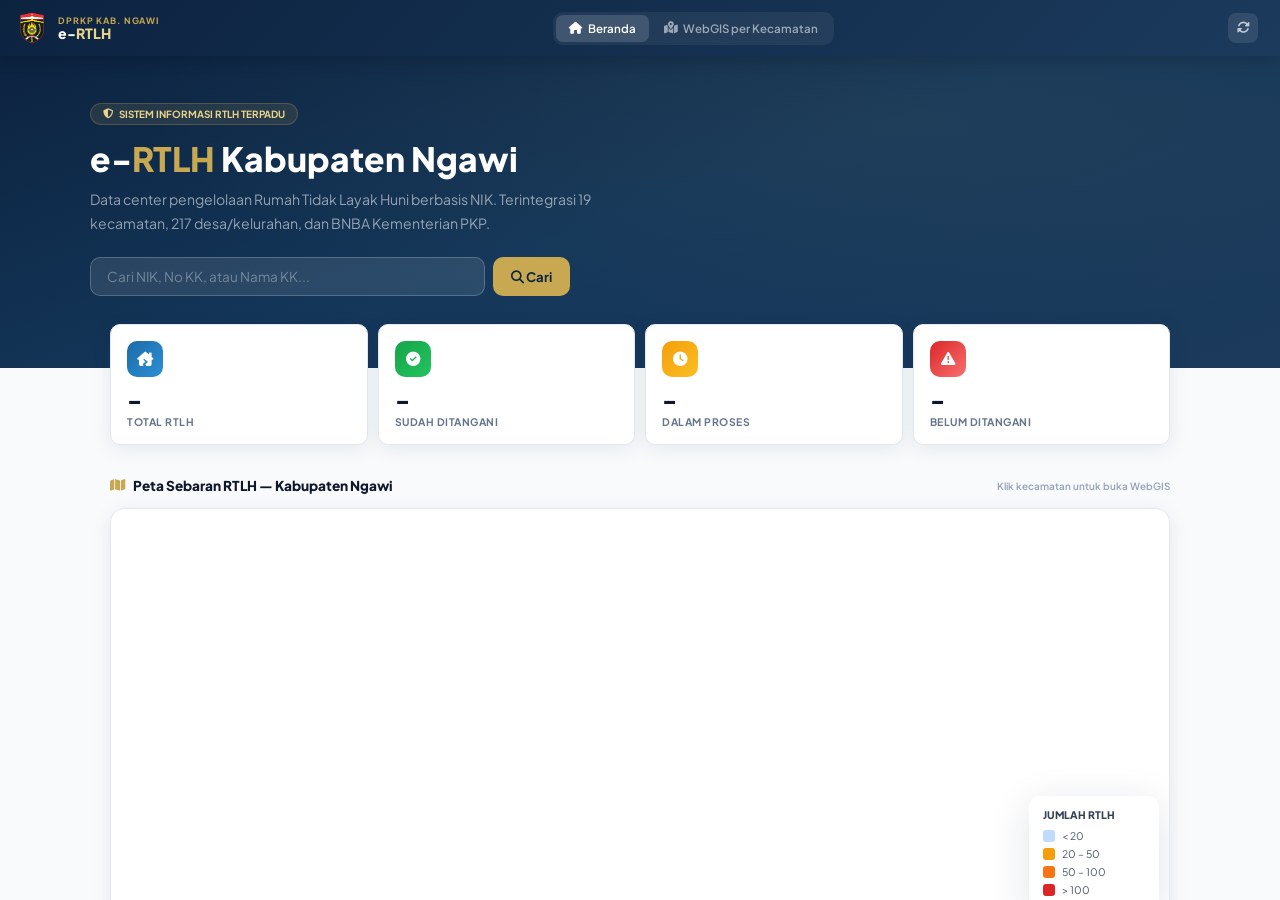
==== index.html.html @ 52b5f616 "Add files via upload" ====
<!DOCTYPE html>
<html lang="id">
<head>
<meta charset="UTF-8">
<meta name="viewport" content="width=device-width,initial-scale=1,user-scalable=no">
<title>e-RTLH - Kabupaten Ngawi</title>
<meta name="theme-color" content="#0C2340">
<link rel="stylesheet" href="https://unpkg.com/leaflet@1.9.4/dist/leaflet.css"/>
<link rel="stylesheet" href="https://unpkg.com/leaflet.markercluster@1.5.3/dist/MarkerCluster.css"/>
<link rel="stylesheet" href="https://unpkg.com/leaflet.markercluster@1.5.3/dist/MarkerCluster.Default.css"/>
<link rel="stylesheet" href="https://cdnjs.cloudflare.com/ajax/libs/font-awesome/6.5.1/css/all.min.css"/>
<link href="https://fonts.googleapis.com/css2?family=Plus+Jakarta+Sans:wght@400;500;600;700;800&display=swap" rel="stylesheet">
<script src="https://cdn.jsdelivr.net/npm/@supabase/supabase-js@2"></script>
<script src="https://cdn.jsdelivr.net/npm/chart.js@4.4.0/dist/chart.umd.min.js"></script>
<style>
:root{--navy:#0C2340;--navy-80:#1B3A5C;--gold:#C8A951;--gold-light:#E8D48B;
--blue:#1B6CA8;--blue-light:#2D8FD5;--blue-bg:#EBF5FF;
--danger:#DC2626;--danger-bg:#FEF2F2;--warning:#F59E0B;--warning-bg:#FFFBEB;
--success:#16A34A;--success-bg:#F0FDF4;
--gray-50:#F8FAFC;--gray-100:#F1F5F9;--gray-200:#E2E8F0;--gray-300:#CBD5E1;
--gray-400:#94A3B8;--gray-500:#64748B;--gray-600:#475569;--gray-700:#334155;
--gray-800:#1E293B;--gray-900:#0F172A;
--radius:14px;--radius-sm:10px;--radius-xs:7px;
--shadow:0 4px 20px rgba(12,35,64,.08);--shadow-lg:0 8px 40px rgba(12,35,64,.12);
--header-h:56px;--transition:all .25s cubic-bezier(.4,0,.2,1);
--font:'Plus Jakarta Sans',system-ui,sans-serif}
*,*::before,*::after{box-sizing:border-box;margin:0;padding:0}
html{scroll-behavior:smooth}
body{font-family:var(--font);background:var(--gray-50);color:var(--gray-800);min-height:100dvh;overflow-x:hidden;-webkit-font-smoothing:antialiased}
::-webkit-scrollbar{width:6px}::-webkit-scrollbar-thumb{background:var(--gray-300);border-radius:3px}

/* HEADER */
.app-header{position:fixed;top:0;left:0;right:0;z-index:9000;height:var(--header-h);background:linear-gradient(135deg,var(--navy),var(--navy-80));box-shadow:0 2px 16px rgba(0,0,0,.2);display:flex;align-items:center;justify-content:space-between;padding:0 16px}
.brand{display:flex;align-items:center;gap:10px;cursor:pointer;flex-shrink:0}
.brand img{width:32px;height:32px;object-fit:contain}
.brand-text{display:flex;flex-direction:column}
.brand-sub{font-size:.55rem;color:var(--gold);font-weight:700;letter-spacing:.1em;text-transform:uppercase}
.brand-title{font-size:.88rem;font-weight:800;color:#fff;line-height:1.1}
.brand-title em{font-style:normal;color:var(--gold-light)}
.nav-tabs{display:flex;gap:2px;background:rgba(255,255,255,.06);padding:3px;border-radius:10px}
.nav-tab{display:flex;align-items:center;gap:5px;padding:6px 13px;border-radius:7px;color:rgba(255,255,255,.55);font-size:.72rem;font-weight:600;cursor:pointer;border:none;background:none;font-family:inherit;transition:var(--transition);white-space:nowrap}
.nav-tab:hover{color:rgba(255,255,255,.85);background:rgba(255,255,255,.08)}
.nav-tab.active{color:#fff;background:rgba(255,255,255,.14)}
.nav-tab i{font-size:.75rem}
.header-right{display:flex;align-items:center;gap:6px;flex-shrink:0}
.user-chip{display:flex;align-items:center;gap:7px;padding:4px 10px 4px 4px;background:rgba(255,255,255,.1);border-radius:99px;cursor:pointer;border:none;font-family:inherit}
.user-chip img{width:26px;height:26px;border-radius:50%;border:2px solid var(--gold)}
.user-chip span{font-size:.68rem;font-weight:700;color:#fff;max-width:90px;overflow:hidden;text-overflow:ellipsis;white-space:nowrap}
.user-chip .uname{font-size:.58rem;color:var(--gold-light);font-weight:600}
.btn-login{padding:6px 14px;border-radius:8px;background:var(--gold);color:var(--navy);font-size:.72rem;font-weight:800;border:none;cursor:pointer;font-family:inherit;display:flex;align-items:center;gap:5px;transition:var(--transition)}
.btn-login:hover{background:var(--gold-light)}
.btn-logout{padding:4px 9px;border-radius:6px;background:rgba(255,255,255,.1);color:rgba(255,255,255,.7);font-size:.62rem;font-weight:600;border:none;cursor:pointer;font-family:inherit}
.btn-icon-sm{width:30px;height:30px;border-radius:8px;background:rgba(255,255,255,.1);color:rgba(255,255,255,.7);border:none;cursor:pointer;display:flex;align-items:center;justify-content:center;font-size:.8rem;transition:var(--transition)}
.btn-icon-sm:hover{background:rgba(255,255,255,.2);color:#fff}

/* PAGES */
.page{display:none;position:absolute;top:var(--header-h);left:0;right:0;bottom:0;overflow:hidden}
.page.active{display:flex}
.page-scroll{overflow-y:auto;flex:1}

/* HERO */
.hero{background:linear-gradient(160deg,var(--navy),#14375A,var(--navy-80));padding:44px 24px 72px;position:relative}
.hero::before{content:'';position:absolute;inset:0;background:radial-gradient(ellipse at 70% 20%,rgba(200,169,81,.06),transparent 60%)}
.hero-inner{max-width:1100px;margin:0 auto;position:relative;z-index:1}
.hero-chip{display:inline-flex;align-items:center;gap:6px;background:rgba(200,169,81,.12);border:1px solid rgba(200,169,81,.25);padding:4px 12px;border-radius:99px;font-size:.62rem;font-weight:700;color:var(--gold-light);text-transform:uppercase;margin-bottom:14px}
.hero h1{font-size:clamp(1.4rem,3.5vw,2.1rem);font-weight:800;color:#fff;line-height:1.15;margin-bottom:10px}
.hero h1 span{color:var(--gold)}
.hero p{font-size:.88rem;color:rgba(255,255,255,.55);max-width:520px;line-height:1.7}
.nik-search-wrap{margin-top:22px;display:flex;gap:8px;max-width:480px}
.nik-search-input{flex:1;padding:10px 16px;border-radius:10px;border:1.5px solid rgba(255,255,255,.2);background:rgba(255,255,255,.1);color:#fff;font-size:.85rem;font-family:inherit;outline:none;transition:var(--transition)}
.nik-search-input::placeholder{color:rgba(255,255,255,.35)}
.nik-search-input:focus{border-color:var(--gold);background:rgba(255,255,255,.15)}
.nik-search-btn{padding:10px 18px;border-radius:10px;background:var(--gold);color:var(--navy);border:none;font-weight:700;font-size:.82rem;cursor:pointer;font-family:inherit;transition:var(--transition);white-space:nowrap}
.nik-search-btn:hover{background:var(--gold-light)}

/* SECTIONS & CARDS */
.section{max-width:1100px;margin:0 auto;padding:0 20px 32px}
.section.pull-up{margin-top:-44px;position:relative;z-index:2}
.section-head{font-size:.85rem;font-weight:800;color:var(--gray-900);margin-bottom:14px;display:flex;align-items:center;gap:8px}
.section-head i{color:var(--gold)}
.grid-4{display:grid;grid-template-columns:repeat(auto-fit,minmax(140px,1fr));gap:10px}
.grid-2{display:grid;grid-template-columns:repeat(auto-fit,minmax(320px,1fr));gap:18px}
.grid-kec{display:grid;grid-template-columns:repeat(auto-fill,minmax(220px,1fr));gap:12px}
.card{background:#fff;border-radius:var(--radius);box-shadow:var(--shadow);border:1px solid var(--gray-200);overflow:hidden;transition:var(--transition)}
.mini-stat{background:#fff;border-radius:var(--radius-sm);box-shadow:var(--shadow);border:1px solid var(--gray-200);padding:16px;display:flex;flex-direction:column;gap:4px}
.mini-stat .ms-icon{width:36px;height:36px;border-radius:10px;display:flex;align-items:center;justify-content:center;font-size:.9rem;color:#fff;margin-bottom:6px}
.mini-stat .ms-val{font-size:1.5rem;font-weight:800;color:var(--gray-900);line-height:1}
.mini-stat .ms-label{font-size:.65rem;font-weight:700;color:var(--gray-500);text-transform:uppercase;letter-spacing:.05em}

/* PROGRESS BAR STATUS */
.status-bar-wrap{background:#fff;border-radius:var(--radius);box-shadow:var(--shadow);border:1px solid var(--gray-200);padding:20px}
.status-bar-title{font-size:.8rem;font-weight:800;color:var(--gray-700);margin-bottom:14px;display:flex;align-items:center;gap:7px}
.status-bar-title i{color:var(--gold)}
.prog-bar-track{height:14px;border-radius:99px;background:var(--gray-100);overflow:hidden;display:flex;margin-bottom:10px}
.prog-bar-seg{height:100%;transition:width .6s ease}
.status-legend{display:flex;gap:14px;flex-wrap:wrap}
.sl-item{display:flex;align-items:center;gap:6px;font-size:.7rem;font-weight:600;color:var(--gray-600)}
.sl-dot{width:8px;height:8px;border-radius:50%}

/* DESIL GRID */
.desil-grid{display:grid;grid-template-columns:repeat(auto-fill,minmax(80px,1fr));gap:8px}
.desil-chip{border-radius:var(--radius-xs);padding:10px 8px;text-align:center;cursor:pointer;transition:var(--transition);border:2px solid transparent}
.desil-chip:hover{transform:translateY(-2px)}
.desil-chip .dc-num{font-size:1.1rem;font-weight:800}
.desil-chip .dc-label{font-size:.58rem;font-weight:700;text-transform:uppercase;opacity:.7}
.desil-chip .dc-count{font-size:.72rem;font-weight:600;margin-top:3px}

/* KEC CARD */
.kec-card{background:#fff;border-radius:var(--radius-sm);border:1.5px solid var(--gray-200);padding:16px;cursor:pointer;transition:var(--transition);position:relative}
.kec-card:hover{border-color:var(--blue);box-shadow:0 4px 20px rgba(27,108,168,.15);transform:translateY(-2px)}
.kec-card .kc-name{font-size:.85rem;font-weight:800;color:var(--gray-900);margin-bottom:8px}
.kec-card .kc-total{font-size:1.3rem;font-weight:800;color:var(--blue);line-height:1}
.kec-card .kc-sub{font-size:.6rem;color:var(--gray-500);font-weight:600;text-transform:uppercase}
.kc-mini-bar{height:5px;border-radius:99px;background:var(--gray-100);overflow:hidden;display:flex;margin-top:8px}
.kc-mb-seg{height:100%}

/* WEBGIS PAGE */
#pgWebgis{flex-direction:column}
.webgis-toolbar{height:48px;background:#fff;border-bottom:1px solid var(--gray-200);display:flex;align-items:center;padding:0 12px;gap:6px;position:relative;z-index:8000;flex-shrink:0}
.tb-btn{display:flex;align-items:center;gap:5px;padding:6px 12px;border-radius:8px;background:var(--gray-50);border:1px solid var(--gray-200);color:var(--gray-700);font-size:.72rem;font-weight:600;cursor:pointer;font-family:inherit;transition:var(--transition);white-space:nowrap}
.tb-btn:hover{background:var(--blue-bg);border-color:var(--blue);color:var(--blue)}
.tb-btn.active{background:var(--blue-bg);border-color:var(--blue);color:var(--blue)}
.tb-btn.danger:hover{background:var(--danger-bg);border-color:var(--danger);color:var(--danger)}
.tb-btn.gold{background:var(--gold);border-color:var(--gold);color:var(--navy);font-weight:700}
.tb-btn.gold:hover{background:var(--gold-light)}
.tb-sep{width:1px;height:24px;background:var(--gray-200);margin:0 2px;flex-shrink:0}
.tb-title{font-size:.82rem;font-weight:800;color:var(--gray-900);flex:1;text-align:center;white-space:nowrap;overflow:hidden;text-overflow:ellipsis}
.map-wrap{display:flex;flex:1;overflow:hidden}
#map{flex:1}
.sidebar{width:320px;flex-shrink:0;background:#fff;border-left:1px solid var(--gray-200);overflow-y:auto;display:flex;flex-direction:column}
.sidebar-head{padding:14px 16px;border-bottom:1px solid var(--gray-200);background:var(--gray-50)}
.sidebar-head h3{font-size:.82rem;font-weight:800;color:var(--gray-900)}
.sidebar-head p{font-size:.68rem;color:var(--gray-500);margin-top:2px}
.filter-row{display:flex;gap:6px;margin:10px 12px;flex-wrap:wrap}
.filter-chip{padding:4px 10px;border-radius:99px;border:1.5px solid var(--gray-200);font-size:.65rem;font-weight:700;cursor:pointer;font-family:inherit;background:#fff;color:var(--gray-600);transition:var(--transition)}
.filter-chip.active{background:var(--navy);border-color:var(--navy);color:#fff}
.sidebar-list{padding:8px}
.rtlh-item{border-radius:var(--radius-xs);border:1.5px solid var(--gray-200);padding:10px 12px;margin-bottom:6px;cursor:pointer;transition:var(--transition);background:#fff}
.rtlh-item:hover{border-color:var(--blue);background:var(--blue-bg)}
.rtlh-item.selected{border-color:var(--blue);background:var(--blue-bg)}
.ri-name{font-size:.8rem;font-weight:700;color:var(--gray-900)}
.ri-sub{font-size:.65rem;color:var(--gray-500);margin-top:1px}
.ri-badges{display:flex;gap:4px;margin-top:6px;flex-wrap:wrap}
.badge{padding:1px 7px;border-radius:99px;font-size:.58rem;font-weight:700}
.badge.belum{background:#FEF2F2;color:var(--danger)}
.badge.proses{background:#FFFBEB;color:var(--warning)}
.badge.sudah{background:#F0FDF4;color:var(--success)}
.badge.desil{background:var(--blue-bg);color:var(--blue)}
.badge.skor{background:var(--gray-100);color:var(--gray-700)}
.kec-dashboard{padding:12px}
.kd-stat{display:flex;justify-content:space-between;gap:8px;margin-bottom:12px}
.kd-stat-item{flex:1;background:var(--gray-50);border-radius:var(--radius-xs);padding:10px;text-align:center;border:1px solid var(--gray-100)}
.kd-stat-item .kdsi-val{font-size:1.1rem;font-weight:800;color:var(--gray-900)}
.kd-stat-item .kdsi-lbl{font-size:.58rem;font-weight:700;color:var(--gray-400);text-transform:uppercase}
.canvas-wrap{position:relative;height:160px;margin-bottom:12px}

/* KECLIST PAGE */
#pgKecList{flex-direction:column}
.keclist-header{padding:24px 24px 0;background:linear-gradient(160deg,var(--navy),#14375A);flex-shrink:0}
.keclist-header h2{font-size:1.2rem;font-weight:800;color:#fff;margin-bottom:4px}
.keclist-header p{font-size:.78rem;color:rgba(255,255,255,.5);margin-bottom:16px}
.keclist-search{position:relative;margin-bottom:16px}
.keclist-search input{width:100%;padding:10px 16px 10px 38px;border-radius:10px;border:1.5px solid rgba(255,255,255,.2);background:rgba(255,255,255,.1);color:#fff;font-size:.82rem;font-family:inherit;outline:none}
.keclist-search input::placeholder{color:rgba(255,255,255,.35)}
.keclist-search i{position:absolute;left:12px;top:50%;transform:translateY(-50%);color:rgba(255,255,255,.4);font-size:.8rem}
.keclist-grid{padding:16px;display:grid;grid-template-columns:repeat(auto-fill,minmax(200px,1fr));gap:10px;overflow-y:auto;flex:1}

/* PETA PAGE */

/* mapBeranda handled inline */
.map-legend{position:absolute;bottom:24px;right:10px;z-index:8000;background:#fff;border-radius:var(--radius-sm);box-shadow:var(--shadow-lg);padding:12px 14px;min-width:130px}
.map-legend h4{font-size:.65rem;font-weight:800;text-transform:uppercase;color:var(--gray-700);margin-bottom:8px}
.leg-item{display:flex;align-items:center;gap:7px;font-size:.65rem;color:var(--gray-600);margin-bottom:5px}
.leg-dot{width:12px;height:12px;border-radius:3px;flex-shrink:0}

/* MODAL/PANEL */
.overlay{position:fixed;inset:0;background:rgba(0,0,0,.5);z-index:10000;display:none;align-items:center;justify-content:center;padding:16px}
.overlay.open{display:flex}
.modal{background:#fff;border-radius:var(--radius);box-shadow:var(--shadow-lg);width:100%;max-width:600px;max-height:90dvh;display:flex;flex-direction:column;overflow:hidden}
.modal-head{padding:18px 20px;border-bottom:1px solid var(--gray-200);display:flex;align-items:flex-start;justify-content:space-between;gap:12px;flex-shrink:0}
.modal-head h3{font-size:.95rem;font-weight:800;color:var(--gray-900);display:flex;align-items:center;gap:8px}
.modal-head .sub{font-size:.7rem;color:var(--gray-500);margin-top:3px}
.modal-x{width:32px;height:32px;border-radius:8px;background:var(--gray-100);border:none;cursor:pointer;font-size:.9rem;color:var(--gray-600);display:flex;align-items:center;justify-content:center;flex-shrink:0}
.modal-x:hover{background:var(--danger-bg);color:var(--danger)}
.modal-body{padding:20px;overflow-y:auto;flex:1}
.modal-footer{padding:14px 20px;border-top:1px solid var(--gray-200);display:flex;gap:8px;justify-content:flex-end;flex-shrink:0}

/* FORM */
.form-grid{display:grid;grid-template-columns:1fr 1fr;gap:10px}
.form-group{display:flex;flex-direction:column;gap:5px}
.form-group.full{grid-column:1/-1}
.form-group label{font-size:.68rem;font-weight:700;color:var(--gray-600);text-transform:uppercase;letter-spacing:.04em}
.form-group input,.form-group select,.form-group textarea{padding:8px 10px;border-radius:8px;border:1.5px solid var(--gray-200);font-family:inherit;font-size:.82rem;color:var(--gray-900);outline:none;transition:var(--transition);background:#fff;width:100%}
.form-group input:focus,.form-group select:focus{border-color:var(--blue)}
.form-group input.locked{background:var(--gray-50);color:var(--gray-400);cursor:not-allowed}

/* DETAIL PANEL */
.detail-panel{background:#fff;border-radius:var(--radius);box-shadow:var(--shadow-lg);position:absolute;bottom:20px;left:50%;transform:translateX(-50%);width:calc(100% - 40px);max-width:420px;z-index:8500;max-height:60dvh;overflow-y:auto;display:none}
.detail-panel.open{display:block}
.dp-head{padding:14px 16px;background:linear-gradient(135deg,var(--navy),var(--navy-80));border-radius:var(--radius) var(--radius) 0 0;display:flex;align-items:center;justify-content:space-between}
.dp-head h4{font-size:.88rem;font-weight:800;color:#fff}
.dp-head .dp-close{background:rgba(255,255,255,.15);border:none;color:#fff;width:26px;height:26px;border-radius:6px;cursor:pointer;font-size:.75rem;display:flex;align-items:center;justify-content:center}
.dp-body{padding:14px 16px}
.detail-grid{display:grid;grid-template-columns:1fr 1fr;gap:0}
.detail-item{padding:8px 0;border-bottom:1px solid var(--gray-100)}
.detail-item.full{grid-column:1/-1}
.dl{font-size:.6rem;font-weight:700;color:var(--gray-400);text-transform:uppercase}
.dv{font-size:.78rem;font-weight:600;color:var(--gray-800);margin-top:2px}
.dp-actions{display:flex;gap:6px;padding:0 16px 14px}

/* BTN */
.btn{padding:8px 16px;border-radius:8px;font-size:.78rem;font-weight:700;border:none;cursor:pointer;font-family:inherit;display:flex;align-items:center;gap:6px;transition:var(--transition);white-space:nowrap}
.btn-primary{background:var(--blue);color:#fff}
.btn-primary:hover{background:var(--blue-light)}
.btn-danger{background:var(--danger-bg);color:var(--danger);border:1px solid var(--danger)}
.btn-danger:hover{background:var(--danger);color:#fff}
.btn-success{background:var(--success-bg);color:var(--success);border:1px solid var(--success)}
.btn-success:hover{background:var(--success);color:#fff}
.btn-ghost{background:var(--gray-100);color:var(--gray-700)}
.btn-ghost:hover{background:var(--gray-200)}

/* LOGIN MODAL */
.login-tabs{display:flex;gap:6px;margin-bottom:16px}
.login-tab{flex:1;padding:8px;border-radius:8px;border:1.5px solid var(--gray-200);font-size:.75rem;font-weight:700;cursor:pointer;font-family:inherit;text-align:center;transition:var(--transition);background:#fff;color:var(--gray-500)}
.login-tab.active{background:var(--blue-bg);border-color:var(--blue);color:var(--blue)}
.auth-divider{text-align:center;color:var(--gray-400);font-size:.7rem;margin:10px 0;position:relative}
.auth-divider::before{content:'';position:absolute;left:0;right:0;top:50%;height:1px;background:var(--gray-200)}
.auth-divider span{position:relative;background:#fff;padding:0 8px}

/* ADMIN PANEL */
.admin-user-row{display:flex;align-items:flex-start;gap:12px;padding:12px 0;border-bottom:1px solid var(--gray-100)}
.au-avatar{width:38px;height:38px;border-radius:10px;background:var(--blue-bg);display:flex;align-items:center;justify-content:center;font-size:1rem;color:var(--blue);flex-shrink:0}
.au-info{flex:1;min-width:0}
.au-name{font-size:.82rem;font-weight:700;color:var(--gray-900)}
.au-sub{font-size:.65rem;color:var(--gray-500);margin-top:1px}
.au-badge{display:inline-block;padding:1px 8px;border-radius:99px;font-size:.58rem;font-weight:700}

/* TOAST */
#toastWrap{position:fixed;top:calc(var(--header-h) + 10px);right:16px;z-index:99999;display:flex;flex-direction:column;gap:8px;pointer-events:none}
.toast{padding:10px 16px;border-radius:10px;font-size:.78rem;font-weight:600;box-shadow:var(--shadow-lg);animation:fadeIn .25s ease;pointer-events:auto;display:flex;align-items:center;gap:8px;max-width:340px}
.toast.success{background:#F0FDF4;color:var(--success);border:1px solid #BBF7D0}
.toast.error{background:var(--danger-bg);color:var(--danger);border:1px solid #FCA5A5}
.toast.info{background:var(--blue-bg);color:var(--blue);border:1px solid #BFDBFE}
@keyframes fadeIn{from{opacity:0;transform:translateX(20px)}to{opacity:1;transform:translateX(0)}}

/* NIK RESULT */
.nik-result{background:#fff;border-radius:var(--radius-sm);border:1.5px solid var(--gold);padding:14px 16px;margin-top:12px;max-width:480px;animation:fadeIn .3s ease}
.nik-result h4{font-size:.85rem;font-weight:800;color:var(--gray-900);margin-bottom:8px}
.nik-result .nr-item{display:flex;gap:8px;font-size:.75rem;padding:4px 0;border-bottom:1px solid var(--gray-100)}
.nik-result .nr-label{color:var(--gray-500);flex-shrink:0;width:110px}
.nik-result .nr-val{font-weight:600;color:var(--gray-800)}

/* EXCEL UPLOAD */
.upload-zone{border:2px dashed var(--gray-300);border-radius:var(--radius-sm);padding:24px;text-align:center;cursor:pointer;transition:var(--transition)}
.upload-zone:hover{border-color:var(--blue);background:var(--blue-bg)}
.upload-zone i{font-size:1.5rem;color:var(--gray-400);margin-bottom:8px}
.upload-zone p{font-size:.78rem;color:var(--gray-500)}

/* MOBILE */
@media(max-width:768px){
  .nav-tabs{display:none}
  .brand-text{display:none}
  .brand img{width:28px;height:28px}
  .sidebar{display:none}
  .sidebar.mob-open{display:flex;position:fixed;top:var(--header-h);right:0;bottom:0;left:0;width:100%;z-index:8500;border-left:none}
  .map-wrap{flex-direction:column}
  #map{min-height:55dvh}
  .user-chip span{display:none}
  .user-chip .uname{display:none}
  .keclist-grid{grid-template-columns:repeat(auto-fill,minmax(160px,1fr))}
  .grid-4{grid-template-columns:repeat(2,1fr)}
  .form-grid{grid-template-columns:1fr}
  .detail-panel{max-width:calc(100% - 20px)}
  .modal{max-width:100%;margin:0;border-radius:var(--radius) var(--radius) 0 0;align-self:flex-end;max-height:95dvh}
  .overlay{align-items:flex-end;padding:0}
  .mob-sidebar-toggle{display:flex!important}
  .modal-head h3{font-size:.85rem}
}
@media(min-width:769px){
  .mob-sidebar-toggle{display:none!important}
  .mob-bottom-nav{display:none!important}
}
.mob-bottom-nav{position:fixed;bottom:0;left:0;right:0;background:#fff;border-top:1px solid var(--gray-200);display:flex;z-index:8000;height:54px}
.mob-nav-btn{flex:1;display:flex;flex-direction:column;align-items:center;justify-content:center;gap:3px;font-size:.58rem;font-weight:700;color:var(--gray-400);border:none;background:none;cursor:pointer;font-family:inherit;transition:var(--transition)}
.mob-nav-btn i{font-size:1rem}
.mob-nav-btn.active{color:var(--blue)}
@media(max-width:768px){
  .page-scroll{padding-bottom:60px!important}
  #pgWebgis .map-wrap{padding-bottom:54px}
}

/* SPINNING REFRESH ICON */
@keyframes spin{to{transform:rotate(360deg)}}
.spinning{animation:spin .7s linear infinite}

/* SCORE SLIDERS removed - scoring now desil-only */

/* EMPTY STATE */
.empty-state{text-align:center;padding:36px 20px;color:var(--gray-400)}
.empty-state i{font-size:2rem;margin-bottom:12px;display:block;opacity:.4}
.empty-state p{font-size:.82rem}
</style>
</head>
<body>

<!-- HEADER -->
<header class="app-header">
  <div class="brand" onclick="nav('beranda')">
    <img src="data/logo-dprkp.png" alt="Logo" onerror="this.style.display='none'">
    <div class="brand-text">
      <span class="brand-sub">DPRKP Kab. Ngawi</span>
      <span class="brand-title">e-<em>RTLH</em></span>
    </div>
  </div>
  <nav class="nav-tabs" id="navTabs">
    <button class="nav-tab active" id="ntBeranda" onclick="nav('beranda')"><i class="fas fa-home"></i> Beranda</button>
    <button class="nav-tab" id="ntWebgis" onclick="nav('keclist')"><i class="fas fa-map-marked-alt"></i> WebGIS per Kecamatan</button>
  </nav>
  <div class="header-right">
    <button class="btn-icon-sm" onclick="hardRefresh()" title="Refresh Data (tanpa reload halaman)"><i class="fas fa-sync-alt" id="icoRefresh"></i></button>
    <div id="authArea"></div>
  </div>
</header>

<!-- MOBILE BOTTOM NAV -->
<nav class="mob-bottom-nav">
  <button class="mob-nav-btn active" id="mnBeranda" onclick="nav('beranda')"><i class="fas fa-home"></i>Beranda</button>
  <button class="mob-nav-btn" id="mnWebgis" onclick="nav('keclist')"><i class="fas fa-map-marked-alt"></i>WebGIS</button>
</nav>

<!-- TOAST -->
<div id="toastWrap"></div>

<!-- ═══════════════════════════════ PAGE: BERANDA ═══════════════════════════════ -->
<div class="page active" id="pgBeranda">
  <div class="page-scroll">

    <!-- HERO -->
    <div class="hero">
      <div class="hero-inner">
        <div class="hero-chip"><i class="fas fa-shield-alt"></i> Sistem Informasi RTLH Terpadu</div>
        <h1>e-<span>RTLH</span> Kabupaten Ngawi</h1>
        <p>Data center pengelolaan Rumah Tidak Layak Huni berbasis NIK. Terintegrasi 19 kecamatan, 217 desa/kelurahan, dan BNBA Kementerian PKP.</p>
        <div class="nik-search-wrap">
          <input class="nik-search-input" id="nikSearchInput" type="text" placeholder="Cari NIK, No KK, atau Nama KK..." maxlength="80" onkeydown="if(event.key==='Enter')searchNIK()">
          <button class="nik-search-btn" onclick="searchNIK()"><i class="fas fa-search"></i> Cari</button>
        </div>
        <div id="nikResult"></div>
      </div>
    </div>

    <!-- STAT CARDS (pull up over hero) -->
    <div class="section pull-up">
      <div class="grid-4">
        <div class="mini-stat"><div class="ms-icon" style="background:linear-gradient(135deg,var(--blue),var(--blue-light))"><i class="fas fa-house-damage"></i></div><div class="ms-val" id="gs-total">-</div><div class="ms-label">Total RTLH</div></div>
        <div class="mini-stat"><div class="ms-icon" style="background:linear-gradient(135deg,#16A34A,#22C55E)"><i class="fas fa-check-circle"></i></div><div class="ms-val" id="gs-sudah">-</div><div class="ms-label">Sudah Ditangani</div></div>
        <div class="mini-stat"><div class="ms-icon" style="background:linear-gradient(135deg,#F59E0B,#FBBF24)"><i class="fas fa-clock"></i></div><div class="ms-val" id="gs-proses">-</div><div class="ms-label">Dalam Proses</div></div>
        <div class="mini-stat"><div class="ms-icon" style="background:linear-gradient(135deg,var(--danger),#F87171)"><i class="fas fa-exclamation-triangle"></i></div><div class="ms-val" id="gs-belum">-</div><div class="ms-label">Belum Ditangani</div></div>
      </div>
    </div>

    <!-- PETA KABUPATEN NGAWI -->
    <div class="section">
      <div class="section-head"><i class="fas fa-map"></i> Peta Sebaran RTLH — Kabupaten Ngawi
        <span style="margin-left:auto;font-size:.62rem;font-weight:600;color:var(--gray-400)">Klik kecamatan untuk buka WebGIS</span>
      </div>
      <div class="card" style="overflow:hidden">
        <div style="position:relative">
          <div id="mapBeranda" style="height:420px;width:100%"></div>
          <div class="map-legend" style="position:absolute;bottom:16px;right:10px">
            <h4>Jumlah RTLH</h4>
            <div class="leg-item"><div class="leg-dot" style="background:#BFDBFE"></div>&lt; 20</div>
            <div class="leg-item"><div class="leg-dot" style="background:#F59E0B"></div>20 – 50</div>
            <div class="leg-item"><div class="leg-dot" style="background:#F97316"></div>50 – 100</div>
            <div class="leg-item"><div class="leg-dot" style="background:#DC2626"></div>&gt; 100</div>
          </div>
        </div>
      </div>
    </div>

    <!-- PROGRESS + DESIL -->
    <div class="section">
      <div class="grid-2">

        <!-- Progress Penanganan -->
        <div class="status-bar-wrap">
          <div class="status-bar-title"><i class="fas fa-chart-bar"></i> Progress Penanganan RTLH Kabupaten</div>
          <div class="prog-bar-track" id="statusBar">
            <div class="prog-bar-seg" id="pbSudah" style="background:var(--success)"></div>
            <div class="prog-bar-seg" id="pbProses" style="background:var(--warning)"></div>
            <div class="prog-bar-seg" id="pbBelum" style="background:var(--danger)"></div>
          </div>
          <div class="status-legend" style="margin-bottom:14px">
            <div class="sl-item"><div class="sl-dot" style="background:var(--success)"></div><span id="lgSudah">Sudah: 0%</span></div>
            <div class="sl-item"><div class="sl-dot" style="background:var(--warning)"></div><span id="lgProses">Proses: 0%</span></div>
            <div class="sl-item"><div class="sl-dot" style="background:var(--danger)"></div><span id="lgBelum">Belum: 0%</span></div>
          </div>
          <div style="font-size:.72rem;font-weight:700;color:var(--gray-600);margin-bottom:8px">Stacked per Kecamatan</div>
          <div style="position:relative;height:180px"><canvas id="chartStatus"></canvas></div>
        </div>

        <!-- Distribusi Desil -->
        <div class="status-bar-wrap">
          <div class="status-bar-title"><i class="fas fa-layer-group"></i> Distribusi Desil DTSEN</div>
          <div style="background:linear-gradient(135deg,#FFF1F2,#FEF2F2);border:1px solid #FECACA;border-radius:8px;padding:10px 12px;margin-bottom:12px;font-size:.72rem;color:#BE123C;font-weight:600">
            <i class="fas fa-exclamation-circle"></i> <strong>Desil 1–4</strong> adalah kelompok prioritas utama penerima bantuan RTLH
          </div>
          <div class="desil-grid" id="desilGrid">
            <div class="empty-state" style="grid-column:1/-1"><i class="fas fa-circle-notch fa-spin"></i><p>Memuat...</p></div>
          </div>
          <div style="margin-top:14px;font-size:.72rem;font-weight:700;color:var(--gray-600);margin-bottom:8px">Grafik Distribusi Desil</div>
          <div style="position:relative;height:130px"><canvas id="chartDesil"></canvas></div>
        </div>

      </div>
    </div>

    <!-- TABEL RANGKUMAN PER KECAMATAN -->
    <div class="section">
      <div class="section-head"><i class="fas fa-table"></i> Rekap RTLH per Kecamatan</div>
      <div class="card" style="overflow:auto">
        <table id="kecTable" style="width:100%;border-collapse:collapse;font-size:.75rem">
          <thead>
            <tr style="background:var(--navy);color:#fff">
              <th style="padding:10px 14px;text-align:left;font-size:.65rem;text-transform:uppercase;letter-spacing:.04em;white-space:nowrap">Kecamatan</th>
              <th style="padding:10px 14px;text-align:center;font-size:.65rem;text-transform:uppercase;letter-spacing:.04em">Total</th>
              <th style="padding:10px 14px;text-align:center;font-size:.65rem;text-transform:uppercase;letter-spacing:.04em">Sudah</th>
              <th style="padding:10px 14px;text-align:center;font-size:.65rem;text-transform:uppercase;letter-spacing:.04em">Proses</th>
              <th style="padding:10px 14px;text-align:center;font-size:.65rem;text-transform:uppercase;letter-spacing:.04em">Belum</th>
              <th style="padding:10px 14px;text-align:left;font-size:.65rem;text-transform:uppercase;letter-spacing:.04em;min-width:120px">Progress</th>
              <th style="padding:10px 14px;text-align:center;font-size:.65rem;text-transform:uppercase;letter-spacing:.04em">Aksi</th>
            </tr>
          </thead>
          <tbody id="kecTableBody">
            <tr><td colspan="7" style="text-align:center;padding:24px;color:var(--gray-400)"><i class="fas fa-circle-notch fa-spin"></i> Memuat...</td></tr>
          </tbody>
        </table>
      </div>
    </div>

    <!-- GRID KARTU KECAMATAN -->
    <div class="section">
      <div class="section-head"><i class="fas fa-map-marker-alt"></i> Sebaran per Kecamatan
        <span style="margin-left:auto"><input type="text" id="kecSearch" placeholder="🔍 Cari kecamatan..." oninput="renderKecGrid()" style="padding:5px 10px;border-radius:8px;border:1.5px solid var(--gray-200);font-size:.72rem;font-family:inherit;outline:none;width:160px"></span>
      </div>
      <div class="grid-kec" id="kecGrid">
        <div class="empty-state" style="grid-column:1/-1"><i class="fas fa-circle-notch fa-spin"></i><p>Memuat data...</p></div>
      </div>
    </div>

    <div style="height:20px"></div>
  </div>
</div>

<!-- ═══════════════════════════════ PAGE: KECLIST ═══════════════════════════════ -->
<div class="page" id="pgKecList">
  <div class="keclist-header">
    <h2><i class="fas fa-map-marked-alt" style="color:var(--gold)"></i> Pilih Kecamatan</h2>
    <p>WebGIS RTLH — Data BNBA per kecamatan</p>
    <div class="keclist-search">
      <i class="fas fa-search"></i>
      <input type="text" id="kecSearchList" placeholder="Cari kecamatan..." oninput="renderKecList()">
    </div>
  </div>
  <div class="keclist-grid" id="kecListGrid"></div>
</div>

<!-- ═══════════════════════════════ PAGE: WEBGIS ═══════════════════════════════ -->
<div class="page" id="pgWebgis">
  <div class="webgis-toolbar">
    <button class="tb-btn" onclick="nav('beranda')" title="Kembali ke Beranda"><i class="fas fa-home"></i></button>
    <button class="tb-btn" onclick="nav('keclist')" title="Kembali ke daftar kecamatan"><i class="fas fa-arrow-left"></i></button>
    <div class="tb-sep"></div>
    <span class="tb-title" id="tbTitle">WebGIS RTLH</span>
    <div class="tb-sep"></div>
    <button class="tb-btn mob-sidebar-toggle" id="btnMobSidebar" onclick="toggleMobSidebar()"><i class="fas fa-list"></i></button>
    <button class="tb-btn" id="btnAddRtlh" onclick="openForm(null)" style="display:none"><i class="fas fa-plus"></i> <span class="tb-label">Tambah</span></button>
    <button class="tb-btn" id="btnDownload" onclick="openDownloadModal()"><i class="fas fa-download"></i></button>
    <button class="tb-btn danger" id="btnDelAll" onclick="deleteAllKec()" style="display:none"><i class="fas fa-trash-alt"></i></button>
  </div>
  <div class="map-wrap">
    <div id="map"></div>
    <div class="sidebar" id="sidebar">
      <div id="sidebarContent"></div>
    </div>
  </div>
  <!-- Detail panel float -->
  <div class="detail-panel" id="detailPanel">
    <div class="dp-head">
      <h4 id="dpTitle">Detail RTLH</h4>
      <button class="dp-close" onclick="closeDetail()"><i class="fas fa-times"></i></button>
    </div>
    <div class="dp-body" id="dpBody"></div>
    <div class="dp-actions" id="dpActions"></div>
  </div>
</div>

<!-- ═══════════════════════════════ MODALS ═══════════════════════════════ -->

<!-- LOGIN MODAL -->
<div class="overlay" id="ovLogin">
  <div class="modal" style="max-width:400px">
    <div class="modal-head">
      <div><h3><i class="fas fa-lock"></i> Login Admin</h3><div class="sub">Masuk untuk mengelola data RTLH</div></div>
      <button class="modal-x" onclick="closeLogin()"><i class="fas fa-times"></i></button>
    </div>
    <div class="modal-body">
      <div class="login-tabs">
        <button class="login-tab active" id="ltEmail" onclick="switchLoginTab('email')"><i class="fas fa-envelope"></i> Email</button>
        <button class="login-tab" id="ltUsername" onclick="switchLoginTab('username')"><i class="fas fa-user"></i> Username</button>
      </div>
      <div id="loginFormEmail">
        <div class="form-group" style="margin-bottom:10px">
          <label>Email</label>
          <input type="email" id="liEmail" placeholder="admin@ngawi.go.id">
        </div>
        <div class="form-group" style="margin-bottom:14px">
          <label>Password</label>
          <input type="password" id="liPass" placeholder="••••••••" onkeydown="if(event.key==='Enter')doLogin()">
        </div>
        <button class="btn btn-primary" style="width:100%;justify-content:center" onclick="doLogin()"><i class="fas fa-sign-in-alt"></i> Masuk</button>
        <div class="auth-divider"><span>atau daftar via</span></div>
        <button class="btn" style="width:100%;justify-content:center;background:#fff;border:1.5px solid var(--gray-200);color:var(--gray-700)" onclick="doGoogleLogin()"><img src="https://developers.google.com/identity/images/g-logo.png" style="width:16px"> Google</button>
      </div>
      <div id="loginFormUsername" style="display:none">
        <div class="form-group" style="margin-bottom:10px">
          <label>Username</label>
          <input type="text" id="liUsername" placeholder="contoh: admin_bringin">
        </div>
        <div class="form-group" style="margin-bottom:14px">
          <label>Password</label>
          <input type="password" id="liPassU" placeholder="••••••••" onkeydown="if(event.key==='Enter')doLoginUsername()">
        </div>
        <button class="btn btn-primary" style="width:100%;justify-content:center" onclick="doLoginUsername()"><i class="fas fa-sign-in-alt"></i> Masuk</button>
      </div>
    </div>
  </div>
</div>

<!-- FORM MODAL (CRUD) -->
<div class="overlay" id="ovForm">
  <div class="modal" style="max-width:640px">
    <div class="modal-head">
      <div><h3 id="fmTitle"><i class="fas fa-edit"></i> Data RTLH</h3></div>
      <button class="modal-x" onclick="closeForm()"><i class="fas fa-times"></i></button>
    </div>
    <div class="modal-body">
      <div class="form-grid" id="formGrid"></div>
      <div id="photoUploadSection" style="margin-top:12px;display:none">
        <label style="font-size:.68rem;font-weight:700;color:var(--gray-600);text-transform:uppercase;display:block;margin-bottom:6px">Foto Rumah</label>
        <input type="file" id="photoFile" accept="image/*" style="font-size:.8rem">
        <div id="photoPreview" style="margin-top:8px"></div>
      </div>
    </div>
    <div class="modal-footer">
      <button class="btn btn-ghost" onclick="closeForm()">Batal</button>
      <button class="btn btn-primary" onclick="saveForm()"><i class="fas fa-save"></i> Simpan</button>
    </div>
  </div>
</div>

<!-- ADMIN PANEL MODAL -->
<div class="overlay" id="ovAdmin">
  <div class="modal">
    <div class="modal-head">
      <div><h3><i class="fas fa-users-cog"></i> Kelola Admin</h3><div class="sub">Konfirmasi, atur akses, dan hapus admin</div></div>
      <button class="modal-x" onclick="closeModal('ovAdmin')"><i class="fas fa-times"></i></button>
    </div>
    <div class="modal-body" id="adminPanelBody">
      <div class="empty-state"><i class="fas fa-circle-notch fa-spin"></i><p>Memuat...</p></div>
    </div>
  </div>
</div>

<!-- DOWNLOAD MODAL -->
<div class="overlay" id="ovDownload">
  <div class="modal" style="max-width:420px">
    <div class="modal-head">
      <div><h3><i class="fas fa-file-excel"></i> Unduh / Unggah Data</h3></div>
      <button class="modal-x" onclick="closeModal('ovDownload')"><i class="fas fa-times"></i></button>
    </div>
    <div class="modal-body">
      <div style="display:flex;flex-direction:column;gap:10px">
        <button class="btn btn-success" style="justify-content:center" onclick="downloadExcel(false)"><i class="fas fa-download"></i> Unduh Excel (data disensor)</button>
        <button class="btn btn-success" id="btnDlFull" style="justify-content:center;display:none" onclick="downloadExcel(true)"><i class="fas fa-download"></i> Unduh Excel + NIK/KK (Admin Inti)</button>
        <div class="tb-sep" style="width:100%;height:1px;margin:4px 0"></div>
        <div class="upload-zone" onclick="document.getElementById('xlsxFile').click()">
          <i class="fas fa-file-upload"></i>
          <p>Klik atau seret file Excel (.xlsx) untuk diimport</p>
          <input type="file" id="xlsxFile" accept=".xlsx" style="display:none" onchange="importExcel(this)">
        </div>
      </div>
    </div>
  </div>
</div>



<script src="https://unpkg.com/leaflet@1.9.4/dist/leaflet.js"></script>
<script src="https://unpkg.com/leaflet.markercluster@1.5.3/dist/leaflet.markercluster.js"></script>
<script src="https://cdnjs.cloudflare.com/ajax/libs/xlsx/0.18.5/xlsx.full.min.js"></script>

<script>
// ══════════════════════════════════════════════════
// INIT
// ══════════════════════════════════════════════════
const SUPA_URL='https://oiygddbzugipepatswxi.supabase.co';
const SUPA_KEY='eyJhbGciOiJIUzI1NiIsInR5cCI6IkpXVCJ9.eyJpc3MiOiJzdXBhYmFzZSIsInJlZiI6Im9peWdkZGJ6dWdpcGVwYXRzd3hpIiwicm9sZSI6ImFub24iLCJpYXQiOjE3NzU4MTk3NTEsImV4cCI6MjA5MTM5NTc1MX0.MiGiTCuawuT0SCD7OzvEgBH4PqqdqCtl_njMqmX4Jzs';
const sb=supabase.createClient(SUPA_URL,SUPA_KEY);

const KEC_CONFIG={
  "Bringin":{lat:-7.4028,lng:111.5873},"Geneng":{lat:-7.4936,lng:111.4404},
  "Gerih":{lat:-7.5398,lng:111.3837},"Jogorogo":{lat:-7.5319,lng:111.2579},
  "Karanganyar":{lat:-7.3179,lng:111.2218},"Karangjati":{lat:-7.4551,lng:111.6075},
  "Kasreman":{lat:-7.3905,lng:111.5175},"Kedunggalar":{lat:-7.4288,lng:111.3073},
  "Kendal":{lat:-7.5828,lng:111.2816},"Kwadungan":{lat:-7.5170,lng:111.5139},
  "Mantingan":{lat:-7.3849,lng:111.1635},"Ngawi":{lat:-7.4019,lng:111.4576},
  "Ngrambe":{lat:-7.5018,lng:111.2123},"Padas":{lat:-7.4466,lng:111.5308},
  "Pangkur":{lat:-7.4972,lng:111.5426},"Paron":{lat:-7.4627,lng:111.3661},
  "Pitu":{lat:-7.3659,lng:111.3680},"Sine":{lat:-7.5159,lng:111.1713},
  "Widodaren":{lat:-7.4065,lng:111.2304}
};

const DESIL_COLORS=['','#BE123C','#DC2626','#EA580C','#D97706','#65A30D','#16A34A','#0891B2','#7C3AED'];

// State
let user=null,isAdmin=false,userKec=null,userDesa=null;
let currentKec=null; // uppercase e.g. 'BRINGIN'
let brAll=[],brFeatures=[];
let brCache={};
let map=null,mcg=null;
let editId=null;
let scoringOpen=false;
let filterStatus='all',filterDesil='all';
let chartStatus=null,chartDesil=null;
let kecCounts={};
let mobSidebarOpen=false;
let loginTab='email';

// ══════════════════════════════════════════════════
// HELPERS
// ══════════════════════════════════════════════════
const dn=v=>v||'-';
const isSuperAdmin=()=>isAdmin&&!userKec;
const canEdit=()=>{
  if(!isAdmin)return false;
  if(isSuperAdmin())return true;
  if(!currentKec)return false;
  const kecs=(userKec||'').split(',').filter(Boolean).map(k=>k.toUpperCase());
  return kecs.includes(currentKec);
};

function maskNIK(v){
  if(!v)return'-';
  const s=String(v);
  if(s.length<=4)return'****';
  return s.slice(0,2)+'*'.repeat(Math.max(0,s.length-4))+s.slice(-2);
}
function maskNoKK(v){
  if(!v)return'-';
  const s=String(v);
  if(s.length<=4)return'****';
  return s.slice(0,3)+'****'+s.slice(-3);
}
function showNIK(v){return isAdmin?String(v||'-'):maskNIK(v)}
function showKK(v){return isAdmin?String(v||'-'):maskNoKK(v)}

function pct(a,b){return b?Math.round(a/b*100):0}
function dn2(v){return v!=null&&v!==''?v:'-'}

// ══════════════════════════════════════════════════
// SESSION PERSISTENCE
// ══════════════════════════════════════════════════
function saveSession(){
  sessionStorage.setItem('ertlh_page',document.querySelector('.page.active')?.id||'pgBeranda');
  sessionStorage.setItem('ertlh_kec',currentKec||'');
}
function restoreSession(){
  const pg=sessionStorage.getItem('ertlh_page');
  const kec=sessionStorage.getItem('ertlh_kec');
  if(kec)currentKec=kec;
  if(pg==='pgWebgis'&&kec){nav('webgis');}
  else if(pg==='pgKecList'){nav('keclist');}
  else nav('beranda');
}

// ══════════════════════════════════════════════════
// NAVIGATION
// ══════════════════════════════════════════════════
function nav(pg){
  document.querySelectorAll('.page').forEach(p=>p.classList.remove('active'));
  document.querySelectorAll('.nav-tab').forEach(t=>t.classList.remove('active'));
  document.querySelectorAll('.mob-nav-btn').forEach(t=>t.classList.remove('active'));

  if(pg==='beranda'){
    document.getElementById('pgBeranda').classList.add('active');
    document.getElementById('ntBeranda')?.classList.add('active');
    document.getElementById('mnBeranda')?.classList.add('active');
    loadGlobalStats();
  } else if(pg==='keclist'){
    document.getElementById('pgKecList').classList.add('active');
    document.getElementById('ntWebgis')?.classList.add('active');
    document.getElementById('mnWebgis')?.classList.add('active');
    ensureKecCounts().then(()=>renderKecList());
  } else if(pg==='webgis'){
    document.getElementById('pgWebgis').classList.add('active');
    document.getElementById('ntWebgis')?.classList.add('active');
    document.getElementById('mnWebgis')?.classList.add('active');
    initMap();
    loadKec();
  }
  saveSession();
}

// ══════════════════════════════════════════════════
// TOAST
// ══════════════════════════════════════════════════
function toast(msg,type='info'){
  const w=document.getElementById('toastWrap');
  const t=document.createElement('div');
  t.className=`toast ${type}`;
  const icons={success:'fa-check-circle',error:'fa-exclamation-circle',info:'fa-info-circle'};
  t.innerHTML=`<i class="fas ${icons[type]||icons.info}"></i> ${msg}`;
  w.appendChild(t);
  setTimeout(()=>t.remove(),3500);
}

// ══════════════════════════════════════════════════
// HARD REFRESH
// ══════════════════════════════════════════════════
async function hardRefresh(){
  const ico=document.getElementById('icoRefresh');
  ico.classList.add('spinning');
  brCache={};
  try{
    const activePage=document.querySelector('.page.active')?.id;
    if(activePage==='pgBeranda')await loadGlobalStats();
    else if(activePage==='pgWebgis'&&currentKec){brAll=[];await loadKec();}
    else if(activePage==='pgKecList'){await ensureKecCounts(true);renderKecList();}
    toast('Data diperbarui','success');
  }catch(e){toast('Gagal refresh: '+e.message,'error');}
  setTimeout(()=>ico.classList.remove('spinning'),600);
}

// ══════════════════════════════════════════════════
// AUTH
// ══════════════════════════════════════════════════
async function initAuth(){
  const{data:{session}}=await sb.auth.getSession();
  if(session)await setUser(session.user);
  sb.auth.onAuthStateChange(async(ev,sess)=>{
    if(sess)await setUser(sess.user);
    else{user=null;isAdmin=false;userKec=null;userDesa=null;updAuth();}
  });
  if(window.location.hash.includes('access_token')){
    const{data:{session}}=await sb.auth.getSession();
    if(session)await setUser(session.user);
    history.replaceState(null,'',window.location.pathname);
  }
}
async function setUser(u){
  user=u;
  const{data}=await sb.from('admin_users').select('*').eq('email',u.email).single();
  if(data&&data.status==='approved'){
    isAdmin=true;
    userKec=data.kecamatan||null;
    userDesa=data.desa||null;
  }else{isAdmin=false;userKec=null;userDesa=null;}
  updAuth();
}
function updAuth(){
  const a=document.getElementById('authArea');
  if(user){
    const superBadge=isSuperAdmin()?'<span style="font-size:.5rem;background:rgba(200,169,81,.25);color:var(--gold);padding:1px 6px;border-radius:99px;font-weight:700">SUPER ADMIN</span>':'';
    a.innerHTML=`<div style="display:flex;align-items:center;gap:6px">
      ${isSuperAdmin()?`<button class="btn-icon-sm" onclick="openAdminPanel()" title="Kelola Admin"><i class="fas fa-users-cog"></i></button>`:''} 
      <div class="user-chip">
        ${user.user_metadata?.avatar_url?`<img src="${user.user_metadata.avatar_url}" alt="">`:
          `<div style="width:26px;height:26px;border-radius:50%;background:var(--gold);display:flex;align-items:center;justify-content:center;font-size:.7rem;font-weight:800;color:var(--navy)">${(user.email||'?')[0].toUpperCase()}</div>`}
        <div><div class="user-chip span">${user.user_metadata?.full_name||user.email?.split('@')[0]}</div>${superBadge}</div>
      </div>
      <button class="btn-logout" onclick="doLogout()"><i class="fas fa-sign-out-alt"></i></button>
    </div>`;
  }else{
    a.innerHTML=`<button class="btn-login" onclick="openLogin()"><i class="fas fa-lock"></i> Login</button>`;
  }
  // Update toolbar buttons
  document.getElementById('btnAddRtlh').style.display=canEdit()?'flex':'none';
  document.getElementById('btnDelAll').style.display=(isSuperAdmin()&&currentKec)?'flex':'none';
  document.getElementById('btnDlFull') && (document.getElementById('btnDlFull').style.display=isSuperAdmin()?'flex':'none');
  // Update sidebar NIK visibility
  if(brAll.length)renderSidebar();
}

function openLogin(){document.getElementById('ovLogin').classList.add('open')}
function closeLogin(){document.getElementById('ovLogin').classList.remove('open')}
function switchLoginTab(t){
  loginTab=t;
  document.getElementById('ltEmail').classList.toggle('active',t==='email');
  document.getElementById('ltUsername').classList.toggle('active',t==='username');
  document.getElementById('loginFormEmail').style.display=t==='email'?'block':'none';
  document.getElementById('loginFormUsername').style.display=t==='username'?'block':'none';
}

async function doLogin(){
  const email=document.getElementById('liEmail').value.trim();
  const pass=document.getElementById('liPass').value;
  if(!email||!pass)return toast('Isi email dan password','error');
  const{error}=await sb.auth.signInWithPassword({email,password:pass});
  if(error)return toast('Login gagal: '+error.message,'error');
  closeLogin();toast('Login berhasil','success');
}
async function doLoginUsername(){
  const uname=document.getElementById('liUsername').value.trim().toLowerCase();
  const pass=document.getElementById('liPassU').value;
  if(!uname||!pass)return toast('Isi username dan password','error');
  // Lookup email from username
  const{data,error}=await sb.from('admin_users').select('email').eq('username',uname).single();
  if(error||!data)return toast('Username tidak ditemukan','error');
  const{error:e2}=await sb.auth.signInWithPassword({email:data.email,password:pass});
  if(e2)return toast('Password salah','error');
  closeLogin();toast('Login berhasil','success');
}
async function doGoogleLogin(){
  const{error}=await sb.auth.signInWithOAuth({provider:'google',options:{redirectTo:window.location.origin+window.location.pathname}});
  if(error)toast('Error: '+error.message,'error');
}
async function doLogout(){
  await sb.auth.signOut();
  toast('Logout berhasil','info');
}

function closeModal(id){document.getElementById(id).classList.remove('open')}

// ══════════════════════════════════════════════════
// GLOBAL STATS (BERANDA)
// ══════════════════════════════════════════════════
async function loadGlobalStats(){
  try{
    const{data,error}=await sb.from('rtlh').select('kec,status_rtlh,desil');
    if(error)throw error;
    const total=data.length;
    const sudah=data.filter(r=>r.status_rtlh==='Sudah Ditangani').length;
    const proses=data.filter(r=>r.status_rtlh==='Dalam Proses').length;
    const belum=data.filter(r=>r.status_rtlh==='Belum Ditangani'||!r.status_rtlh).length;

    document.getElementById('gs-total').textContent=total.toLocaleString('id');
    document.getElementById('gs-sudah').textContent=sudah.toLocaleString('id');
    document.getElementById('gs-proses').textContent=proses.toLocaleString('id');
    document.getElementById('gs-belum').textContent=belum.toLocaleString('id');

    const ps=pct(sudah,total),pp=pct(proses,total),pb=pct(belum,total);
    document.getElementById('pbSudah').style.width=ps+'%';
    document.getElementById('pbProses').style.width=pp+'%';
    document.getElementById('pbBelum').style.width=pb+'%';
    document.getElementById('lgSudah').textContent=`Sudah: ${ps}% (${sudah})`;
    document.getElementById('lgProses').textContent=`Proses: ${pp}% (${proses})`;
    document.getElementById('lgBelum').textContent=`Belum: ${pb}% (${belum})`;

    // Per kec counts
    kecCounts={};
    data.forEach(r=>{
      const k=(r.kec||'').toUpperCase();
      if(!kecCounts[k])kecCounts[k]={total:0,sudah:0,proses:0,belum:0};
      kecCounts[k].total++;
      if(r.status_rtlh==='Sudah Ditangani')kecCounts[k].sudah++;
      else if(r.status_rtlh==='Dalam Proses')kecCounts[k].proses++;
      else kecCounts[k].belum++;
    });

    // Desil counts
    const desilCounts={};
    for(let i=1;i<=8;i++)desilCounts[i]=0;
    data.forEach(r=>{
      const m=r.desil?.match(/\d+/);
      if(m){const d=parseInt(m[0]);if(d>=1&&d<=8)desilCounts[d]++;}
    });

    renderDesilGrid(desilCounts);
    renderKecGrid();
    renderKecTable();
    renderChartStatus(data);
    renderChartDesil(desilCounts);
    initMapBeranda();
  }catch(e){console.error(e)}
}

function renderDesilGrid(counts){
  const labels=['Desil 1','Desil 2','Desil 3','Desil 4','Desil 5','Desil 6','Desil 7','Desil 8'];
  const colors=['#BE123C','#DC2626','#EA580C','#D97706','#84CC16','#16A34A','#0891B2','#7C3AED'];
  const bgs=['#FFF1F2','#FEF2F2','#FFF7ED','#FFFBEB','#F7FEE7','#F0FDF4','#ECFEFF','#F5F3FF'];
  const g=document.getElementById('desilGrid');
  g.innerHTML=labels.map((l,i)=>{
    const priority=i<4?'<span style="font-size:.48rem;background:rgba(190,18,60,.15);color:#BE123C;padding:1px 4px;border-radius:4px;font-weight:700">PRIORITAS</span>':'';
    return`<div class="desil-chip" style="background:${bgs[i]};border-color:${colors[i]}30" onclick="nav('keclist')">
      <div class="dc-num" style="color:${colors[i]}">${i+1}</div>
      <div class="dc-label" style="color:${colors[i]}">${l}</div>
      <div class="dc-count" style="color:${colors[i]}">${counts[i+1]||0} jiwa</div>
      ${priority}
    </div>`;
  }).join('');
}

function renderKecGrid(){
  const q=(document.getElementById('kecSearch')?.value||'').toLowerCase();
  const g=document.getElementById('kecGrid');
  const names=Object.keys(KEC_CONFIG).sort().filter(k=>!q||k.toLowerCase().includes(q));
  g.innerHTML=names.map(k=>{
    const c=kecCounts[k.toUpperCase()]||{total:0,sudah:0,proses:0,belum:0};
    const ps=pct(c.sudah,c.total),pp=pct(c.proses,c.total);
    return`<div class="kec-card" onclick="selectKec('${k}')">
      <div class="kc-name">${k}</div>
      <div class="kc-total">${c.total}</div>
      <div class="kc-sub">total RTLH</div>
      <div class="kc-mini-bar">
        <div class="kc-mb-seg" style="width:${ps}%;background:var(--success)"></div>
        <div class="kc-mb-seg" style="width:${pp}%;background:var(--warning)"></div>
        <div class="kc-mb-seg" style="width:${100-ps-pp}%;background:var(--danger)"></div>
      </div>
      <div style="display:flex;gap:8px;margin-top:6px">
        <span style="font-size:.6rem;color:var(--success);font-weight:600">✓${c.sudah}</span>
        <span style="font-size:.6rem;color:var(--warning);font-weight:600">⏳${c.proses}</span>
        <span style="font-size:.6rem;color:var(--danger);font-weight:600">✗${c.belum}</span>
      </div>
    </div>`;
  }).join('');
}

function renderKecTable(){
  const tb=document.getElementById('kecTableBody');
  if(!tb)return;
  const names=Object.keys(KEC_CONFIG).sort();
  let grandTotal=0,grandSudah=0,grandProses=0,grandBelum=0;
  const rows=names.map((k,i)=>{
    const c=kecCounts[k.toUpperCase()]||{total:0,sudah:0,proses:0,belum:0};
    const ps=pct(c.sudah,c.total),pp=pct(c.proses,c.total),pb=pct(c.belum,c.total);
    grandTotal+=c.total;grandSudah+=c.sudah;grandProses+=c.proses;grandBelum+=c.belum;
    const rowBg=i%2===0?'#fff':'var(--gray-50)';
    return`<tr style="background:${rowBg};cursor:pointer" onclick="selectKec('${k}')" onmouseover="this.style.background='var(--blue-bg)'" onmouseout="this.style.background='${rowBg}'">
      <td style="padding:9px 14px;font-weight:600;color:var(--gray-900)">${k}</td>
      <td style="padding:9px 14px;text-align:center;font-weight:800;color:var(--blue)">${c.total}</td>
      <td style="padding:9px 14px;text-align:center;color:var(--success);font-weight:600">${c.sudah}</td>
      <td style="padding:9px 14px;text-align:center;color:var(--warning);font-weight:600">${c.proses}</td>
      <td style="padding:9px 14px;text-align:center;color:var(--danger);font-weight:600">${c.belum}</td>
      <td style="padding:9px 14px">
        <div style="display:flex;align-items:center;gap:6px">
          <div style="flex:1;height:6px;border-radius:99px;background:var(--gray-100);overflow:hidden;display:flex">
            <div style="width:${ps}%;background:var(--success)"></div>
            <div style="width:${pp}%;background:var(--warning)"></div>
            <div style="width:${pb}%;background:var(--danger)"></div>
          </div>
          <span style="font-size:.65rem;font-weight:700;color:var(--success);white-space:nowrap">${ps}%</span>
        </div>
      </td>
      <td style="padding:9px 14px;text-align:center">
        <button class="btn btn-primary" style="padding:4px 10px;font-size:.65rem" onclick="event.stopPropagation();selectKec('${k}')"><i class="fas fa-map-marker-alt"></i> Buka</button>
      </td>
    </tr>`;
  }).join('');
  // Grand total footer
  const gps=pct(grandSudah,grandTotal),gpp=pct(grandProses,grandTotal),gpb=pct(grandBelum,grandTotal);
  tb.innerHTML=rows+`<tr style="background:var(--navy);color:#fff;font-weight:800">
    <td style="padding:10px 14px">TOTAL KABUPATEN</td>
    <td style="padding:10px 14px;text-align:center;color:var(--gold-light)">${grandTotal}</td>
    <td style="padding:10px 14px;text-align:center;color:#86EFAC">${grandSudah}</td>
    <td style="padding:10px 14px;text-align:center;color:#FCD34D">${grandProses}</td>
    <td style="padding:10px 14px;text-align:center;color:#FCA5A5">${grandBelum}</td>
    <td style="padding:10px 14px">
      <div style="display:flex;align-items:center;gap:6px">
        <div style="flex:1;height:6px;border-radius:99px;background:rgba(255,255,255,.2);overflow:hidden;display:flex">
          <div style="width:${gps}%;background:#86EFAC"></div>
          <div style="width:${gpp}%;background:#FCD34D"></div>
          <div style="width:${gpb}%;background:#FCA5A5"></div>
        </div>
        <span style="font-size:.65rem;color:#86EFAC;white-space:nowrap">${gps}%</span>
      </div>
    </td>
    <td style="padding:10px 14px"></td>
  </tr>`;
}

let mapBeranda=null;
function initMapBeranda(){
  if(!mapBeranda){
    mapBeranda=L.map('mapBeranda',{zoomControl:true,scrollWheelZoom:false}).setView([-7.42,111.42],10);
    L.tileLayer('https://{s}.tile.openstreetmap.org/{z}/{x}/{y}.png',{attribution:'© OpenStreetMap',maxZoom:19}).addTo(mapBeranda);
  }
  // Clear existing markers
  mapBeranda.eachLayer(l=>{if(l instanceof L.CircleMarker)mapBeranda.removeLayer(l);});
  Object.keys(KEC_CONFIG).forEach(k=>{
    const cfg=KEC_CONFIG[k];
    const c=kecCounts[k.toUpperCase()]||{total:0,sudah:0,proses:0,belum:0};
    const cnt=c.total;
    const color=cnt>100?'#DC2626':cnt>50?'#F97316':cnt>20?'#F59E0B':'#3B82F6';
    const radius=Math.max(8,Math.min(24,6+cnt/4));
    const m=L.circleMarker([cfg.lat,cfg.lng],{
      radius,fillColor:color,color:'#fff',weight:2,fillOpacity:.85
    }).addTo(mapBeranda);
    m.bindTooltip(`<b>${k}</b><br>Total: ${cnt} | Sudah: ${c.sudah} | Proses: ${c.proses} | Belum: ${c.belum}`,{direction:'top',offset:[0,-8]});
    m.on('click',()=>selectKec(k));
  });
  setTimeout(()=>mapBeranda.invalidateSize(),100);
}

function renderChartStatus(data){
  const ctx=document.getElementById('chartStatus');
  if(!ctx)return;
  if(chartStatus){chartStatus.destroy();chartStatus=null;}
  const existing=Chart.getChart(ctx);if(existing)existing.destroy();
  const names=Object.keys(KEC_CONFIG).sort();
  const sudahData=names.map(k=>(kecCounts[k.toUpperCase()]||{}).sudah||0);
  const prosesData=names.map(k=>(kecCounts[k.toUpperCase()]||{}).proses||0);
  const belumData=names.map(k=>(kecCounts[k.toUpperCase()]||{}).belum||0);
  chartStatus=new Chart(ctx,{
    type:'bar',
    data:{labels:names.map(n=>n.slice(0,6)),datasets:[
      {label:'Sudah',data:sudahData,backgroundColor:'#16A34A88',borderColor:'#16A34A',borderWidth:1},
      {label:'Proses',data:prosesData,backgroundColor:'#F59E0B88',borderColor:'#F59E0B',borderWidth:1},
      {label:'Belum',data:belumData,backgroundColor:'#DC262688',borderColor:'#DC2626',borderWidth:1},
    ]},
    options:{responsive:true,maintainAspectRatio:false,plugins:{legend:{labels:{font:{size:9},boxWidth:10}}},
      scales:{x:{stacked:true,ticks:{font:{size:7}}},y:{stacked:true,ticks:{font:{size:8}}}}}
  });
}

function renderChartDesil(counts){
  const ctx=document.getElementById('chartDesil');
  if(!ctx)return;
  if(chartDesil){chartDesil.destroy();chartDesil=null;}
  const existing=Chart.getChart(ctx);if(existing)existing.destroy();
  const labels=['D1','D2','D3','D4','D5','D6','D7','D8'];
  const vals=[1,2,3,4,5,6,7,8].map(i=>counts[i]||0);
  const colors=['#BE123C','#DC2626','#EA580C','#D97706','#84CC16','#16A34A','#0891B2','#7C3AED'];
  chartDesil=new Chart(ctx,{
    type:'bar',
    data:{labels,datasets:[{data:vals,backgroundColor:colors.map(c=>c+'99'),borderColor:colors,borderWidth:1}]},
    options:{responsive:true,maintainAspectRatio:false,plugins:{legend:{display:false}},
      scales:{x:{ticks:{font:{size:8}}},y:{ticks:{font:{size:8}}}}}
  });
}

// ══════════════════════════════════════════════════
// NIK SEARCH
// ══════════════════════════════════════════════════
async function searchNIK(){
  const q=(document.getElementById('nikSearchInput').value||'').trim();
  if(!q)return;
  const res=document.getElementById('nikResult');
  res.innerHTML='<div style="color:rgba(255,255,255,.5);font-size:.78rem;margin-top:12px"><i class="fas fa-circle-notch fa-spin"></i> Mencari...</div>';
  // Search by NIK, no_kk, or name
  const{data,error}=await sb.from('rtlh').select('id,kec,desa,kep_kk,alamat,nik,no_kk,status_rtlh,desil').or(
    `nik.eq.${q},no_kk.eq.${q},kep_kk.ilike.%${q}%`
  ).limit(5);
  if(error||!data||!data.length){
    res.innerHTML='<div style="color:rgba(255,255,255,.5);font-size:.78rem;margin-top:12px"><i class="fas fa-times-circle"></i> Data tidak ditemukan.</div>';
    return;
  }
  res.innerHTML=data.map(r=>`<div class="nik-result">
    <h4><i class="fas fa-id-card" style="color:var(--gold)"></i> ${dn(r.kep_kk)}</h4>
    <div class="nr-item"><span class="nr-label">NIK</span><span class="nr-val">${showNIK(r.nik)}</span></div>
    <div class="nr-item"><span class="nr-label">No. KK</span><span class="nr-val">${showKK(r.no_kk)}</span></div>
    <div class="nr-item"><span class="nr-label">Kecamatan</span><span class="nr-val">${dn(r.kec)}</span></div>
    <div class="nr-item"><span class="nr-label">Desa</span><span class="nr-val">${dn(r.desa)}</span></div>
    <div class="nr-item"><span class="nr-label">Alamat</span><span class="nr-val">${dn(r.alamat)}</span></div>
    <div class="nr-item"><span class="nr-label">Status RTLH</span><span class="nr-val">${dn(r.status_rtlh)}</span></div>
    <div class="nr-item"><span class="nr-label">Desil</span><span class="nr-val">${dn(r.desil)}</span></div>
    <button class="btn btn-primary" style="margin-top:8px;font-size:.72rem" onclick="selectKec('${Object.keys(KEC_CONFIG).find(k=>k.toUpperCase()===(r.kec||'').toUpperCase())||''}')"><i class="fas fa-map-marker-alt"></i> Buka di Peta</button>
  </div>`).join('');
}

// ══════════════════════════════════════════════════
// KECLIST
// ══════════════════════════════════════════════════
function selectKec(k){
  const kKey=Object.keys(KEC_CONFIG).find(x=>x.toLowerCase()===k.toLowerCase());
  if(!kKey)return;
  currentKec=kKey.toUpperCase();
  nav('webgis');
}

// Load kecCounts from DB if not yet populated (e.g. direct refresh to keclist page)
async function ensureKecCounts(force=false){
  if(!force && Object.keys(kecCounts).length>0)return; // already loaded
  try{
    const{data}=await sb.from('rtlh').select('kec,status_rtlh');
    if(!data)return;
    kecCounts={};
    data.forEach(r=>{
      const k=(r.kec||'').toUpperCase();
      if(!kecCounts[k])kecCounts[k]={total:0,sudah:0,proses:0,belum:0};
      kecCounts[k].total++;
      if(r.status_rtlh==='Sudah Ditangani')kecCounts[k].sudah++;
      else if(r.status_rtlh==='Dalam Proses')kecCounts[k].proses++;
      else kecCounts[k].belum++;
    });
  }catch(e){console.error(e);}
}

function renderKecList(){
  const q=(document.getElementById('kecSearchList')?.value||'').toLowerCase();
  const g=document.getElementById('kecListGrid');
  const names=Object.keys(KEC_CONFIG).sort().filter(k=>k.toLowerCase().includes(q));
  g.innerHTML=names.map(k=>{
    const c=kecCounts[k.toUpperCase()]||{total:0,sudah:0,proses:0,belum:0};
    const ps=pct(c.sudah,c.total),pp=pct(c.proses,c.total);
    return`<div class="kec-card" onclick="selectKec('${k}')">
      <div style="display:flex;justify-content:space-between;align-items:center;margin-bottom:6px">
        <div class="kc-name" style="margin:0">${k}</div>
        <i class="fas fa-chevron-right" style="color:var(--gray-400);font-size:.75rem"></i>
      </div>
      <div style="display:flex;gap:6px;align-items:baseline">
        <div class="kc-total">${c.total}</div>
        <div class="kc-sub">RTLH</div>
      </div>
      <div class="kc-mini-bar" style="margin-top:8px">
        <div class="kc-mb-seg" style="width:${ps}%;background:var(--success)"></div>
        <div class="kc-mb-seg" style="width:${pp}%;background:var(--warning)"></div>
        <div class="kc-mb-seg" style="flex:1;background:var(--danger)"></div>
      </div>
      <div style="display:flex;gap:8px;margin-top:5px">
        <span style="font-size:.6rem;color:var(--success);font-weight:600">✓${c.sudah}</span>
        <span style="font-size:.6rem;color:var(--warning);font-weight:600">⏳${c.proses}</span>
        <span style="font-size:.6rem;color:var(--danger);font-weight:600">✗${c.belum}</span>
      </div>
    </div>`;
  }).join('');
}

// ══════════════════════════════════════════════════
// MAP: WebGIS
// ══════════════════════════════════════════════════
function initMap(){
  if(map)return;
  map=L.map('map',{zoomControl:true}).setView([-7.4,111.4],11);
  L.tileLayer('https://{s}.tile.openstreetmap.org/{z}/{x}/{y}.png',{attribution:'© OSM',maxZoom:19}).addTo(map);
  mcg=L.markerClusterGroup({showCoverageOnHover:false,maxClusterRadius:40}).addTo(map);
}

async function loadKec(){
  if(!currentKec)return;
  const kecName=Object.keys(KEC_CONFIG).find(k=>k.toUpperCase()===currentKec);
  document.getElementById('tbTitle').textContent=`RTLH — Kec. ${kecName}`;
  document.getElementById('btnAddRtlh').style.display=canEdit()?'flex':'none';
  document.getElementById('btnDelAll').style.display=isSuperAdmin()?'flex':'none';

  if(brCache[currentKec]){brAll=brCache[currentKec];brFeatures=[...brAll];renderSidebar();renderKecDashboard();updateMap();return;}

  const cols='id,kec,desa,kep_kk,alamat,latitude,longitude,luas_rum,jml_peng,pekerjaan,jen_kel,umur,pend_ter,pengh,luas_tan,material_d,kondisi_di,material_a,kondisi_at,material_l,kondisi_la,status_kep,nama_foto,status_rtlh,tahun_bantuan,sumber_dana,dtsen,backlog,desil,nik,no_kk';
  let query=sb.from('rtlh').select(cols).order('id');
  if(currentKec)query=query.eq('kec',currentKec);
  const{data,error}=await query;
  if(error){toast('Gagal memuat data','error');return;}
  brAll=data.map(r=>{r._score=calcScore(r);r._cat=getCat(r._score);return r;});
  brCache[currentKec]=brAll;
  brFeatures=[...brAll];
  renderSidebar();
  renderKecDashboard();
  updateMap();
  // Load boundary
  loadBoundary(kecName);
}

function loadBoundary(kecName){
  if(window._batasNgawi){applyBoundary(kecName);return;}
  fetch('data/batas-desa-ngawi.json').then(r=>r.json()).then(gj=>{window._batasNgawi=gj;applyBoundary(kecName);}).catch(()=>{});
}
function applyBoundary(kecName){
  if(!window._batasNgawi||!map)return;
  const feats=window._batasNgawi.features.filter(f=>f.properties.WADMKC===kecName);
  if(!feats.length)return;
  const layer=L.geoJSON({type:'FeatureCollection',features:feats},{style:{color:'#1B6CA8',weight:1.5,fillOpacity:.04}}).addTo(map);
  map.fitBounds(layer.getBounds(),{padding:[30,30]});
}

// ══════════════════════════════════════════════════
// ══════════════════════════════════════════════════
// SCORING (berbasis Desil murni)
// ══════════════════════════════════════════════════
// ══════════════════════════════════════════════════

function calcScore(r){
  // Skor murni dari Desil: Desil 1 = prioritas tertinggi
  const m=String(r.desil||'').match(/\d+/);
  if(!m)return 0;
  const d=parseInt(m[0]);
  if(d===1)return 100;if(d===2)return 85;if(d===3)return 70;if(d===4)return 55;
  if(d===5)return 40;if(d===6)return 30;if(d===7)return 20;if(d===8)return 10;
  return 0;
}
function getCat(s){return s>=85?'Desil 1–2':s>=55?'Desil 3–4':s>=20?'Desil 5–7':'Desil 8 / Tanpa Desil';}
function getCatColor(s){return s>=85?'#BE123C':s>=55?'#EA580C':s>=20?'#1B6CA8':'#94A3B8';}

function toggleScoring(){scoringOpen=!scoringOpen;renderSidebar();}

// ══════════════════════════════════════════════════
// SIDEBAR
// ══════════════════════════════════════════════════
function renderSidebar(){
  const sc=document.getElementById('sidebarContent');
  if(!sc)return;
  const kecName=Object.keys(KEC_CONFIG).find(k=>k.toUpperCase()===currentKec)||currentKec;

  // Dashboard tab
  sc.innerHTML=`
    <div class="sidebar-head">
      <h3>${kecName} — BNBA RTLH</h3>
      <p>${brAll.length} jiwa terdaftar</p>
    </div>
    <div class="filter-row">
      <button class="filter-chip ${filterStatus==='all'?'active':''}" onclick="setFilterStatus('all')">Semua</button>
      <button class="filter-chip ${filterStatus==='Belum Ditangani'?'active':''}" onclick="setFilterStatus('Belum Ditangani')">Belum</button>
      <button class="filter-chip ${filterStatus==='Dalam Proses'?'active':''}" onclick="setFilterStatus('Dalam Proses')">Proses</button>
      <button class="filter-chip ${filterStatus==='Sudah Ditangani'?'active':''}" onclick="setFilterStatus('Sudah Ditangani')">Sudah</button>
    </div>
    <div class="filter-row" style="margin-top:0">
      <button class="filter-chip ${filterDesil==='all'?'active':''}" onclick="setFilterDesil('all')">All Desil</button>
      <button class="filter-chip ${filterDesil==='1'?'active':''}" onclick="setFilterDesil('1')" style="color:#BE123C">D1</button>
      <button class="filter-chip ${filterDesil==='2'?'active':''}" onclick="setFilterDesil('2')" style="color:#DC2626">D2</button>
      <button class="filter-chip ${filterDesil==='3'?'active':''}" onclick="setFilterDesil('3')" style="color:#EA580C">D3</button>
      <button class="filter-chip ${filterDesil==='4'?'active':''}" onclick="setFilterDesil('4')" style="color:#D97706">D4</button>
      <button class="filter-chip" onclick="setFilterDesil('5+')" style="${filterDesil==='5+'?'background:var(--navy);border-color:var(--navy);color:#fff':''}">D5+</button>
    </div>
    <div class="kec-dashboard" id="kecDashboard"></div>
    <div class="sidebar-list" id="sidebarList"></div>`;
  renderKecDashboard();
  renderSidebarList();
}

function renderKecDashboard(){
  const d=document.getElementById('kecDashboard');
  if(!d)return;
  const total=brAll.length;
  const sudah=brAll.filter(r=>r.status_rtlh==='Sudah Ditangani').length;
  const proses=brAll.filter(r=>r.status_rtlh==='Dalam Proses').length;
  const belum=total-sudah-proses;
  const desil14=brAll.filter(r=>{const m=String(r.desil||'').match(/\d+/);return m&&parseInt(m[0])<=4;}).length;
  d.innerHTML=`
    <div class="kd-stat">
      <div class="kd-stat-item"><div class="kdsi-val" style="color:var(--success)">${sudah}</div><div class="kdsi-lbl">Sudah</div></div>
      <div class="kd-stat-item"><div class="kdsi-val" style="color:var(--warning)">${proses}</div><div class="kdsi-lbl">Proses</div></div>
      <div class="kd-stat-item"><div class="kdsi-val" style="color:var(--danger)">${belum}</div><div class="kdsi-lbl">Belum</div></div>
    </div>
    <div style="background:var(--danger-bg);border-radius:8px;padding:8px 10px;margin-bottom:10px;font-size:.68rem;color:var(--danger);font-weight:600"><i class="fas fa-exclamation-circle"></i> Desil 1–4 (Prioritas): <strong>${desil14}</strong> jiwa</div>
    <div class="canvas-wrap"><canvas id="chartKecStatus"></canvas></div>`;
  setTimeout(()=>{
    const ctx=document.getElementById('chartKecStatus');
    if(!ctx)return;
    // Destroy existing chart on this canvas if any
    const existing=Chart.getChart(ctx);
    if(existing)existing.destroy();
    new Chart(ctx,{type:'doughnut',
      data:{labels:['Sudah','Proses','Belum'],datasets:[{data:[sudah,proses,belum],backgroundColor:['#16A34A','#F59E0B','#DC2626'],borderWidth:2}]},
      options:{responsive:true,maintainAspectRatio:false,plugins:{legend:{labels:{font:{size:9},boxWidth:10}}}}
    });
  },50);
}

function setFilterStatus(s){filterStatus=s;applyFilters();}
function setFilterDesil(d){filterDesil=d;applyFilters();}
function applyFilters(){
  brFeatures=brAll.filter(r=>{
    if(filterStatus!=='all'&&r.status_rtlh!==filterStatus)return false;
    if(filterDesil!=='all'){
      const m=String(r.desil||'').match(/\d+/);
      if(filterDesil==='5+'){if(!m||parseInt(m[0])<5)return false;}
      else{if(!m||String(parseInt(m[0]))!==filterDesil)return false;}
    }
    return true;
  });
  renderSidebarList();
  updateMap();
}

function renderSidebarList(){
  const l=document.getElementById('sidebarList');
  if(!l)return;
  if(!brFeatures.length){l.innerHTML='<div class="empty-state"><i class="fas fa-search"></i><p>Tidak ada data sesuai filter</p></div>';return;}
  const sorted=[...brFeatures].sort((a,b)=>b._score-a._score);
  l.innerHTML=sorted.map((r,i)=>{
    const color=getCatColor(r._score);
    const statusCls=r.status_rtlh==='Sudah Ditangani'?'sudah':r.status_rtlh==='Dalam Proses'?'proses':'belum';
    const desilNum=String(r.desil||'').match(/\d+/)?.[0];
    return`<div class="rtlh-item" id="ri_${r.id}" onclick="selectItem(${r.id})">
      <div style="display:flex;align-items:center;gap:8px">
        <div style="width:24px;height:24px;border-radius:6px;background:${color}18;color:${color};font-size:.62rem;font-weight:800;display:flex;align-items:center;justify-content:center">${i+1}</div>
        <div style="flex:1;min-width:0">
          <div class="ri-name">${dn(r.kep_kk)}</div>
          <div class="ri-sub">${dn(r.desa)} · NIK: ${showNIK(r.nik)}</div>
        </div>
        <div style="text-align:right;flex-shrink:0">
          <div style="font-size:.7rem;font-weight:800;color:${color}">${Math.round(r._score)}</div>
          <div style="font-size:.55rem;color:var(--gray-400)">skor</div>
        </div>
      </div>
      <div class="ri-badges">
        <span class="badge ${statusCls}">${r.status_rtlh||'Belum'}</span>
        ${desilNum?`<span class="badge desil" style="background:${DESIL_COLORS[parseInt(desilNum)]}22;color:${DESIL_COLORS[parseInt(desilNum)]}">Desil ${desilNum}</span>`:''}
        <span class="badge skor">${getCat(r._score)}</span>
        ${r.dtsen?`<span class="badge" style="background:#EFF6FF;color:#1D4ED8">DTSEN:${r.dtsen}</span>`:''}
      </div>
    </div>`;
  }).join('');
}



// ══════════════════════════════════════════════════
// MAP MARKERS
// ══════════════════════════════════════════════════
function updateMap(){
  if(!map||!mcg)return;
  mcg.clearLayers();
  brFeatures.forEach(r=>{
    if(!r.latitude||!r.longitude)return;
    const color=getCatColor(r._score);
    const desilNum=String(r.desil||'').match(/\d+/)?.[0];
    const desilColor=desilNum&&parseInt(desilNum)<=4?DESIL_COLORS[parseInt(desilNum)]:'#888';
    const mk=L.circleMarker([r.latitude,r.longitude],{radius:7,fillColor:color,color:'#fff',weight:1.5,fillOpacity:.85});
    mk.on('click',()=>selectItem(r.id));
    mk.bindTooltip(`<b>${dn(r.kep_kk)}</b><br>${dn(r.desa)} | Skor: ${Math.round(r._score)}${desilNum?` | Desil ${desilNum}`:''}`,{direction:'top',offset:[0,-8]});
    mcg.addLayer(mk);
  });
}

function selectItem(id){
  document.querySelectorAll('.rtlh-item').forEach(el=>el.classList.remove('selected'));
  const el=document.getElementById('ri_'+id);
  if(el){el.classList.add('selected');el.scrollIntoView({block:'nearest',behavior:'smooth'});}
  const r=brAll.find(x=>x.id===id);
  if(!r)return;
  showDetail(r);
  if(r.latitude&&r.longitude)map.setView([r.latitude,r.longitude],15);
}

function showDetail(r){
  const p=document.getElementById('detailPanel');
  document.getElementById('dpTitle').textContent=dn(r.kep_kk);
  const color=getCatColor(r._score);
  const desilNum=String(r.desil||'').match(/\d+/)?.[0];
  document.getElementById('dpBody').innerHTML=`
    <div class="detail-grid">
      <div class="detail-item full"><div class="dl">NIK</div><div class="dv">${showNIK(r.nik)}</div></div>
      <div class="detail-item full"><div class="dl">No. KK</div><div class="dv">${showKK(r.no_kk)}</div></div>
      <div class="detail-item"><div class="dl">Desa</div><div class="dv">${dn(r.desa)}</div></div>
      <div class="detail-item"><div class="dl">Alamat</div><div class="dv">${dn(r.alamat)}</div></div>
      <div class="detail-item"><div class="dl">Jenis Kelamin</div><div class="dv">${dn(r.jen_kel)}</div></div>
      <div class="detail-item"><div class="dl">Umur</div><div class="dv">${dn(r.umur)} thn</div></div>
      <div class="detail-item"><div class="dl">Pekerjaan</div><div class="dv">${dn(r.pekerjaan)}</div></div>
      <div class="detail-item"><div class="dl">Penghasilan</div><div class="dv">${dn(r.pengh)}</div></div>
      <div class="detail-item"><div class="dl">Jml Penghuni</div><div class="dv">${dn(r.jml_peng)}</div></div>
      <div class="detail-item"><div class="dl">Luas Rumah</div><div class="dv">${dn(r.luas_rum)} m²</div></div>
      <div class="detail-item"><div class="dl">Desil</div><div class="dv" style="color:${desilNum?DESIL_COLORS[parseInt(desilNum)]:'inherit'};font-weight:700">${dn(r.desil)} ${desilNum&&parseInt(desilNum)<=4?'★ Prioritas':''}</div></div>
      <div class="detail-item"><div class="dl">Status RTLH</div><div class="dv">${r.status_rtlh?`<span class="badge ${r.status_rtlh==='Sudah Ditangani'?'sudah':r.status_rtlh==='Dalam Proses'?'proses':'belum'}">${r.status_rtlh}</span>`:'-'}</div></div>
      <div class="detail-item"><div class="dl">DTSEN</div><div class="dv">${dn(r.dtsen)}</div></div>
      <div class="detail-item"><div class="dl">Skor Prioritas</div><div class="dv" style="color:${color};font-weight:800">${Math.round(r._score)} — ${getCat(r._score)}</div></div>
      <div class="detail-item"><div class="dl">Tahun Bantuan</div><div class="dv">${dn(r.tahun_bantuan)}</div></div>
      <div class="detail-item"><div class="dl">Sumber Dana</div><div class="dv">${dn(r.sumber_dana)}</div></div>
    </div>`;
  const acts=document.getElementById('dpActions');
  acts.innerHTML='';
  if(canEdit()){
    const eb=document.createElement('button');
    eb.className='btn btn-primary';eb.innerHTML='<i class="fas fa-edit"></i> Edit';
    eb.onclick=()=>openForm(r.id);
    acts.appendChild(eb);
    const db=document.createElement('button');
    db.className='btn btn-danger';db.innerHTML='<i class="fas fa-trash"></i> Hapus';
    db.onclick=()=>deleteItem(r.id);
    acts.appendChild(db);
  }
  if(isSuperAdmin()&&r.nik){
    const nb=document.createElement('button');
    nb.className='btn';nb.style.background='var(--warning-bg)';nb.style.color='#B45309';
    nb.innerHTML='<i class="fas fa-id-card"></i> NIK Lengkap';
    nb.onclick=()=>toast('NIK: '+r.nik+' | KK: '+r.no_kk,'info');
    acts.appendChild(nb);
  }
  p.classList.add('open');
}

function closeDetail(){document.getElementById('detailPanel').classList.remove('open');}

// ══════════════════════════════════════════════════
// CRUD
// ══════════════════════════════════════════════════
const FIELDS=[
  {key:'kep_kk',label:'Nama KK',type:'text',full:true},
  {key:'nik',label:'NIK (16 digit)',type:'text',sensitive:true},
  {key:'no_kk',label:'No. KK',type:'text',sensitive:true},
  {key:'desa',label:'Desa',type:'desa_select'},
  {key:'alamat',label:'Alamat',type:'text'},
  {key:'jen_kel',label:'Jenis Kelamin',type:'select',opts:['LAKI-LAKI','PEREMPUAN']},
  {key:'umur',label:'Umur',type:'number'},
  {key:'pend_ter',label:'Pendidikan',type:'text'},
  {key:'pekerjaan',label:'Pekerjaan',type:'text'},
  {key:'pengh',label:'Penghasilan',type:'text'},
  {key:'luas_rum',label:'Luas Rumah (m²)',type:'number'},
  {key:'luas_tan',label:'Luas Tanah (m²)',type:'number'},
  {key:'jml_peng',label:'Jml Penghuni',type:'number'},
  {key:'status_kep',label:'Status Kepemilikan',type:'text'},
  {key:'material_d',label:'Material Dinding',type:'text'},
  {key:'kondisi_di',label:'Kondisi Dinding',type:'text'},
  {key:'material_a',label:'Material Atap',type:'text'},
  {key:'kondisi_at',label:'Kondisi Atap',type:'text'},
  {key:'material_l',label:'Material Lantai',type:'text'},
  {key:'kondisi_la',label:'Kondisi Lantai',type:'text'},
  {key:'status_rtlh',label:'Status RTLH',type:'select',opts:['Belum Ditangani','Dalam Proses','Sudah Ditangani']},
  {key:'tahun_bantuan',label:'Tahun Bantuan',type:'select',opts:['','2021','2022','2023','2024','2025','2026']},
  {key:'sumber_dana',label:'Sumber Dana',type:'select',opts:['','APBD','APBN','DAK','CSR','Lainnya']},
  {key:'dtsen',label:'DTSEN',type:'select',opts:['','Eligible','Non Eligible']},
  {key:'backlog',label:'Backlog',type:'select',opts:['','Backlog 1','Backlog 2']},
  {key:'desil',label:'Desil',type:'select',opts:['','Desil 1','Desil 2','Desil 3','Desil 4','Desil 5','Desil 6','Desil 7','Desil 8']},
  {key:'latitude',label:'Latitude',type:'number'},
  {key:'longitude',label:'Longitude',type:'number'},
];

function getDesaList(){
  if(!window._batasNgawi||!currentKec)return[];
  const kecName=Object.keys(KEC_CONFIG).find(k=>k.toUpperCase()===currentKec)||'';
  return[...new Set(window._batasNgawi.features.filter(f=>f.properties.WADMKC===kecName).map(f=>f.properties.NAMOBJ))].sort();
}

function openForm(id){
  if(!canEdit())return toast('Tidak ada akses edit','error');
  editId=id||null;
  document.getElementById('fmTitle').innerHTML=`<i class="fas fa-edit"></i> ${editId?'Edit':'Tambah'} Data RTLH`;
  const r=editId?brAll.find(x=>x.id===editId):{};
  const g=document.getElementById('formGrid');
  g.innerHTML=FIELDS.map(f=>{
    const val=r?.[f.key]||'';
    const cls=f.full?'form-group full':'form-group';
    // NIK/KK only editable by super admin
    const locked=f.sensitive&&!isSuperAdmin();
    if(f.type==='desa_select'){
      const dl=getDesaList();
      if(dl.length)return`<div class="${cls}"><label>${f.label}</label><select id="ff_${f.key}"><option value="">-- Pilih Desa --</option>${dl.map(d=>`<option ${val.toUpperCase()===d.toUpperCase()?'selected':''}>${d.toUpperCase()}</option>`).join('')}</select></div>`;
      return`<div class="${cls}"><label>${f.label}</label><input type="text" id="ff_${f.key}" value="${val}" placeholder="Nama desa"></div>`;
    }
    if(f.type==='select'){
      return`<div class="${cls}"><label>${f.label}</label><select id="ff_${f.key}" ${locked?'disabled':''}>${f.opts.map(o=>`<option ${val===o?'selected':''}>${o}</option>`).join('')}</select></div>`;
    }
    return`<div class="${cls}"><label>${f.label}${locked?' <span style="color:var(--gold);font-size:.6rem">(Admin Inti)</span>':''}</label><input type="${f.type}" id="ff_${f.key}" value="${val}" ${locked?'class="locked" readonly':''}></div>`;
  }).join('');
  document.getElementById('photoUploadSection').style.display=isAdmin?'block':'none';
  document.getElementById('ovForm').classList.add('open');
}

function closeForm(){document.getElementById('ovForm').classList.remove('open');editId=null;}

async function saveForm(){
  const obj={kec:currentKec};
  for(const f of FIELDS){
    const el=document.getElementById('ff_'+f.key);
    if(!el)continue;
    // Skip NIK/KK for non-super-admin — don't even include in obj
    if(f.sensitive&&!isSuperAdmin())continue;
    const v=el.value.trim();
    if(f.key==='nik'){
      if(v&&v.length!==16)return toast('NIK harus 16 digit','error');
      if(v){
        const chk=await sb.from('rtlh').select('id').eq('nik',v).neq('id',editId||0).maybeSingle();
        if(chk.data)return toast('NIK sudah terdaftar oleh orang lain','error');
      }
      obj[f.key]=v||null;
      continue;
    }
    obj[f.key]=f.type==='number'&&v?parseFloat(v):(v||null);
  }
  let saved;
  if(editId){
    const{data,error}=await sb.from('rtlh').update(obj).eq('id',editId).select('*').single();
    if(error){console.error('Update error:',error);return toast('Gagal update: '+error.message,'error');}
    saved=data;
    const i=brAll.findIndex(x=>x.id===editId);
    if(i>=0){saved._score=calcScore(saved);saved._cat=getCat(saved._score);brAll[i]=saved;}
  }else{
    const{data,error}=await sb.from('rtlh').insert(obj).select('*').single();
    if(error){console.error('Insert error:',error);return toast('Gagal simpan: '+error.message,'error');}
    saved=data;saved._score=calcScore(saved);saved._cat=getCat(saved._score);
    brAll.push(saved);
  }
  // Handle photo upload
  const pf=document.getElementById('photoFile');
  if(pf?.files[0]&&saved.id){
    const f2=pf.files[0];
    const fp=`${saved.id}.jpg`;
    await sb.storage.from('rtlh-photos').upload(fp,f2,{upsert:true});
    await sb.from('rtlh').update({nama_foto:fp}).eq('id',saved.id);
  }
  brCache[currentKec]=brAll;
  brFeatures=[...brAll];
  closeForm();
  toast(editId?'Data diperbarui':'Data ditambahkan','success');
  renderSidebar();updateMap();
}

async function deleteItem(id){
  if(!confirm('Hapus data ini?'))return;
  const{error}=await sb.from('rtlh').delete().eq('id',id);
  if(error)return toast('Gagal hapus: '+error.message,'error');
  brAll=brAll.filter(x=>x.id!==id);brFeatures=brFeatures.filter(x=>x.id!==id);
  brCache[currentKec]=brAll;
  closeDetail();renderSidebar();updateMap();toast('Data dihapus','success');
}

async function deleteAllKec(){
  if(!isSuperAdmin())return toast('Hanya admin inti','error');
  if(!confirm(`Hapus SEMUA data kecamatan ${currentKec}? Tindakan ini tidak dapat dibatalkan!`))return;
  const{error}=await sb.from('rtlh').delete().eq('kec',currentKec);
  if(error)return toast('Gagal: '+error.message,'error');
  brAll=[];brFeatures=[];brCache[currentKec]=[];
  renderSidebar();updateMap();toast('Semua data dihapus','success');
}

// ══════════════════════════════════════════════════
// DOWNLOAD / UPLOAD EXCEL
// ══════════════════════════════════════════════════
function openDownloadModal(){
  document.getElementById('btnDlFull').style.display=isSuperAdmin()?'flex':'none';
  document.getElementById('ovDownload').classList.add('open');
}

function downloadExcel(withNIK){
  const rows=brAll.map(r=>{
    const obj={
      ID:r.id,Kecamatan:r.kec,Desa:r.desa,'Nama KK':r.kep_kk,
      NIK:withNIK?(r.nik||''):'***DISENSOR***',
      'No. KK':withNIK?(r.no_kk||''):'***DISENSOR***',
      Alamat:r.alamat,JK:r.jen_kel,Umur:r.umur,Pendidikan:r.pend_ter,
      Pekerjaan:r.pekerjaan,Penghasilan:r.pengh,'Luas Rumah':r.luas_rum,
      'Jml Penghuni':r.jml_peng,Desil:r.desil,'Status RTLH':r.status_rtlh,
      DTSEN:r.dtsen,Backlog:r.backlog,'Skor Prioritas':Math.round(r._score),
      'Kategori':getCat(r._score)
    };
    return obj;
  });
  const ws=XLSX.utils.json_to_sheet(rows);
  const wb=XLSX.utils.book_new();
  XLSX.utils.book_append_sheet(wb,ws,'RTLH');
  XLSX.writeFile(wb,`RTLH_${currentKec}_${new Date().toISOString().slice(0,10)}.xlsx`);
  closeModal('ovDownload');
}

async function importExcel(input){
  const file=input.files[0];
  if(!file)return;
  if(!canEdit())return toast('Tidak ada akses','error');
  const reader=new FileReader();
  reader.onload=async(e)=>{
    const wb=XLSX.read(e.target.result,{type:'binary'});
    const ws=wb.Sheets[wb.SheetNames[0]];
    const rows=XLSX.utils.sheet_to_json(ws);
    if(!rows.length)return toast('File kosong','error');
    let ok=0,fail=0;
    for(const row of rows){
      // Map columns
      const obj={
        kec:currentKec,
        kep_kk:row['Nama KK']||row['kep_kk']||null,
        desa:row['Desa']||row['desa']||null,
        alamat:row['Alamat']||row['alamat']||null,
        nik:isSuperAdmin()?String(row['NIK']||row['nik']||'').replace(/[^0-9]/g,'')||null:undefined,
        no_kk:isSuperAdmin()?String(row['No. KK']||row['no_kk']||'').replace(/[^0-9]/g,'')||null:undefined,
        desil:row['Desil']||row['desil']||null,
        status_rtlh:row['Status RTLH']||row['status_rtlh']||null,
        dtsen:row['DTSEN']||row['dtsen']||null,
        luas_rum:parseFloat(row['Luas Rumah']||row['luas_rum'])||null,
        jml_peng:parseInt(row['Jml Penghuni']||row['jml_peng'])||null,
        pekerjaan:row['Pekerjaan']||row['pekerjaan']||null,
        latitude:parseFloat(row['Latitude']||row['latitude'])||null,
        longitude:parseFloat(row['Longitude']||row['longitude'])||null,
      };
      if(!isSuperAdmin()){delete obj.nik;delete obj.no_kk;}
      const id=row['ID']||row['id'];
      if(id){
        const{data}=await sb.from('rtlh').select('id').eq('id',id).single();
        if(data){
          const{error}=await sb.from('rtlh').update(obj).eq('id',id);
          error?fail++:ok++;continue;
        }
      }
      const{error}=await sb.from('rtlh').insert(obj);
      error?fail++:ok++;
    }
    brCache[currentKec]=null;
    await loadKec();
    closeModal('ovDownload');
    toast(`Import: ${ok} berhasil, ${fail} gagal`,'success');
  };
  reader.readAsBinaryString(file);
}

// ══════════════════════════════════════════════════
// ══════════════════════════════════════════════════
// ADMIN PANEL
// ══════════════════════════════════════════════════
async function openAdminPanel(){
  if(!isSuperAdmin())return toast('Hanya admin inti','error');
  document.getElementById('ovAdmin').classList.add('open');
  const body=document.getElementById('adminPanelBody');
  body.innerHTML='<div class="empty-state"><i class="fas fa-circle-notch fa-spin"></i><p>Memuat...</p></div>';
  const{data:users}=await sb.from('admin_users').select('*').order('created_at',{ascending:false});
  if(!users||!users.length){body.innerHTML='<div class="empty-state"><i class="fas fa-users-slash"></i><p>Belum ada admin</p></div>';return;}
  const me=user?.email;
  body.innerHTML=users.map(u=>{
    const uid=u.id;
    const isSelf=u.email===me;
    const statusColor=u.status==='approved'?'var(--success)':'var(--warning)';
    const kecs=(u.kecamatan||'').split(',').filter(Boolean);
    const akses=!u.kecamatan?'Super Admin':kecs.join(', ')||'Semua Kec';
    return`<div class="admin-user-row">
      <div class="au-avatar"><i class="fas fa-user"></i></div>
      <div class="au-info">
        <div class="au-name">${u.nama||u.email}</div>
        <div class="au-sub">${u.email}${u.username?` · @${u.username}`:''}</div>
        <div style="margin-top:4px;display:flex;gap:5px;flex-wrap:wrap">
          <span class="au-badge" style="background:${statusColor}22;color:${statusColor}">${u.status||'pending'}</span>
          <span class="au-badge" style="background:var(--blue-bg);color:var(--blue)">${akses}</span>
        </div>
        ${isSelf?'<div style="font-size:.65rem;color:var(--gray);font-style:italic;margin-top:4px">Admin inti (akun ini)</div>':`
        <div style="display:flex;gap:5px;margin-top:8px;flex-wrap:wrap">
          <button class="btn btn-ghost" style="font-size:.65rem;padding:4px 8px" onclick="setAdminUsername('${uid}','${u.email}')"><i class="fas fa-at"></i> Set Username</button>
          <button class="btn" style="font-size:.65rem;padding:4px 8px;background:var(--success-bg);color:var(--success)" onclick="approveAdmin('${uid}')"><i class="fas fa-check"></i> Approve</button>
          <button class="btn btn-danger" style="font-size:.65rem;padding:4px 8px" onclick="deleteAdmin('${uid}','${u.nama||u.email}')"><i class="fas fa-trash"></i> Hapus</button>
        </div>`}
      </div>
    </div>`;
  }).join('');
}

async function approveAdmin(uid){
  const kec=prompt('Akses kecamatan (pisah koma, kosong = Super Admin):','');
  const desa=prompt('Akses desa (pisah koma, kosong = semua):','');
  const{error}=await sb.from('admin_users').update({status:'approved',kecamatan:kec||null,desa:desa||null}).eq('id',uid);
  if(error)return toast('Gagal: '+error.message,'error');
  toast('Admin diapprove','success');openAdminPanel();
}

async function deleteAdmin(uid,nama){
  if(!confirm(`Hapus admin "${nama}"? Mereka tidak bisa login lagi.`))return;
  const{error}=await sb.from('admin_users').delete().eq('id',uid);
  if(error)return toast('Gagal hapus: '+error.message,'error');
  toast('Admin dihapus','success');openAdminPanel();
}

async function setAdminUsername(uid,email){
  const uname=prompt('Set username untuk '+email+'\n(hanya huruf kecil, angka, underscore)','');
  if(!uname)return;
  if(!/^[a-z0-9_]+$/.test(uname))return toast('Username hanya boleh huruf kecil, angka, underscore','error');
  // Check unique
  const{data}=await sb.from('admin_users').select('id').eq('username',uname).single();
  if(data)return toast('Username sudah dipakai','error');
  const{error}=await sb.from('admin_users').update({username:uname}).eq('id',uid);
  if(error)return toast('Gagal: '+error.message,'error');
  toast('Username berhasil diset','success');openAdminPanel();
}

// ══════════════════════════════════════════════════
// MOB SIDEBAR
// ══════════════════════════════════════════════════
function toggleMobSidebar(){
  mobSidebarOpen=!mobSidebarOpen;
  const sb2=document.getElementById('sidebar');
  sb2.classList.toggle('mob-open',mobSidebarOpen);
  document.getElementById('btnMobSidebar').classList.toggle('active',mobSidebarOpen);
}

// ══════════════════════════════════════════════════
// BOOT
// ══════════════════════════════════════════════════
window.addEventListener('DOMContentLoaded',async()=>{
  await initAuth();
  restoreSession();
  // Load GeoJSON boundary lazily
  fetch('data/batas-desa-ngawi.json').then(r=>r.json()).then(gj=>{window._batasNgawi=gj;}).catch(()=>{});
});
</script>
</body>
</html>
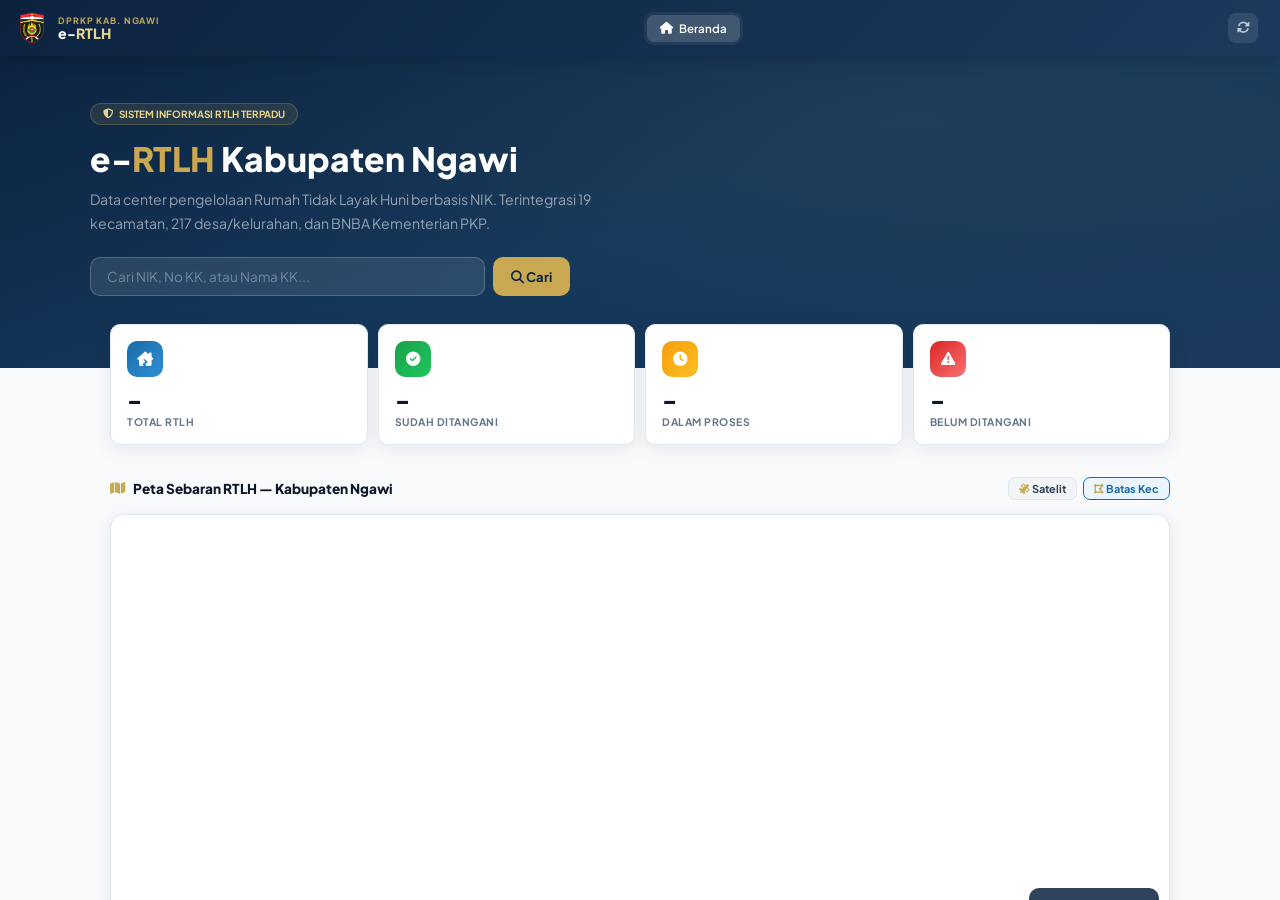
==== commit 73b254c7: "Add files via upload" ====
--- a/index.html.html
+++ b/index.html.html
@@ -289,6 +289,35 @@
   #pgWebgis .map-wrap{padding-bottom:54px}
 }
 
+/* TABLE EDITOR */
+.te-th{background:var(--navy);color:#fff;padding:8px 10px;font-size:.62rem;font-weight:700;text-transform:uppercase;letter-spacing:.04em;white-space:nowrap;position:sticky;top:0;border-right:1px solid rgba(255,255,255,.1);user-select:none;cursor:pointer}
+.te-th:hover{background:var(--navy-80)}
+.te-th.sorted-asc::after{content:' ▲';font-size:.55rem}
+.te-th.sorted-desc::after{content:' ▼';font-size:.55rem}
+.te-row{border-bottom:1px solid var(--gray-100)}
+.te-row:hover{background:#F0F7FF}
+.te-row.dirty{background:#FFFBEB}
+.te-row.saving{background:#F0FDF4;opacity:.7}
+.te-row.error-row{background:#FEF2F2}
+.te-cell{padding:0;border-right:1px solid var(--gray-100);min-width:100px;max-width:220px;position:relative}
+.te-cell.cell-id{min-width:50px;max-width:60px;text-align:center;color:var(--gray-400);font-size:.65rem;font-weight:600;padding:6px 4px;background:var(--gray-50)}
+.te-cell.cell-nik{min-width:160px;font-family:monospace}
+.te-cell-inner{padding:6px 8px;font-size:.75rem;color:var(--gray-800);white-space:nowrap;overflow:hidden;text-overflow:ellipsis;cursor:cell;min-height:32px;display:flex;align-items:center}
+.te-cell-inner:focus{outline:2px solid var(--blue);outline-offset:-2px;background:#fff;white-space:normal;overflow:visible;z-index:10;position:relative}
+.te-cell-inner[contenteditable=true]{cursor:text}
+.te-select{width:100%;border:none;background:transparent;font-family:inherit;font-size:.75rem;color:var(--gray-800);padding:6px 8px;cursor:pointer;outline:none}
+.te-select:focus{outline:2px solid var(--blue);background:#fff}
+.te-save-btn{position:absolute;right:2px;top:50%;transform:translateY(-50%);background:var(--blue);color:#fff;border:none;border-radius:4px;padding:2px 6px;font-size:.58rem;cursor:pointer;display:none;font-family:inherit;font-weight:700;z-index:20}
+.te-row.dirty .te-save-indicator{display:flex!important}
+.te-save-indicator{display:none;position:sticky;right:0;background:var(--warning-bg);border-left:2px solid var(--warning);padding:4px 8px;font-size:.62rem;color:#92400E;font-weight:700;white-space:nowrap;align-items:center;gap:4px;cursor:pointer}
+.te-save-indicator:hover{background:var(--warning);color:#fff}
+
+/* MAP TOOLTIP & POPUP */
+.leaflet-tooltip-clean{background:#fff;border:1px solid var(--gray-200);border-radius:8px;box-shadow:var(--shadow);padding:8px 10px;font-family:var(--font)}
+.popup-kec-stat .leaflet-popup-content-wrapper{border-radius:12px;box-shadow:var(--shadow-lg);border:1px solid var(--gray-200);padding:0}
+.popup-kec-stat .leaflet-popup-content{margin:12px 14px;min-width:220px}
+.popup-kec-stat .leaflet-popup-tip-container{display:none}
+
 /* SPINNING REFRESH ICON */
 @keyframes spin{to{transform:rotate(360deg)}}
 .spinning{animation:spin .7s linear infinite}
@@ -314,10 +343,10 @@
   </div>
   <nav class="nav-tabs" id="navTabs">
     <button class="nav-tab active" id="ntBeranda" onclick="nav('beranda')"><i class="fas fa-home"></i> Beranda</button>
-    <button class="nav-tab" id="ntWebgis" onclick="nav('keclist')"><i class="fas fa-map-marked-alt"></i> WebGIS per Kecamatan</button>
   </nav>
   <div class="header-right">
     <button class="btn-icon-sm" onclick="hardRefresh()" title="Refresh Data (tanpa reload halaman)"><i class="fas fa-sync-alt" id="icoRefresh"></i></button>
+    <button class="btn-icon-sm" id="btnExcelKab" onclick="openExcelKab()" title="Unduh / Unggah Excel Kabupaten" style="display:none"><i class="fas fa-file-excel"></i></button>
     <div id="authArea"></div>
   </div>
 </header>
@@ -325,7 +354,6 @@
 <!-- MOBILE BOTTOM NAV -->
 <nav class="mob-bottom-nav">
   <button class="mob-nav-btn active" id="mnBeranda" onclick="nav('beranda')"><i class="fas fa-home"></i>Beranda</button>
-  <button class="mob-nav-btn" id="mnWebgis" onclick="nav('keclist')"><i class="fas fa-map-marked-alt"></i>WebGIS</button>
 </nav>
 
 <!-- TOAST -->
@@ -359,20 +387,23 @@
       </div>
     </div>
 
-    <!-- PETA KABUPATEN NGAWI -->
+    <!-- PETA SEBARAN RTLH -->
     <div class="section">
       <div class="section-head"><i class="fas fa-map"></i> Peta Sebaran RTLH — Kabupaten Ngawi
-        <span style="margin-left:auto;font-size:.62rem;font-weight:600;color:var(--gray-400)">Klik kecamatan untuk buka WebGIS</span>
+        <span style="margin-left:auto;display:flex;gap:6px;align-items:center">
+          <button onclick="toggleSatellite()" id="btnToggleTile" style="padding:4px 10px;border-radius:7px;background:var(--gray-100);border:1px solid var(--gray-200);font-size:.68rem;font-weight:700;cursor:pointer;font-family:inherit;color:var(--gray-700)"><i class="fas fa-satellite"></i> Satelit</button>
+          <button onclick="toggleKecLayer()" id="btnToggleKec" style="padding:4px 10px;border-radius:7px;background:var(--blue-bg);border:1px solid var(--blue);font-size:.68rem;font-weight:700;cursor:pointer;font-family:inherit;color:var(--blue)"><i class="fas fa-draw-polygon"></i> Batas Kec</button>
+        </span>
       </div>
       <div class="card" style="overflow:hidden">
         <div style="position:relative">
-          <div id="mapBeranda" style="height:420px;width:100%"></div>
-          <div class="map-legend" style="position:absolute;bottom:16px;right:10px">
-            <h4>Jumlah RTLH</h4>
-            <div class="leg-item"><div class="leg-dot" style="background:#BFDBFE"></div>&lt; 20</div>
-            <div class="leg-item"><div class="leg-dot" style="background:#F59E0B"></div>20 – 50</div>
-            <div class="leg-item"><div class="leg-dot" style="background:#F97316"></div>50 – 100</div>
-            <div class="leg-item"><div class="leg-dot" style="background:#DC2626"></div>&gt; 100</div>
+          <div id="mapBeranda" style="height:500px;width:100%"></div>
+          <div style="position:absolute;bottom:16px;right:10px;z-index:1000;background:rgba(12,35,64,.85);border-radius:10px;padding:10px 12px;min-width:130px;backdrop-filter:blur(4px)">
+            <div style="font-size:.62rem;font-weight:800;text-transform:uppercase;color:rgba(255,255,255,.6);margin-bottom:7px;letter-spacing:.05em">Jumlah RTLH</div>
+            <div class="leg-item"><div class="leg-dot" style="background:#3B82F6"></div><span style="color:#fff">&lt; 20</span></div>
+            <div class="leg-item"><div class="leg-dot" style="background:#F59E0B"></div><span style="color:#fff">20 – 50</span></div>
+            <div class="leg-item"><div class="leg-dot" style="background:#F97316"></div><span style="color:#fff">50 – 100</span></div>
+            <div class="leg-item"><div class="leg-dot" style="background:#DC2626"></div><span style="color:#fff">&gt; 100</span></div>
           </div>
         </div>
       </div>
@@ -415,7 +446,7 @@
       </div>
     </div>
 
-    <!-- TABEL RANGKUMAN PER KECAMATAN -->
+    <!-- TABEL REKAP -->
     <div class="section">
       <div class="section-head"><i class="fas fa-table"></i> Rekap RTLH per Kecamatan</div>
       <div class="card" style="overflow:auto">
@@ -441,7 +472,10 @@
     <!-- GRID KARTU KECAMATAN -->
     <div class="section">
       <div class="section-head"><i class="fas fa-map-marker-alt"></i> Sebaran per Kecamatan
-        <span style="margin-left:auto"><input type="text" id="kecSearch" placeholder="🔍 Cari kecamatan..." oninput="renderKecGrid()" style="padding:5px 10px;border-radius:8px;border:1.5px solid var(--gray-200);font-size:.72rem;font-family:inherit;outline:none;width:160px"></span>
+        <span style="margin-left:auto;display:flex;align-items:center;gap:8px">
+          <button id="btnExcelKabSection" onclick="openExcelKab()" style="display:none;padding:5px 12px;border-radius:8px;background:var(--success);color:#fff;border:none;font-size:.72rem;font-weight:700;cursor:pointer;font-family:inherit;align-items:center;gap:5px"><i class="fas fa-file-excel"></i> Excel Kabupaten</button>
+          <input type="text" id="kecSearch" placeholder="🔍 Cari kecamatan..." oninput="renderKecGrid()" style="padding:5px 10px;border-radius:8px;border:1.5px solid var(--gray-200);font-size:.72rem;font-family:inherit;outline:none;width:160px">
+        </span>
       </div>
       <div class="grid-kec" id="kecGrid">
         <div class="empty-state" style="grid-column:1/-1"><i class="fas fa-circle-notch fa-spin"></i><p>Memuat data...</p></div>
@@ -468,13 +502,13 @@
 <!-- ═══════════════════════════════ PAGE: WEBGIS ═══════════════════════════════ -->
 <div class="page" id="pgWebgis">
   <div class="webgis-toolbar">
-    <button class="tb-btn" onclick="nav('beranda')" title="Kembali ke Beranda"><i class="fas fa-home"></i></button>
-    <button class="tb-btn" onclick="nav('keclist')" title="Kembali ke daftar kecamatan"><i class="fas fa-arrow-left"></i></button>
+    <button class="tb-btn" onclick="nav('beranda')" title="Kembali ke Beranda"><i class="fas fa-home"></i> Beranda</button>
     <div class="tb-sep"></div>
     <span class="tb-title" id="tbTitle">WebGIS RTLH</span>
     <div class="tb-sep"></div>
     <button class="tb-btn mob-sidebar-toggle" id="btnMobSidebar" onclick="toggleMobSidebar()"><i class="fas fa-list"></i></button>
     <button class="tb-btn" id="btnAddRtlh" onclick="openForm(null)" style="display:none"><i class="fas fa-plus"></i> <span class="tb-label">Tambah</span></button>
+    <button class="tb-btn" id="btnTableEditor" onclick="openTableEditor()" style="display:none" title="Table Editor — Edit seperti spreadsheet"><i class="fas fa-table"></i> <span class="tb-label">Tabel</span></button>
     <button class="tb-btn" id="btnDownload" onclick="openDownloadModal()"><i class="fas fa-download"></i></button>
     <button class="tb-btn danger" id="btnDelAll" onclick="deleteAllKec()" style="display:none"><i class="fas fa-trash-alt"></i></button>
   </div>
@@ -559,15 +593,97 @@
   </div>
 </div>
 
+<!-- NIK/KK MODAL (Super Admin only - dedicated, never re-renders) -->
+<div class="overlay" id="ovNIK">
+  <div class="modal" style="max-width:400px">
+    <div class="modal-head">
+      <div><h3><i class="fas fa-id-card" style="color:var(--gold)"></i> Input NIK & No. KK</h3>
+        <div class="sub" id="nikModalSub">Super Admin — data sensitif</div>
+      </div>
+      <button class="modal-x" onclick="closeModal('ovNIK')"><i class="fas fa-times"></i></button>
+    </div>
+    <div class="modal-body">
+      <div style="background:var(--warning-bg);border:1px solid var(--warning);border-radius:8px;padding:10px 12px;margin-bottom:16px;font-size:.72rem;color:#92400E">
+        <i class="fas fa-shield-alt"></i> Data ini hanya bisa dilihat dan diedit oleh Super Admin.
+      </div>
+      <div class="form-group" style="margin-bottom:12px">
+        <label>NIK (16 digit)</label>
+        <input type="text" id="nikInput" inputmode="numeric" maxlength="16" placeholder="Masukkan 16 digit NIK"
+          style="font-size:1rem;letter-spacing:2px;font-weight:700;border-color:var(--blue)"
+          oninput="this.value=this.value.replace(/\D/g,'');document.getElementById('nikCount').textContent=this.value.length+'/16'">
+        <span id="nikCount" style="font-size:.65rem;color:var(--gray-400);margin-top:3px">0/16</span>
+      </div>
+      <div class="form-group" style="margin-bottom:16px">
+        <label>No. Kartu Keluarga (KK)</label>
+        <input type="text" id="noKkInput" inputmode="numeric" maxlength="16" placeholder="Masukkan No. KK"
+          style="font-size:1rem;letter-spacing:2px;font-weight:700;border-color:var(--blue)"
+          oninput="this.value=this.value.replace(/\D/g,'');document.getElementById('kkCount').textContent=this.value.length+'/16'">
+        <span id="kkCount" style="font-size:.65rem;color:var(--gray-400);margin-top:3px">0/16</span>
+      </div>
+    </div>
+    <div class="modal-footer">
+      <button class="btn btn-ghost" onclick="closeModal('ovNIK')">Batal</button>
+      <button class="btn btn-primary" onclick="saveNIK()"><i class="fas fa-save"></i> Simpan NIK & KK</button>
+    </div>
+  </div>
+</div>
+
 <!-- ADMIN PANEL MODAL -->
 <div class="overlay" id="ovAdmin">
-  <div class="modal">
+  <div class="modal" style="max-width:680px">
     <div class="modal-head">
-      <div><h3><i class="fas fa-users-cog"></i> Kelola Admin</h3><div class="sub">Konfirmasi, atur akses, dan hapus admin</div></div>
+      <div>
+        <h3><i class="fas fa-users-cog"></i> Kelola Admin</h3>
+        <div class="sub">Atur hak akses dan kelola akun admin</div>
+      </div>
       <button class="modal-x" onclick="closeModal('ovAdmin')"><i class="fas fa-times"></i></button>
     </div>
-    <div class="modal-body" id="adminPanelBody">
-      <div class="empty-state"><i class="fas fa-circle-notch fa-spin"></i><p>Memuat...</p></div>
+    <div class="modal-body" id="adminPanelBody" style="padding:0">
+      <div class="empty-state" style="padding:40px"><i class="fas fa-circle-notch fa-spin"></i><p>Memuat...</p></div>
+    </div>
+  </div>
+</div>
+
+<!-- FORM APPROVE ADMIN (inline modal) -->
+<div class="overlay" id="ovApproveAdmin">
+  <div class="modal" style="max-width:480px">
+    <div class="modal-head">
+      <div><h3 id="approveTitle"><i class="fas fa-user-check"></i> Atur Akses Admin</h3><div class="sub" id="approveSub"></div></div>
+      <button class="modal-x" onclick="closeModal('ovApproveAdmin')"><i class="fas fa-times"></i></button>
+    </div>
+    <div class="modal-body">
+      <div style="margin-bottom:14px">
+        <label style="font-size:.72rem;font-weight:700;color:var(--gray-600);display:block;margin-bottom:8px">USERNAME (opsional)</label>
+        <input type="text" id="approveUsername" placeholder="contoh: admin_bringin" style="width:100%;padding:8px 10px;border-radius:8px;border:1.5px solid var(--gray-200);font-family:inherit;font-size:.82rem">
+        <div style="font-size:.65rem;color:var(--gray-400);margin-top:4px">Hanya huruf kecil, angka, underscore. Biarkan kosong jika tidak ingin set username.</div>
+      </div>
+      <div style="margin-bottom:14px">
+        <label style="font-size:.72rem;font-weight:700;color:var(--gray-600);display:block;margin-bottom:8px">LEVEL AKSES</label>
+        <div style="display:flex;flex-direction:column;gap:8px">
+          <label style="display:flex;align-items:center;gap:10px;padding:10px 12px;border-radius:8px;border:2px solid var(--gray-200);cursor:pointer;transition:.2s" id="lblSuperAdmin">
+            <input type="radio" name="aksesLevel" value="super" onchange="toggleAksesLevel()" style="accent-color:var(--gold)">
+            <div>
+              <div style="font-size:.8rem;font-weight:700;color:var(--gray-900)">🌟 Super Admin</div>
+              <div style="font-size:.68rem;color:var(--gray-500)">Akses penuh semua kecamatan, data NIK/KK, dan kelola admin</div>
+            </div>
+          </label>
+          <label style="display:flex;align-items:center;gap:10px;padding:10px 12px;border-radius:8px;border:2px solid var(--blue);cursor:pointer;background:var(--blue-bg)" id="lblKecAdmin">
+            <input type="radio" name="aksesLevel" value="kec" checked onchange="toggleAksesLevel()" style="accent-color:var(--blue)">
+            <div>
+              <div style="font-size:.8rem;font-weight:700;color:var(--gray-900)">🗺️ Admin Kecamatan</div>
+              <div style="font-size:.68rem;color:var(--gray-500)">Akses terbatas sesuai kecamatan yang dipilih di bawah</div>
+            </div>
+          </label>
+        </div>
+      </div>
+      <div id="kecamatanPicker" style="margin-bottom:14px">
+        <label style="font-size:.72rem;font-weight:700;color:var(--gray-600);display:block;margin-bottom:8px">PILIH KECAMATAN</label>
+        <div style="display:grid;grid-template-columns:repeat(auto-fill,minmax(130px,1fr));gap:6px;max-height:180px;overflow-y:auto;padding:2px" id="kecCheckboxes"></div>
+      </div>
+    </div>
+    <div class="modal-footer">
+      <button class="btn btn-ghost" onclick="closeModal('ovApproveAdmin')">Batal</button>
+      <button class="btn btn-primary" onclick="submitApproveAdmin()"><i class="fas fa-check"></i> Simpan & Approve</button>
     </div>
   </div>
 </div>
@@ -595,6 +711,119 @@
 </div>
 
 
+
+<!-- TABLE EDITOR MODAL (fullscreen spreadsheet) -->
+<div id="ovTableEditor" style="display:none;position:fixed;inset:0;z-index:20000;background:#fff;flex-direction:column;font-family:var(--font)">
+  <!-- Toolbar -->
+  <div style="height:50px;background:var(--navy);display:flex;align-items:center;padding:0 14px;gap:8px;flex-shrink:0;box-shadow:0 2px 8px rgba(0,0,0,.3)">
+    <button onclick="closeTableEditor()" style="background:rgba(255,255,255,.12);border:none;color:#fff;width:32px;height:32px;border-radius:8px;cursor:pointer;font-size:.9rem;display:flex;align-items:center;justify-content:center"><i class="fas fa-times"></i></button>
+    <div style="font-size:.88rem;font-weight:800;color:#fff;flex:1"><i class="fas fa-table" style="color:var(--gold);margin-right:7px"></i>Table Editor — <span id="teTitle" style="color:var(--gold-light)"></span></div>
+    <div id="teSaveStatus" style="font-size:.7rem;color:rgba(255,255,255,.5);display:flex;align-items:center;gap:5px"></div>
+    <button onclick="teAddRow()" id="btnTeAdd" style="display:none;background:var(--success);border:none;color:#fff;padding:6px 12px;border-radius:7px;cursor:pointer;font-size:.72rem;font-weight:700;font-family:inherit;gap:5px;align-items:center"><i class="fas fa-plus"></i> Tambah Baris</button>
+    <button onclick="teExport()" style="background:rgba(255,255,255,.1);border:none;color:#fff;padding:6px 12px;border-radius:7px;cursor:pointer;font-size:.72rem;font-weight:700;font-family:inherit;display:flex;align-items:center;gap:5px"><i class="fas fa-file-excel"></i> Export</button>
+  </div>
+  <!-- Filter bar -->
+  <div style="height:40px;background:var(--gray-50);border-bottom:1px solid var(--gray-200);display:flex;align-items:center;padding:0 12px;gap:8px;flex-shrink:0">
+    <i class="fas fa-search" style="color:var(--gray-400);font-size:.75rem"></i>
+    <input id="teSearch" type="text" placeholder="Cari nama, desa, NIK..." oninput="teFilter()" style="border:none;background:transparent;font-family:inherit;font-size:.78rem;outline:none;flex:1;color:var(--gray-800)">
+    <span id="teCount" style="font-size:.68rem;color:var(--gray-400);white-space:nowrap"></span>
+    <select id="teFilterStatus" onchange="teFilter()" style="border:1px solid var(--gray-200);border-radius:6px;padding:3px 8px;font-size:.7rem;font-family:inherit;background:#fff">
+      <option value="">Semua Status</option>
+      <option>Belum Ditangani</option>
+      <option>Dalam Proses</option>
+      <option>Sudah Ditangani</option>
+    </select>
+    <select id="teFilterDesil" onchange="teFilter()" style="border:1px solid var(--gray-200);border-radius:6px;padding:3px 8px;font-size:.7rem;font-family:inherit;background:#fff">
+      <option value="">Semua Desil</option>
+      <option>Desil 1</option><option>Desil 2</option><option>Desil 3</option><option>Desil 4</option>
+      <option>Desil 5</option><option>Desil 6</option><option>Desil 7</option><option>Desil 8</option>
+    </select>
+  </div>
+  <!-- Table container -->
+  <div style="flex:1;overflow:auto;position:relative" id="teTableWrap">
+    <div style="text-align:center;padding:40px;color:var(--gray-400)" id="teLoading"><i class="fas fa-circle-notch fa-spin" style="font-size:1.5rem"></i><div style="margin-top:10px;font-size:.85rem">Memuat data...</div></div>
+    <table id="teTable" style="display:none;border-collapse:collapse;width:max-content;min-width:100%">
+      <thead id="teThead" style="position:sticky;top:0;z-index:100"></thead>
+      <tbody id="teTbody"></tbody>
+    </table>
+  </div>
+</div>
+
+<!-- EXCEL KABUPATEN MODAL -->
+<div class="overlay" id="ovExcelKab">
+  <div class="modal" style="max-width:560px">
+    <div class="modal-head">
+      <div>
+        <h3><i class="fas fa-file-excel" style="color:#16A34A"></i> Excel Kabupaten Ngawi</h3>
+        <div class="sub">Unduh atau unggah data RTLH seluruh kabupaten</div>
+      </div>
+      <button class="modal-x" onclick="closeModal('ovExcelKab')"><i class="fas fa-times"></i></button>
+    </div>
+    <div class="modal-body">
+
+      <!-- FILTER DOWNLOAD -->
+      <div style="background:var(--gray-50);border-radius:var(--radius-sm);padding:14px;margin-bottom:16px">
+        <div style="font-size:.75rem;font-weight:700;color:var(--gray-700);margin-bottom:10px"><i class="fas fa-filter" style="color:var(--gold)"></i> Filter Unduhan</div>
+        <div style="display:grid;grid-template-columns:1fr 1fr;gap:8px">
+          <div class="form-group">
+            <label>Kecamatan</label>
+            <select id="exKec" style="padding:7px 10px;border-radius:7px;border:1.5px solid var(--gray-200);font-family:inherit;font-size:.78rem">
+              <option value="">Semua Kecamatan</option>
+            </select>
+          </div>
+          <div class="form-group">
+            <label>Status RTLH</label>
+            <select id="exStatus" style="padding:7px 10px;border-radius:7px;border:1.5px solid var(--gray-200);font-family:inherit;font-size:.78rem">
+              <option value="">Semua Status</option>
+              <option>Belum Ditangani</option>
+              <option>Dalam Proses</option>
+              <option>Sudah Ditangani</option>
+            </select>
+          </div>
+          <div class="form-group">
+            <label>Desil</label>
+            <select id="exDesil" style="padding:7px 10px;border-radius:7px;border:1.5px solid var(--gray-200);font-family:inherit;font-size:.78rem">
+              <option value="">Semua Desil</option>
+              <option>Desil 1</option><option>Desil 2</option><option>Desil 3</option><option>Desil 4</option>
+              <option>Desil 5</option><option>Desil 6</option><option>Desil 7</option><option>Desil 8</option>
+            </select>
+          </div>
+          <div class="form-group">
+            <label>Tahun Bantuan</label>
+            <select id="exTahun" style="padding:7px 10px;border-radius:7px;border:1.5px solid var(--gray-200);font-family:inherit;font-size:.78rem">
+              <option value="">Semua Tahun</option>
+              <option>2021</option><option>2022</option><option>2023</option><option>2024</option><option>2025</option><option>2026</option>
+            </select>
+          </div>
+        </div>
+      </div>
+
+      <!-- DOWNLOAD BUTTONS -->
+      <div style="display:flex;flex-direction:column;gap:8px;margin-bottom:16px">
+        <button class="btn btn-success" style="justify-content:center" onclick="downloadExcelKab(false)">
+          <i class="fas fa-download"></i> Unduh Excel (NIK/KK disensor)
+        </button>
+        <button class="btn" id="btnDlKabFull" style="justify-content:center;background:#059669;color:#fff;display:none" onclick="downloadExcelKab(true)">
+          <i class="fas fa-download"></i> Unduh Excel Lengkap + NIK/KK (Super Admin)
+        </button>
+      </div>
+
+      <div style="border-top:1px solid var(--gray-200);padding-top:14px">
+        <div style="font-size:.75rem;font-weight:700;color:var(--gray-700);margin-bottom:8px"><i class="fas fa-upload" style="color:var(--blue)"></i> Unggah / Import Excel</div>
+        <div style="background:var(--blue-bg);border-radius:8px;padding:10px 12px;margin-bottom:10px;font-size:.7rem;color:var(--blue)">
+          <i class="fas fa-info-circle"></i> Format: kolom harus sesuai template. Gunakan tombol Unduh dulu sebagai template.
+          Kolom <b>ID</b> wajib ada untuk update data yang sudah ada. Tanpa ID = tambah data baru.
+        </div>
+        <div class="upload-zone" onclick="document.getElementById('xlsxKabFile').click()" id="exUploadZone">
+          <i class="fas fa-file-upload" style="display:block;font-size:1.5rem;color:var(--gray-400);margin-bottom:8px"></i>
+          <p style="font-size:.78rem;color:var(--gray-500)">Klik atau seret file Excel (.xlsx) di sini</p>
+          <input type="file" id="xlsxKabFile" accept=".xlsx" style="display:none" onchange="importExcelKab(this)">
+        </div>
+        <div id="exImportLog" style="margin-top:10px;font-size:.72rem;display:none"></div>
+      </div>
+    </div>
+  </div>
+</div>
 
 <script src="https://unpkg.com/leaflet@1.9.4/dist/leaflet.js"></script>
 <script src="https://unpkg.com/leaflet.markercluster@1.5.3/dist/leaflet.markercluster.js"></script>
@@ -786,7 +1015,11 @@
   }
   // Update toolbar buttons
   document.getElementById('btnAddRtlh').style.display=canEdit()?'flex':'none';
+  document.getElementById('btnTableEditor').style.display=isAdmin?'flex':'none';
   document.getElementById('btnDelAll').style.display=(isSuperAdmin()&&currentKec)?'flex':'none';
+  document.getElementById('btnExcelKab').style.display=isAdmin?'flex':'none';
+  const exSec=document.getElementById('btnExcelKabSection');
+  if(exSec)exSec.style.display=isAdmin?'flex':'none';
   document.getElementById('btnDlFull') && (document.getElementById('btnDlFull').style.display=isSuperAdmin()?'flex':'none');
   // Update sidebar NIK visibility
   if(brAll.length)renderSidebar();
@@ -882,6 +1115,7 @@
     renderChartStatus(data);
     renderChartDesil(desilCounts);
     initMapBeranda();
+    updateMapMarkers();
   }catch(e){console.error(e)}
 }
 
@@ -892,7 +1126,7 @@
   const g=document.getElementById('desilGrid');
   g.innerHTML=labels.map((l,i)=>{
     const priority=i<4?'<span style="font-size:.48rem;background:rgba(190,18,60,.15);color:#BE123C;padding:1px 4px;border-radius:4px;font-weight:700">PRIORITAS</span>':'';
-    return`<div class="desil-chip" style="background:${bgs[i]};border-color:${colors[i]}30" onclick="nav('keclist')">
+    return`<div class="desil-chip" style="background:${bgs[i]};border-color:${colors[i]}30" onclick="document.getElementById('kecGrid').scrollIntoView({behavior:'smooth'})">
       <div class="dc-num" style="color:${colors[i]}">${i+1}</div>
       <div class="dc-label" style="color:${colors[i]}">${l}</div>
       <div class="dc-count" style="color:${colors[i]}">${counts[i+1]||0} jiwa</div>
@@ -979,28 +1213,169 @@
   </tr>`;
 }
 
-let mapBeranda=null;
+let mapBeranda=null,tileLayerBeranda=null,kecBoundaryLayer=null,isSatellite=false,showKecBoundary=true;
+
 function initMapBeranda(){
   if(!mapBeranda){
-    mapBeranda=L.map('mapBeranda',{zoomControl:true,scrollWheelZoom:false}).setView([-7.42,111.42],10);
-    L.tileLayer('https://{s}.tile.openstreetmap.org/{z}/{x}/{y}.png',{attribution:'© OpenStreetMap',maxZoom:19}).addTo(mapBeranda);
+    mapBeranda=L.map('mapBeranda',{zoomControl:true,scrollWheelZoom:true}).setView([-7.42,111.42],10);
+    tileLayerBeranda=L.tileLayer('https://{s}.tile.openstreetmap.org/{z}/{x}/{y}.png',{
+      attribution:'© OpenStreetMap',maxZoom:19
+    }).addTo(mapBeranda);
   }
-  // Clear existing markers
+  // Load batas kecamatan dari GeoJSON kalau belum ada
+  if(!kecBoundaryLayer&&window._batasNgawi){
+    addKecBoundary();
+  } else if(!window._batasNgawi){
+    fetch('data/batas-desa-ngawi.json').then(r=>r.json()).then(gj=>{
+      window._batasNgawi=gj;
+      addKecBoundary();
+    }).catch(()=>{});
+  }
+  updateMapMarkers();
+  setTimeout(()=>mapBeranda.invalidateSize(),100);
+}
+
+function addKecBoundary(){
+  if(!mapBeranda||!window._batasNgawi)return;
+  if(kecBoundaryLayer)kecBoundaryLayer.remove();
+
+  // Aggregate desa ke level kecamatan untuk styling
+  const kecFeatures={};
+  window._batasNgawi.features.forEach(f=>{
+    const kecName=f.properties.WADMKC||'';
+    if(!kecFeatures[kecName])kecFeatures[kecName]=[];
+    kecFeatures[kecName].push(f);
+  });
+
+  kecBoundaryLayer=L.geoJSON(window._batasNgawi,{
+    style:f=>{
+      const kecName=f.properties.WADMKC||'';
+      const c=kecCounts[kecName.toUpperCase()]||{total:0};
+      const cnt=c.total;
+      const fillColor=cnt>100?'#DC2626':cnt>50?'#F97316':cnt>20?'#F59E0B':'#3B82F6';
+      return{color:'#1B3A5C',weight:1.5,fillColor,fillOpacity:.15,dashArray:'3 2'};
+    },
+    onEachFeature:(f,layer)=>{
+      const kecName=f.properties.WADMKC||'';
+      const kecKey=Object.keys(KEC_CONFIG).find(k=>k.toUpperCase()===kecName.toUpperCase())||kecName;
+      const c=kecCounts[kecName.toUpperCase()]||{total:0,sudah:0,proses:0,belum:0};
+      const ps=c.total?Math.round(c.sudah/c.total*100):0;
+      const pp=c.total?Math.round(c.proses/c.total*100):0;
+      const pb=c.total?Math.round(c.belum/c.total*100):0;
+      const desilKec=Object.values(kecCounts).length; // placeholder
+
+      layer.on('mouseover',function(){this.setStyle({fillOpacity:.3,weight:2.5});});
+      layer.on('mouseout',function(){this.setStyle({fillOpacity:.15,weight:1.5});});
+      layer.on('click',function(e){
+        L.popup({maxWidth:260,className:'popup-kec-stat'})
+          .setLatLng(e.latlng)
+          .setContent(`
+            <div style="font-family:'Plus Jakarta Sans',sans-serif;padding:4px 0">
+              <div style="font-size:.95rem;font-weight:800;color:#0C2340;margin-bottom:8px;display:flex;align-items:center;gap:6px">
+                <span style="width:10px;height:10px;border-radius:50%;background:${c.total>100?'#DC2626':c.total>50?'#F97316':c.total>20?'#F59E0B':'#3B82F6'};display:inline-block"></span>
+                Kec. ${kecName}
+              </div>
+              <div style="display:grid;grid-template-columns:1fr 1fr 1fr;gap:6px;margin-bottom:10px">
+                <div style="text-align:center;background:#F0FDF4;border-radius:6px;padding:6px 4px">
+                  <div style="font-size:1rem;font-weight:800;color:#16A34A">${c.sudah}</div>
+                  <div style="font-size:.58rem;color:#16A34A;font-weight:700">Sudah</div>
+                </div>
+                <div style="text-align:center;background:#FFFBEB;border-radius:6px;padding:6px 4px">
+                  <div style="font-size:1rem;font-weight:800;color:#F59E0B">${c.proses}</div>
+                  <div style="font-size:.58rem;color:#F59E0B;font-weight:700">Proses</div>
+                </div>
+                <div style="text-align:center;background:#FEF2F2;border-radius:6px;padding:6px 4px">
+                  <div style="font-size:1rem;font-weight:800;color:#DC2626">${c.belum}</div>
+                  <div style="font-size:.58rem;color:#DC2626;font-weight:700">Belum</div>
+                </div>
+              </div>
+              <div style="margin-bottom:8px">
+                <div style="height:6px;border-radius:99px;background:#F1F5F9;overflow:hidden;display:flex">
+                  <div style="width:${ps}%;background:#16A34A"></div>
+                  <div style="width:${pp}%;background:#F59E0B"></div>
+                  <div style="width:${pb}%;background:#DC2626"></div>
+                </div>
+                <div style="font-size:.62rem;color:#64748B;margin-top:3px">Total: <b>${c.total}</b> RTLH · Tertangani <b>${ps}%</b></div>
+              </div>
+              <button onclick="selectKec('${kecKey}')"
+                style="width:100%;padding:7px;border-radius:7px;background:#1B6CA8;color:#fff;border:none;font-size:.75rem;font-weight:700;cursor:pointer;font-family:inherit">
+                <i class="fas fa-map-marked-alt"></i> Buka WebGIS ${kecName}
+              </button>
+            </div>
+          `).openOn(mapBeranda);
+      });
+    }
+  });
+  if(showKecBoundary)kecBoundaryLayer.addTo(mapBeranda);
+}
+
+function updateMapMarkers(){
+  if(!mapBeranda)return;
   mapBeranda.eachLayer(l=>{if(l instanceof L.CircleMarker)mapBeranda.removeLayer(l);});
   Object.keys(KEC_CONFIG).forEach(k=>{
     const cfg=KEC_CONFIG[k];
     const c=kecCounts[k.toUpperCase()]||{total:0,sudah:0,proses:0,belum:0};
     const cnt=c.total;
     const color=cnt>100?'#DC2626':cnt>50?'#F97316':cnt>20?'#F59E0B':'#3B82F6';
-    const radius=Math.max(8,Math.min(24,6+cnt/4));
+    const radius=Math.max(10,Math.min(28,8+cnt/3));
     const m=L.circleMarker([cfg.lat,cfg.lng],{
-      radius,fillColor:color,color:'#fff',weight:2,fillOpacity:.85
+      radius,fillColor:color,color:'#fff',weight:2,fillOpacity:.9
     }).addTo(mapBeranda);
-    m.bindTooltip(`<b>${k}</b><br>Total: ${cnt} | Sudah: ${c.sudah} | Proses: ${c.proses} | Belum: ${c.belum}`,{direction:'top',offset:[0,-8]});
+    // Label jumlah di dalam marker
+    m.bindTooltip(
+      `<div style="font-family:inherit;min-width:160px">
+        <div style="font-weight:800;font-size:.85rem;margin-bottom:4px">${k}</div>
+        <div style="display:flex;gap:8px;font-size:.75rem">
+          <span style="color:#16A34A">✓${c.sudah}</span>
+          <span style="color:#F59E0B">⏳${c.proses}</span>
+          <span style="color:#DC2626">✗${c.belum}</span>
+        </div>
+        <div style="font-size:.7rem;margin-top:4px;color:#666">Total: <b>${cnt}</b> RTLH</div>
+      </div>`,
+      {direction:'top',offset:[0,-radius],className:'leaflet-tooltip-clean'}
+    );
     m.on('click',()=>selectKec(k));
   });
-  setTimeout(()=>mapBeranda.invalidateSize(),100);
-}
+}
+
+function toggleSatellite(){
+  isSatellite=!isSatellite;
+  if(tileLayerBeranda)tileLayerBeranda.remove();
+  if(isSatellite){
+    tileLayerBeranda=L.tileLayer('https://server.arcgisonline.com/ArcGIS/rest/services/World_Imagery/MapServer/tile/{z}/{y}/{x}',{
+      attribution:'© Esri',maxZoom:19
+    });
+  }else{
+    tileLayerBeranda=L.tileLayer('https://{s}.tile.openstreetmap.org/{z}/{x}/{y}.png',{
+      attribution:'© OpenStreetMap',maxZoom:19
+    });
+  }
+  tileLayerBeranda.addTo(mapBeranda);
+  if(kecBoundaryLayer&&showKecBoundary)kecBoundaryLayer.addTo(mapBeranda);
+  updateMapMarkers();
+  const btn=document.getElementById('btnToggleTile');
+  if(btn){
+    btn.style.background=isSatellite?'var(--navy)':'var(--gray-100)';
+    btn.style.color=isSatellite?'#fff':'var(--gray-700)';
+    btn.style.borderColor=isSatellite?'var(--navy)':'var(--gray-200)';
+    btn.innerHTML=`<i class="fas fa-${isSatellite?'map':'satellite'}"></i> ${isSatellite?'Peta':'Satelit'}`;
+  }
+}
+
+function toggleKecLayer(){
+  showKecBoundary=!showKecBoundary;
+  if(kecBoundaryLayer){
+    if(showKecBoundary)kecBoundaryLayer.addTo(mapBeranda);
+    else kecBoundaryLayer.remove();
+  }
+  const btn=document.getElementById('btnToggleKec');
+  if(btn){
+    btn.style.background=showKecBoundary?'var(--blue-bg)':'var(--gray-100)';
+    btn.style.color=showKecBoundary?'var(--blue)':'var(--gray-500)';
+    btn.style.borderColor=showKecBoundary?'var(--blue)':'var(--gray-200)';
+  }
+}
+
 
 function renderChartStatus(data){
   const ctx=document.getElementById('chartStatus');
@@ -1368,11 +1743,11 @@
     db.onclick=()=>deleteItem(r.id);
     acts.appendChild(db);
   }
-  if(isSuperAdmin()&&r.nik){
+  if(isSuperAdmin()){
     const nb=document.createElement('button');
-    nb.className='btn';nb.style.background='var(--warning-bg)';nb.style.color='#B45309';
-    nb.innerHTML='<i class="fas fa-id-card"></i> NIK Lengkap';
-    nb.onclick=()=>toast('NIK: '+r.nik+' | KK: '+r.no_kk,'info');
+    nb.className='btn';nb.style.background='var(--warning-bg)';nb.style.color='#B45309';nb.style.border='1px solid var(--warning)';
+    nb.innerHTML='<i class="fas fa-id-card"></i> Edit NIK & KK';
+    nb.onclick=()=>openNIKModal(r.id);
     acts.appendChild(nb);
   }
   p.classList.add('open');
@@ -1380,13 +1755,53 @@
 
 function closeDetail(){document.getElementById('detailPanel').classList.remove('open');}
 
+// ── NIK / KK MODAL (Super Admin only) ──
+let nikEditId=null;
+function openNIKModal(id){
+  if(!isSuperAdmin())return toast('Hanya Super Admin','error');
+  nikEditId=id;
+  const r=brAll.find(x=>x.id===id);
+  if(!r)return;
+  document.getElementById('nikModalSub').textContent=r.kep_kk||'Super Admin — data sensitif';
+  const nikEl=document.getElementById('nikInput');
+  const kkEl=document.getElementById('noKkInput');
+  nikEl.value=r.nik||'';
+  kkEl.value=r.no_kk||'';
+  document.getElementById('nikCount').textContent=(r.nik||'').length+'/16';
+  document.getElementById('kkCount').textContent=(r.no_kk||'').length+'/16';
+  document.getElementById('ovNIK').classList.add('open');
+  setTimeout(()=>nikEl.focus(),100);
+}
+
+async function saveNIK(){
+  if(!nikEditId)return;
+  const nik=document.getElementById('nikInput').value.trim();
+  const noKk=document.getElementById('noKkInput').value.trim();
+  if(nik&&nik.length!==16)return toast('NIK harus 16 digit','error');
+  if(noKk&&noKk.length!==16)return toast('No. KK harus 16 digit','error');
+  // Cek duplikasi NIK
+  if(nik){
+    const{data:chk}=await sb.from('rtlh').select('id').eq('nik',nik).neq('id',nikEditId).maybeSingle();
+    if(chk)return toast('NIK sudah terdaftar untuk data lain','error');
+  }
+  const{data,error}=await sb.from('rtlh').update({nik:nik||null,no_kk:noKk||null}).eq('id',nikEditId).select('*').single();
+  if(error){console.error(error);return toast('Gagal simpan NIK: '+error.message,'error');}
+  // Update local cache
+  const i=brAll.findIndex(x=>x.id===nikEditId);
+  if(i>=0){brAll[i].nik=data.nik;brAll[i].no_kk=data.no_kk;}
+  brCache[currentKec]=brAll;
+  closeModal('ovNIK');
+  toast('NIK & No. KK berhasil disimpan','success');
+  // Refresh detail panel
+  const r=brAll.find(x=>x.id===nikEditId);
+  if(r)showDetail(r);
+}
+
 // ══════════════════════════════════════════════════
 // CRUD
 // ══════════════════════════════════════════════════
 const FIELDS=[
   {key:'kep_kk',label:'Nama KK',type:'text',full:true},
-  {key:'nik',label:'NIK (16 digit)',type:'text',sensitive:true},
-  {key:'no_kk',label:'No. KK',type:'text',sensitive:true},
   {key:'desa',label:'Desa',type:'desa_select'},
   {key:'alamat',label:'Alamat',type:'text'},
   {key:'jen_kel',label:'Jenis Kelamin',type:'select',opts:['LAKI-LAKI','PEREMPUAN']},
@@ -1425,12 +1840,13 @@
   editId=id||null;
   document.getElementById('fmTitle').innerHTML=`<i class="fas fa-edit"></i> ${editId?'Edit':'Tambah'} Data RTLH`;
   const r=editId?brAll.find(x=>x.id===editId):{};
+  // Super admin = isAdmin AND userKec is null/empty (no kecamatan restriction)
+  const superAdmin=isAdmin&&(!userKec||userKec==='');
   const g=document.getElementById('formGrid');
   g.innerHTML=FIELDS.map(f=>{
     const val=r?.[f.key]||'';
     const cls=f.full?'form-group full':'form-group';
-    // NIK/KK only editable by super admin
-    const locked=f.sensitive&&!isSuperAdmin();
+    const locked=f.sensitive&&!superAdmin;
     if(f.type==='desa_select'){
       const dl=getDesaList();
       if(dl.length)return`<div class="${cls}"><label>${f.label}</label><select id="ff_${f.key}"><option value="">-- Pilih Desa --</option>${dl.map(d=>`<option ${val.toUpperCase()===d.toUpperCase()?'selected':''}>${d.toUpperCase()}</option>`).join('')}</select></div>`;
@@ -1439,7 +1855,17 @@
     if(f.type==='select'){
       return`<div class="${cls}"><label>${f.label}</label><select id="ff_${f.key}" ${locked?'disabled':''}>${f.opts.map(o=>`<option ${val===o?'selected':''}>${o}</option>`).join('')}</select></div>`;
     }
-    return`<div class="${cls}"><label>${f.label}${locked?' <span style="color:var(--gold);font-size:.6rem">(Admin Inti)</span>':''}</label><input type="${f.type}" id="ff_${f.key}" value="${val}" ${locked?'class="locked" readonly':''}></div>`;
+    if(f.sensitive){
+      // Always render NIK/KK — locked or editable depending on role
+      if(locked){
+        return`<div class="${cls}"><label>${f.label} <span style="color:var(--gold);font-size:.6rem">(Admin Inti)</span></label>
+          <input type="text" id="ff_${f.key}" value="${val}" class="locked" readonly style="background:var(--gray-50);color:var(--gray-400);cursor:not-allowed" maxlength="20"></div>`;
+      }else{
+        return`<div class="${cls}"><label>${f.label} <span style="color:var(--success);font-size:.6rem">✓ Dapat diedit</span></label>
+          <input type="text" id="ff_${f.key}" value="${val}" placeholder="${f.key==='nik'?'16 digit NIK':'16 digit No. KK'}" maxlength="20" inputmode="numeric" style="border-color:var(--success)"></div>`;
+      }
+    }
+    return`<div class="${cls}"><label>${f.label}</label><input type="${f.type}" id="ff_${f.key}" value="${val}"></div>`;
   }).join('');
   document.getElementById('photoUploadSection').style.display=isAdmin?'block':'none';
   document.getElementById('ovForm').classList.add('open');
@@ -1452,30 +1878,29 @@
   for(const f of FIELDS){
     const el=document.getElementById('ff_'+f.key);
     if(!el)continue;
-    // Skip NIK/KK for non-super-admin — don't even include in obj
-    if(f.sensitive&&!isSuperAdmin())continue;
+    if(el.readOnly)continue;
     const v=el.value.trim();
-    if(f.key==='nik'){
-      if(v&&v.length!==16)return toast('NIK harus 16 digit','error');
-      if(v){
-        const chk=await sb.from('rtlh').select('id').eq('nik',v).neq('id',editId||0).maybeSingle();
-        if(chk.data)return toast('NIK sudah terdaftar oleh orang lain','error');
-      }
-      obj[f.key]=v||null;
-      continue;
-    }
     obj[f.key]=f.type==='number'&&v?parseFloat(v):(v||null);
   }
+
   let saved;
   if(editId){
     const{data,error}=await sb.from('rtlh').update(obj).eq('id',editId).select('*').single();
-    if(error){console.error('Update error:',error);return toast('Gagal update: '+error.message,'error');}
+    if(error){
+      console.error('[saveForm] UPDATE error:', error);
+      return toast('Gagal update: '+error.message,'error');
+    }
+    console.log('[saveForm] UPDATE success:', data);
     saved=data;
     const i=brAll.findIndex(x=>x.id===editId);
     if(i>=0){saved._score=calcScore(saved);saved._cat=getCat(saved._score);brAll[i]=saved;}
   }else{
     const{data,error}=await sb.from('rtlh').insert(obj).select('*').single();
-    if(error){console.error('Insert error:',error);return toast('Gagal simpan: '+error.message,'error');}
+    if(error){
+      console.error('[saveForm] INSERT error:', error);
+      return toast('Gagal simpan: '+error.message,'error');
+    }
+    console.log('[saveForm] INSERT success:', data);
     saved=data;saved._score=calcScore(saved);saved._cat=getCat(saved._score);
     brAll.push(saved);
   }
@@ -1597,62 +2022,139 @@
 async function openAdminPanel(){
   if(!isSuperAdmin())return toast('Hanya admin inti','error');
   document.getElementById('ovAdmin').classList.add('open');
+  renderAdminPanel();
+}
+
+async function renderAdminPanel(){
   const body=document.getElementById('adminPanelBody');
-  body.innerHTML='<div class="empty-state"><i class="fas fa-circle-notch fa-spin"></i><p>Memuat...</p></div>';
+  body.innerHTML='<div class="empty-state" style="padding:40px"><i class="fas fa-circle-notch fa-spin"></i><p>Memuat...</p></div>';
   const{data:users}=await sb.from('admin_users').select('*').order('created_at',{ascending:false});
-  if(!users||!users.length){body.innerHTML='<div class="empty-state"><i class="fas fa-users-slash"></i><p>Belum ada admin</p></div>';return;}
+  if(!users||!users.length){
+    body.innerHTML='<div class="empty-state" style="padding:40px"><i class="fas fa-users-slash"></i><p>Belum ada admin terdaftar</p></div>';
+    return;
+  }
   const me=user?.email;
-  body.innerHTML=users.map(u=>{
+  // Group: self, approved, pending
+  const sorted=[...users].sort((a,b)=>{
+    if(a.email===me)return-1;if(b.email===me)return 1;
+    if(a.status==='approved'&&b.status!=='approved')return-1;
+    if(b.status==='approved'&&a.status!=='approved')return 1;
+    return 0;
+  });
+  body.innerHTML=sorted.map(u=>{
     const uid=u.id;
     const isSelf=u.email===me;
-    const statusColor=u.status==='approved'?'var(--success)':'var(--warning)';
+    const approved=u.status==='approved';
+    const superA=!u.kecamatan;
     const kecs=(u.kecamatan||'').split(',').filter(Boolean);
-    const akses=!u.kecamatan?'Super Admin':kecs.join(', ')||'Semua Kec';
-    return`<div class="admin-user-row">
-      <div class="au-avatar"><i class="fas fa-user"></i></div>
-      <div class="au-info">
-        <div class="au-name">${u.nama||u.email}</div>
-        <div class="au-sub">${u.email}${u.username?` · @${u.username}`:''}</div>
-        <div style="margin-top:4px;display:flex;gap:5px;flex-wrap:wrap">
-          <span class="au-badge" style="background:${statusColor}22;color:${statusColor}">${u.status||'pending'}</span>
-          <span class="au-badge" style="background:var(--blue-bg);color:var(--blue)">${akses}</span>
+    const aksesLabel=superA?'Super Admin':kecs.length?kecs.join(', '):'—';
+    const initials=(u.nama||u.email||'?')[0].toUpperCase();
+    const avatarColor=isSelf?'var(--gold)':approved?'var(--blue)':'var(--gray-400)';
+    return`<div style="display:flex;align-items:flex-start;gap:14px;padding:16px 20px;border-bottom:1px solid var(--gray-100);${isSelf?'background:#FFFBEB':''}">
+      <!-- Avatar -->
+      <div style="width:44px;height:44px;border-radius:12px;background:${avatarColor}22;color:${avatarColor};display:flex;align-items:center;justify-content:center;font-size:1.1rem;font-weight:800;flex-shrink:0">${initials}</div>
+      <!-- Info -->
+      <div style="flex:1;min-width:0">
+        <div style="display:flex;align-items:center;gap:8px;flex-wrap:wrap">
+          <span style="font-size:.88rem;font-weight:700;color:var(--gray-900)">${u.nama||u.email.split('@')[0]}</span>
+          ${isSelf?'<span style="font-size:.6rem;background:var(--gold)22;color:var(--gold);padding:2px 8px;border-radius:99px;font-weight:700">AKUN ANDA</span>':''}
+          ${approved&&superA?'<span style="font-size:.6rem;background:#FEF9C322;color:#CA8A04;padding:2px 8px;border-radius:99px;font-weight:700;border:1px solid #FDE04788">🌟 SUPER ADMIN</span>':''}
+          <span style="font-size:.62rem;padding:2px 8px;border-radius:99px;font-weight:700;background:${approved?'var(--success-bg)':'var(--warning-bg)'};color:${approved?'var(--success)':'var(--warning)'}">${approved?'✓ Aktif':'⏳ Pending'}</span>
         </div>
-        ${isSelf?'<div style="font-size:.65rem;color:var(--gray);font-style:italic;margin-top:4px">Admin inti (akun ini)</div>':`
-        <div style="display:flex;gap:5px;margin-top:8px;flex-wrap:wrap">
-          <button class="btn btn-ghost" style="font-size:.65rem;padding:4px 8px" onclick="setAdminUsername('${uid}','${u.email}')"><i class="fas fa-at"></i> Set Username</button>
-          <button class="btn" style="font-size:.65rem;padding:4px 8px;background:var(--success-bg);color:var(--success)" onclick="approveAdmin('${uid}')"><i class="fas fa-check"></i> Approve</button>
-          <button class="btn btn-danger" style="font-size:.65rem;padding:4px 8px" onclick="deleteAdmin('${uid}','${u.nama||u.email}')"><i class="fas fa-trash"></i> Hapus</button>
-        </div>`}
-      </div>
+        <div style="font-size:.72rem;color:var(--gray-500);margin-top:3px">${u.email}${u.username?` · <b>@${u.username}</b>`:' · <span style="color:var(--gray-300)">belum ada username</span>'}</div>
+        <div style="font-size:.7rem;color:var(--blue);margin-top:4px;font-weight:600"><i class="fas fa-map-marker-alt" style="font-size:.6rem"></i> ${aksesLabel}</div>
+      </div>
+      <!-- Actions -->
+      ${isSelf?'':`<div style="display:flex;flex-direction:column;gap:6px;flex-shrink:0">
+        <button onclick="openApproveAdmin('${uid}','${u.nama||u.email}','${u.email}','${u.username||''}','${u.kecamatan||''}')"
+          style="padding:6px 12px;border-radius:7px;background:var(--blue);color:#fff;border:none;font-size:.7rem;font-weight:700;cursor:pointer;font-family:inherit;white-space:nowrap">
+          <i class="fas fa-${approved?'edit':'user-check'}"></i> ${approved?'Edit Akses':'Approve'}
+        </button>
+        <button onclick="deleteAdmin('${uid}','${u.nama||u.email}')"
+          style="padding:6px 12px;border-radius:7px;background:var(--danger-bg);color:var(--danger);border:1px solid var(--danger);font-size:.7rem;font-weight:700;cursor:pointer;font-family:inherit;white-space:nowrap">
+          <i class="fas fa-trash"></i> Hapus
+        </button>
+      </div>`}
     </div>`;
   }).join('');
 }
 
-async function approveAdmin(uid){
-  const kec=prompt('Akses kecamatan (pisah koma, kosong = Super Admin):','');
-  const desa=prompt('Akses desa (pisah koma, kosong = semua):','');
-  const{error}=await sb.from('admin_users').update({status:'approved',kecamatan:kec||null,desa:desa||null}).eq('id',uid);
+let _approveUid=null;
+function openApproveAdmin(uid,nama,email,username,kecamatan){
+  _approveUid=uid;
+  document.getElementById('approveTitle').innerHTML=`<i class="fas fa-user-check"></i> Atur Akses Admin`;
+  document.getElementById('approveSub').textContent=nama+' · '+email;
+  document.getElementById('approveUsername').value=username||'';
+  // Build kec checkboxes
+  const wrap=document.getElementById('kecCheckboxes');
+  const kecs=(kecamatan||'').split(',').filter(Boolean).map(k=>k.trim().toUpperCase());
+  wrap.innerHTML=Object.keys(KEC_CONFIG).sort().map(k=>`
+    <label style="display:flex;align-items:center;gap:6px;padding:6px 10px;border-radius:7px;border:1.5px solid var(--gray-200);cursor:pointer;font-size:.75rem;font-weight:600;transition:.15s;background:${kecs.includes(k.toUpperCase())?'var(--blue-bg)':'#fff'};border-color:${kecs.includes(k.toUpperCase())?'var(--blue)':'var(--gray-200)'}">
+      <input type="checkbox" value="${k.toUpperCase()}" ${kecs.includes(k.toUpperCase())?'checked':''} onchange="this.closest('label').style.background=this.checked?'var(--blue-bg)':'#fff';this.closest('label').style.borderColor=this.checked?'var(--blue)':'var(--gray-200)'" style="accent-color:var(--blue);margin:0">
+      ${k}
+    </label>`).join('');
+  // Set radio
+  const isSuperA=!kecamatan;
+  document.querySelector('input[name=aksesLevel][value='+(isSuperA?'super':'kec')+']').checked=true;
+  toggleAksesLevel();
+  document.getElementById('ovApproveAdmin').classList.add('open');
+}
+
+function toggleAksesLevel(){
+  const val=document.querySelector('input[name=aksesLevel]:checked')?.value;
+  document.getElementById('kecamatanPicker').style.display=val==='kec'?'block':'none';
+  document.getElementById('lblSuperAdmin').style.borderColor=val==='super'?'var(--gold)':'var(--gray-200)';
+  document.getElementById('lblSuperAdmin').style.background=val==='super'?'#FFFBEB':'#fff';
+  document.getElementById('lblKecAdmin').style.borderColor=val==='kec'?'var(--blue)':'var(--gray-200)';
+  document.getElementById('lblKecAdmin').style.background=val==='kec'?'var(--blue-bg)':'#fff';
+}
+
+async function submitApproveAdmin(){
+  if(!_approveUid)return;
+  const level=document.querySelector('input[name=aksesLevel]:checked')?.value;
+  const username=document.getElementById('approveUsername').value.trim().toLowerCase();
+  const kecChecked=[...document.querySelectorAll('#kecCheckboxes input:checked')].map(el=>el.value);
+
+  if(username&&!/^[a-z0-9_]+$/.test(username))return toast('Username hanya huruf kecil, angka, underscore','error');
+  if(level==='kec'&&!kecChecked.length)return toast('Pilih minimal 1 kecamatan','error');
+
+  // Check username unique
+  if(username){
+    const{data:ex}=await sb.from('admin_users').select('id').eq('username',username).neq('id',_approveUid).maybeSingle();
+    if(ex)return toast('Username sudah dipakai admin lain','error');
+  }
+
+  const obj={status:'approved',kecamatan:level==='super'?null:kecChecked.join(',')};
+  if(username)obj.username=username;
+
+  const{error}=await sb.from('admin_users').update(obj).eq('id',_approveUid);
   if(error)return toast('Gagal: '+error.message,'error');
-  toast('Admin diapprove','success');openAdminPanel();
+  closeModal('ovApproveAdmin');
+  toast('Akses admin berhasil disimpan','success');
+  renderAdminPanel();
 }
 
 async function deleteAdmin(uid,nama){
-  if(!confirm(`Hapus admin "${nama}"? Mereka tidak bisa login lagi.`))return;
+  if(!confirm(`Hapus admin "${nama}"?\n\nMereka tidak bisa login lagi ke sistem.`))return;
   const{error}=await sb.from('admin_users').delete().eq('id',uid);
   if(error)return toast('Gagal hapus: '+error.message,'error');
-  toast('Admin dihapus','success');openAdminPanel();
+  toast('Admin dihapus','success');
+  renderAdminPanel();
 }
 
 async function setAdminUsername(uid,email){
   const uname=prompt('Set username untuk '+email+'\n(hanya huruf kecil, angka, underscore)','');
   if(!uname)return;
-  if(!/^[a-z0-9_]+$/.test(uname))return toast('Username hanya boleh huruf kecil, angka, underscore','error');
-  // Check unique
-  const{data}=await sb.from('admin_users').select('id').eq('username',uname).single();
+  if(!/^[a-z0-9_]+$/.test(uname))return toast('Username tidak valid','error');
+  const{data}=await sb.from('admin_users').select('id').eq('username',uname).maybeSingle();
   if(data)return toast('Username sudah dipakai','error');
   const{error}=await sb.from('admin_users').update({username:uname}).eq('id',uid);
   if(error)return toast('Gagal: '+error.message,'error');
-  toast('Username berhasil diset','success');openAdminPanel();
+  toast('Username diset','success');renderAdminPanel();
+}
+
+async function approveAdmin(uid){
+  openApproveAdmin(uid,'','','','');
 }
 
 // ══════════════════════════════════════════════════
@@ -1666,8 +2168,521 @@
 }
 
 // ══════════════════════════════════════════════════
-// BOOT
-// ══════════════════════════════════════════════════
+// TABLE EDITOR
+// ══════════════════════════════════════════════════
+const TE_COLS=[
+  {key:'id',label:'ID',type:'id',width:55,readonly:true},
+  {key:'kep_kk',label:'Nama KK',type:'text',width:180},
+  {key:'nik',label:'NIK',type:'nik',width:165,sensitive:true},
+  {key:'no_kk',label:'No. KK',type:'nik',width:165,sensitive:true},
+  {key:'desa',label:'Desa',type:'text',width:140},
+  {key:'alamat',label:'Alamat',type:'text',width:200},
+  {key:'jen_kel',label:'JK',type:'select',opts:['LAKI-LAKI','PEREMPUAN'],width:100},
+  {key:'umur',label:'Umur',type:'number',width:65},
+  {key:'pekerjaan',label:'Pekerjaan',type:'text',width:120},
+  {key:'pengh',label:'Penghasilan',type:'text',width:130},
+  {key:'luas_rum',label:'L.Rumah',type:'number',width:75},
+  {key:'jml_peng',label:'Penghuni',type:'number',width:75},
+  {key:'desil',label:'Desil',type:'select',opts:['','Desil 1','Desil 2','Desil 3','Desil 4','Desil 5','Desil 6','Desil 7','Desil 8'],width:90},
+  {key:'status_rtlh',label:'Status RTLH',type:'select',opts:['Belum Ditangani','Dalam Proses','Sudah Ditangani'],width:140},
+  {key:'tahun_bantuan',label:'Tahun',type:'select',opts:['','2021','2022','2023','2024','2025','2026'],width:75},
+  {key:'sumber_dana',label:'Sumber Dana',type:'select',opts:['','APBD','APBN','DAK','CSR','Lainnya'],width:110},
+  {key:'dtsen',label:'DTSEN',type:'select',opts:['','Eligible','Non Eligible'],width:110},
+  {key:'material_d',label:'Mat.Dinding',type:'text',width:110},
+  {key:'kondisi_di',label:'Kond.Dinding',type:'text',width:110},
+  {key:'material_a',label:'Mat.Atap',type:'text',width:100},
+  {key:'kondisi_at',label:'Kond.Atap',type:'text',width:100},
+  {key:'material_l',label:'Mat.Lantai',type:'text',width:100},
+  {key:'kondisi_la',label:'Kond.Lantai',type:'text',width:100},
+  {key:'latitude',label:'Lat',type:'number',width:100},
+  {key:'longitude',label:'Lng',type:'number',width:100},
+];
+
+let teData=[],teFiltered=[],teDirty={},teSortCol=null,teSortDir=1;
+
+function openTableEditor(){
+  if(!isAdmin)return toast('Login dulu','error');
+  document.getElementById('ovTableEditor').style.display='flex';
+  document.getElementById('teTitle').textContent='Kec. '+(Object.keys(KEC_CONFIG).find(k=>k.toUpperCase()===currentKec)||currentKec||'Semua');
+  document.getElementById('btnTeAdd').style.display=canEdit()?'flex':'none';
+  teLoadData();
+}
+
+function closeTableEditor(){
+  // Warn if there are unsaved changes
+  if(Object.keys(teDirty).length>0){
+    if(!confirm('Ada '+Object.keys(teDirty).length+' baris belum disimpan. Tutup tetap?'))return;
+  }
+  document.getElementById('ovTableEditor').style.display='none';
+  teDirty={};
+  // Force reload from Supabase to ensure fresh data
+  if(currentKec){
+    delete brCache[currentKec];
+    loadKec();
+  }
+}
+
+async function teLoadData(){
+  document.getElementById('teLoading').style.display='block';
+  document.getElementById('teTable').style.display='none';
+  teDirty={};
+  const cols=TE_COLS.map(c=>c.key).join(',');
+  let q=sb.from('rtlh').select(cols).order('id');
+  if(currentKec)q=q.eq('kec',currentKec);
+  const{data,error}=await q;
+  if(error){toast('Gagal load: '+error.message,'error');return;}
+  teData=data||[];
+  teFiltered=[...teData];
+  teRender();
+  document.getElementById('teLoading').style.display='none';
+  document.getElementById('teTable').style.display='table';
+  document.getElementById('teCount').textContent=teFiltered.length+' baris';
+}
+
+function teFilter(){
+  const q=(document.getElementById('teSearch').value||'').toLowerCase();
+  const st=document.getElementById('teFilterStatus').value;
+  const ds=document.getElementById('teFilterDesil').value;
+  teFiltered=teData.filter(r=>{
+    if(st&&r.status_rtlh!==st)return false;
+    if(ds&&r.desil!==ds)return false;
+    if(q){
+      const hay=(r.kep_kk||'')+(r.desa||'')+(r.nik||'')+(r.alamat||'');
+      if(!hay.toLowerCase().includes(q))return false;
+    }
+    return true;
+  });
+  if(teSortCol)teSort(teSortCol,true);
+  else teRender();
+  document.getElementById('teCount').textContent=teFiltered.length+' baris';
+}
+
+function teSort(key,noToggle=false){
+  if(!noToggle){teSortDir=teSortCol===key?-teSortDir:1;}
+  teSortCol=key;
+  teFiltered.sort((a,b)=>{
+    const av=a[key]||'',bv=b[key]||'';
+    return typeof av==='number'?(av-bv)*teSortDir:String(av).localeCompare(String(bv))*teSortDir;
+  });
+  teRender();
+  // Update header sort indicator
+  document.querySelectorAll('.te-th').forEach(th=>{
+    th.classList.remove('sorted-asc','sorted-desc');
+    if(th.dataset.key===key)th.classList.add(teSortDir===1?'sorted-asc':'sorted-desc');
+  });
+}
+
+function teRender(){
+  const superAdmin=isAdmin&&(!userKec||userKec==='');
+  const thead=document.getElementById('teThead');
+  const tbody=document.getElementById('teTbody');
+
+  // Header
+  thead.innerHTML=`<tr>${TE_COLS.map(c=>`
+    <th class="te-th" data-key="${c.key}" style="min-width:${c.width}px" onclick="teSort('${c.key}')">
+      ${c.label}${c.sensitive?'<i class="fas fa-lock" style="font-size:.5rem;opacity:.5;margin-left:3px"></i>':''}
+    </th>`).join('')}
+    <th class="te-th" style="min-width:80px;position:sticky;right:0">Aksi</th>
+  </tr>`;
+
+  // Rows
+  tbody.innerHTML=teFiltered.map(r=>{
+    const dirty=teDirty[r.id];
+    return`<tr class="te-row${dirty?' dirty':''}" id="ter_${r.id}" data-id="${r.id}">
+      ${TE_COLS.map(c=>{
+        const val=r[c.key]!=null?r[c.key]:'';
+        // ID column
+        if(c.type==='id')return`<td class="te-cell cell-id">${val}</td>`;
+        // Sensitive — only super admin can edit
+        const canEditCell=canEdit()&&(!c.sensitive||superAdmin)&&!c.readonly;
+        // NIK column — monospace display
+        if(c.type==='nik'){
+          const display=c.sensitive&&!superAdmin?maskNIK(val):val;
+          return`<td class="te-cell cell-nik">
+            <div class="te-cell-inner" contenteditable="${canEditCell}" data-id="${r.id}" data-key="${c.key}" data-orig="${val}"
+              onblur="teCellChange(this)" onkeydown="teCellKey(event,this)" style="font-family:monospace;letter-spacing:1px">${display}</div>
+          </td>`;
+        }
+        // Select column
+        if(c.type==='select'){
+          if(!canEditCell)return`<td class="te-cell"><div class="te-cell-inner">${val}</div></td>`;
+          return`<td class="te-cell" style="min-width:${c.width}px">
+            <select class="te-select" data-id="${r.id}" data-key="${c.key}" onchange="teSelectChange(this)">
+              ${c.opts.map(o=>`<option ${val===o?'selected':''}>${o}</option>`).join('')}
+            </select>
+          </td>`;
+        }
+        // Text/number column
+        return`<td class="te-cell" style="min-width:${c.width}px">
+          <div class="te-cell-inner" contenteditable="${canEditCell}" data-id="${r.id}" data-key="${c.key}" data-orig="${val}"
+            onblur="teCellChange(this)" onkeydown="teCellKey(event,this)">${val}</div>
+        </td>`;
+      }).join('')}
+      <td class="te-save-indicator" onclick="teSaveRow(${r.id})" title="Klik untuk simpan baris ini">
+        <i class="fas fa-save"></i> Simpan
+      </td>
+    </tr>`;
+  }).join('');
+}
+
+function teCellKey(e,el){
+  if(e.key==='Enter'){e.preventDefault();el.blur();}
+  if(e.key==='Escape'){el.textContent=el.dataset.orig;el.blur();}
+  if(e.key==='Tab'){e.preventDefault();
+    const cells=document.querySelectorAll('.te-cell-inner[contenteditable=true]');
+    const idx=[...cells].indexOf(el);
+    if(cells[idx+1])cells[idx+1].focus();
+  }
+}
+
+function teCellChange(el){
+  const id=parseInt(el.dataset.id);
+  const key=el.dataset.key;
+  const orig=el.dataset.orig;
+  let val=el.textContent.trim();
+  if(key==='nik'||key==='no_kk'){
+    val=val.replace(/\D/g,'');
+    el.textContent=val;
+    if(val&&val.length!==16){el.style.color='var(--danger)';toast('NIK/KK harus 16 digit','error');return;}
+    else el.style.color='';
+  }
+  if(val===orig)return;
+  // Update local
+  if(!teDirty[id])teDirty[id]={};
+  teDirty[id][key]=val||null;
+  const r=teData.find(x=>x.id===id);
+  if(r)r[key]=val||null;
+  const row=document.getElementById('ter_'+id);
+  if(row)row.classList.add('dirty');
+  teShowStatus('Menyimpan...','info');
+  // Simpan langsung ke Supabase — 1 kolom, pakai .then() bukan async/await
+  const obj={};obj[key]=val||null;
+  sb.from('rtlh').update(obj).eq('id',id).then(({error})=>{
+    if(error){
+      toast('Gagal simpan '+key+': '+error.message,'error');
+      teShowStatus('Gagal!','error');
+      return;
+    }
+    delete teDirty[id];
+    if(row)row.classList.remove('dirty','error-row');
+    const ri=brAll.findIndex(x=>x.id===id);
+    if(ri>=0)brAll[ri][key]=val||null;
+    if(currentKec)brCache[currentKec]=brAll;
+    teShowStatus('Tersimpan ✓','success');
+    setTimeout(()=>teShowStatus('',''),1500);
+  });
+}
+
+function teSelectChange(el){
+  const id=parseInt(el.dataset.id);
+  const key=el.dataset.key;
+  const val=el.value;
+  if(!teDirty[id])teDirty[id]={};
+  teDirty[id][key]=val||null;
+  const r=teData.find(x=>x.id===id);
+  if(r)r[key]=val||null;
+  const row=document.getElementById('ter_'+id);
+  if(row)row.classList.add('dirty');
+  teShowStatus('Menyimpan...','info');
+  const obj={};obj[key]=val||null;
+  sb.from('rtlh').update(obj).eq('id',id).then(({error})=>{
+    if(error){toast('Gagal: '+error.message,'error');return;}
+    delete teDirty[id];
+    if(row)row.classList.remove('dirty','error-row');
+    const ri=brAll.findIndex(x=>x.id===id);
+    if(ri>=0)brAll[ri][key]=val||null;
+    if(currentKec)brCache[currentKec]=brAll;
+    teShowStatus('Tersimpan ✓','success');
+    setTimeout(()=>teShowStatus('',''),1500);
+  });
+}
+
+let teSaveTimer={};
+async function teSaveRow(id){
+  id=parseInt(id);
+  // Debounce 500ms — tunggu user selesai ketik semua field di baris ini
+  if(teSaveTimer[id])clearTimeout(teSaveTimer[id]);
+  teSaveTimer[id]=setTimeout(async()=>{
+    const changes=teDirty[id]||teDirty[String(id)];
+    if(!changes||!Object.keys(changes).length)return;
+    const row=document.getElementById('ter_'+id);
+    if(row)row.classList.add('saving');
+    teShowStatus('Menyimpan...','info');
+    const{error}=await sb.from('rtlh').update(changes).eq('id',id);
+    if(error){
+      if(row){row.classList.remove('saving');row.classList.add('error-row');}
+      toast('Gagal simpan: '+error.message,'error');
+      return;
+    }
+    delete teDirty[id];
+    delete teDirty[String(id)];
+    delete teSaveTimer[id];
+    const ri=brAll.findIndex(x=>x.id===id);
+    if(ri>=0){
+      Object.assign(brAll[ri],changes);
+      brAll[ri]._score=calcScore(brAll[ri]);
+      brAll[ri]._cat=getCat(brAll[ri]._score);
+    }
+    if(currentKec)brCache[currentKec]=brAll;
+    brFeatures=[...brAll];
+    if(row){row.classList.remove('saving','dirty','error-row');}
+    const remaining=Object.keys(teDirty).length;
+    teShowStatus(remaining?`${remaining} baris belum disimpan`:'Semua tersimpan ✓',remaining?'warning':'success');
+    if(!remaining)setTimeout(()=>teShowStatus('',''),2000);
+  },500);
+}
+async function teSaveAll(){
+  const ids=Object.keys(teDirty);
+  if(!ids.length)return;
+  teShowStatus(`Menyimpan ${ids.length} baris...`,'info');
+  let ok=0,fail=0;
+  for(const id of ids){
+    const changes=teDirty[id];
+    const{error}=await sb.from('rtlh').update(changes).eq('id',parseInt(id));
+    if(error)fail++;
+    else{
+      ok++;delete teDirty[id];
+      const row=document.getElementById('ter_'+id);
+      if(row)row.classList.remove('dirty','saving');
+      const ri=brAll.findIndex(x=>x.id===parseInt(id));
+      if(ri>=0){
+        Object.assign(brAll[ri],changes);
+        brAll[ri]._score=calcScore(brAll[ri]);
+        brAll[ri]._cat=getCat(brAll[ri]._score);
+      }
+    }
+  }
+  teShowStatus(fail?`${ok} tersimpan, ${fail} gagal`:'Semua tersimpan ✓',fail?'error':'success');
+  if(!fail)setTimeout(()=>teShowStatus('',''),2000);
+}
+
+function teShowStatus(msg,type){
+  const el=document.getElementById('teSaveStatus');
+  if(!msg){el.innerHTML='';return;}
+  const colors={warning:'#FCD34D',success:'#86EFAC',error:'#FCA5A5',info:'rgba(255,255,255,.5)'};
+  el.innerHTML=`<span style="color:${colors[type]||colors.info}">${msg}</span>
+    ${type==='warning'?`<button onclick="teSaveAll()" style="background:var(--gold);border:none;color:var(--navy);padding:3px 10px;border-radius:5px;font-size:.65rem;font-weight:700;cursor:pointer;font-family:inherit;margin-left:4px">Simpan Semua</button>`:''}`;
+}
+
+function teAddRow(){
+  if(!canEdit())return;
+  const kecName=Object.keys(KEC_CONFIG).find(k=>k.toUpperCase()===currentKec)||currentKec;
+  openForm(null);
+  closeTableEditor();
+}
+
+function teExport(){
+  const rows=teFiltered.map(r=>{
+    const obj={};
+    TE_COLS.forEach(c=>{
+      if(c.type==='id')return;
+      const superAdmin=isAdmin&&(!userKec||userKec==='');
+      if(c.sensitive&&!superAdmin)obj[c.label]='***';
+      else obj[c.label]=r[c.key]||'';
+    });
+    return obj;
+  });
+  const ws=XLSX.utils.json_to_sheet(rows);
+  const wb=XLSX.utils.book_new();
+  XLSX.utils.book_append_sheet(wb,ws,'RTLH');
+  XLSX.writeFile(wb,`TableEditor_${currentKec||'Semua'}_${new Date().toISOString().slice(0,10)}.xlsx`);
+}
+
+// Keyboard shortcut: Ctrl+S to save all
+document.addEventListener('keydown',e=>{
+  if((e.ctrlKey||e.metaKey)&&e.key==='s'&&document.getElementById('ovTableEditor').style.display!=='none'){
+    e.preventDefault();teSaveAll();
+  }
+});
+
+// ══════════════════════════════════════════════════
+// EXCEL KABUPATEN
+// ══════════════════════════════════════════════════
+function openExcelKab(){
+  if(!isAdmin)return toast('Login dulu','error');
+  const sel=document.getElementById('exKec');
+  if(sel.options.length===1){
+    Object.keys(KEC_CONFIG).sort().forEach(k=>{
+      const o=document.createElement('option');o.value=k.toUpperCase();o.textContent=k;sel.appendChild(o);
+    });
+  }
+  document.getElementById('btnDlKabFull').style.display=isSuperAdmin()?'flex':'none';
+  document.getElementById('exImportLog').style.display='none';
+  document.getElementById('xlsxKabFile').value='';
+  document.getElementById('ovExcelKab').classList.add('open');
+}
+
+async function downloadExcelKab(withNIK){
+  const kec=document.getElementById('exKec').value;
+  const status=document.getElementById('exStatus').value;
+  const desil=document.getElementById('exDesil').value;
+  const tahun=document.getElementById('exTahun').value;
+  toast('Mengambil data...','info');
+  let q=sb.from('rtlh').select('*').order('kec').order('id');
+  if(kec)q=q.eq('kec',kec);
+  if(status)q=q.eq('status_rtlh',status);
+  if(desil)q=q.eq('desil',desil);
+  if(tahun)q=q.eq('tahun_bantuan',tahun);
+  const{data,error}=await q;
+  if(error)return toast('Gagal: '+error.message,'error');
+  if(!data||!data.length)return toast('Tidak ada data sesuai filter','error');
+  const superAdmin=isSuperAdmin();
+  const rows=data.map(r=>({
+    ID:r.id,Kecamatan:r.kec,Desa:r.desa,'Nama KK':r.kep_kk,
+    NIK:withNIK&&superAdmin?(r.nik||''):'***',
+    'No. KK':withNIK&&superAdmin?(r.no_kk||''):'***',
+    Alamat:r.alamat,'Jenis Kelamin':r.jen_kel,Umur:r.umur,
+    Pendidikan:r.pend_ter,Pekerjaan:r.pekerjaan,Penghasilan:r.pengh,
+    'Luas Rumah':r.luas_rum,'Luas Tanah':r.luas_tan,'Jml Penghuni':r.jml_peng,
+    'Status Kepemilikan':r.status_kep,
+    'Material Dinding':r.material_d,'Kondisi Dinding':r.kondisi_di,
+    'Material Atap':r.material_a,'Kondisi Atap':r.kondisi_at,
+    'Material Lantai':r.material_l,'Kondisi Lantai':r.kondisi_la,
+    'Status RTLH':r.status_rtlh,'Tahun Bantuan':r.tahun_bantuan,
+    'Sumber Dana':r.sumber_dana,DTSEN:r.dtsen,Backlog:r.backlog,
+    Desil:r.desil,Latitude:r.latitude,Longitude:r.longitude,
+  }));
+  const ws=XLSX.utils.json_to_sheet(rows);
+  ws['!cols']=Object.keys(rows[0]).map(k=>({wch:Math.max(k.length+2,14)}));
+  const wb=XLSX.utils.book_new();
+  XLSX.utils.book_append_sheet(wb,ws,'RTLH');
+  const fn=`RTLH_${kec||'Kab-Ngawi'}${status?'_'+status:''}${desil?'_'+desil:''}${tahun?'_'+tahun:''}_${new Date().toISOString().slice(0,10)}.xlsx`;
+  XLSX.writeFile(wb,fn);
+  toast(`${data.length} data diunduh`,'success');
+}
+
+async function importExcelKab(input){
+  const file=input.files[0];if(!file)return;
+  if(!isAdmin)return toast('Tidak ada akses','error');
+  const log=document.getElementById('exImportLog');
+  log.style.display='block';
+  log.innerHTML='<i class="fas fa-circle-notch fa-spin"></i> Membaca file...';
+  const reader=new FileReader();
+  reader.onload=async(e)=>{
+    const wb=XLSX.read(e.target.result,{type:'binary',cellText:false,cellDates:true});
+    const ws=wb.Sheets[wb.SheetNames[0]];
+    const rows=XLSX.utils.sheet_to_json(ws,{defval:'',raw:false});
+    if(!rows.length){log.innerHTML='<span style="color:var(--danger)">File kosong</span>';return;}
+    log.innerHTML=`<i class="fas fa-circle-notch fa-spin"></i> Memproses ${rows.length} baris...`;
+    const superAdmin=isSuperAdmin();
+    let ins=0,upd=0,fail=0,skip=0;
+    const errors=[]; // kumpulkan detail error
+
+    for(let i=0;i<rows.length;i++){
+      const row=rows[i];
+      const id=row['ID']||row['id']||null;
+      const nama=row['Nama KK']||row['kep_kk']||'(tanpa nama)';
+
+      // Build object — strip nilai kosong setelah build
+      const obj={};
+      const kec=(row['Kecamatan']||row['kec']||'').toString().toUpperCase().trim();
+      if(kec)obj.kec=kec;
+      const fields={
+        desa:row['Desa']||row['desa'],
+        kep_kk:row['Nama KK']||row['kep_kk'],
+        alamat:row['Alamat']||row['alamat'],
+        jen_kel:row['Jenis Kelamin']||row['jen_kel'],
+        pend_ter:row['Pendidikan']||row['pend_ter'],
+        pekerjaan:row['Pekerjaan']||row['pekerjaan'],
+        pengh:row['Penghasilan']||row['pengh'],
+        status_kep:row['Status Kepemilikan']||row['status_kep'],
+        material_d:row['Material Dinding']||row['material_d'],
+        kondisi_di:row['Kondisi Dinding']||row['kondisi_di'],
+        material_a:row['Material Atap']||row['material_a'],
+        kondisi_at:row['Kondisi Atap']||row['kondisi_at'],
+        material_l:row['Material Lantai']||row['material_l'],
+        kondisi_la:row['Kondisi Lantai']||row['kondisi_la'],
+        status_rtlh:row['Status RTLH']||row['status_rtlh'],
+        sumber_dana:row['Sumber Dana']||row['sumber_dana'],
+        dtsen:row['DTSEN']||row['dtsen'],
+        backlog:row['Backlog']||row['backlog'],
+        desil:row['Desil']||row['desil'],
+      };
+      Object.entries(fields).forEach(([k,v])=>{const s=String(v||'').trim();if(s&&s!=='undefined')obj[k]=s;});
+
+      // Numerik
+      const umur=parseInt(row['Umur']||row['umur']);if(!isNaN(umur)&&umur>0)obj.umur=umur;
+      const luasRum=parseFloat(row['Luas Rumah']||row['luas_rum']);if(!isNaN(luasRum)&&luasRum>0)obj.luas_rum=luasRum;
+      const luasTan=parseFloat(row['Luas Tanah']||row['luas_tan']);if(!isNaN(luasTan)&&luasTan>0)obj.luas_tan=luasTan;
+      const jmlPeng=parseInt(row['Jml Penghuni']||row['jml_peng']);if(!isNaN(jmlPeng)&&jmlPeng>0)obj.jml_peng=jmlPeng;
+      const lat=parseFloat(row['Latitude']||row['latitude']);if(!isNaN(lat)&&lat!==0)obj.latitude=lat;
+      const lng=parseFloat(row['Longitude']||row['longitude']);if(!isNaN(lng)&&lng!==0)obj.longitude=lng;
+
+      // Tahun bantuan — hindari format angka desimal dari Excel
+      const thn=String(row['Tahun Bantuan']||row['tahun_bantuan']||'').replace(/\.0+$/,'').trim();
+      if(thn&&thn!=='0')obj.tahun_bantuan=thn;
+
+      // NIK / No KK — super admin only, hanya kalau bukan *** dan 16 digit
+      if(superAdmin){
+        const nik=String(row['NIK']||row['nik']||'').replace(/\D/g,'');
+        const nokk=String(row['No. KK']||row['no_kk']||'').replace(/\D/g,'');
+        if(nik&&nik.length===16)obj.nik=nik;
+        if(nokk&&nokk.length===16)obj.no_kk=nokk;
+      }
+
+      // Jalankan update atau insert
+      if(id&&String(id).match(/^\d+$/)){
+        const{error}=await sb.from('rtlh').update(obj).eq('id',parseInt(id));
+        if(error){
+          fail++;
+          errors.push({baris:i+2,id,nama,pesan:error.message,kode:error.code});
+        }else upd++;
+      }else if(obj.kec&&obj.kep_kk){
+        const{error}=await sb.from('rtlh').insert(obj);
+        if(error){
+          fail++;
+          errors.push({baris:i+2,id:'(baru)',nama,pesan:error.message,kode:error.code});
+        }else ins++;
+      }else{
+        skip++;
+        if(!obj.kep_kk||!obj.kec)errors.push({baris:i+2,id,nama,pesan:'Skip — Kecamatan atau Nama KK kosong',kode:'SKIP'});
+      }
+
+      if(i%20===0)log.innerHTML=`<i class="fas fa-circle-notch fa-spin"></i> Memproses... ${i+1}/${rows.length}`;
+    }
+
+    brCache={};
+
+    // Tampilkan hasil
+    const statusColor=fail>0?'var(--warning-bg)':'var(--success-bg)';
+    const statusTextColor=fail>0?'#92400E':'var(--success)';
+    let html=`<div style="background:${statusColor};border-radius:8px;padding:10px 12px;color:${statusTextColor};font-size:.75rem;margin-bottom:${errors.length?'10px':'0'}">
+      <i class="fas fa-${fail>0?'exclamation-triangle':'check-circle'}"></i> <b>Selesai!</b><br>
+      ✓ Update: <b>${upd}</b> &nbsp;|&nbsp; + Tambah: <b>${ins}</b> &nbsp;|&nbsp; ✗ Gagal: <b>${fail}</b> &nbsp;|&nbsp; ⊘ Skip: <b>${skip}</b>
+    </div>`;
+
+    // Detail error
+    if(errors.length){
+      html+=`<div style="margin-top:8px">
+        <div style="font-size:.72rem;font-weight:700;color:var(--danger);margin-bottom:6px"><i class="fas fa-exclamation-circle"></i> Detail Gagal/Skip (${errors.length} baris):</div>
+        <div style="max-height:200px;overflow-y:auto;border:1px solid var(--danger);border-radius:8px;background:#fff">
+          <table style="width:100%;border-collapse:collapse;font-size:.68rem">
+            <thead><tr style="background:var(--danger-bg)">
+              <th style="padding:6px 8px;text-align:left;font-weight:700;color:var(--danger)">Baris</th>
+              <th style="padding:6px 8px;text-align:left;font-weight:700;color:var(--danger)">ID</th>
+              <th style="padding:6px 8px;text-align:left;font-weight:700;color:var(--danger)">Nama KK</th>
+              <th style="padding:6px 8px;text-align:left;font-weight:700;color:var(--danger)">Keterangan</th>
+            </tr></thead>
+            <tbody>
+              ${errors.map((e,i)=>`<tr style="border-top:1px solid var(--gray-100);background:${i%2?'#fff':'var(--gray-50)'}">
+                <td style="padding:5px 8px;color:var(--gray-600)">${e.baris}</td>
+                <td style="padding:5px 8px;color:var(--gray-600)">${e.id||'—'}</td>
+                <td style="padding:5px 8px;font-weight:600;color:var(--gray-900)">${e.nama}</td>
+                <td style="padding:5px 8px;color:var(--danger)">${e.pesan}${e.kode&&e.kode!=='SKIP'?` <span style="opacity:.6">[${e.kode}]</span>`:''}</td>
+              </tr>`).join('')}
+            </tbody>
+          </table>
+        </div>
+      </div>`;
+    }
+
+    log.innerHTML=html;
+    toast(`Import selesai: ${upd} update, ${ins} tambah, ${fail} gagal`,'success');
+    loadGlobalStats();
+  };
+  reader.readAsBinaryString(file);
+}
+
 window.addEventListener('DOMContentLoaded',async()=>{
   await initAuth();
   restoreSession();
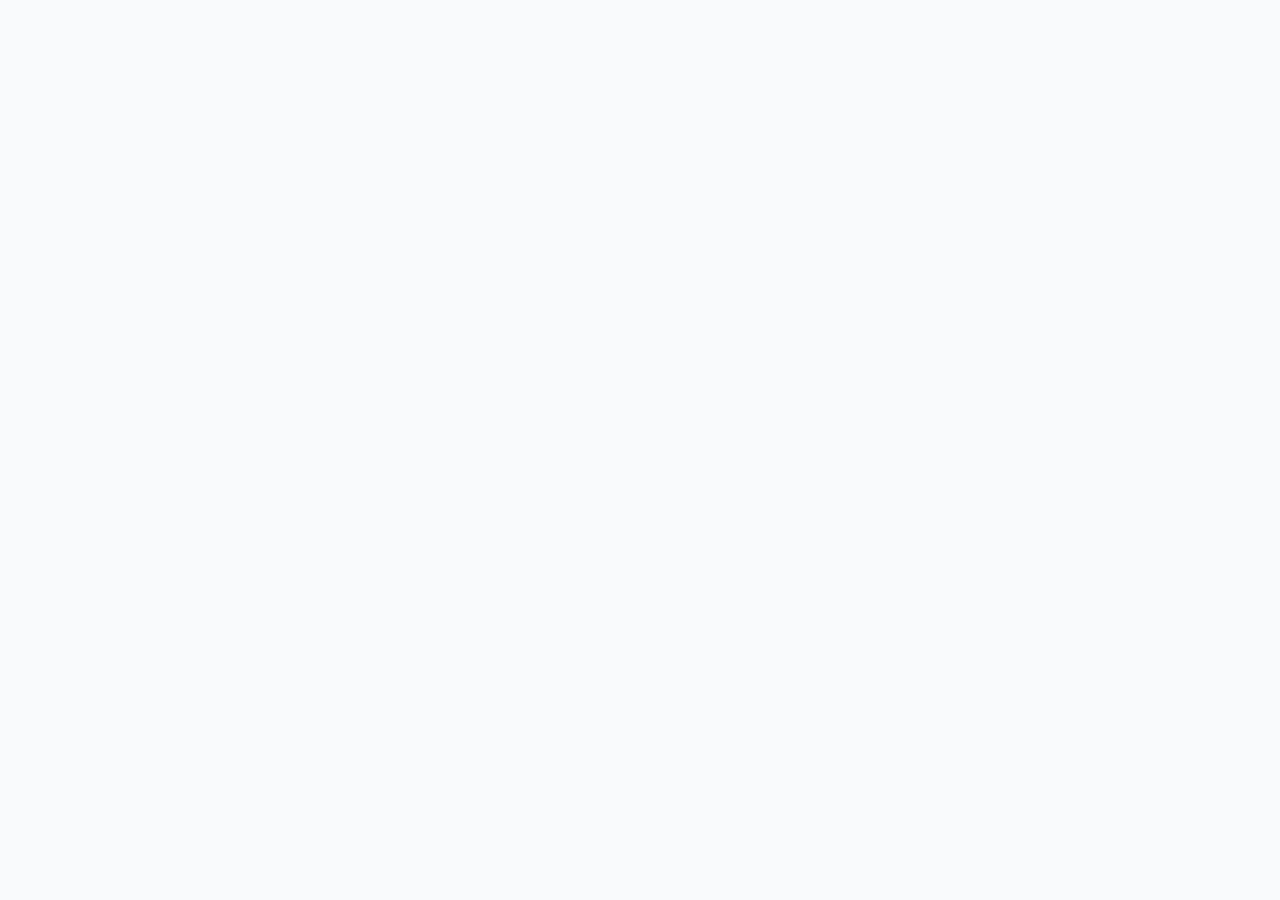
==== commit 46e2584f: "Add files via upload" ====
--- a/index.html.html
+++ b/index.html.html
@@ -3,14 +3,34 @@
 <head>
 <meta charset="UTF-8">
 <meta name="viewport" content="width=device-width,initial-scale=1,user-scalable=no">
-<title>e-RTLH - Kabupaten Ngawi</title>
+<title>e-RTLH Kabupaten Ngawi | DPRKP Ngawi</title>
 <meta name="theme-color" content="#0C2340">
+<meta name="description" content="Sistem Informasi Rumah Tidak Layak Huni (RTLH) Kabupaten Ngawi — DPRKP Kab. Ngawi. Data 19 Kecamatan dan 217 Desa/Kelurahan.">
+<meta name="robots" content="noindex,nofollow">
+<!-- Favicon -->
+<link rel="icon" type="image/x-icon" href="data/favicon.ico">
+<link rel="icon" type="image/png" sizes="32x32" href="data/favicon-32.png">
+<link rel="apple-touch-icon" href="data/favicon-192.png">
+<link rel="icon" type="image/png" sizes="192x192" href="data/favicon-192.png">
+<!-- Open Graph -->
+<meta property="og:title" content="e-RTLH Kabupaten Ngawi">
+<meta property="og:description" content="Sistem Informasi RTLH Kabupaten Ngawi — DPRKP">
+<meta property="og:image" content="https://e-rtlhngawi.id/data/logo-ngawi.png">
+<meta property="og:url" content="https://e-rtlhngawi.id">
+<meta property="og:type" content="website">
+<meta property="og:locale" content="id_ID">
+<link rel="preconnect" href="https://cdn.jsdelivr.net">
+<link rel="preconnect" href="https://unpkg.com">
+<link rel="preconnect" href="https://cdnjs.cloudflare.com">
+<link rel="preconnect" href="https://oiygddbzugipepatswxi.supabase.co">
+<link rel="dns-prefetch" href="https://cdn.jsdelivr.net">
+<link rel="dns-prefetch" href="https://unpkg.com">
 <link rel="stylesheet" href="https://unpkg.com/leaflet@1.9.4/dist/leaflet.css"/>
 <link rel="stylesheet" href="https://unpkg.com/leaflet.markercluster@1.5.3/dist/MarkerCluster.css"/>
 <link rel="stylesheet" href="https://unpkg.com/leaflet.markercluster@1.5.3/dist/MarkerCluster.Default.css"/>
 <link rel="stylesheet" href="https://cdnjs.cloudflare.com/ajax/libs/font-awesome/6.5.1/css/all.min.css"/>
 <link href="https://fonts.googleapis.com/css2?family=Plus+Jakarta+Sans:wght@400;500;600;700;800&display=swap" rel="stylesheet">
-<script src="https://cdn.jsdelivr.net/npm/@supabase/supabase-js@2"></script>
+<script src="https://cdn.jsdelivr.net/npm/@supabase/supabase-js@2/dist/umd/supabase.js"></script>
 <script src="https://cdn.jsdelivr.net/npm/chart.js@4.4.0/dist/chart.umd.min.js"></script>
 <style>
 :root{--navy:#0C2340;--navy-80:#1B3A5C;--gold:#C8A951;--gold-light:#E8D48B;
@@ -27,6 +47,7 @@
 *,*::before,*::after{box-sizing:border-box;margin:0;padding:0}
 html{scroll-behavior:smooth}
 body{font-family:var(--font);background:var(--gray-50);color:var(--gray-800);min-height:100dvh;overflow-x:hidden;-webkit-font-smoothing:antialiased}
+#appShell{display:none}
 ::-webkit-scrollbar{width:6px}::-webkit-scrollbar-thumb{background:var(--gray-300);border-radius:3px}
 
 /* HEADER */
@@ -82,10 +103,12 @@
 .grid-2{display:grid;grid-template-columns:repeat(auto-fit,minmax(320px,1fr));gap:18px}
 .grid-kec{display:grid;grid-template-columns:repeat(auto-fill,minmax(220px,1fr));gap:12px}
 .card{background:#fff;border-radius:var(--radius);box-shadow:var(--shadow);border:1px solid var(--gray-200);overflow:hidden;transition:var(--transition)}
-.mini-stat{background:#fff;border-radius:var(--radius-sm);box-shadow:var(--shadow);border:1px solid var(--gray-200);padding:16px;display:flex;flex-direction:column;gap:4px}
-.mini-stat .ms-icon{width:36px;height:36px;border-radius:10px;display:flex;align-items:center;justify-content:center;font-size:.9rem;color:#fff;margin-bottom:6px}
-.mini-stat .ms-val{font-size:1.5rem;font-weight:800;color:var(--gray-900);line-height:1}
-.mini-stat .ms-label{font-size:.65rem;font-weight:700;color:var(--gray-500);text-transform:uppercase;letter-spacing:.05em}
+.mini-stat{background:#fff;border-radius:var(--radius-sm);box-shadow:var(--shadow);border:1px solid var(--gray-200);padding:10px 12px;display:flex;flex-direction:row;align-items:center;gap:10px;cursor:pointer;transition:var(--transition)}
+.mini-stat:hover{border-color:var(--blue);box-shadow:0 4px 16px rgba(27,108,168,.13);transform:translateY(-1px)}
+.mini-stat .ms-icon{width:30px;height:30px;border-radius:8px;display:flex;align-items:center;justify-content:center;font-size:.78rem;color:#fff;flex-shrink:0}
+.mini-stat .ms-texts{display:flex;flex-direction:column;gap:1px}
+.mini-stat .ms-val{font-size:1.15rem;font-weight:800;color:var(--gray-900);line-height:1}
+.mini-stat .ms-label{font-size:.6rem;font-weight:700;color:var(--gray-500);text-transform:uppercase;letter-spacing:.04em}
 
 /* PROGRESS BAR STATUS */
 .status-bar-wrap{background:#fff;border-radius:var(--radius);box-shadow:var(--shadow);border:1px solid var(--gray-200);padding:20px}
@@ -101,7 +124,7 @@
 .desil-grid{display:grid;grid-template-columns:repeat(auto-fill,minmax(80px,1fr));gap:8px}
 .desil-chip{border-radius:var(--radius-xs);padding:10px 8px;text-align:center;cursor:pointer;transition:var(--transition);border:2px solid transparent}
 .desil-chip:hover{transform:translateY(-2px)}
-.desil-chip .dc-num{font-size:1.1rem;font-weight:800}
+.desil-chip .dc-label{font-size:.65rem;font-weight:700;text-transform:uppercase}
 .desil-chip .dc-label{font-size:.58rem;font-weight:700;text-transform:uppercase;opacity:.7}
 .desil-chip .dc-count{font-size:.72rem;font-weight:600;margin-top:3px}
 
@@ -115,8 +138,8 @@
 .kc-mb-seg{height:100%}
 
 /* WEBGIS PAGE */
-#pgWebgis{flex-direction:column}
-.webgis-toolbar{height:48px;background:#fff;border-bottom:1px solid var(--gray-200);display:flex;align-items:center;padding:0 12px;gap:6px;position:relative;z-index:8000;flex-shrink:0}
+#pgWebgis{flex-direction:column;overflow-y:auto}
+.webgis-toolbar{height:48px;background:#fff;border-bottom:1px solid var(--gray-200);display:flex;align-items:center;padding:0 12px;gap:6px;position:sticky;top:0;z-index:8000;flex-shrink:0}
 .tb-btn{display:flex;align-items:center;gap:5px;padding:6px 12px;border-radius:8px;background:var(--gray-50);border:1px solid var(--gray-200);color:var(--gray-700);font-size:.72rem;font-weight:600;cursor:pointer;font-family:inherit;transition:var(--transition);white-space:nowrap}
 .tb-btn:hover{background:var(--blue-bg);border-color:var(--blue);color:var(--blue)}
 .tb-btn.active{background:var(--blue-bg);border-color:var(--blue);color:var(--blue)}
@@ -124,20 +147,20 @@
 .tb-btn.gold{background:var(--gold);border-color:var(--gold);color:var(--navy);font-weight:700}
 .tb-btn.gold:hover{background:var(--gold-light)}
 .tb-sep{width:1px;height:24px;background:var(--gray-200);margin:0 2px;flex-shrink:0}
-.tb-title{font-size:.82rem;font-weight:800;color:var(--gray-900);flex:1;text-align:center;white-space:nowrap;overflow:hidden;text-overflow:ellipsis}
-.map-wrap{display:flex;flex:1;overflow:hidden}
-#map{flex:1}
-.sidebar{width:320px;flex-shrink:0;background:#fff;border-left:1px solid var(--gray-200);overflow-y:auto;display:flex;flex-direction:column}
-.sidebar-head{padding:14px 16px;border-bottom:1px solid var(--gray-200);background:var(--gray-50)}
-.sidebar-head h3{font-size:.82rem;font-weight:800;color:var(--gray-900)}
-.sidebar-head p{font-size:.68rem;color:var(--gray-500);margin-top:2px}
-.filter-row{display:flex;gap:6px;margin:10px 12px;flex-wrap:wrap}
+.tb-title{font-size:.9rem;font-weight:800;color:var(--gray-900);flex:1;text-align:center;line-height:1.2;overflow:hidden}
+.map-wrap{display:block;height:340px;flex-shrink:0}
+#map{width:100%;height:100%;min-height:60dvh}
+.sidebar{display:none}
+.wg-body{padding:14px 16px;max-width:1100px;margin:0 auto;width:100%}
+.filter-row{display:flex;gap:6px;flex-wrap:wrap;margin-bottom:8px;overflow-x:auto;-webkit-overflow-scrolling:touch;scrollbar-width:none}.filter-row::-webkit-scrollbar{display:none}
 .filter-chip{padding:4px 10px;border-radius:99px;border:1.5px solid var(--gray-200);font-size:.65rem;font-weight:700;cursor:pointer;font-family:inherit;background:#fff;color:var(--gray-600);transition:var(--transition)}
 .filter-chip.active{background:var(--navy);border-color:var(--navy);color:#fff}
-.sidebar-list{padding:8px}
-.rtlh-item{border-radius:var(--radius-xs);border:1.5px solid var(--gray-200);padding:10px 12px;margin-bottom:6px;cursor:pointer;transition:var(--transition);background:#fff}
+.sidebar-list{display:grid;grid-template-columns:repeat(auto-fill,minmax(280px,1fr));gap:8px;margin-top:10px}
+.rtlh-item{border-radius:var(--radius-xs);border:1.5px solid var(--gray-200);padding:10px 12px;cursor:pointer;transition:var(--transition);background:#fff}
 .rtlh-item:hover{border-color:var(--blue);background:var(--blue-bg)}
-.rtlh-item.selected{border-color:var(--blue);background:var(--blue-bg)}
+.rtlh-item.selected{border-color:var(--blue);box-shadow:0 0 0 3px rgba(27,108,168,.1)}
+.rtlh-item .ri-detail{display:none;border-top:1px solid var(--gray-100);margin-top:10px;padding-top:10px}
+.rtlh-item.selected .ri-detail{display:block}
 .ri-name{font-size:.8rem;font-weight:700;color:var(--gray-900)}
 .ri-sub{font-size:.65rem;color:var(--gray-500);margin-top:1px}
 .ri-badges{display:flex;gap:4px;margin-top:6px;flex-wrap:wrap}
@@ -145,14 +168,31 @@
 .badge.belum{background:#FEF2F2;color:var(--danger)}
 .badge.proses{background:#FFFBEB;color:var(--warning)}
 .badge.sudah{background:#F0FDF4;color:var(--success)}
+.badge.batal{background:#F3F4F6;color:#6B7280;border:1px solid #D1D5DB}
 .badge.desil{background:var(--blue-bg);color:var(--blue)}
 .badge.skor{background:var(--gray-100);color:var(--gray-700)}
-.kec-dashboard{padding:12px}
-.kd-stat{display:flex;justify-content:space-between;gap:8px;margin-bottom:12px}
+/* ═══ MAINTENANCE OVERLAY ═══ */
+#maintenanceOverlay{position:fixed;inset:0;z-index:99999;background:linear-gradient(135deg,#0f172a 0%,#1e3a5f 60%,#0f172a 100%);display:flex;flex-direction:column;align-items:center;justify-content:center;gap:20px;padding:24px}
+#maintenanceOverlay .mo-logo{display:flex;align-items:center;gap:14px;margin-bottom:8px}
+#maintenanceOverlay .mo-logo img{width:52px;height:52px;border-radius:12px}
+#maintenanceOverlay .mo-title{font-size:1.4rem;font-weight:800;color:#fff;letter-spacing:-.3px}
+#maintenanceOverlay .mo-sub{font-size:.75rem;color:#94a3b8}
+#maintenanceOverlay .mo-card{background:rgba(255,255,255,.07);border:1px solid rgba(255,255,255,.12);border-radius:16px;padding:28px 32px;max-width:400px;width:100%;backdrop-filter:blur(10px)}
+#maintenanceOverlay .mo-msg{color:#e2e8f0;font-size:.88rem;line-height:1.6;margin-bottom:20px;text-align:center}
+#maintenanceOverlay .mo-msg i{color:#FBBF24;margin-right:6px}
+#maintenanceOverlay .mo-inp-wrap{position:relative;margin-bottom:10px}
+#maintenanceOverlay .mo-input{width:100%;padding:10px 14px;border-radius:10px;border:1.5px solid rgba(255,255,255,.15);background:rgba(255,255,255,.08);color:#fff;font-size:.85rem;font-family:inherit;box-sizing:border-box}
+#maintenanceOverlay .mo-input::placeholder{color:#64748b}
+#maintenanceOverlay .mo-input:focus{outline:none;border-color:#3b82f6;background:rgba(255,255,255,.12)}
+#maintenanceOverlay .mo-btn{width:100%;padding:11px;border-radius:10px;background:linear-gradient(135deg,#3b82f6,#1d4ed8);color:#fff;border:none;font-size:.88rem;font-weight:700;cursor:pointer;font-family:inherit;transition:opacity .2s;margin-top:4px}
+#maintenanceOverlay .mo-btn:hover{opacity:.9}
+#maintenanceOverlay .mo-err{color:#f87171;font-size:.75rem;text-align:center;min-height:18px;margin-top:8px}
+.kec-dashboard{padding:0;margin-bottom:14px}
+.kd-stat{display:flex;justify-content:space-between;gap:8px;margin-bottom:10px}
 .kd-stat-item{flex:1;background:var(--gray-50);border-radius:var(--radius-xs);padding:10px;text-align:center;border:1px solid var(--gray-100)}
 .kd-stat-item .kdsi-val{font-size:1.1rem;font-weight:800;color:var(--gray-900)}
 .kd-stat-item .kdsi-lbl{font-size:.58rem;font-weight:700;color:var(--gray-400);text-transform:uppercase}
-.canvas-wrap{position:relative;height:160px;margin-bottom:12px}
+.canvas-wrap{position:relative;height:140px;margin-bottom:10px}
 
 /* KECLIST PAGE */
 #pgKecList{flex-direction:column}
@@ -268,13 +308,29 @@
   .user-chip span{display:none}
   .user-chip .uname{display:none}
   .keclist-grid{grid-template-columns:repeat(auto-fill,minmax(160px,1fr))}
+  /* Toolbar title lebih besar */
+  .tb-title{font-size:1rem!important;max-width:180px}
+  .webgis-toolbar{height:52px;padding:0 8px}
+  .tb-btn{padding:6px 10px}
   .grid-4{grid-template-columns:repeat(2,1fr)}
   .form-grid{grid-template-columns:1fr}
-  .detail-panel{max-width:calc(100% - 20px)}
+  .detail-panel{max-width:calc(100% - 20px);max-height:85dvh}
   .modal{max-width:100%;margin:0;border-radius:var(--radius) var(--radius) 0 0;align-self:flex-end;max-height:95dvh}
   .overlay{align-items:flex-end;padding:0}
   .mob-sidebar-toggle{display:flex!important}
   .modal-head h3{font-size:.85rem}
+  /* Form input lebih besar di HP */
+  .form-group input,.form-group select,.form-group textarea{font-size:16px!important;padding:10px 12px}
+  /* Tombol aksi detail panel lebih besar */
+  #dpActions{padding:12px 14px 16px;gap:10px}
+  #dpActions .btn{padding:10px 16px;font-size:.82rem;flex:1;justify-content:center}
+  /* Filter chips scroll horizontal */
+  .filter-row{flex-wrap:nowrap!important;overflow-x:auto;-webkit-overflow-scrolling:touch;scrollbar-width:none;padding-bottom:6px}
+  .filter-row::-webkit-scrollbar{display:none}
+  .filter-chip{flex-shrink:0;white-space:nowrap;padding:6px 12px;font-size:.75rem}
+  /* Sidebar item tap area lebih besar */
+  .rtlh-item{padding:14px 16px}
+  .ri-head{gap:10px}
 }
 @media(min-width:769px){
   .mob-sidebar-toggle{display:none!important}
@@ -288,6 +344,32 @@
   .page-scroll{padding-bottom:60px!important}
   #pgWebgis .map-wrap{padding-bottom:54px}
 }
+
+/* ══ UX IMPROVEMENTS ══ */
+/* Tombol salin NIK */
+.copy-nik-btn{background:none;border:1px solid var(--gray-300);border-radius:6px;padding:2px 8px;font-size:.65rem;cursor:pointer;color:var(--gray-500);transition:var(--transition)}
+.copy-nik-btn:hover{background:var(--gray-100);color:var(--gray-700)}
+/* Search input auto-complete */
+.nik-search-input{-webkit-user-select:text;user-select:text}
+/* Status badge di sidebar lebih besar di mobile */
+@media(max-width:768px){
+  .ri-badges{gap:4px}
+  .badge{font-size:.62rem;padding:2px 6px}
+  .ri-sub{font-size:.72rem}
+  /* Search box lebih besar */
+  .nik-search-input{font-size:16px!important;padding:14px 16px}
+  .nik-search-btn{padding:0 20px;font-size:.9rem}
+  /* Hero lebih compact di mobile */
+  .hero{padding:20px 16px 12px!important}
+  .hero h1{font-size:1.4rem!important;margin-bottom:4px}
+  .hero p.hero-desc{font-size:.75rem!important;margin-bottom:0;opacity:.8}
+  .hero-chip{font-size:.62rem!important;padding:3px 10px!important}
+  /* Search sticky */
+  .section[style*='sticky']{padding:8px 12px!important}
+}
+/* Loading skeleton */
+.skeleton{background:linear-gradient(90deg,var(--gray-100) 25%,var(--gray-200) 50%,var(--gray-100) 75%);background-size:200% 100%;animation:shimmer 1.5s infinite}
+@keyframes shimmer{0%{background-position:200% 0}100%{background-position:-200% 0}}
 
 /* TABLE EDITOR */
 .te-th{background:var(--navy);color:#fff;padding:8px 10px;font-size:.62rem;font-weight:700;text-transform:uppercase;letter-spacing:.04em;white-space:nowrap;position:sticky;top:0;border-right:1px solid rgba(255,255,255,.1);user-select:none;cursor:pointer}
@@ -332,6 +414,39 @@
 </head>
 <body>
 
+<!-- ═══ MAINTENANCE / AKSES TERBATAS ═══ -->
+<div id="maintenanceOverlay" style="display:none">
+  <div class="mo-logo">
+    <img src="data/logo-dprkp.png" alt="DPRKP" onerror="this.style.display='none'">
+    <div>
+      <div class="mo-title">e-<em style="font-style:italic">RTLH</em> Ngawi</div>
+      <div class="mo-sub">DPRKP Kabupaten Ngawi</div>
+    </div>
+  </div>
+  <div class="mo-card">
+    <div class="mo-msg">
+      <i class="fas fa-shield-alt"></i>
+      Akses terbatas untuk staf DPRKP Kabupaten Ngawi.<br>
+      Akses saat ini hanya untuk <strong style="color:#FBBF24">staf DPRKP Kab. Ngawi</strong>.<br>
+      Silakan login untuk melanjutkan.
+    </div>
+    <div class="mo-inp-wrap">
+      <input class="mo-input" type="text" id="moEmail" placeholder="Username" autocomplete="username" autocorrect="off" autocapitalize="off" spellcheck="false" onkeydown="if(event.key==='Enter')document.getElementById('moPass').focus()">
+    </div>
+    <div class="mo-inp-wrap">
+      <input class="mo-input" type="password" id="moPass" placeholder="Password" onkeydown="if(event.key==='Enter')doMaintenanceLogin()">
+    </div>
+    <button class="mo-btn" onclick="doMaintenanceLogin()"><i class="fas fa-sign-in-alt"></i> Masuk</button>
+    <div class="mo-err" id="moErr"></div>
+    <div style="margin-top:14px;text-align:center;font-size:.68rem;color:#475569">
+      <i class="fas fa-shield-alt"></i> Sistem sedang dikembangkan. Akses khusus staf DPRKP.
+    </div>
+  </div>
+</div>
+
+<!-- ═══ APP SHELL (tersembunyi sampai login) ═══ -->
+<div id="appShell">
+
 <!-- HEADER -->
 <header class="app-header">
   <div class="brand" onclick="nav('beranda')">
@@ -343,9 +458,9 @@
   </div>
   <nav class="nav-tabs" id="navTabs">
     <button class="nav-tab active" id="ntBeranda" onclick="nav('beranda')"><i class="fas fa-home"></i> Beranda</button>
+    <button class="nav-tab" id="ntWebgis" onclick="nav('keclist')"><i class="fas fa-map-marked-alt"></i> WebGIS</button>
   </nav>
   <div class="header-right">
-    <button class="btn-icon-sm" onclick="hardRefresh()" title="Refresh Data (tanpa reload halaman)"><i class="fas fa-sync-alt" id="icoRefresh"></i></button>
     <button class="btn-icon-sm" id="btnExcelKab" onclick="openExcelKab()" title="Unduh / Unggah Excel Kabupaten" style="display:none"><i class="fas fa-file-excel"></i></button>
     <div id="authArea"></div>
   </div>
@@ -354,6 +469,7 @@
 <!-- MOBILE BOTTOM NAV -->
 <nav class="mob-bottom-nav">
   <button class="mob-nav-btn active" id="mnBeranda" onclick="nav('beranda')"><i class="fas fa-home"></i>Beranda</button>
+  <button class="mob-nav-btn" id="mnWebgis" onclick="nav('keclist')"><i class="fas fa-map-marked-alt"></i>WebGIS</button>
 </nav>
 
 <!-- TOAST -->
@@ -363,28 +479,45 @@
 <div class="page active" id="pgBeranda">
   <div class="page-scroll">
 
-    <!-- HERO -->
-    <div class="hero">
+        <!-- HERO compact -->
+    <div class="hero" style="padding-bottom:16px">
       <div class="hero-inner">
         <div class="hero-chip"><i class="fas fa-shield-alt"></i> Sistem Informasi RTLH Terpadu</div>
         <h1>e-<span>RTLH</span> Kabupaten Ngawi</h1>
-        <p>Data center pengelolaan Rumah Tidak Layak Huni berbasis NIK. Terintegrasi 19 kecamatan, 217 desa/kelurahan, dan BNBA Kementerian PKP.</p>
-        <div class="nik-search-wrap">
-          <input class="nik-search-input" id="nikSearchInput" type="text" placeholder="Cari NIK, No KK, atau Nama KK..." maxlength="80" onkeydown="if(event.key==='Enter')searchNIK()">
-          <button class="nik-search-btn" onclick="searchNIK()"><i class="fas fa-search"></i> Cari</button>
-        </div>
-        <div id="nikResult"></div>
-      </div>
-    </div>
-
-    <!-- STAT CARDS (pull up over hero) -->
-    <div class="section pull-up">
+        <p class="hero-desc">Data RTLH 19 Kecamatan, 217 Desa/Kelurahan se-Kabupaten Ngawi.</p>
+      </div>
+    </div>
+
+    <!-- STAT CARDS -->
+    <div class="section pull-up" style="margin-bottom:0;padding-bottom:8px">
       <div class="grid-4">
-        <div class="mini-stat"><div class="ms-icon" style="background:linear-gradient(135deg,var(--blue),var(--blue-light))"><i class="fas fa-house-damage"></i></div><div class="ms-val" id="gs-total">-</div><div class="ms-label">Total RTLH</div></div>
-        <div class="mini-stat"><div class="ms-icon" style="background:linear-gradient(135deg,#16A34A,#22C55E)"><i class="fas fa-check-circle"></i></div><div class="ms-val" id="gs-sudah">-</div><div class="ms-label">Sudah Ditangani</div></div>
-        <div class="mini-stat"><div class="ms-icon" style="background:linear-gradient(135deg,#F59E0B,#FBBF24)"><i class="fas fa-clock"></i></div><div class="ms-val" id="gs-proses">-</div><div class="ms-label">Dalam Proses</div></div>
-        <div class="mini-stat"><div class="ms-icon" style="background:linear-gradient(135deg,var(--danger),#F87171)"><i class="fas fa-exclamation-triangle"></i></div><div class="ms-val" id="gs-belum">-</div><div class="ms-label">Belum Ditangani</div></div>
-      </div>
+        <div class="mini-stat" onclick="nav('keclist')"><div class="ms-icon" style="background:linear-gradient(135deg,var(--blue),var(--blue-light))"><i class="fas fa-database"></i></div><div class="ms-texts"><div class="ms-val" id="gs-total">-</div><div class="ms-label">Total Data</div></div></div>
+        <div class="mini-stat" onclick="nav('keclist')"><div class="ms-icon" style="background:linear-gradient(135deg,#16A34A,#22C55E)"><i class="fas fa-home"></i></div><div class="ms-texts"><div class="ms-val" id="gs-layak">-</div><div class="ms-label">Layak Huni</div></div></div>
+        <div class="mini-stat" onclick="nav('keclist')"><div class="ms-icon" style="background:linear-gradient(135deg,var(--danger),#F87171)"><i class="fas fa-house-damage"></i></div><div class="ms-texts"><div class="ms-val" id="gs-belum">-</div><div class="ms-label">RTLH</div></div></div>
+      </div>
+    </div>
+
+    <!-- SEARCH BAR sticky -->
+    <div class="section" style="padding:10px 16px;position:sticky;top:0;z-index:100;background:var(--gray-50);box-shadow:0 2px 8px rgba(0,0,0,.06)">
+      <div style="display:flex;gap:8px">
+        <input id="nikSearchInput" type="text"
+          placeholder="🔍 Cari nama, NIK, desa, kecamatan..."
+          maxlength="80" autocomplete="off" autocorrect="off" spellcheck="false" inputmode="search"
+          style="flex:1;padding:12px 16px;border-radius:12px;border:2px solid var(--gray-200);font-size:16px;font-family:inherit;background:#fff;color:var(--gray-900);outline:none;transition:border .2s"
+          onfocus="this.style.borderColor='var(--blue)'" onblur="this.style.borderColor='var(--gray-200)'"
+          onkeydown="if(event.key==='Enter')searchNIK()"
+          oninput="if(this.value.length>=3)clearTimeout(this._t);this._t=setTimeout(()=>searchNIK(),600)">
+        <button onclick="searchNIK()" style="padding:12px 18px;border-radius:12px;background:var(--blue);color:#fff;border:none;font-size:.85rem;font-weight:700;cursor:pointer;font-family:inherit;white-space:nowrap;flex-shrink:0"><i class="fas fa-search"></i></button>
+      </div>
+      <div style="display:none;gap:8px;margin-top:8px;align-items:center" id="searchFilters">
+        <select id="searchStatus" onchange="searchNIK()" style="padding:8px 12px;border-radius:8px;border:1.5px solid var(--gray-300);background:#fff;color:var(--gray-800);font-size:.78rem;font-family:inherit;cursor:pointer;flex:1">
+          <option value="">Semua Status</option>
+          <option value="RTLH">RTLH</option>
+          <option value="Layak Huni">Layak Huni</option>
+          <option value="Dibatalkan">Dibatalkan</option>
+        </select>
+      </div>
+      <div id="nikResult"></div>
     </div>
 
     <!-- PETA SEBARAN RTLH -->
@@ -397,7 +530,7 @@
       </div>
       <div class="card" style="overflow:hidden">
         <div style="position:relative">
-          <div id="mapBeranda" style="height:500px;width:100%"></div>
+          <div id="mapBeranda" style="height:360px;width:100%"></div>
           <div style="position:absolute;bottom:16px;right:10px;z-index:1000;background:rgba(12,35,64,.85);border-radius:10px;padding:10px 12px;min-width:130px;backdrop-filter:blur(4px)">
             <div style="font-size:.62rem;font-weight:800;text-transform:uppercase;color:rgba(255,255,255,.6);margin-bottom:7px;letter-spacing:.05em">Jumlah RTLH</div>
             <div class="leg-item"><div class="leg-dot" style="background:#3B82F6"></div><span style="color:#fff">&lt; 20</span></div>
@@ -415,27 +548,23 @@
 
         <!-- Progress Penanganan -->
         <div class="status-bar-wrap">
-          <div class="status-bar-title"><i class="fas fa-chart-bar"></i> Progress Penanganan RTLH Kabupaten</div>
+          <div class="status-bar-title"><i class="fas fa-chart-pie"></i> Status Layak Huni vs RTLH</div>
+          <div style="position:relative;height:200px;margin-bottom:12px">
+            <canvas id="chartStatus"></canvas>
+          </div>
           <div class="prog-bar-track" id="statusBar">
             <div class="prog-bar-seg" id="pbSudah" style="background:var(--success)"></div>
-            <div class="prog-bar-seg" id="pbProses" style="background:var(--warning)"></div>
             <div class="prog-bar-seg" id="pbBelum" style="background:var(--danger)"></div>
           </div>
-          <div class="status-legend" style="margin-bottom:14px">
-            <div class="sl-item"><div class="sl-dot" style="background:var(--success)"></div><span id="lgSudah">Sudah: 0%</span></div>
-            <div class="sl-item"><div class="sl-dot" style="background:var(--warning)"></div><span id="lgProses">Proses: 0%</span></div>
-            <div class="sl-item"><div class="sl-dot" style="background:var(--danger)"></div><span id="lgBelum">Belum: 0%</span></div>
+          <div class="status-legend" style="margin-top:10px">
+            <div class="sl-item"><div class="sl-dot" style="background:var(--success)"></div><span id="lgSudah">Layak Huni: 0%</span></div>
+            <div class="sl-item"><div class="sl-dot" style="background:var(--danger)"></div><span id="lgBelum">RTLH: 0%</span></div>
           </div>
-          <div style="font-size:.72rem;font-weight:700;color:var(--gray-600);margin-bottom:8px">Stacked per Kecamatan</div>
-          <div style="position:relative;height:180px"><canvas id="chartStatus"></canvas></div>
         </div>
 
         <!-- Distribusi Desil -->
         <div class="status-bar-wrap">
-          <div class="status-bar-title"><i class="fas fa-layer-group"></i> Distribusi Desil DTSEN</div>
-          <div style="background:linear-gradient(135deg,#FFF1F2,#FEF2F2);border:1px solid #FECACA;border-radius:8px;padding:10px 12px;margin-bottom:12px;font-size:.72rem;color:#BE123C;font-weight:600">
-            <i class="fas fa-exclamation-circle"></i> <strong>Desil 1–4</strong> adalah kelompok prioritas utama penerima bantuan RTLH
-          </div>
+          <div class="status-bar-title"><i class="fas fa-layer-group"></i> Distribusi Desil DTSEN / MyPKP</div>
           <div class="desil-grid" id="desilGrid">
             <div class="empty-state" style="grid-column:1/-1"><i class="fas fa-circle-notch fa-spin"></i><p>Memuat...</p></div>
           </div>
@@ -446,28 +575,7 @@
       </div>
     </div>
 
-    <!-- TABEL REKAP -->
-    <div class="section">
-      <div class="section-head"><i class="fas fa-table"></i> Rekap RTLH per Kecamatan</div>
-      <div class="card" style="overflow:auto">
-        <table id="kecTable" style="width:100%;border-collapse:collapse;font-size:.75rem">
-          <thead>
-            <tr style="background:var(--navy);color:#fff">
-              <th style="padding:10px 14px;text-align:left;font-size:.65rem;text-transform:uppercase;letter-spacing:.04em;white-space:nowrap">Kecamatan</th>
-              <th style="padding:10px 14px;text-align:center;font-size:.65rem;text-transform:uppercase;letter-spacing:.04em">Total</th>
-              <th style="padding:10px 14px;text-align:center;font-size:.65rem;text-transform:uppercase;letter-spacing:.04em">Sudah</th>
-              <th style="padding:10px 14px;text-align:center;font-size:.65rem;text-transform:uppercase;letter-spacing:.04em">Proses</th>
-              <th style="padding:10px 14px;text-align:center;font-size:.65rem;text-transform:uppercase;letter-spacing:.04em">Belum</th>
-              <th style="padding:10px 14px;text-align:left;font-size:.65rem;text-transform:uppercase;letter-spacing:.04em;min-width:120px">Progress</th>
-              <th style="padding:10px 14px;text-align:center;font-size:.65rem;text-transform:uppercase;letter-spacing:.04em">Aksi</th>
-            </tr>
-          </thead>
-          <tbody id="kecTableBody">
-            <tr><td colspan="7" style="text-align:center;padding:24px;color:var(--gray-400)"><i class="fas fa-circle-notch fa-spin"></i> Memuat...</td></tr>
-          </tbody>
-        </table>
-      </div>
-    </div>
+
 
     <!-- GRID KARTU KECAMATAN -->
     <div class="section">
@@ -502,71 +610,147 @@
 <!-- ═══════════════════════════════ PAGE: WEBGIS ═══════════════════════════════ -->
 <div class="page" id="pgWebgis">
   <div class="webgis-toolbar">
-    <button class="tb-btn" onclick="nav('beranda')" title="Kembali ke Beranda"><i class="fas fa-home"></i> Beranda</button>
+    <button class="tb-btn" onclick="nav('beranda')" title="Kembali ke Beranda"><i class="fas fa-home"></i> <span class="tb-label">Beranda</span></button>
     <div class="tb-sep"></div>
     <span class="tb-title" id="tbTitle">WebGIS RTLH</span>
     <div class="tb-sep"></div>
-    <button class="tb-btn mob-sidebar-toggle" id="btnMobSidebar" onclick="toggleMobSidebar()"><i class="fas fa-list"></i></button>
     <button class="tb-btn" id="btnAddRtlh" onclick="openForm(null)" style="display:none"><i class="fas fa-plus"></i> <span class="tb-label">Tambah</span></button>
-    <button class="tb-btn" id="btnTableEditor" onclick="openTableEditor()" style="display:none" title="Table Editor — Edit seperti spreadsheet"><i class="fas fa-table"></i> <span class="tb-label">Tabel</span></button>
     <button class="tb-btn" id="btnDownload" onclick="openDownloadModal()"><i class="fas fa-download"></i></button>
     <button class="tb-btn danger" id="btnDelAll" onclick="deleteAllKec()" style="display:none"><i class="fas fa-trash-alt"></i></button>
   </div>
   <div class="map-wrap">
     <div id="map"></div>
-    <div class="sidebar" id="sidebar">
-      <div id="sidebarContent"></div>
+    <div class="map-legend">
+      <h4>Status</h4>
+      <div style="display:flex;flex-direction:column;gap:5px">
+        <div style="display:flex;align-items:center;gap:6px;font-size:.72rem"><div style="width:12px;height:12px;border-radius:50%;background:#16A34A;flex-shrink:0"></div>Layak Huni</div>
+        <div style="display:flex;align-items:center;gap:6px;font-size:.72rem"><div style="width:12px;height:12px;border-radius:50%;background:#DC2626;flex-shrink:0"></div>RTLH</div>
+        <div style="display:flex;align-items:center;gap:6px;font-size:.72rem"><div style="width:12px;height:12px;border-radius:50%;background:#94A3B8;flex-shrink:0"></div>Dibatalkan</div>
+      </div>
     </div>
   </div>
-  <!-- Detail panel float -->
-  <div class="detail-panel" id="detailPanel">
-    <div class="dp-head">
-      <h4 id="dpTitle">Detail RTLH</h4>
-      <button class="dp-close" onclick="closeDetail()"><i class="fas fa-times"></i></button>
-    </div>
-    <div class="dp-body" id="dpBody"></div>
-    <div class="dp-actions" id="dpActions"></div>
+  <div class="wg-body" id="wgBody"></div>
+</div>
+
+<!-- ═══════════════════════════════ MODALS ═══════════════════════════════ -->
+
+<!-- DETAIL PANEL (floating card di atas peta) -->
+<div class="detail-panel" id="detailPanel">
+  <div style="display:flex;align-items:center;justify-content:space-between;padding:12px 14px 0">
+    <div id="dpTitle" style="font-size:.9rem;font-weight:800;color:var(--navy)"></div>
+    <button onclick="closeDetail()" style="background:none;border:none;cursor:pointer;color:var(--gray-400);font-size:1rem"><i class="fas fa-times"></i></button>
+  </div>
+  <div id="dpBody" style="padding:10px 14px"></div>
+  <div id="dpActions" style="display:flex;gap:8px;flex-wrap:wrap;padding:10px 14px 14px"></div>
+</div>
+
+<!-- LOGIN MODAL -->
+<!-- MODAL DOWNLOAD EXCEL (per kecamatan) -->
+<div class="overlay" id="ovDownload">
+  <div class="modal" style="max-width:420px">
+    <div class="modal-head">
+      <div><h3><i class="fas fa-download" style="color:var(--success)"></i> Unduh Excel</h3>
+        <div class="sub" id="dlSub">Data RTLH kecamatan ini</div>
+      </div>
+      <button class="modal-x" onclick="closeModal('ovDownload')"><i class="fas fa-times"></i></button>
+    </div>
+    <div class="modal-body">
+      <p style="font-size:.8rem;color:var(--gray-600);margin-bottom:16px">Unduh data RTLH kecamatan yang sedang aktif dalam format Excel (.xlsx).</p>
+      <div style="display:flex;flex-direction:column;gap:10px">
+        <button class="btn btn-success" style="justify-content:center" onclick="downloadExcel(true)"><i class="fas fa-download"></i> Unduh Excel Lengkap (dengan NIK/KK)</button>
+      </div>
+      <div id="btnDlFull" style="display:none"></div>
+    </div>
+    <div class="modal-footer">
+      <button class="btn btn-ghost" onclick="closeModal('ovDownload')">Tutup</button>
+    </div>
   </div>
 </div>
 
-<!-- ═══════════════════════════════ MODALS ═══════════════════════════════ -->
-
-<!-- LOGIN MODAL -->
+<!-- MODAL EXCEL KABUPATEN -->
+<div class="overlay" id="ovExcelKab">
+  <div class="modal" style="max-width:500px">
+    <div class="modal-head">
+      <div><h3><i class="fas fa-file-excel" style="color:var(--success)"></i> Excel Kabupaten</h3>
+        <div class="sub">Unduh / Unggah data seluruh kabupaten</div>
+      </div>
+      <button class="modal-x" onclick="closeModal('ovExcelKab')"><i class="fas fa-times"></i></button>
+    </div>
+    <div class="modal-body">
+      <div style="display:grid;grid-template-columns:1fr 1fr;gap:10px;margin-bottom:14px">
+        <div class="form-group" style="margin:0">
+          <label>Kecamatan</label>
+          <select id="exKec" style="font-size:.78rem">
+            <option value="">Semua Kecamatan</option>
+          </select>
+        </div>
+        <div class="form-group" style="margin:0">
+          <label>Status RTLH</label>
+          <select id="exStatus" style="font-size:.78rem">
+            <option value="">Semua Status</option>
+            <option value="RTLH">RTLH</option>
+            <option value="Layak Huni">Layak Huni</option>
+            <option value="Dibatalkan">Dibatalkan</option>
+          </select>
+        </div>
+        <div class="form-group" style="margin:0">
+          <label>Desil</label>
+          <select id="exDesil" style="font-size:.78rem">
+            <option value="">Semua Desil</option>
+            <option>Desil 1</option>
+            <option>Desil 2</option>
+            <option>Desil 3</option>
+            <option>Desil 4</option>
+            <option>Desil 5</option>
+            <option>Desil 6</option>
+            <option>Desil 7</option>
+            <option>Desil 8</option>
+            <option>Desil 9</option>
+            <option>Desil 10</option>
+          </select>
+        </div>
+        <div class="form-group" style="margin:0">
+          <label>Tahun Bantuan</label>
+          <input type="text" id="exTahun" placeholder="misal: 2025" style="font-size:.78rem">
+        </div>
+      </div>
+      <div style="display:flex;flex-direction:column;gap:8px;margin-bottom:14px">
+        <button class="btn btn-success" style="justify-content:center" onclick="downloadExcelKab(true)"><i class="fas fa-download"></i> Unduh Excel Lengkap (dengan NIK/KK)</button>
+        <div id="btnDlKabFull" style="display:none"></div>
+      </div>
+      <div style="border-top:1px solid var(--gray-200);padding-top:14px">
+        <div style="font-size:.72rem;font-weight:700;color:var(--gray-700);margin-bottom:8px"><i class="fas fa-upload"></i> Import Excel</div>
+        <div class="upload-zone" onclick="document.getElementById('xlsxKabFile').click()" id="exUploadZone" style="padding:16px;border-radius:10px;border:2px dashed var(--gray-300);text-align:center;cursor:pointer">
+          <i class="fas fa-file-excel" style="font-size:1.5rem;color:var(--success);margin-bottom:6px;display:block"></i>
+          <p style="font-size:.78rem;color:var(--gray-500)">Klik atau seret file Excel (.xlsx) di sini</p>
+          <input type="file" id="xlsxKabFile" accept=".xlsx" style="display:none" onchange="importExcelKab(this)">
+        </div>
+        <div id="exImportLog" style="display:none;margin-top:10px;font-size:.72rem;max-height:150px;overflow-y:auto"></div>
+      </div>
+    </div>
+    <div class="modal-footer">
+      <button class="btn btn-ghost" onclick="closeModal('ovExcelKab')">Tutup</button>
+    </div>
+  </div>
+</div>
+
 <div class="overlay" id="ovLogin">
-  <div class="modal" style="max-width:400px">
+  <div class="modal" style="max-width:380px">
     <div class="modal-head">
-      <div><h3><i class="fas fa-lock"></i> Login Admin</h3><div class="sub">Masuk untuk mengelola data RTLH</div></div>
+      <div><h3><i class="fas fa-lock"></i> Login</h3><div class="sub">e-RTLH Ngawi · DPRKP Kab. Ngawi</div></div>
       <button class="modal-x" onclick="closeLogin()"><i class="fas fa-times"></i></button>
     </div>
     <div class="modal-body">
-      <div class="login-tabs">
-        <button class="login-tab active" id="ltEmail" onclick="switchLoginTab('email')"><i class="fas fa-envelope"></i> Email</button>
-        <button class="login-tab" id="ltUsername" onclick="switchLoginTab('username')"><i class="fas fa-user"></i> Username</button>
-      </div>
-      <div id="loginFormEmail">
-        <div class="form-group" style="margin-bottom:10px">
-          <label>Email</label>
-          <input type="email" id="liEmail" placeholder="admin@ngawi.go.id">
-        </div>
-        <div class="form-group" style="margin-bottom:14px">
-          <label>Password</label>
-          <input type="password" id="liPass" placeholder="••••••••" onkeydown="if(event.key==='Enter')doLogin()">
-        </div>
-        <button class="btn btn-primary" style="width:100%;justify-content:center" onclick="doLogin()"><i class="fas fa-sign-in-alt"></i> Masuk</button>
-        <div class="auth-divider"><span>atau daftar via</span></div>
-        <button class="btn" style="width:100%;justify-content:center;background:#fff;border:1.5px solid var(--gray-200);color:var(--gray-700)" onclick="doGoogleLogin()"><img src="https://developers.google.com/identity/images/g-logo.png" style="width:16px"> Google</button>
-      </div>
-      <div id="loginFormUsername" style="display:none">
-        <div class="form-group" style="margin-bottom:10px">
-          <label>Username</label>
-          <input type="text" id="liUsername" placeholder="contoh: admin_bringin">
-        </div>
-        <div class="form-group" style="margin-bottom:14px">
-          <label>Password</label>
-          <input type="password" id="liPassU" placeholder="••••••••" onkeydown="if(event.key==='Enter')doLoginUsername()">
-        </div>
-        <button class="btn btn-primary" style="width:100%;justify-content:center" onclick="doLoginUsername()"><i class="fas fa-sign-in-alt"></i> Masuk</button>
-      </div>
+      <div class="form-group" style="margin-bottom:10px">
+        <label>Username</label>
+        <input type="text" id="liUsername" placeholder="username" autocomplete="username" autocapitalize="off" spellcheck="false">
+      </div>
+      <div class="form-group" style="margin-bottom:16px">
+        <label>Password</label>
+        <input type="password" id="liPass" placeholder="••••••••" autocomplete="current-password" onkeydown="if(event.key==='Enter')doLogin()">
+      </div>
+      <button class="btn btn-primary" style="width:100%;justify-content:center" onclick="doLogin()"><i class="fas fa-sign-in-alt"></i> Masuk</button>
+      <div style="margin-top:12px;font-size:.65rem;color:var(--gray-400);text-align:center"><i class="fas fa-shield-alt"></i> Akses khusus staf DPRKP Kab. Ngawi</div>
     </div>
   </div>
 </div>
@@ -581,9 +765,10 @@
     <div class="modal-body">
       <div class="form-grid" id="formGrid"></div>
       <div id="photoUploadSection" style="margin-top:12px;display:none">
-        <label style="font-size:.68rem;font-weight:700;color:var(--gray-600);text-transform:uppercase;display:block;margin-bottom:6px">Foto Rumah</label>
+        <label style="font-size:.68rem;font-weight:700;color:var(--gray-600);text-transform:uppercase;display:block;margin-bottom:6px">Foto Rumah (opsional)</label>
         <input type="file" id="photoFile" accept="image/*" style="font-size:.8rem">
         <div id="photoPreview" style="margin-top:8px"></div>
+        <div style="font-size:.65rem;color:var(--gray-400);margin-top:4px"><i class="fas fa-info-circle"></i> Dokumen lain (BA, surat, dll) bisa diupload setelah data tersimpan via tombol "Dokumen & Foto".</div>
       </div>
     </div>
     <div class="modal-footer">
@@ -593,241 +778,158 @@
   </div>
 </div>
 
+<!-- MODAL VERIFIKASI LAPANGAN -->
+<div class="overlay" id="ovVerif">
+  <div class="modal" style="max-width:500px">
+    <div class="modal-head">
+      <div><h3><i class="fas fa-clipboard-check" style="color:#10B981"></i> Verifikasi Lapangan</h3>
+        <div class="sub" id="verifSub">Tambah data verifikasi</div>
+      </div>
+      <button class="modal-x" onclick="closeModal('ovVerif')"><i class="fas fa-times"></i></button>
+    </div>
+    <div class="modal-body">
+      <div style="display:grid;grid-template-columns:1fr 1fr 1fr;gap:10px;margin-bottom:12px">
+        <div class="form-group" style="margin:0">
+          <label>Hasil Verifikasi <span style="color:var(--danger)">*</span></label>
+          <select id="verifHasil">
+            <option value="">-- Pilih --</option>
+            <option value="Layak">Layak (Tidak RTLH)</option>
+            <option value="Tidak Layak">Tidak Layak (RTLH)</option>
+          </select>
+        </div>
+        <div class="form-group" style="margin:0">
+          <label>Keterangan</label>
+          <input type="text" id="verifKet" placeholder="Misal: Pernah dibantu DD">
+        </div>
+        <div class="form-group" style="margin:0">
+          <label>Tahun Verifikasi <span style="color:var(--danger)">*</span></label>
+          <select id="verifTahun">
+            <option value="">-- Pilih --</option>
+            <option value="2021">2021</option>
+            <option value="2022">2022</option>
+            <option value="2023">2023</option>
+            <option value="2024">2024</option>
+            <option value="2025">2025</option>
+            <option value="2026">2026</option>
+            <option value="2027">2027</option>
+          </select>
+        </div>
+      </div>
+      <div class="form-group">
+        <label>Nama Petugas Verifikasi</label>
+        <input type="text" id="verifPetugas" placeholder="Nama petugas yang melakukan verifikasi">
+      </div>
+      <div id="verifHistori" style="margin-top:14px"></div>
+    </div>
+    <div class="modal-footer">
+      <button class="btn btn-ghost" onclick="closeModal('ovVerif')">Tutup</button>
+      <button class="btn btn-primary" onclick="saveVerif()" style="background:#10B981"><i class="fas fa-save"></i> Simpan Verifikasi</button>
+    </div>
+  </div>
+</div>
+
+<!-- MODAL DOKUMEN & FOTO -->
+<div class="overlay" id="ovDok">
+  <div class="modal" style="max-width:520px">
+    <div class="modal-head">
+      <div><h3><i class="fas fa-folder-open" style="color:var(--warning)"></i> Dokumen & Foto</h3>
+        <div class="sub" id="dokSub">Kelola dokumen pendukung</div>
+      </div>
+      <button class="modal-x" onclick="closeModal('ovDok')"><i class="fas fa-times"></i></button>
+    </div>
+    <div class="modal-body">
+      <div style="background:var(--gray-50);border-radius:10px;padding:14px;border:1px solid var(--gray-200);margin-bottom:14px">
+        <div style="font-size:.72rem;font-weight:700;color:var(--gray-700);margin-bottom:10px">Upload Dokumen Baru</div>
+        <div class="form-group" style="margin-bottom:10px">
+          <label>Jenis Dokumen</label>
+          <select id="dokJenis">
+            <option value="foto_rumah">📷 Foto Rumah</option>
+            <option value="berita_acara">📄 Berita Acara (BA)</option>
+            <option value="surat_pernyataan">📝 Surat Pernyataan</option>
+            <option value="ktp">🪪 KTP</option>
+            <option value="kk_doc">👨‍👩‍👧 Kartu Keluarga</option>
+            <option value="foto_lokasi">🗺️ Foto Lokasi</option>
+            <option value="lainnya">📁 Lainnya</option>
+          </select>
+        </div>
+        <div class="form-group" style="margin-bottom:10px">
+          <label>Keterangan (opsional)</label>
+          <input type="text" id="dokKet" placeholder="Contoh: BA 2025, Foto tampak depan">
+        </div>
+        <div class="form-group" style="margin-bottom:12px">
+          <label>File <span style="color:var(--danger)">*</span></label>
+          <input type="file" id="dokFile" accept="image/*,application/pdf,.doc,.docx" style="font-size:.8rem">
+          <div style="font-size:.62rem;color:var(--gray-400);margin-top:4px">Format: JPG, PNG, PDF, DOC. Maks 10 MB.</div>
+        </div>
+        <button class="btn btn-primary" onclick="uploadDokumen()" style="width:100%;justify-content:center"><i class="fas fa-upload"></i> Upload</button>
+        <div id="dokUploadProgress" style="margin-top:8px;font-size:.72rem"></div>
+      </div>
+      <div>
+        <div style="font-size:.72rem;font-weight:700;color:var(--gray-700);margin-bottom:8px">Dokumen Tersimpan</div>
+        <div id="dokFileList" style="font-size:.72rem;color:var(--gray-400)"><i class="fas fa-circle-notch fa-spin"></i> Memuat...</div>
+      </div>
+    </div>
+    <div class="modal-footer">
+      <button class="btn btn-ghost" onclick="closeModal('ovDok')">Tutup</button>
+    </div>
+  </div>
+</div>
+
 <!-- NIK/KK MODAL (Super Admin only - dedicated, never re-renders) -->
 <div class="overlay" id="ovNIK">
-  <div class="modal" style="max-width:400px">
+  <div class="modal" style="max-width:420px">
     <div class="modal-head">
-      <div><h3><i class="fas fa-id-card" style="color:var(--gold)"></i> Input NIK & No. KK</h3>
-        <div class="sub" id="nikModalSub">Super Admin — data sensitif</div>
+      <div><h3><i class="fas fa-id-card" style="color:var(--gold)"></i> Edit NIK & No. KK</h3>
+        <div class="sub" id="nikModalSub">Data identitas penduduk</div>
       </div>
       <button class="modal-x" onclick="closeModal('ovNIK')"><i class="fas fa-times"></i></button>
     </div>
     <div class="modal-body">
       <div style="background:var(--warning-bg);border:1px solid var(--warning);border-radius:8px;padding:10px 12px;margin-bottom:16px;font-size:.72rem;color:#92400E">
-        <i class="fas fa-shield-alt"></i> Data ini hanya bisa dilihat dan diedit oleh Super Admin.
-      </div>
-      <div class="form-group" style="margin-bottom:12px">
-        <label>NIK (16 digit)</label>
-        <input type="text" id="nikInput" inputmode="numeric" maxlength="16" placeholder="Masukkan 16 digit NIK"
-          style="font-size:1rem;letter-spacing:2px;font-weight:700;border-color:var(--blue)"
-          oninput="this.value=this.value.replace(/\D/g,'');document.getElementById('nikCount').textContent=this.value.length+'/16'">
-        <span id="nikCount" style="font-size:.65rem;color:var(--gray-400);margin-top:3px">0/16</span>
-      </div>
-      <div class="form-group" style="margin-bottom:16px">
-        <label>No. Kartu Keluarga (KK)</label>
-        <input type="text" id="noKkInput" inputmode="numeric" maxlength="16" placeholder="Masukkan No. KK"
-          style="font-size:1rem;letter-spacing:2px;font-weight:700;border-color:var(--blue)"
-          oninput="this.value=this.value.replace(/\D/g,'');document.getElementById('kkCount').textContent=this.value.length+'/16'">
-        <span id="kkCount" style="font-size:.65rem;color:var(--gray-400);margin-top:3px">0/16</span>
+        <i class="fas fa-shield-alt"></i> NIK digunakan sebagai identitas unik. Pastikan data benar sebelum menyimpan.
+      </div>
+      <div style="display:grid;gap:14px">
+        <div class="form-group" style="margin:0">
+          <label>NIK <span style="color:var(--danger)">*</span> <span style="font-weight:400;color:var(--gray-400)">(16 digit)</span></label>
+          <input type="text" id="nikInput" inputmode="numeric" maxlength="16" placeholder="Masukkan 16 digit NIK"
+            style="font-size:.95rem;letter-spacing:2px;font-weight:700;border-color:var(--blue)"
+            oninput="this.value=this.value.replace(/\D/g,'');document.getElementById('nikCount').textContent=this.value.length+'/16'">
+          <span id="nikCount" style="font-size:.65rem;color:var(--gray-400);margin-top:3px">0/16</span>
+        </div>
+        <div class="form-group" style="margin:0">
+          <label>No. Kartu Keluarga <span style="font-weight:400;color:var(--gray-400)">(16 digit)</span></label>
+          <input type="text" id="noKkInput" inputmode="numeric" maxlength="16" placeholder="Masukkan No. KK"
+            style="font-size:.95rem;letter-spacing:2px;font-weight:700;border-color:var(--blue)"
+            oninput="this.value=this.value.replace(/\D/g,'');document.getElementById('kkCount').textContent=this.value.length+'/16'">
+          <span id="kkCount" style="font-size:.65rem;color:var(--gray-400);margin-top:3px">0/16</span>
+        </div>
       </div>
     </div>
     <div class="modal-footer">
       <button class="btn btn-ghost" onclick="closeModal('ovNIK')">Batal</button>
-      <button class="btn btn-primary" onclick="saveNIK()"><i class="fas fa-save"></i> Simpan NIK & KK</button>
+      <button class="btn btn-primary" onclick="saveNIK()"><i class="fas fa-save"></i> Simpan</button>
     </div>
   </div>
 </div>
 
-<!-- ADMIN PANEL MODAL -->
-<div class="overlay" id="ovAdmin">
-  <div class="modal" style="max-width:680px">
-    <div class="modal-head">
-      <div>
-        <h3><i class="fas fa-users-cog"></i> Kelola Admin</h3>
-        <div class="sub">Atur hak akses dan kelola akun admin</div>
-      </div>
-      <button class="modal-x" onclick="closeModal('ovAdmin')"><i class="fas fa-times"></i></button>
-    </div>
-    <div class="modal-body" id="adminPanelBody" style="padding:0">
-      <div class="empty-state" style="padding:40px"><i class="fas fa-circle-notch fa-spin"></i><p>Memuat...</p></div>
-    </div>
-  </div>
-</div>
-
-<!-- FORM APPROVE ADMIN (inline modal) -->
-<div class="overlay" id="ovApproveAdmin">
-  <div class="modal" style="max-width:480px">
-    <div class="modal-head">
-      <div><h3 id="approveTitle"><i class="fas fa-user-check"></i> Atur Akses Admin</h3><div class="sub" id="approveSub"></div></div>
-      <button class="modal-x" onclick="closeModal('ovApproveAdmin')"><i class="fas fa-times"></i></button>
-    </div>
-    <div class="modal-body">
-      <div style="margin-bottom:14px">
-        <label style="font-size:.72rem;font-weight:700;color:var(--gray-600);display:block;margin-bottom:8px">USERNAME (opsional)</label>
-        <input type="text" id="approveUsername" placeholder="contoh: admin_bringin" style="width:100%;padding:8px 10px;border-radius:8px;border:1.5px solid var(--gray-200);font-family:inherit;font-size:.82rem">
-        <div style="font-size:.65rem;color:var(--gray-400);margin-top:4px">Hanya huruf kecil, angka, underscore. Biarkan kosong jika tidak ingin set username.</div>
-      </div>
-      <div style="margin-bottom:14px">
-        <label style="font-size:.72rem;font-weight:700;color:var(--gray-600);display:block;margin-bottom:8px">LEVEL AKSES</label>
-        <div style="display:flex;flex-direction:column;gap:8px">
-          <label style="display:flex;align-items:center;gap:10px;padding:10px 12px;border-radius:8px;border:2px solid var(--gray-200);cursor:pointer;transition:.2s" id="lblSuperAdmin">
-            <input type="radio" name="aksesLevel" value="super" onchange="toggleAksesLevel()" style="accent-color:var(--gold)">
-            <div>
-              <div style="font-size:.8rem;font-weight:700;color:var(--gray-900)">🌟 Super Admin</div>
-              <div style="font-size:.68rem;color:var(--gray-500)">Akses penuh semua kecamatan, data NIK/KK, dan kelola admin</div>
-            </div>
-          </label>
-          <label style="display:flex;align-items:center;gap:10px;padding:10px 12px;border-radius:8px;border:2px solid var(--blue);cursor:pointer;background:var(--blue-bg)" id="lblKecAdmin">
-            <input type="radio" name="aksesLevel" value="kec" checked onchange="toggleAksesLevel()" style="accent-color:var(--blue)">
-            <div>
-              <div style="font-size:.8rem;font-weight:700;color:var(--gray-900)">🗺️ Admin Kecamatan</div>
-              <div style="font-size:.68rem;color:var(--gray-500)">Akses terbatas sesuai kecamatan yang dipilih di bawah</div>
-            </div>
-          </label>
-        </div>
-      </div>
-      <div id="kecamatanPicker" style="margin-bottom:14px">
-        <label style="font-size:.72rem;font-weight:700;color:var(--gray-600);display:block;margin-bottom:8px">PILIH KECAMATAN</label>
-        <div style="display:grid;grid-template-columns:repeat(auto-fill,minmax(130px,1fr));gap:6px;max-height:180px;overflow-y:auto;padding:2px" id="kecCheckboxes"></div>
-      </div>
-    </div>
-    <div class="modal-footer">
-      <button class="btn btn-ghost" onclick="closeModal('ovApproveAdmin')">Batal</button>
-      <button class="btn btn-primary" onclick="submitApproveAdmin()"><i class="fas fa-check"></i> Simpan & Approve</button>
-    </div>
-  </div>
-</div>
-
-<!-- DOWNLOAD MODAL -->
-<div class="overlay" id="ovDownload">
-  <div class="modal" style="max-width:420px">
-    <div class="modal-head">
-      <div><h3><i class="fas fa-file-excel"></i> Unduh / Unggah Data</h3></div>
-      <button class="modal-x" onclick="closeModal('ovDownload')"><i class="fas fa-times"></i></button>
-    </div>
-    <div class="modal-body">
-      <div style="display:flex;flex-direction:column;gap:10px">
-        <button class="btn btn-success" style="justify-content:center" onclick="downloadExcel(false)"><i class="fas fa-download"></i> Unduh Excel (data disensor)</button>
-        <button class="btn btn-success" id="btnDlFull" style="justify-content:center;display:none" onclick="downloadExcel(true)"><i class="fas fa-download"></i> Unduh Excel + NIK/KK (Admin Inti)</button>
-        <div class="tb-sep" style="width:100%;height:1px;margin:4px 0"></div>
-        <div class="upload-zone" onclick="document.getElementById('xlsxFile').click()">
-          <i class="fas fa-file-upload"></i>
-          <p>Klik atau seret file Excel (.xlsx) untuk diimport</p>
-          <input type="file" id="xlsxFile" accept=".xlsx" style="display:none" onchange="importExcel(this)">
-        </div>
-      </div>
-    </div>
-  </div>
-</div>
-
-
-
-<!-- TABLE EDITOR MODAL (fullscreen spreadsheet) -->
-<div id="ovTableEditor" style="display:none;position:fixed;inset:0;z-index:20000;background:#fff;flex-direction:column;font-family:var(--font)">
-  <!-- Toolbar -->
-  <div style="height:50px;background:var(--navy);display:flex;align-items:center;padding:0 14px;gap:8px;flex-shrink:0;box-shadow:0 2px 8px rgba(0,0,0,.3)">
-    <button onclick="closeTableEditor()" style="background:rgba(255,255,255,.12);border:none;color:#fff;width:32px;height:32px;border-radius:8px;cursor:pointer;font-size:.9rem;display:flex;align-items:center;justify-content:center"><i class="fas fa-times"></i></button>
-    <div style="font-size:.88rem;font-weight:800;color:#fff;flex:1"><i class="fas fa-table" style="color:var(--gold);margin-right:7px"></i>Table Editor — <span id="teTitle" style="color:var(--gold-light)"></span></div>
-    <div id="teSaveStatus" style="font-size:.7rem;color:rgba(255,255,255,.5);display:flex;align-items:center;gap:5px"></div>
-    <button onclick="teAddRow()" id="btnTeAdd" style="display:none;background:var(--success);border:none;color:#fff;padding:6px 12px;border-radius:7px;cursor:pointer;font-size:.72rem;font-weight:700;font-family:inherit;gap:5px;align-items:center"><i class="fas fa-plus"></i> Tambah Baris</button>
-    <button onclick="teExport()" style="background:rgba(255,255,255,.1);border:none;color:#fff;padding:6px 12px;border-radius:7px;cursor:pointer;font-size:.72rem;font-weight:700;font-family:inherit;display:flex;align-items:center;gap:5px"><i class="fas fa-file-excel"></i> Export</button>
-  </div>
-  <!-- Filter bar -->
-  <div style="height:40px;background:var(--gray-50);border-bottom:1px solid var(--gray-200);display:flex;align-items:center;padding:0 12px;gap:8px;flex-shrink:0">
-    <i class="fas fa-search" style="color:var(--gray-400);font-size:.75rem"></i>
-    <input id="teSearch" type="text" placeholder="Cari nama, desa, NIK..." oninput="teFilter()" style="border:none;background:transparent;font-family:inherit;font-size:.78rem;outline:none;flex:1;color:var(--gray-800)">
-    <span id="teCount" style="font-size:.68rem;color:var(--gray-400);white-space:nowrap"></span>
-    <select id="teFilterStatus" onchange="teFilter()" style="border:1px solid var(--gray-200);border-radius:6px;padding:3px 8px;font-size:.7rem;font-family:inherit;background:#fff">
-      <option value="">Semua Status</option>
-      <option>Belum Ditangani</option>
-      <option>Dalam Proses</option>
-      <option>Sudah Ditangani</option>
-    </select>
-    <select id="teFilterDesil" onchange="teFilter()" style="border:1px solid var(--gray-200);border-radius:6px;padding:3px 8px;font-size:.7rem;font-family:inherit;background:#fff">
-      <option value="">Semua Desil</option>
-      <option>Desil 1</option><option>Desil 2</option><option>Desil 3</option><option>Desil 4</option>
-      <option>Desil 5</option><option>Desil 6</option><option>Desil 7</option><option>Desil 8</option>
-    </select>
-  </div>
-  <!-- Table container -->
-  <div style="flex:1;overflow:auto;position:relative" id="teTableWrap">
-    <div style="text-align:center;padding:40px;color:var(--gray-400)" id="teLoading"><i class="fas fa-circle-notch fa-spin" style="font-size:1.5rem"></i><div style="margin-top:10px;font-size:.85rem">Memuat data...</div></div>
-    <table id="teTable" style="display:none;border-collapse:collapse;width:max-content;min-width:100%">
-      <thead id="teThead" style="position:sticky;top:0;z-index:100"></thead>
-      <tbody id="teTbody"></tbody>
-    </table>
-  </div>
-</div>
-
-<!-- EXCEL KABUPATEN MODAL -->
-<div class="overlay" id="ovExcelKab">
-  <div class="modal" style="max-width:560px">
-    <div class="modal-head">
-      <div>
-        <h3><i class="fas fa-file-excel" style="color:#16A34A"></i> Excel Kabupaten Ngawi</h3>
-        <div class="sub">Unduh atau unggah data RTLH seluruh kabupaten</div>
-      </div>
-      <button class="modal-x" onclick="closeModal('ovExcelKab')"><i class="fas fa-times"></i></button>
-    </div>
-    <div class="modal-body">
-
-      <!-- FILTER DOWNLOAD -->
-      <div style="background:var(--gray-50);border-radius:var(--radius-sm);padding:14px;margin-bottom:16px">
-        <div style="font-size:.75rem;font-weight:700;color:var(--gray-700);margin-bottom:10px"><i class="fas fa-filter" style="color:var(--gold)"></i> Filter Unduhan</div>
-        <div style="display:grid;grid-template-columns:1fr 1fr;gap:8px">
-          <div class="form-group">
-            <label>Kecamatan</label>
-            <select id="exKec" style="padding:7px 10px;border-radius:7px;border:1.5px solid var(--gray-200);font-family:inherit;font-size:.78rem">
-              <option value="">Semua Kecamatan</option>
-            </select>
-          </div>
-          <div class="form-group">
-            <label>Status RTLH</label>
-            <select id="exStatus" style="padding:7px 10px;border-radius:7px;border:1.5px solid var(--gray-200);font-family:inherit;font-size:.78rem">
-              <option value="">Semua Status</option>
-              <option>Belum Ditangani</option>
-              <option>Dalam Proses</option>
-              <option>Sudah Ditangani</option>
-            </select>
-          </div>
-          <div class="form-group">
-            <label>Desil</label>
-            <select id="exDesil" style="padding:7px 10px;border-radius:7px;border:1.5px solid var(--gray-200);font-family:inherit;font-size:.78rem">
-              <option value="">Semua Desil</option>
-              <option>Desil 1</option><option>Desil 2</option><option>Desil 3</option><option>Desil 4</option>
-              <option>Desil 5</option><option>Desil 6</option><option>Desil 7</option><option>Desil 8</option>
-            </select>
-          </div>
-          <div class="form-group">
-            <label>Tahun Bantuan</label>
-            <select id="exTahun" style="padding:7px 10px;border-radius:7px;border:1.5px solid var(--gray-200);font-family:inherit;font-size:.78rem">
-              <option value="">Semua Tahun</option>
-              <option>2021</option><option>2022</option><option>2023</option><option>2024</option><option>2025</option><option>2026</option>
-            </select>
-          </div>
-        </div>
-      </div>
-
-      <!-- DOWNLOAD BUTTONS -->
-      <div style="display:flex;flex-direction:column;gap:8px;margin-bottom:16px">
-        <button class="btn btn-success" style="justify-content:center" onclick="downloadExcelKab(false)">
-          <i class="fas fa-download"></i> Unduh Excel (NIK/KK disensor)
-        </button>
-        <button class="btn" id="btnDlKabFull" style="justify-content:center;background:#059669;color:#fff;display:none" onclick="downloadExcelKab(true)">
-          <i class="fas fa-download"></i> Unduh Excel Lengkap + NIK/KK (Super Admin)
-        </button>
-      </div>
-
-      <div style="border-top:1px solid var(--gray-200);padding-top:14px">
-        <div style="font-size:.75rem;font-weight:700;color:var(--gray-700);margin-bottom:8px"><i class="fas fa-upload" style="color:var(--blue)"></i> Unggah / Import Excel</div>
-        <div style="background:var(--blue-bg);border-radius:8px;padding:10px 12px;margin-bottom:10px;font-size:.7rem;color:var(--blue)">
-          <i class="fas fa-info-circle"></i> Format: kolom harus sesuai template. Gunakan tombol Unduh dulu sebagai template.
-          Kolom <b>ID</b> wajib ada untuk update data yang sudah ada. Tanpa ID = tambah data baru.
-        </div>
-        <div class="upload-zone" onclick="document.getElementById('xlsxKabFile').click()" id="exUploadZone">
-          <i class="fas fa-file-upload" style="display:block;font-size:1.5rem;color:var(--gray-400);margin-bottom:8px"></i>
-          <p style="font-size:.78rem;color:var(--gray-500)">Klik atau seret file Excel (.xlsx) di sini</p>
-          <input type="file" id="xlsxKabFile" accept=".xlsx" style="display:none" onchange="importExcelKab(this)">
-        </div>
-        <div id="exImportLog" style="margin-top:10px;font-size:.72rem;display:none"></div>
-      </div>
-    </div>
-  </div>
-</div>
-
-<script src="https://unpkg.com/leaflet@1.9.4/dist/leaflet.js"></script>
-<script src="https://unpkg.com/leaflet.markercluster@1.5.3/dist/leaflet.markercluster.js"></script>
-<script src="https://cdnjs.cloudflare.com/ajax/libs/xlsx/0.18.5/xlsx.full.min.js"></script>
+
+<!-- MODAL VERIFIKASI LAPANGAN -->
+
+<!-- MODAL DOKUMEN & FOTO -->
+
+<!-- NIK/KK MODAL (Super Admin only - dedicated, never re-renders) -->
+
+<!-- NIK/KK MODAL (Super Admin only - dedicated, never re-renders) -->
+
+<!-- MODAL VERIFIKASI LAPANGAN -->
+
+<!-- MODAL DOKUMEN & FOTO -->
+
+<!-- NIK/KK MODAL (Super Admin only - dedicated, never re-renders) -->
+
+<script src="https://unpkg.com/leaflet@1.9.4/dist/leaflet.js" defer></script>
+<script src="https://unpkg.com/leaflet.markercluster@1.5.3/dist/leaflet.markercluster.js" defer></script>
+<script src="https://cdnjs.cloudflare.com/ajax/libs/xlsx/0.18.5/xlsx.full.min.js" defer></script>
 
 <script>
 // ══════════════════════════════════════════════════
@@ -835,7 +937,8 @@
 // ══════════════════════════════════════════════════
 const SUPA_URL='https://oiygddbzugipepatswxi.supabase.co';
 const SUPA_KEY='eyJhbGciOiJIUzI1NiIsInR5cCI6IkpXVCJ9.eyJpc3MiOiJzdXBhYmFzZSIsInJlZiI6Im9peWdkZGJ6dWdpcGVwYXRzd3hpIiwicm9sZSI6ImFub24iLCJpYXQiOjE3NzU4MTk3NTEsImV4cCI6MjA5MTM5NTc1MX0.MiGiTCuawuT0SCD7OzvEgBH4PqqdqCtl_njMqmX4Jzs';
-const sb=supabase.createClient(SUPA_URL,SUPA_KEY);
+const LOGIN_FN_URL=SUPA_URL+'/functions/v1/login-username';
+let sb=null; // akan diinit di DOMContentLoaded
 
 const KEC_CONFIG={
   "Bringin":{lat:-7.4028,lng:111.5873},"Geneng":{lat:-7.4936,lng:111.4404},
@@ -854,45 +957,73 @@
 
 // State
 let user=null,isAdmin=false,userKec=null,userDesa=null;
-let currentKec=null; // uppercase e.g. 'BRINGIN'
+let currentKec='',currentDesa='',filterStatus='all',filterDesil='all';
+let adminLevel=0; // 0=publik, 1=super admin, 2=admin kecamatan, 3=admin desa
 let brAll=[],brFeatures=[];
 let brCache={};
 let map=null,mcg=null;
 let editId=null;
 let scoringOpen=false;
-let filterStatus='all',filterDesil='all';
 let chartStatus=null,chartDesil=null;
 let kecCounts={};
 let mobSidebarOpen=false;
-let loginTab='email';
+let loginTab='username';
+let _adminUsername=null;
 
 // ══════════════════════════════════════════════════
 // HELPERS
 // ══════════════════════════════════════════════════
 const dn=v=>v||'-';
-const isSuperAdmin=()=>isAdmin&&!userKec;
+const isSuperAdmin=()=>isAdmin&&adminLevel===1;
+const isAdminL2=()=>isAdmin&&adminLevel===2;
+const isAdminL3=()=>isAdmin&&adminLevel===3;
+const canSeeNIK=()=>isAdmin&&adminLevel<=2; // Level 1 dan 2 bisa lihat NIK
 const canEdit=()=>{
   if(!isAdmin)return false;
-  if(isSuperAdmin())return true;
+  if(adminLevel===1)return true; // super admin
   if(!currentKec)return false;
-  const kecs=(userKec||'').split(',').filter(Boolean).map(k=>k.toUpperCase());
-  return kecs.includes(currentKec);
+  if(!userKec)return true; // tidak ada batasan kecamatan
+  const kecs=userKec.split(',').filter(Boolean).map(k=>k.toUpperCase().trim());
+  return kecs.length===0||kecs.includes(currentKec);
 };
 
+// ── MASKING FUNCTIONS ──
+// NIK: hanya huruf/angka pertama saja yang tampil, sisanya bintang
 function maskNIK(v){
-  if(!v)return'-';
-  const s=String(v);
-  if(s.length<=4)return'****';
-  return s.slice(0,2)+'*'.repeat(Math.max(0,s.length-4))+s.slice(-2);
-}
+  if(!v||v==='-')return'-';
+  const s=String(v).replace(/\s/g,'');
+  if(!s)return'-';
+  // Tampilkan hanya digit pertama + bintang
+  return s[0]+'*'.repeat(Math.max(1,s.length-1));
+}
+// No KK: hanya karakter pertama saja
 function maskNoKK(v){
-  if(!v)return'-';
-  const s=String(v);
-  if(s.length<=4)return'****';
-  return s.slice(0,3)+'****'+s.slice(-3);
-}
-function showNIK(v){return isAdmin?String(v||'-'):maskNIK(v)}
-function showKK(v){return isAdmin?String(v||'-'):maskNoKK(v)}
+  if(!v||v==='-')return'-';
+  const s=String(v).replace(/\s/g,'');
+  if(!s)return'-';
+  return s[0]+'*'.repeat(Math.max(1,s.length-1));
+}
+// Nama: hanya inisial huruf pertama saja, misal "Budi Santoso" → "B***"
+function maskNama(v){
+  if(!v||v==='-')return'-';
+  const s=String(v).trim();
+  if(!s)return'-';
+  return s[0]+'***';
+}
+// Alamat: tampilkan kata pertama saja + "..."
+function maskAlamat(v){
+  if(!v||v==='-')return'-';
+  const parts=String(v).trim().split(/\s+/);
+  if(parts.length<=1)return parts[0][0]+'...';
+  // Tampilkan hanya kata pertama (misal nama jalan), sisanya disensor
+  const first=parts[0];
+  return first+' ***';
+}
+// Fungsi tampil sesuai level admin
+function showNIK(v){return isSuperAdmin()||isAdminL2()?String(v||'-'):maskNIK(v)}
+function showKK(v){return isSuperAdmin()||isAdminL2()?String(v||'-'):maskNoKK(v)}
+function showNama(v){return isAdmin?String(v||'-'):maskNama(v)}
+function showAlamat(v){return isAdmin?String(v||'-'):maskAlamat(v)}
 
 function pct(a,b){return b?Math.round(a/b*100):0}
 function dn2(v){return v!=null&&v!==''?v:'-'}
@@ -904,11 +1035,35 @@
   sessionStorage.setItem('ertlh_page',document.querySelector('.page.active')?.id||'pgBeranda');
   sessionStorage.setItem('ertlh_kec',currentKec||'');
 }
+function saveDetailSession(r){
+  if(!r)return;
+  try{sessionStorage.setItem('ertlh_detail',JSON.stringify(r));}catch(e){}
+}
+function clearDetailSession(){
+  sessionStorage.removeItem('ertlh_detail');
+}
 function restoreSession(){
   const pg=sessionStorage.getItem('ertlh_page');
   const kec=sessionStorage.getItem('ertlh_kec');
+  const detailStr=sessionStorage.getItem('ertlh_detail');
   if(kec)currentKec=kec;
-  if(pg==='pgWebgis'&&kec){nav('webgis');}
+  if(pg==='pgWebgis'&&kec){
+    nav('webgis');
+    // Restore detail panel setelah data dimuat
+    if(detailStr){
+      try{
+        const dr=JSON.parse(detailStr);
+        const tryRestore=()=>{
+          const found=brAll.find(x=>String(x.id)===String(dr.id));
+          if(found){showDetail(found);}
+          else if(brAll.length===0){setTimeout(tryRestore,400);}
+          // kalau brAll ada tapi tidak ketemu, pakai data dari session
+          else{dr._score=calcScore(dr);showDetail(dr);}
+        };
+        setTimeout(tryRestore,600);
+      }catch(e){clearDetailSession();}
+    }
+  }
   else if(pg==='pgKecList'){nav('keclist');}
   else nav('beranda');
 }
@@ -925,7 +1080,10 @@
     document.getElementById('pgBeranda').classList.add('active');
     document.getElementById('ntBeranda')?.classList.add('active');
     document.getElementById('mnBeranda')?.classList.add('active');
-    loadGlobalStats();
+    // Tutup detail panel saat kembali ke beranda
+    document.getElementById('detailPanel')?.classList.remove('open');
+    clearDetailSession();
+    if(sb) loadGlobalStats();
   } else if(pg==='keclist'){
     document.getElementById('pgKecList').classList.add('active');
     document.getElementById('ntWebgis')?.classList.add('active');
@@ -936,6 +1094,7 @@
     document.getElementById('ntWebgis')?.classList.add('active');
     document.getElementById('mnWebgis')?.classList.add('active');
     initMap();
+    setTimeout(()=>{ if(map) map.invalidateSize(); },150);
     loadKec();
   }
   saveSession();
@@ -963,7 +1122,7 @@
   brCache={};
   try{
     const activePage=document.querySelector('.page.active')?.id;
-    if(activePage==='pgBeranda')await loadGlobalStats();
+    if(activePage==='pgBeranda'&&sb)await loadGlobalStats();
     else if(activePage==='pgWebgis'&&currentKec){brAll=[];await loadKec();}
     else if(activePage==='pgKecList'){await ensureKecCounts(true);renderKecList();}
     toast('Data diperbarui','success');
@@ -989,24 +1148,37 @@
 }
 async function setUser(u){
   user=u;
+  // BACKEND: Ambil data admin dari Supabase — validasi di server via RLS
   const{data}=await sb.from('admin_users').select('*').eq('email',u.email).single();
   if(data&&data.status==='approved'){
     isAdmin=true;
+    _adminUsername=data.username||null;
+    adminLevel=data.admin_level||2; // default level 2 jika tidak ada
     userKec=data.kecamatan||null;
     userDesa=data.desa||null;
-  }else{isAdmin=false;userKec=null;userDesa=null;}
+    // adminLevel langsung dari DB (sudah di-set via SQL)
+  }else{
+    isAdmin=false;
+    adminLevel=0;
+    userKec=null;
+    userDesa=null;
+  }
   updAuth();
+  if(isAdmin)startAutoRefresh();
 }
 function updAuth(){
   const a=document.getElementById('authArea');
   if(user){
-    const superBadge=isSuperAdmin()?'<span style="font-size:.5rem;background:rgba(200,169,81,.25);color:var(--gold);padding:1px 6px;border-radius:99px;font-weight:700">SUPER ADMIN</span>':'';
+    const levelLabel=adminLevel===1?'SUPER ADMIN':adminLevel===2?'ADMIN L2':adminLevel===3?'ADMIN L3':'';
+    const levelColor=adminLevel===1?'var(--gold)':adminLevel===2?'var(--blue-light)':'#10B981';
+    const levelBg=adminLevel===1?'rgba(200,169,81,.25)':adminLevel===2?'rgba(45,143,213,.2)':'rgba(16,185,129,.2)';
+    const badge=levelLabel?`<span style="font-size:.5rem;background:${levelBg};color:${levelColor};padding:1px 6px;border-radius:99px;font-weight:700">${levelLabel}</span>`:'';
     a.innerHTML=`<div style="display:flex;align-items:center;gap:6px">
-      ${isSuperAdmin()?`<button class="btn-icon-sm" onclick="openAdminPanel()" title="Kelola Admin"><i class="fas fa-users-cog"></i></button>`:''} 
+
       <div class="user-chip">
         ${user.user_metadata?.avatar_url?`<img src="${user.user_metadata.avatar_url}" alt="">`:
           `<div style="width:26px;height:26px;border-radius:50%;background:var(--gold);display:flex;align-items:center;justify-content:center;font-size:.7rem;font-weight:800;color:var(--navy)">${(user.email||'?')[0].toUpperCase()}</div>`}
-        <div><div class="user-chip span">${user.user_metadata?.full_name||user.email?.split('@')[0]}</div>${superBadge}</div>
+        <div><div class="user-chip span">${_adminUsername||user.email?.split('@')[0]}</div>${badge}</div>
       </div>
       <button class="btn-logout" onclick="doLogout()"><i class="fas fa-sign-out-alt"></i></button>
     </div>`;
@@ -1015,7 +1187,6 @@
   }
   // Update toolbar buttons
   document.getElementById('btnAddRtlh').style.display=canEdit()?'flex':'none';
-  document.getElementById('btnTableEditor').style.display=isAdmin?'flex':'none';
   document.getElementById('btnDelAll').style.display=(isSuperAdmin()&&currentKec)?'flex':'none';
   document.getElementById('btnExcelKab').style.display=isAdmin?'flex':'none';
   const exSec=document.getElementById('btnExcelKabSection');
@@ -1027,32 +1198,21 @@
 
 function openLogin(){document.getElementById('ovLogin').classList.add('open')}
 function closeLogin(){document.getElementById('ovLogin').classList.remove('open')}
-function switchLoginTab(t){
-  loginTab=t;
-  document.getElementById('ltEmail').classList.toggle('active',t==='email');
-  document.getElementById('ltUsername').classList.toggle('active',t==='username');
-  document.getElementById('loginFormEmail').style.display=t==='email'?'block':'none';
-  document.getElementById('loginFormUsername').style.display=t==='username'?'block':'none';
-}
 
 async function doLogin(){
-  const email=document.getElementById('liEmail').value.trim();
+  const input=document.getElementById('liUsername').value.trim().toLowerCase();
   const pass=document.getElementById('liPass').value;
-  if(!email||!pass)return toast('Isi email dan password','error');
-  const{error}=await sb.auth.signInWithPassword({email,password:pass});
-  if(error)return toast('Login gagal: '+error.message,'error');
-  closeLogin();toast('Login berhasil','success');
-}
-async function doLoginUsername(){
-  const uname=document.getElementById('liUsername').value.trim().toLowerCase();
-  const pass=document.getElementById('liPassU').value;
-  if(!uname||!pass)return toast('Isi username dan password','error');
-  // Lookup email from username
-  const{data,error}=await sb.from('admin_users').select('email').eq('username',uname).single();
-  if(error||!data)return toast('Username tidak ditemukan','error');
-  const{error:e2}=await sb.auth.signInWithPassword({email:data.email,password:pass});
-  if(e2)return toast('Password salah','error');
-  closeLogin();toast('Login berhasil','success');
+  if(!input||!pass)return toast('Isi username dan password','error');
+  const btn=document.querySelector('#ovLogin .btn-primary');
+  btn.disabled=true;btn.innerHTML='<i class="fas fa-circle-notch fa-spin"></i> Memverifikasi...';
+  try{
+    const{data:adm}=await sb.from('admin_users').select('email,status').eq('username',input).single();
+    if(!adm||adm.status!=='approved')return toast('Username atau password salah','error');
+    const{error}=await sb.auth.signInWithPassword({email:adm.email,password:pass});
+    if(error)return toast('Username atau password salah','error');
+    closeLogin();
+  }catch(e){toast('Login gagal','error');}
+  finally{btn.disabled=false;btn.innerHTML='<i class="fas fa-sign-in-alt"></i> Masuk';}
 }
 async function doGoogleLogin(){
   const{error}=await sb.auth.signInWithOAuth({provider:'google',options:{redirectTo:window.location.origin+window.location.pathname}});
@@ -1060,7 +1220,45 @@
 }
 async function doLogout(){
   await sb.auth.signOut();
+  if(_realtimeChannel)try{sb.removeChannel(_realtimeChannel);}catch(e){}
+  if(_pollTimer)clearInterval(_pollTimer);
   toast('Logout berhasil','info');
+  if(MAINTENANCE_MODE)setTimeout(()=>showMaintenanceOverlay(),600);
+}
+
+// Auto-refresh digantikan Supabase Realtime
+let _realtimeChannel=null;
+let _pollTimer=null;
+function startAutoRefresh(){
+  Object.keys(_kecCacheTime).forEach(k=>delete _kecCacheTime[k]);
+  if(_realtimeChannel)try{sb.removeChannel(_realtimeChannel);}catch(e){}
+  if(_pollTimer)clearInterval(_pollTimer);
+  // Supabase Realtime
+  _realtimeChannel=sb.channel('rtlh-live')
+    .on('postgres_changes',{event:'*',schema:'public',table:'rtlh'},async(payload)=>{
+      if(document.hidden||!isAdmin)return;
+      if(payload.new?.kec)delete brCache[payload.new.kec];
+      Object.keys(_kecCacheTime).forEach(k=>delete _kecCacheTime[k]);
+      const activePage=document.querySelector('.page.active')?.id;
+      try{
+        if(activePage==='pgBeranda')await loadGlobalStats();
+        else if(activePage==='pgWebgis'&&currentKec){brAll=[];await loadKec();}
+        else if(activePage==='pgKecList'){await ensureKecCounts(true);renderKecList();}
+      }catch(e){}
+    })
+    .subscribe();
+  // Fallback polling 3 menit
+  _pollTimer=setInterval(async()=>{
+    if(document.hidden||!isAdmin)return;
+    const activePage=document.querySelector('.page.active')?.id;
+    try{
+      if(activePage==='pgBeranda')await loadGlobalStats();
+      else if(activePage==='pgWebgis'&&currentKec){
+        Object.keys(_kecCacheTime).forEach(k=>delete _kecCacheTime[k]);
+        brAll=[];await loadKec();
+      }
+    }catch(e){}
+  },3*60*1000);
 }
 
 function closeModal(id){document.getElementById(id).classList.remove('open')}
@@ -1069,26 +1267,37 @@
 // GLOBAL STATS (BERANDA)
 // ══════════════════════════════════════════════════
 async function loadGlobalStats(){
+  if(!user)return;
   try{
-    const{data,error}=await sb.from('rtlh').select('kec,status_rtlh,desil');
-    if(error)throw error;
+    // Fetch semua data dengan parallel pagination
+    const pageSize=1000;
+    // Ambil total dulu
+    const{count:totalCount}=await sb.from('rtlh').select('*',{count:'exact',head:true});
+    const pages=Math.ceil((totalCount||0)/pageSize);
+    // Fetch semua halaman parallel
+    const promises=[];
+    for(let p=0;p<pages;p++){
+      promises.push(
+        sb.from('rtlh').select('kec,status_rtlh,desil').range(p*pageSize,(p+1)*pageSize-1)
+      );
+    }
+    const results=await Promise.all(promises);
+    const data=results.flatMap(r=>r.data||[]);
     const total=data.length;
-    const sudah=data.filter(r=>r.status_rtlh==='Sudah Ditangani').length;
-    const proses=data.filter(r=>r.status_rtlh==='Dalam Proses').length;
-    const belum=data.filter(r=>r.status_rtlh==='Belum Ditangani'||!r.status_rtlh).length;
+    const layak=data.filter(r=>r.status_rtlh==='Layak Huni'||r.status_rtlh==='Sudah Ditangani'||r.status_rtlh==='Dalam Proses').length;
+    const belum=data.filter(r=>r.status_rtlh==='RTLH'||r.status_rtlh==='Belum Ditangani'||!r.status_rtlh).length;
+    const batal=data.filter(r=>r.status_rtlh==='Dibatalkan').length;
+    const sudah=layak; const proses=0;
 
     document.getElementById('gs-total').textContent=total.toLocaleString('id');
-    document.getElementById('gs-sudah').textContent=sudah.toLocaleString('id');
-    document.getElementById('gs-proses').textContent=proses.toLocaleString('id');
+    document.getElementById('gs-layak').textContent=layak.toLocaleString('id');
     document.getElementById('gs-belum').textContent=belum.toLocaleString('id');
 
-    const ps=pct(sudah,total),pp=pct(proses,total),pb=pct(belum,total);
-    document.getElementById('pbSudah').style.width=ps+'%';
-    document.getElementById('pbProses').style.width=pp+'%';
+    const playak=pct(layak,total),pb=pct(belum,total);
+    document.getElementById('pbSudah').style.width=playak+'%';
     document.getElementById('pbBelum').style.width=pb+'%';
-    document.getElementById('lgSudah').textContent=`Sudah: ${ps}% (${sudah})`;
-    document.getElementById('lgProses').textContent=`Proses: ${pp}% (${proses})`;
-    document.getElementById('lgBelum').textContent=`Belum: ${pb}% (${belum})`;
+    document.getElementById('lgSudah').textContent=`Layak Huni: ${playak}% (${layak})`;
+    document.getElementById('lgBelum').textContent=`RTLH: ${pb}% (${belum})`;
 
     // Per kec counts
     kecCounts={};
@@ -1096,17 +1305,18 @@
       const k=(r.kec||'').toUpperCase();
       if(!kecCounts[k])kecCounts[k]={total:0,sudah:0,proses:0,belum:0};
       kecCounts[k].total++;
-      if(r.status_rtlh==='Sudah Ditangani')kecCounts[k].sudah++;
-      else if(r.status_rtlh==='Dalam Proses')kecCounts[k].proses++;
-      else kecCounts[k].belum++;
+      if(r.status_rtlh==='Layak Huni'||r.status_rtlh==='Sudah Ditangani'||r.status_rtlh==='Dalam Proses')kecCounts[k].sudah++;
+      else if(r.status_rtlh!=='Dibatalkan')kecCounts[k].belum++;
     });
 
     // Desil counts
     const desilCounts={};
     for(let i=1;i<=8;i++)desilCounts[i]=0;
+    desilCounts[0]=0; // Tanpa Desil
     data.forEach(r=>{
-      const m=r.desil?.match(/\d+/);
+      const m=(r.desil||'').match(/\d+/);
       if(m){const d=parseInt(m[0]);if(d>=1&&d<=8)desilCounts[d]++;}
+      else desilCounts[0]++;
     });
 
     renderDesilGrid(desilCounts);
@@ -1124,15 +1334,20 @@
   const colors=['#BE123C','#DC2626','#EA580C','#D97706','#84CC16','#16A34A','#0891B2','#7C3AED'];
   const bgs=['#FFF1F2','#FEF2F2','#FFF7ED','#FFFBEB','#F7FEE7','#F0FDF4','#ECFEFF','#F5F3FF'];
   const g=document.getElementById('desilGrid');
-  g.innerHTML=labels.map((l,i)=>{
-    const priority=i<4?'<span style="font-size:.48rem;background:rgba(190,18,60,.15);color:#BE123C;padding:1px 4px;border-radius:4px;font-weight:700">PRIORITAS</span>':'';
-    return`<div class="desil-chip" style="background:${bgs[i]};border-color:${colors[i]}30" onclick="document.getElementById('kecGrid').scrollIntoView({behavior:'smooth'})">
-      <div class="dc-num" style="color:${colors[i]}">${i+1}</div>
-      <div class="dc-label" style="color:${colors[i]}">${l}</div>
-      <div class="dc-count" style="color:${colors[i]}">${counts[i+1]||0} jiwa</div>
-      ${priority}
-    </div>`;
-  }).join('');
+  const desilCards=labels.map((l,i)=>`<div class="desil-chip" style="background:${bgs[i]};border-color:${colors[i]}30" onclick="document.getElementById('kecGrid').scrollIntoView({behavior:'smooth'})">
+      <div class="dc-label" style="color:${colors[i]};font-size:.7rem;font-weight:800">${l}</div>
+      <div class="dc-count" style="color:var(--gray-800);font-size:1.3rem;font-weight:900;line-height:1.1">${counts[i+1]||0}</div>
+      <div style="font-size:.55rem;color:var(--gray-500)">data</div>
+    </div>`);
+  // Tambah kartu Tanpa Desil jika ada
+  if(counts[0]>0){
+    desilCards.push(`<div class="desil-chip" style="background:#F9FAFB;border-color:#9CA3AF30">
+      <div class="dc-label" style="color:#6B7280;font-size:.7rem;font-weight:800">Tanpa Desil</div>
+      <div class="dc-count" style="color:var(--gray-800);font-size:1.3rem;font-weight:900;line-height:1.1">${counts[0]}</div>
+      <div style="font-size:.55rem;color:var(--gray-500)">data</div>
+    </div>`);
+  }
+  g.innerHTML=desilCards.join('');
 }
 
 function renderKecGrid(){
@@ -1148,13 +1363,11 @@
       <div class="kc-sub">total RTLH</div>
       <div class="kc-mini-bar">
         <div class="kc-mb-seg" style="width:${ps}%;background:var(--success)"></div>
-        <div class="kc-mb-seg" style="width:${pp}%;background:var(--warning)"></div>
-        <div class="kc-mb-seg" style="width:${100-ps-pp}%;background:var(--danger)"></div>
+        <div class="kc-mb-seg" style="width:${100-ps}%;background:var(--danger)"></div>
       </div>
       <div style="display:flex;gap:8px;margin-top:6px">
-        <span style="font-size:.6rem;color:var(--success);font-weight:600">✓${c.sudah}</span>
-        <span style="font-size:.6rem;color:var(--warning);font-weight:600">⏳${c.proses}</span>
-        <span style="font-size:.6rem;color:var(--danger);font-weight:600">✗${c.belum}</span>
+        <span style="font-size:.6rem;color:var(--success);font-weight:600">🏠 ${c.sudah}</span>
+        <span style="font-size:.6rem;color:var(--danger);font-weight:600">🏚 ${c.belum}</span>
       </div>
     </div>`;
   }).join('');
@@ -1225,14 +1438,24 @@
   // Load batas kecamatan dari GeoJSON kalau belum ada
   if(!kecBoundaryLayer&&window._batasNgawi){
     addKecBoundary();
+    _fitMapToNgawi();
   } else if(!window._batasNgawi){
     fetch('data/batas-desa-ngawi.json').then(r=>r.json()).then(gj=>{
       window._batasNgawi=gj;
       addKecBoundary();
+      _fitMapToNgawi();
     }).catch(()=>{});
   }
   updateMapMarkers();
   setTimeout(()=>mapBeranda.invalidateSize(),100);
+}
+
+function _fitMapToNgawi(){
+  if(!mapBeranda||!window._batasNgawi)return;
+  try{
+    const bounds=L.geoJSON(window._batasNgawi).getBounds();
+    mapBeranda.fitBounds(bounds,{padding:[16,16]});
+  }catch(e){}
 }
 
 function addKecBoundary(){
@@ -1311,28 +1534,61 @@
 
 function updateMapMarkers(){
   if(!mapBeranda)return;
-  mapBeranda.eachLayer(l=>{if(l instanceof L.CircleMarker)mapBeranda.removeLayer(l);});
+  // Hapus semua marker lama (CircleMarker dan DivIcon)
+  mapBeranda.eachLayer(l=>{
+    if(l instanceof L.CircleMarker||l instanceof L.Marker)mapBeranda.removeLayer(l);
+  });
   Object.keys(KEC_CONFIG).forEach(k=>{
     const cfg=KEC_CONFIG[k];
-    const c=kecCounts[k.toUpperCase()]||{total:0,sudah:0,proses:0,belum:0};
-    const cnt=c.total;
-    const color=cnt>100?'#DC2626':cnt>50?'#F97316':cnt>20?'#F59E0B':'#3B82F6';
-    const radius=Math.max(10,Math.min(28,8+cnt/3));
-    const m=L.circleMarker([cfg.lat,cfg.lng],{
-      radius,fillColor:color,color:'#fff',weight:2,fillOpacity:.9
-    }).addTo(mapBeranda);
-    // Label jumlah di dalam marker
+    const c=kecCounts[k.toUpperCase()]||{total:0,sudah:0,belum:0};
+    const layak=c.sudah||0;
+    const rtlh=c.belum||0;
+    const total=layak+rtlh||1;
+    const size=Math.max(40,Math.min(80,30+total/15));
+    const r=size/2;
+    // Buat SVG pie chart
+    const pLayak=layak/total;
+    const pRtlh=rtlh/total;
+    const angle=pLayak*2*Math.PI;
+    const x1=r+r*Math.sin(0);
+    const y1=r-r*Math.cos(0);
+    const x2=r+r*Math.sin(angle);
+    const y2=r-r*Math.cos(angle);
+    const large=pLayak>0.5?1:0;
+    let svgContent;
+    if(pLayak>=1){
+      svgContent=`<circle cx="${r}" cy="${r}" r="${r-1}" fill="#16A34A"/>`;
+    } else if(pRtlh>=1){
+      svgContent=`<circle cx="${r}" cy="${r}" r="${r-1}" fill="#DC2626"/>`;
+    } else {
+      svgContent=`
+        <circle cx="${r}" cy="${r}" r="${r-1}" fill="#DC2626"/>
+        <path d="M${r},${r} L${x1},${y1} A${r-1},${r-1} 0 ${large},1 ${x2},${y2} Z" fill="#16A34A"/>
+      `;
+    }
+    const svg=`<svg width="${size}" height="${size}" style="filter:drop-shadow(0 2px 4px rgba(0,0,0,.3));display:block">
+      <circle cx="${r}" cy="${r}" r="${r-1}" fill="white"/>
+      ${svgContent}
+      <circle cx="${r}" cy="${r}" r="${r-1}" fill="none" stroke="white" stroke-width="1.5"/>
+      <text x="${r}" y="${r+4}" text-anchor="middle" font-size="${size>50?'9':'7'}" font-weight="800" fill="white" font-family="inherit">${total}</text>
+    </svg>`;
+    const icon=L.divIcon({
+      html:svg,
+      iconSize:[size,size],
+      iconAnchor:[r,r],
+      className:''
+    });
+    const m=L.marker([cfg.lat,cfg.lng],{icon}).addTo(mapBeranda);
     m.bindTooltip(
       `<div style="font-family:inherit;min-width:160px">
-        <div style="font-weight:800;font-size:.85rem;margin-bottom:4px">${k}</div>
-        <div style="display:flex;gap:8px;font-size:.75rem">
-          <span style="color:#16A34A">✓${c.sudah}</span>
-          <span style="color:#F59E0B">⏳${c.proses}</span>
-          <span style="color:#DC2626">✗${c.belum}</span>
+        <div style="font-weight:800;font-size:.85rem;margin-bottom:6px">${k}</div>
+        <div style="display:flex;gap:10px;font-size:.78rem">
+          <span style="color:#16A34A;font-weight:700">🏠 Layak: ${layak}</span>
+          <span style="color:#DC2626;font-weight:700">🏚 RTLH: ${rtlh}</span>
         </div>
-        <div style="font-size:.7rem;margin-top:4px;color:#666">Total: <b>${cnt}</b> RTLH</div>
+        <div style="font-size:.7rem;margin-top:4px;color:#666">Total: <b>${total}</b> data</div>
       </div>`,
-      {direction:'top',offset:[0,-radius],className:'leaflet-tooltip-clean'}
+      {direction:'top',offset:[0,-r],className:'leaflet-tooltip-clean'}
     );
     m.on('click',()=>selectKec(k));
   });
@@ -1382,20 +1638,29 @@
   if(!ctx)return;
   if(chartStatus){chartStatus.destroy();chartStatus=null;}
   const existing=Chart.getChart(ctx);if(existing)existing.destroy();
-  const names=Object.keys(KEC_CONFIG).sort();
-  const sudahData=names.map(k=>(kecCounts[k.toUpperCase()]||{}).sudah||0);
-  const prosesData=names.map(k=>(kecCounts[k.toUpperCase()]||{}).proses||0);
-  const belumData=names.map(k=>(kecCounts[k.toUpperCase()]||{}).belum||0);
+  const layak=data.filter(r=>r.status_rtlh==='Layak Huni'||r.status_rtlh==='Sudah Ditangani'||r.status_rtlh==='Dalam Proses').length;
+  const belum=data.filter(r=>r.status_rtlh==='RTLH'||r.status_rtlh==='Belum Ditangani'||!r.status_rtlh).length;
+  const batal=data.filter(r=>r.status_rtlh==='Dibatalkan').length;
+  const tot=layak+belum+batal;
   chartStatus=new Chart(ctx,{
-    type:'bar',
-    data:{labels:names.map(n=>n.slice(0,6)),datasets:[
-      {label:'Sudah',data:sudahData,backgroundColor:'#16A34A88',borderColor:'#16A34A',borderWidth:1},
-      {label:'Proses',data:prosesData,backgroundColor:'#F59E0B88',borderColor:'#F59E0B',borderWidth:1},
-      {label:'Belum',data:belumData,backgroundColor:'#DC262688',borderColor:'#DC2626',borderWidth:1},
-    ]},
-    options:{responsive:true,maintainAspectRatio:false,plugins:{legend:{labels:{font:{size:9},boxWidth:10}}},
-      scales:{x:{stacked:true,ticks:{font:{size:7}}},y:{stacked:true,ticks:{font:{size:8}}}}}
+    type:'doughnut',
+    data:{
+      labels:['Layak Huni','RTLH','Dibatalkan'],
+      datasets:[{data:[layak,belum,batal],backgroundColor:['#16A34A','#DC2626','#94A3B8'],borderWidth:3,borderColor:'#fff',hoverOffset:8}]
+    },
+    options:{
+      responsive:true,maintainAspectRatio:false,cutout:'70%',
+      plugins:{
+        legend:{display:false},
+        tooltip:{callbacks:{label:c=>` ${c.label}: ${c.parsed} (${pct(c.parsed,tot)}%)`}}
+      }
+    }
   });
+  // Update legend manual
+  const elL=document.getElementById('lgSudah');
+  const elR=document.getElementById('lgBelum');
+  if(elL)elL.innerHTML=`<strong style="color:var(--success)">${layak}</strong> Layak Huni (${pct(layak,tot)}%)`;
+  if(elR)elR.innerHTML=`<strong style="color:var(--danger)">${belum}</strong> RTLH (${pct(belum,tot)}%)`;
 }
 
 function renderChartDesil(counts){
@@ -1406,6 +1671,8 @@
   const labels=['D1','D2','D3','D4','D5','D6','D7','D8'];
   const vals=[1,2,3,4,5,6,7,8].map(i=>counts[i]||0);
   const colors=['#BE123C','#DC2626','#EA580C','#D97706','#84CC16','#16A34A','#0891B2','#7C3AED'];
+  // Tambah Tanpa Desil jika ada
+  if(counts[0]>0){labels.push('Tdk Ada');vals.push(counts[0]);colors.push('#9CA3AF');}
   chartDesil=new Chart(ctx,{
     type:'bar',
     data:{labels,datasets:[{data:vals,backgroundColor:colors.map(c=>c+'99'),borderColor:colors,borderWidth:1}]},
@@ -1423,24 +1690,65 @@
   const res=document.getElementById('nikResult');
   res.innerHTML='<div style="color:rgba(255,255,255,.5);font-size:.78rem;margin-top:12px"><i class="fas fa-circle-notch fa-spin"></i> Mencari...</div>';
   // Search by NIK, no_kk, or name
-  const{data,error}=await sb.from('rtlh').select('id,kec,desa,kep_kk,alamat,nik,no_kk,status_rtlh,desil').or(
-    `nik.eq.${q},no_kk.eq.${q},kep_kk.ilike.%${q}%`
-  ).limit(5);
-  if(error||!data||!data.length){
+  const isNumeric = /^\d+$/.test(q);
+  const statusFilter = document.getElementById('searchStatus')?.value || '';
+  let query = sb.from('rtlh').select('id,kec,desa,kep_kk,alamat,nik,no_kk,status_rtlh,desil');
+  if(isNumeric && q.length>=10){
+    // NIK exact match — langsung buka detail
+    await cariByNIK(q);
+    res.innerHTML='';
+    return;
+  } else if(isNumeric){
+    query = query.or(`nik.eq.${q},no_kk.eq.${q}`);
+  } else {
+    // Pisah query untuk hindari masalah karakter khusus di alamat
+    query = query.or(`kep_kk.ilike.%${q}%,desa.ilike.%${q}%,kec.ilike.%${q}%`);
+  }
+  if(statusFilter) query = query.eq('status_rtlh', statusFilter);
+  const{data,error}=await query.limit(50);
+  if(error){
+    console.error('Search error:', error);
+    res.innerHTML=`<div style="color:rgba(255,100,100,.9);font-size:.78rem;margin-top:12px"><i class="fas fa-exclamation-circle"></i> Error: ${error.message}</div>`;
+    return;
+  }
+  if(!data||!data.length){
     res.innerHTML='<div style="color:rgba(255,255,255,.5);font-size:.78rem;margin-top:12px"><i class="fas fa-times-circle"></i> Data tidak ditemukan.</div>';
     return;
   }
-  res.innerHTML=data.map(r=>`<div class="nik-result">
-    <h4><i class="fas fa-id-card" style="color:var(--gold)"></i> ${dn(r.kep_kk)}</h4>
+  // Tampilkan filter
+  document.getElementById('searchFilters').style.display='flex';
+  const infoHtml=`<div style="color:rgba(255,255,255,.6);font-size:.7rem;margin-top:10px;margin-bottom:4px"><i class="fas fa-search"></i> Ditemukan <strong style="color:#fff">${data.length}</strong> hasil${data.length>=50?' (tampil 50 teratas, coba kata kunci lebih spesifik)':''}</div>`;
+  res.innerHTML=infoHtml+data.map(r=>`<div class="nik-result">
+    <h4><i class="fas fa-id-card" style="color:var(--gold)"></i> ${showNama(r.kep_kk)}</h4>
     <div class="nr-item"><span class="nr-label">NIK</span><span class="nr-val">${showNIK(r.nik)}</span></div>
     <div class="nr-item"><span class="nr-label">No. KK</span><span class="nr-val">${showKK(r.no_kk)}</span></div>
     <div class="nr-item"><span class="nr-label">Kecamatan</span><span class="nr-val">${dn(r.kec)}</span></div>
     <div class="nr-item"><span class="nr-label">Desa</span><span class="nr-val">${dn(r.desa)}</span></div>
-    <div class="nr-item"><span class="nr-label">Alamat</span><span class="nr-val">${dn(r.alamat)}</span></div>
+    <div class="nr-item"><span class="nr-label">Alamat</span><span class="nr-val">${showAlamat(r.alamat)}</span></div>
     <div class="nr-item"><span class="nr-label">Status RTLH</span><span class="nr-val">${dn(r.status_rtlh)}</span></div>
     <div class="nr-item"><span class="nr-label">Desil</span><span class="nr-val">${dn(r.desil)}</span></div>
-    <button class="btn btn-primary" style="margin-top:8px;font-size:.72rem" onclick="selectKec('${Object.keys(KEC_CONFIG).find(k=>k.toUpperCase()===(r.kec||'').toUpperCase())||''}')"><i class="fas fa-map-marker-alt"></i> Buka di Peta</button>
+    <div style="display:flex;gap:6px;margin-top:8px;flex-wrap:wrap">
+      <button class="btn btn-primary" style="font-size:.72rem" onclick="bukaDetailDariSearch('${r.id}','${Object.keys(KEC_CONFIG).find(k=>k.toUpperCase()===(r.kec||'').toUpperCase())||''}')"><i class="fas fa-user"></i> Lihat Detail</button>
+    </div>
   </div>`).join('');
+}
+
+async function bukaDetailDariSearch(id, kecKey){
+  if(!kecKey)return toast('Kecamatan tidak ditemukan','error');
+  // Fetch data lengkap langsung dari Supabase — tidak perlu tunggu loadKec
+  const cols='id,kec,desa,kep_kk,alamat,latitude,longitude,luas_rum,jml_peng,pekerjaan,jen_kel,umur,pend_ter,pengh,luas_tan,material_d,kondisi_di,material_a,kondisi_at,material_l,kondisi_la,status_kep,nama_foto,status_rtlh,status_batal,jenis_bantuan,tahun_bantuan,dtsen,backlog,desil,nik,no_kk,updated_at';
+  const{data,error}=await sb.from('rtlh').select(cols).eq('id',parseInt(id)).single();
+  if(error||!data)return toast('Data tidak ditemukan','error');
+  // Hitung skor
+  data._score=calcScore(data);
+  // Pindah ke WebGIS kecamatan & langsung buka detail
+  currentKec=kecKey.toUpperCase();
+  nav('webgis');
+  // Masukkan ke brAll supaya edit/hapus bisa jalan
+  const existing=brAll.findIndex(x=>String(x.id)===String(id));
+  if(existing>=0)brAll[existing]=data; else brAll.push(data);
+  // Buka detail setelah halaman render
+  setTimeout(()=>showDetail(data),400);
 }
 
 // ══════════════════════════════════════════════════
@@ -1455,18 +1763,21 @@
 
 // Load kecCounts from DB if not yet populated (e.g. direct refresh to keclist page)
 async function ensureKecCounts(force=false){
-  if(!force && Object.keys(kecCounts).length>0)return; // already loaded
+  if(!force && Object.keys(kecCounts).length>0)return;
   try{
-    const{data}=await sb.from('rtlh').select('kec,status_rtlh');
-    if(!data)return;
+    const{count}=await sb.from('rtlh').select('*',{count:'exact',head:true});
+    const pages=Math.ceil((count||0)/1000);
+    const ps=await Promise.all(Array.from({length:pages},(_,p)=>
+      sb.from('rtlh').select('kec,status_rtlh').range(p*1000,(p+1)*1000-1)
+    ));
+    const all=ps.flatMap(r=>r.data||[]);
     kecCounts={};
-    data.forEach(r=>{
+    all.forEach(r=>{
       const k=(r.kec||'').toUpperCase();
       if(!kecCounts[k])kecCounts[k]={total:0,sudah:0,proses:0,belum:0};
       kecCounts[k].total++;
-      if(r.status_rtlh==='Sudah Ditangani')kecCounts[k].sudah++;
-      else if(r.status_rtlh==='Dalam Proses')kecCounts[k].proses++;
-      else kecCounts[k].belum++;
+      if(r.status_rtlh==='Layak Huni'||r.status_rtlh==='Sudah Ditangani'||r.status_rtlh==='Dalam Proses')kecCounts[k].sudah++;
+      else if(r.status_rtlh!=='Dibatalkan')kecCounts[k].belum++;
     });
   }catch(e){console.error(e);}
 }
@@ -1511,21 +1822,40 @@
   mcg=L.markerClusterGroup({showCoverageOnHover:false,maxClusterRadius:40}).addTo(map);
 }
 
+// Cache timestamp per kecamatan
+const _kecCacheTime={};
 async function loadKec(){
+  if(!user)return; // Guard: harus login
+  // Tampilkan loading di sidebar
+  const sidebarList=document.getElementById('sidebarList');
+  if(sidebarList&&!brAll.length)sidebarList.innerHTML='<div style="padding:20px;text-align:center;color:var(--gray-400)"><i class="fas fa-circle-notch fa-spin" style="font-size:1.5rem;margin-bottom:8px;display:block"></i><div style="font-size:.78rem">Memuat data...</div></div>';
+  const now=Date.now();
+  const cacheKey=currentKec+'_'+currentDesa;
+  if(brAll.length&&_kecCacheTime[cacheKey]&&(now-_kecCacheTime[cacheKey])<120000){
+    renderSidebar();updateMap();return; // pakai cache, skip fetch
+  }
+  
   if(!currentKec)return;
   const kecName=Object.keys(KEC_CONFIG).find(k=>k.toUpperCase()===currentKec);
-  document.getElementById('tbTitle').textContent=`RTLH — Kec. ${kecName}`;
+  document.getElementById('tbTitle').innerHTML=`<span style='font-size:.65rem;color:var(--gray-500);font-weight:600;display:block;line-height:1'>RTLH Kecamatan</span><span style='font-size:.9rem'>${kecName}</span>`;
   document.getElementById('btnAddRtlh').style.display=canEdit()?'flex':'none';
   document.getElementById('btnDelAll').style.display=isSuperAdmin()?'flex':'none';
 
   if(brCache[currentKec]){brAll=brCache[currentKec];brFeatures=[...brAll];renderSidebar();renderKecDashboard();updateMap();return;}
 
-  const cols='id,kec,desa,kep_kk,alamat,latitude,longitude,luas_rum,jml_peng,pekerjaan,jen_kel,umur,pend_ter,pengh,luas_tan,material_d,kondisi_di,material_a,kondisi_at,material_l,kondisi_la,status_kep,nama_foto,status_rtlh,tahun_bantuan,sumber_dana,dtsen,backlog,desil,nik,no_kk';
-  let query=sb.from('rtlh').select(cols).order('id');
-  if(currentKec)query=query.eq('kec',currentKec);
-  const{data,error}=await query;
-  if(error){toast('Gagal memuat data','error');return;}
-  brAll=data.map(r=>{r._score=calcScore(r);r._cat=getCat(r._score);return r;});
+  const cols='id,kec,desa,kep_kk,alamat,latitude,longitude,luas_rum,jml_peng,pekerjaan,jen_kel,umur,pend_ter,pengh,luas_tan,material_d,kondisi_di,material_a,kondisi_at,material_l,kondisi_la,status_kep,nama_foto,status_rtlh,status_batal,jenis_bantuan,tahun_bantuan,dtsen,backlog,desil,nik,no_kk,updated_at';
+  // Fetch dengan pagination (antisipasi lebih dari 1000 data per kecamatan)
+  let allRows=[], pg=0, pgSize=1000, isDone=false;
+  while(!isDone){
+    let q=sb.from('rtlh').select(cols).order('id').range(pg*pgSize,(pg+1)*pgSize-1).limit(pgSize);
+    if(currentKec)q=q.eq('kec',currentKec);
+    const{data,error}=await q;
+    if(error){toast('Gagal memuat data. Coba refresh halaman.','error');return;}
+    allRows=[...allRows,...(data||[])];
+    if(!data||data.length<pgSize)isDone=true;
+    else pg++;
+  }
+  brAll=allRows.map(r=>{r._score=calcScore(r);r._cat=getCat(r._score);return r;});
   brCache[currentKec]=brAll;
   brFeatures=[...brAll];
   renderSidebar();
@@ -1537,7 +1867,14 @@
 
 function loadBoundary(kecName){
   if(window._batasNgawi){applyBoundary(kecName);return;}
-  fetch('data/batas-desa-ngawi.json').then(r=>r.json()).then(gj=>{window._batasNgawi=gj;applyBoundary(kecName);}).catch(()=>{});
+  const _ck='e-rtlh-batas-ngawi-v1';
+  const _cc=sessionStorage.getItem(_ck);
+  if(_cc){try{window._batasNgawi=JSON.parse(_cc);applyBoundary(kecName);return;}catch(e){sessionStorage.removeItem(_ck);}}
+  fetch('data/batas-desa-ngawi.json').then(r=>r.json()).then(gj=>{
+    window._batasNgawi=gj;
+    try{sessionStorage.setItem(_ck,JSON.stringify(gj));}catch(e){}
+    applyBoundary(kecName);
+  }).catch(()=>{});
 }
 function applyBoundary(kecName){
   if(!window._batasNgawi||!map)return;
@@ -1554,16 +1891,17 @@
 // ══════════════════════════════════════════════════
 
 function calcScore(r){
-  // Skor murni dari Desil: Desil 1 = prioritas tertinggi
+  // Tetap ada untuk kompatibilitas, nilai = desil number (1=terbaik)
   const m=String(r.desil||'').match(/\d+/);
-  if(!m)return 0;
-  const d=parseInt(m[0]);
-  if(d===1)return 100;if(d===2)return 85;if(d===3)return 70;if(d===4)return 55;
-  if(d===5)return 40;if(d===6)return 30;if(d===7)return 20;if(d===8)return 10;
-  return 0;
-}
-function getCat(s){return s>=85?'Desil 1–2':s>=55?'Desil 3–4':s>=20?'Desil 5–7':'Desil 8 / Tanpa Desil';}
-function getCatColor(s){return s>=85?'#BE123C':s>=55?'#EA580C':s>=20?'#1B6CA8':'#94A3B8';}
+  return m?parseInt(m[0]):99;
+}
+function getDesilColor(d){
+  const n=parseInt(d)||99;
+  if(n<=2)return'#BE123C';if(n<=4)return'#EA580C';if(n<=6)return'#1B6CA8';if(n<=8)return'#0369A1';
+  return'#94A3B8';
+}
+function getCat(s){return'';}  // tidak dipakai
+function getCatColor(s){return'#94A3B8';} // fallback
 
 function toggleScoring(){scoringOpen=!scoringOpen;renderSidebar();}
 
@@ -1571,31 +1909,34 @@
 // SIDEBAR
 // ══════════════════════════════════════════════════
 function renderSidebar(){
-  const sc=document.getElementById('sidebarContent');
+  const sc=document.getElementById('wgBody');
   if(!sc)return;
   const kecName=Object.keys(KEC_CONFIG).find(k=>k.toUpperCase()===currentKec)||currentKec;
-
-  // Dashboard tab
   sc.innerHTML=`
-    <div class="sidebar-head">
-      <h3>${kecName} — BNBA RTLH</h3>
-      <p>${brAll.length} jiwa terdaftar</p>
-    </div>
-    <div class="filter-row">
+    <div style="display:flex;align-items:center;justify-content:space-between;margin-bottom:12px;flex-wrap:wrap;gap:8px">
+      <div>
+        <div style="font-size:.88rem;font-weight:800;color:var(--gray-900)">${kecName} — BNBA RTLH</div>
+        <div style="font-size:.65rem;color:var(--gray-500);margin-top:2px">${brAll.length} jiwa terdaftar</div>
+      </div>
+    </div>
+    <div class="kec-dashboard" id="kecDashboard"></div>
+    <div style="display:flex;gap:6px;flex-wrap:wrap;align-items:center;margin-bottom:8px">
+      <span style="font-size:.68rem;font-weight:700;color:var(--gray-500)">Status:</span>
       <button class="filter-chip ${filterStatus==='all'?'active':''}" onclick="setFilterStatus('all')">Semua</button>
-      <button class="filter-chip ${filterStatus==='Belum Ditangani'?'active':''}" onclick="setFilterStatus('Belum Ditangani')">Belum</button>
-      <button class="filter-chip ${filterStatus==='Dalam Proses'?'active':''}" onclick="setFilterStatus('Dalam Proses')">Proses</button>
-      <button class="filter-chip ${filterStatus==='Sudah Ditangani'?'active':''}" onclick="setFilterStatus('Sudah Ditangani')">Sudah</button>
-    </div>
-    <div class="filter-row" style="margin-top:0">
-      <button class="filter-chip ${filterDesil==='all'?'active':''}" onclick="setFilterDesil('all')">All Desil</button>
-      <button class="filter-chip ${filterDesil==='1'?'active':''}" onclick="setFilterDesil('1')" style="color:#BE123C">D1</button>
-      <button class="filter-chip ${filterDesil==='2'?'active':''}" onclick="setFilterDesil('2')" style="color:#DC2626">D2</button>
-      <button class="filter-chip ${filterDesil==='3'?'active':''}" onclick="setFilterDesil('3')" style="color:#EA580C">D3</button>
-      <button class="filter-chip ${filterDesil==='4'?'active':''}" onclick="setFilterDesil('4')" style="color:#D97706">D4</button>
-      <button class="filter-chip" onclick="setFilterDesil('5+')" style="${filterDesil==='5+'?'background:var(--navy);border-color:var(--navy);color:#fff':''}">D5+</button>
-    </div>
-    <div class="kec-dashboard" id="kecDashboard"></div>
+      <button class="filter-chip ${filterStatus==='RTLH'?'active':''}" onclick="setFilterStatus('RTLH')" style="${filterStatus==='RTLH'?'':'border-color:#DC2626;color:#DC2626'}">RTLH</button>
+      <button class="filter-chip ${filterStatus==='Layak Huni'?'active':''}" onclick="setFilterStatus('Layak Huni')" style="${filterStatus==='Layak Huni'?'':'border-color:#16A34A;color:#16A34A'}">Layak Huni</button>
+      <button class="filter-chip ${filterStatus==='Dibatalkan'?'active':''}" onclick="setFilterStatus('Dibatalkan')" style="${filterStatus==='Dibatalkan'?'':'border-color:#9CA3AF;color:#6B7280'}">Batal</button>
+      <span style="font-size:.68rem;font-weight:700;color:var(--gray-500);margin-left:6px">Desil:</span>
+      <button class="filter-chip ${filterDesil==='all'?'active':''}" onclick="setFilterDesil('all')">Semua</button>
+      <button class="filter-chip ${filterDesil==='1'?'active':''}" onclick="setFilterDesil('1')" style="${filterDesil==='1'?'':'color:#BE123C'}">D1</button>
+      <button class="filter-chip ${filterDesil==='2'?'active':''}" onclick="setFilterDesil('2')" style="${filterDesil==='2'?'':'color:#DC2626'}">D2</button>
+      <button class="filter-chip ${filterDesil==='3'?'active':''}" onclick="setFilterDesil('3')" style="${filterDesil==='3'?'':'color:#EA580C'}">D3</button>
+      <button class="filter-chip ${filterDesil==='4'?'active':''}" onclick="setFilterDesil('4')" style="${filterDesil==='4'?'':'color:#D97706'}">D4</button>
+      <button class="filter-chip ${filterDesil==='5'?'active':''}" onclick="setFilterDesil('5')" style="${filterDesil==='5'?'':'color:#84CC16'}">D5</button>
+      <button class="filter-chip ${filterDesil==='6'?'active':''}" onclick="setFilterDesil('6')" style="${filterDesil==='6'?'':'color:#16A34A'}">D6</button>
+      <button class="filter-chip ${filterDesil==='7'?'active':''}" onclick="setFilterDesil('7')" style="${filterDesil==='7'?'':'color:#0891B2'}">D7</button>
+      <button class="filter-chip ${filterDesil==='8'?'active':''}" onclick="setFilterDesil('8')" style="${filterDesil==='8'?'':'color:#7C3AED'}">D8</button>
+    </div>
     <div class="sidebar-list" id="sidebarList"></div>`;
   renderKecDashboard();
   renderSidebarList();
@@ -1605,27 +1946,25 @@
   const d=document.getElementById('kecDashboard');
   if(!d)return;
   const total=brAll.length;
-  const sudah=brAll.filter(r=>r.status_rtlh==='Sudah Ditangani').length;
-  const proses=brAll.filter(r=>r.status_rtlh==='Dalam Proses').length;
-  const belum=total-sudah-proses;
+  const layak=brAll.filter(r=>r.status_rtlh==='Layak Huni'||r.status_rtlh==='Sudah Ditangani'||r.status_rtlh==='Dalam Proses').length;
+  const rtlh=brAll.filter(r=>r.status_rtlh==='RTLH'||r.status_rtlh==='Belum Ditangani'||!r.status_rtlh).length;
+  const batal=brAll.filter(r=>r.status_rtlh==='Dibatalkan').length;
   const desil14=brAll.filter(r=>{const m=String(r.desil||'').match(/\d+/);return m&&parseInt(m[0])<=4;}).length;
   d.innerHTML=`
     <div class="kd-stat">
-      <div class="kd-stat-item"><div class="kdsi-val" style="color:var(--success)">${sudah}</div><div class="kdsi-lbl">Sudah</div></div>
-      <div class="kd-stat-item"><div class="kdsi-val" style="color:var(--warning)">${proses}</div><div class="kdsi-lbl">Proses</div></div>
-      <div class="kd-stat-item"><div class="kdsi-val" style="color:var(--danger)">${belum}</div><div class="kdsi-lbl">Belum</div></div>
-    </div>
-    <div style="background:var(--danger-bg);border-radius:8px;padding:8px 10px;margin-bottom:10px;font-size:.68rem;color:var(--danger);font-weight:600"><i class="fas fa-exclamation-circle"></i> Desil 1–4 (Prioritas): <strong>${desil14}</strong> jiwa</div>
+      <div class="kd-stat-item"><div class="kdsi-val" style="color:var(--success)">${layak}</div><div class="kdsi-lbl">Layak Huni</div></div>
+      <div class="kd-stat-item"><div class="kdsi-val" style="color:var(--danger)">${rtlh}</div><div class="kdsi-lbl">RTLH</div></div>
+      <div class="kd-stat-item"><div class="kdsi-val" style="color:var(--gray-500)">${batal}</div><div class="kdsi-lbl">Dibatalkan</div></div>
+    </div>
     <div class="canvas-wrap"><canvas id="chartKecStatus"></canvas></div>`;
   setTimeout(()=>{
     const ctx=document.getElementById('chartKecStatus');
     if(!ctx)return;
-    // Destroy existing chart on this canvas if any
     const existing=Chart.getChart(ctx);
     if(existing)existing.destroy();
     new Chart(ctx,{type:'doughnut',
-      data:{labels:['Sudah','Proses','Belum'],datasets:[{data:[sudah,proses,belum],backgroundColor:['#16A34A','#F59E0B','#DC2626'],borderWidth:2}]},
-      options:{responsive:true,maintainAspectRatio:false,plugins:{legend:{labels:{font:{size:9},boxWidth:10}}}}
+      data:{labels:['Layak Huni','RTLH','Dibatalkan'],datasets:[{data:[layak,rtlh,batal],backgroundColor:['#16A34A','#DC2626','#94A3B8'],borderWidth:2,cutout:'65%'}]},
+      options:{responsive:true,maintainAspectRatio:false,plugins:{legend:{position:'bottom',labels:{font:{size:9},boxWidth:10,padding:6}}}}
     });
   },50);
 }
@@ -1649,29 +1988,46 @@
 function renderSidebarList(){
   const l=document.getElementById('sidebarList');
   if(!l)return;
-  if(!brFeatures.length){l.innerHTML='<div class="empty-state"><i class="fas fa-search"></i><p>Tidak ada data sesuai filter</p></div>';return;}
-  const sorted=[...brFeatures].sort((a,b)=>b._score-a._score);
+  if(!brFeatures.length){l.innerHTML='<div style="padding:24px;text-align:center;color:var(--gray-400);font-size:.78rem">Tidak ada data sesuai filter</div>';return;}
+  const sorted=[...brFeatures].sort((a,b)=>{const da=parseInt(String(a.desil||'99').match(/\d+/)?.[0]||'99');const db=parseInt(String(b.desil||'99').match(/\d+/)?.[0]||'99');return da-db;});
   l.innerHTML=sorted.map((r,i)=>{
-    const color=getCatColor(r._score);
-    const statusCls=r.status_rtlh==='Sudah Ditangani'?'sudah':r.status_rtlh==='Dalam Proses'?'proses':'belum';
-    const desilNum=String(r.desil||'').match(/\d+/)?.[0];
+    const desilNum=String(r.desil||'').match(/\d+/)?.[0]||'';
+    const color=desilNum?getDesilColor(desilNum):'#94A3B8';
+    const statusCls=r.status_rtlh==='Layak Huni'?'sudah':r.status_rtlh==='Dibatalkan'?'batal':'belum';
     return`<div class="rtlh-item" id="ri_${r.id}" onclick="selectItem(${r.id})">
       <div style="display:flex;align-items:center;gap:8px">
-        <div style="width:24px;height:24px;border-radius:6px;background:${color}18;color:${color};font-size:.62rem;font-weight:800;display:flex;align-items:center;justify-content:center">${i+1}</div>
+        <div style="width:22px;height:22px;border-radius:6px;background:${color}18;color:${color};font-size:.6rem;font-weight:800;display:flex;align-items:center;justify-content:center;flex-shrink:0">${i+1}</div>
         <div style="flex:1;min-width:0">
-          <div class="ri-name">${dn(r.kep_kk)}</div>
-          <div class="ri-sub">${dn(r.desa)} · NIK: ${showNIK(r.nik)}</div>
+          <div class="ri-name">${showNama(r.kep_kk)}</div>
+          <div class="ri-sub">${dn(r.desa)}${r.kec&&r.kec!==currentKec?` · ${r.kec}`:''}</div>
         </div>
-        <div style="text-align:right;flex-shrink:0">
-          <div style="font-size:.7rem;font-weight:800;color:${color}">${Math.round(r._score)}</div>
-          <div style="font-size:.55rem;color:var(--gray-400)">skor</div>
-        </div>
+        <div style="font-size:.62rem;color:var(--gray-400);flex-shrink:0"><i class="fas fa-chevron-down" id="ico_${r.id}"></i></div>
       </div>
       <div class="ri-badges">
         <span class="badge ${statusCls}">${r.status_rtlh||'Belum'}</span>
-        ${desilNum?`<span class="badge desil" style="background:${DESIL_COLORS[parseInt(desilNum)]}22;color:${DESIL_COLORS[parseInt(desilNum)]}">Desil ${desilNum}</span>`:''}
-        <span class="badge skor">${getCat(r._score)}</span>
-        ${r.dtsen?`<span class="badge" style="background:#EFF6FF;color:#1D4ED8">DTSEN:${r.dtsen}</span>`:''}
+        ${desilNum?`<span class="badge desil" style="background:${getDesilColor(desilNum)}22;color:${getDesilColor(desilNum)}">Desil ${desilNum}</span>`:''}
+        ${r.dtsen?`<span class="badge" style="background:#EFF6FF;color:#1D4ED8">MyPKP:${r.dtsen}</span>`:''}
+      </div>
+      <div class="ri-detail" id="det_${r.id}">
+        <div style="display:grid;grid-template-columns:1fr 1fr;gap:0">
+          ${[
+            ['NIK',showNIK(r.nik)],['No. KK',showKK(r.no_kk)],
+            ['Nama KK',showNama(r.kep_kk)],['Desa',dn(r.desa)],
+            ['Alamat',showAlamat(r.alamat)],['Jenis Kelamin',dn(r.jen_kel)],
+            ['Umur',dn(r.umur)+' thn'],['Pekerjaan',dn(r.pekerjaan)],
+            ['Penghasilan',dn(r.pengh)],['Jml Penghuni',dn(r.jml_peng)],
+            ['Luas Rumah',dn(r.luas_rum)+' m²'],['Desil',dn(r.desil)],
+            ['Tahun Bantuan',dn(r.tahun_bantuan)],
+            ['Status MyPKP',dn(r.dtsen)],['Material Dinding',dn(r.material_d)],
+            ['Kondisi Dinding',dn(r.kondisi_di)],['Material Atap',dn(r.material_a)],
+            ['Kondisi Atap',dn(r.kondisi_at)],['Material Lantai',dn(r.material_l)],
+            ['Kondisi Lantai',dn(r.kondisi_la)],
+          ].map(([lbl,val])=>`<div style="padding:5px 0;border-bottom:1px solid var(--gray-100)"><div style="font-size:.58rem;font-weight:700;color:var(--gray-400);text-transform:uppercase">${lbl}</div><div style="font-size:.75rem;font-weight:600;color:var(--gray-800);margin-top:1px">${val}</div></div>`).join('')}
+        </div>
+        ${canEdit()?`<div style="display:flex;gap:6px;margin-top:10px;flex-wrap:wrap">
+          <button class="btn btn-primary" style="font-size:.7rem;padding:5px 12px" onclick="event.stopPropagation();openForm(String(${r.id}))"><i class="fas fa-edit"></i> Edit</button>
+          <button class="btn btn-danger" style="font-size:.7rem;padding:5px 12px" onclick="event.stopPropagation();deleteItem(${r.id})"><i class="fas fa-trash"></i> Hapus</button>
+        </div>`:''}
       </div>
     </div>`;
   }).join('');
@@ -1687,73 +2043,160 @@
   mcg.clearLayers();
   brFeatures.forEach(r=>{
     if(!r.latitude||!r.longitude)return;
-    const color=getCatColor(r._score);
-    const desilNum=String(r.desil||'').match(/\d+/)?.[0];
-    const desilColor=desilNum&&parseInt(desilNum)<=4?DESIL_COLORS[parseInt(desilNum)]:'#888';
-    const mk=L.circleMarker([r.latitude,r.longitude],{radius:7,fillColor:color,color:'#fff',weight:1.5,fillOpacity:.85});
+    const isLayak=r.status_rtlh==='Layak Huni'||r.status_rtlh==='Sudah Ditangani'||r.status_rtlh==='Dalam Proses';
+    const isBatal=r.status_rtlh==='Dibatalkan';
+    const markerColor=isLayak?'#16A34A':isBatal?'#94A3B8':'#DC2626';
+    const mk=L.circleMarker([r.latitude,r.longitude],{radius:7,fillColor:markerColor,color:'#fff',weight:1.5,fillOpacity:.85});
     mk.on('click',()=>selectItem(r.id));
-    mk.bindTooltip(`<b>${dn(r.kep_kk)}</b><br>${dn(r.desa)} | Skor: ${Math.round(r._score)}${desilNum?` | Desil ${desilNum}`:''}`,{direction:'top',offset:[0,-8]});
+    mk.bindTooltip(`<b>${showNama(r.kep_kk)}</b><br>${dn(r.desa)} · ${r.status_rtlh||'RTLH'}`,{direction:'top',offset:[0,-8]});
     mcg.addLayer(mk);
   });
 }
 
 function selectItem(id){
-  document.querySelectorAll('.rtlh-item').forEach(el=>el.classList.remove('selected'));
+  const wasSelected=document.getElementById('ri_'+id)?.classList.contains('selected');
+  document.querySelectorAll('.rtlh-item').forEach(el=>{
+    el.classList.remove('selected');
+    const ico=el.querySelector('[id^="ico_"]');
+    if(ico){ico.className='fas fa-chevron-down';}
+  });
+  if(wasSelected)return; // toggle off
   const el=document.getElementById('ri_'+id);
-  if(el){el.classList.add('selected');el.scrollIntoView({block:'nearest',behavior:'smooth'});}
+  if(el){
+    el.classList.add('selected');
+    const ico=document.getElementById('ico_'+id);
+    if(ico)ico.className='fas fa-chevron-up';
+    el.scrollIntoView({block:'nearest',behavior:'smooth'});
+  }
   const r=brAll.find(x=>x.id===id);
   if(!r)return;
-  showDetail(r);
   if(r.latitude&&r.longitude)map.setView([r.latitude,r.longitude],15);
 }
 
 function showDetail(r){
   const p=document.getElementById('detailPanel');
-  document.getElementById('dpTitle').textContent=dn(r.kep_kk);
+  document.getElementById('dpTitle').textContent=showNama(r.kep_kk);
   const color=getCatColor(r._score);
   const desilNum=String(r.desil||'').match(/\d+/)?.[0];
   document.getElementById('dpBody').innerHTML=`
     <div class="detail-grid">
-      <div class="detail-item full"><div class="dl">NIK</div><div class="dv">${showNIK(r.nik)}</div></div>
-      <div class="detail-item full"><div class="dl">No. KK</div><div class="dv">${showKK(r.no_kk)}</div></div>
+      <div class="detail-item full"><div class="dl">NIK</div><div class="dv" style="display:flex;align-items:center;gap:8px">
+        <span style="font-family:monospace;font-size:.82rem;font-weight:700;letter-spacing:1px">${showNIK(r.nik)}</span>
+        ${r.nik?`<button onclick="navigator.clipboard.writeText('${r.nik}');toast('NIK disalin','success')" style="background:none;border:1px solid var(--gray-300);border-radius:6px;padding:2px 8px;font-size:.65rem;cursor:pointer;color:var(--gray-500)"><i class='fas fa-copy'></i></button>`:''}
+      </div></div>
+      <div class="detail-item full"><div class="dl">No. KK</div><div class="dv" style="font-family:monospace;font-size:.82rem;font-weight:700;letter-spacing:1px">${showKK(r.no_kk)}</div></div>
       <div class="detail-item"><div class="dl">Desa</div><div class="dv">${dn(r.desa)}</div></div>
-      <div class="detail-item"><div class="dl">Alamat</div><div class="dv">${dn(r.alamat)}</div></div>
+      <div class="detail-item"><div class="dl">Kecamatan</div><div class="dv">${dn(r.kec)}</div></div>
+      <div class="detail-item full"><div class="dl">Alamat</div><div class="dv">${showAlamat(r.alamat)}</div></div>
       <div class="detail-item"><div class="dl">Jenis Kelamin</div><div class="dv">${dn(r.jen_kel)}</div></div>
-      <div class="detail-item"><div class="dl">Umur</div><div class="dv">${dn(r.umur)} thn</div></div>
+      <div class="detail-item"><div class="dl">Umur</div><div class="dv">${r.umur?r.umur+' thn':'-'}</div></div>
+      <div class="detail-item"><div class="dl">Pendidikan</div><div class="dv">${dn(r.pend_ter)}</div></div>
       <div class="detail-item"><div class="dl">Pekerjaan</div><div class="dv">${dn(r.pekerjaan)}</div></div>
       <div class="detail-item"><div class="dl">Penghasilan</div><div class="dv">${dn(r.pengh)}</div></div>
-      <div class="detail-item"><div class="dl">Jml Penghuni</div><div class="dv">${dn(r.jml_peng)}</div></div>
-      <div class="detail-item"><div class="dl">Luas Rumah</div><div class="dv">${dn(r.luas_rum)} m²</div></div>
-      <div class="detail-item"><div class="dl">Desil</div><div class="dv" style="color:${desilNum?DESIL_COLORS[parseInt(desilNum)]:'inherit'};font-weight:700">${dn(r.desil)} ${desilNum&&parseInt(desilNum)<=4?'★ Prioritas':''}</div></div>
-      <div class="detail-item"><div class="dl">Status RTLH</div><div class="dv">${r.status_rtlh?`<span class="badge ${r.status_rtlh==='Sudah Ditangani'?'sudah':r.status_rtlh==='Dalam Proses'?'proses':'belum'}">${r.status_rtlh}</span>`:'-'}</div></div>
-      <div class="detail-item"><div class="dl">DTSEN</div><div class="dv">${dn(r.dtsen)}</div></div>
-      <div class="detail-item"><div class="dl">Skor Prioritas</div><div class="dv" style="color:${color};font-weight:800">${Math.round(r._score)} — ${getCat(r._score)}</div></div>
-      <div class="detail-item"><div class="dl">Tahun Bantuan</div><div class="dv">${dn(r.tahun_bantuan)}</div></div>
-      <div class="detail-item"><div class="dl">Sumber Dana</div><div class="dv">${dn(r.sumber_dana)}</div></div>
+      <div class="detail-item"><div class="dl">Jml Penghuni</div><div class="dv">${dn(r.jml_peng)} jiwa</div></div>
+      <div class="detail-item"><div class="dl">Status Kepemilikan</div><div class="dv">${dn(r.status_kep)}</div></div>
+      <div class="detail-item"><div class="dl">Luas Rumah</div><div class="dv">${r.luas_rum?r.luas_rum+' m²':'-'}</div></div>
+      <div class="detail-item"><div class="dl">Luas Tanah</div><div class="dv">${r.luas_tan?r.luas_tan+' m²':'-'}</div></div>
+    </div>
+    <div style="margin:10px 0;padding:10px;background:var(--gray-50);border-radius:10px;border:1px solid var(--gray-200)">
+      <div style="font-size:.65rem;font-weight:800;color:var(--gray-500);text-transform:uppercase;letter-spacing:.5px;margin-bottom:8px">Kondisi Bangunan</div>
+      <div style="display:grid;grid-template-columns:1fr 1fr;gap:6px;font-size:.72rem">
+        <div><span style="color:var(--gray-500)">Dinding</span><br><strong>${dn(r.material_d)}</strong> — ${dn(r.kondisi_di)}</div>
+        <div><span style="color:var(--gray-500)">Atap</span><br><strong>${dn(r.material_a)}</strong> — ${dn(r.kondisi_at)}</div>
+        <div><span style="color:var(--gray-500)">Lantai</span><br><strong>${dn(r.material_l)}</strong> — ${dn(r.kondisi_la)}</div>
+      </div>
+    </div>
+    <div class="detail-grid">
+      <div class="detail-item"><div class="dl">Status RTLH</div><div class="dv">${r.status_rtlh?`<span class="badge ${(r.status_rtlh==='Layak Huni'||r.status_rtlh==='Sudah Ditangani'||r.status_rtlh==='Dalam Proses')?'sudah':r.status_rtlh==='Dibatalkan'?'batal':'belum'}">${r.status_rtlh}</span>`:'-'}</div></div>
+      <div class="detail-item"><div class="dl">Desil</div><div class="dv" style="color:${desilNum?getDesilColor(desilNum):'inherit'};font-weight:700">${dn(r.desil)||'-'}</div></div>
+      <div class="detail-item"><div class="dl">Status MyPKP</div><div class="dv">${dn(r.dtsen)||'-'}</div></div>
+      <div class="detail-item"><div class="dl">Backlog</div><div class="dv">${dn(r.backlog)||'-'}</div></div>
+      ${r.status_rtlh==='Dibatalkan'&&r.status_batal?`<div class="detail-item full"><div class="dl">Alasan Batal</div><div class="dv" style="color:var(--danger);font-weight:600">${r.status_batal}</div></div>`:''}
+      ${r.jenis_bantuan?`<div class="detail-item"><div class="dl">Jenis Bantuan</div><div class="dv">${r.jenis_bantuan}</div></div>`:''}
+      ${r.tahun_bantuan?`<div class="detail-item"><div class="dl">Tahun Bantuan</div><div class="dv">${r.tahun_bantuan}</div></div>`:''}
+    </div>
+    <div style="margin-top:14px">
+      <div style="font-size:.72rem;font-weight:800;color:var(--gray-600);text-transform:uppercase;letter-spacing:.5px;margin-bottom:8px;display:flex;align-items:center;gap:6px"><i class="fas fa-hand-holding-heart" style="color:var(--gold)"></i> Riwayat Program Bantuan</div>
+      <div style="display:flex;flex-wrap:wrap;gap:6px" id="dpBantuan">
+        ${(r.jenis_bantuan||r.bantuan_rtlh||r.bantuan_bsps||r.bantuan_dd||r.bantuan_csr||r.bantuan_lain)?
+        `<span style="background:var(--blue-bg);color:var(--blue);border:1px solid var(--blue)33;border-radius:99px;font-size:.68rem;font-weight:700;padding:3px 10px"><i class="fas fa-check-circle"></i> ${r.jenis_bantuan||'Bantuan'} ${r.tahun_bantuan||''}</span>`
+        :'<span style="font-size:.72rem;color:var(--gray-400)">Belum ada riwayat bantuan</span>'}
+      </div>
+    </div>
+    <div style="margin-top:14px" id="dpVerifSection">
+      <div style="font-size:.72rem;font-weight:800;color:var(--gray-600);text-transform:uppercase;letter-spacing:.5px;margin-bottom:8px;display:flex;align-items:center;gap:6px;justify-content:space-between">
+        <span><i class="fas fa-clipboard-check" style="color:#10B981"></i> Riwayat Verifikasi Lapangan</span>
+        ${canEdit()?`<button onclick="openVerifModal('${r.id}')" style="font-size:.65rem;padding:3px 10px;border-radius:6px;background:#10B981;color:#fff;border:none;cursor:pointer;font-family:inherit;font-weight:700"><i class="fas fa-plus"></i> Tambah</button>`:''}
+      </div>
+      <div id="dpVerifList" style="font-size:.72rem;color:var(--gray-400)"><i class="fas fa-circle-notch fa-spin"></i> Memuat...</div>
+    </div>
+    <div style="margin-top:14px" id="dpDokSection">
+      <div style="font-size:.72rem;font-weight:800;color:var(--gray-600);text-transform:uppercase;letter-spacing:.5px;margin-bottom:8px;display:flex;align-items:center;gap:6px;justify-content:space-between">
+        <span><i class="fas fa-folder-open" style="color:var(--warning)"></i> Dokumen & Foto</span>
+        ${isAdmin?`<button onclick="openDokModal('${r.id}')" style="font-size:.65rem;padding:3px 10px;border-radius:6px;background:var(--warning);color:#fff;border:none;cursor:pointer;font-family:inherit;font-weight:700"><i class="fas fa-upload"></i> Upload</button>`:''}
+      </div>
+      <div id="dpDokList" style="font-size:.72rem;color:var(--gray-400)"><i class="fas fa-circle-notch fa-spin"></i> Memuat...</div>
+    </div>
+    <div style="margin-top:14px">
+      <div style="font-size:.72rem;font-weight:800;color:var(--gray-600);text-transform:uppercase;letter-spacing:.5px;margin-bottom:8px;display:flex;align-items:center;gap:6px">
+        <i class="fas fa-history" style="color:#7C3AED"></i> Riwayat Perubahan
+      </div>
+      <div id="dpRiwayatList" style="font-size:.72rem;color:var(--gray-400)"><i class="fas fa-circle-notch fa-spin"></i> Memuat...</div>
     </div>`;
   const acts=document.getElementById('dpActions');
   acts.innerHTML='';
   if(canEdit()){
     const eb=document.createElement('button');
-    eb.className='btn btn-primary';eb.innerHTML='<i class="fas fa-edit"></i> Edit';
-    eb.onclick=()=>openForm(r.id);
+    eb.className='btn btn-primary';eb.innerHTML='<i class="fas fa-edit"></i> Edit Data';
+    eb.onclick=()=>openForm(String(r.id));
     acts.appendChild(eb);
     const db=document.createElement('button');
     db.className='btn btn-danger';db.innerHTML='<i class="fas fa-trash"></i> Hapus';
     db.onclick=()=>deleteItem(r.id);
     acts.appendChild(db);
   }
-  if(isSuperAdmin()){
-    const nb=document.createElement('button');
-    nb.className='btn';nb.style.background='var(--warning-bg)';nb.style.color='#B45309';nb.style.border='1px solid var(--warning)';
-    nb.innerHTML='<i class="fas fa-id-card"></i> Edit NIK & KK';
-    nb.onclick=()=>openNIKModal(r.id);
-    acts.appendChild(nb);
+  // Tombol unduh Excel per individu
+  const xb=document.createElement('button');
+  xb.className='btn';
+  xb.style.cssText='background:#16A34A;color:#fff;border:none';
+  xb.innerHTML='<i class="fas fa-file-excel"></i> Unduh';
+  xb.onclick=()=>downloadExcelIndividu(r);
+  acts.appendChild(xb);
+  // Tombol upload Excel per individu
+  if(canEdit()){
+    const ub=document.createElement('button');
+    ub.className='btn';
+    ub.style.cssText='background:#0891B2;color:#fff;border:none';
+    ub.innerHTML='<i class="fas fa-upload"></i> Upload Excel';
+    ub.onclick=()=>{
+      const fileInput=document.getElementById('dpExcelUpload');
+      if(fileInput)fileInput.click();
+    };
+    acts.appendChild(ub);
+  }
+  // Area upload tersembunyi + log
+  const uploadArea=document.createElement('div');
+  uploadArea.style.cssText='width:100%;margin-top:8px;padding:0 14px';
+  uploadArea.innerHTML=`
+    <input type="file" id="dpExcelUpload" accept=".xlsx" style="display:none" onchange="uploadExcelIndividu(this,'${r.id}')">
+    <div id="dpUploadLog" style="font-size:.72rem;min-height:0"></div>`;
+  // Masukkan setelah dpActions
+  const dpActionsEl=document.getElementById('dpActions');
+  if(dpActionsEl.nextSibling){
+    dpActionsEl.parentNode.insertBefore(uploadArea,dpActionsEl.nextSibling);
+  }else{
+    dpActionsEl.parentNode.appendChild(uploadArea);
   }
   p.classList.add('open');
-}
-
-function closeDetail(){document.getElementById('detailPanel').classList.remove('open');}
+  // Simpan ke session supaya tidak hilang saat refresh
+  saveDetailSession(r);
+  // Load riwayat verifikasi & dokumen
+  loadVerifList(r.id);
+  loadDokList(r.id);
+  loadRiwayat(r.nik||r.id);
+}
+
+function closeDetail(){document.getElementById('detailPanel').classList.remove('open');clearDetailSession();}
 
 // ── NIK / KK MODAL (Super Admin only) ──
 let nikEditId=null;
@@ -1801,6 +2244,8 @@
 // CRUD
 // ══════════════════════════════════════════════════
 const FIELDS=[
+  {key:'nik',label:'NIK',type:'text',placeholder:'16 digit NIK'},
+  {key:'no_kk',label:'No. KK',type:'text',placeholder:'16 digit No. KK'},
   {key:'kep_kk',label:'Nama KK',type:'text',full:true},
   {key:'desa',label:'Desa',type:'desa_select'},
   {key:'alamat',label:'Alamat',type:'text'},
@@ -1819,10 +2264,11 @@
   {key:'kondisi_at',label:'Kondisi Atap',type:'text'},
   {key:'material_l',label:'Material Lantai',type:'text'},
   {key:'kondisi_la',label:'Kondisi Lantai',type:'text'},
-  {key:'status_rtlh',label:'Status RTLH',type:'select',opts:['Belum Ditangani','Dalam Proses','Sudah Ditangani']},
-  {key:'tahun_bantuan',label:'Tahun Bantuan',type:'select',opts:['','2021','2022','2023','2024','2025','2026']},
-  {key:'sumber_dana',label:'Sumber Dana',type:'select',opts:['','APBD','APBN','DAK','CSR','Lainnya']},
-  {key:'dtsen',label:'DTSEN',type:'select',opts:['','Eligible','Non Eligible']},
+  {key:'status_rtlh',label:'Status RTLH',type:'select',opts:['RTLH','Layak Huni','Dibatalkan']},
+  {key:'status_batal',label:'Alasan Dibatalkan',type:'select',opts:['','Meninggal Dunia','Tidak Bersedia Dibantu','Tidak Ada Biaya','Pindah Tempat Tinggal','Sudah Mampu Mandiri','Tidak Memenuhi Syarat','Lainnya']},
+  {key:'jenis_bantuan',label:'Jenis Bantuan',type:'select',opts:['','RTLH','BSPS','DD','CSR','Lainnya']},
+  {key:'tahun_bantuan',label:'Tahun Bantuan',type:'text',placeholder:'misal: 2025'},
+  {key:'dtsen',label:'Status (Cek Bantuan MyPKP)',type:'select',opts:['','Eligible','Not Eligible','Not Eligible1']},
   {key:'backlog',label:'Backlog',type:'select',opts:['','Backlog 1','Backlog 2']},
   {key:'desil',label:'Desil',type:'select',opts:['','Desil 1','Desil 2','Desil 3','Desil 4','Desil 5','Desil 6','Desil 7','Desil 8']},
   {key:'latitude',label:'Latitude',type:'number'},
@@ -1839,9 +2285,9 @@
   if(!canEdit())return toast('Tidak ada akses edit','error');
   editId=id||null;
   document.getElementById('fmTitle').innerHTML=`<i class="fas fa-edit"></i> ${editId?'Edit':'Tambah'} Data RTLH`;
-  const r=editId?brAll.find(x=>x.id===editId):{};
+  const r=editId?brAll.find(x=>String(x.id)===String(editId)):{};
   // Super admin = isAdmin AND userKec is null/empty (no kecamatan restriction)
-  const superAdmin=isAdmin&&(!userKec||userKec==='');
+  const superAdmin=isSuperAdmin(); // Level 1 only can see/edit NIK
   const g=document.getElementById('formGrid');
   g.innerHTML=FIELDS.map(f=>{
     const val=r?.[f.key]||'';
@@ -1849,11 +2295,19 @@
     const locked=f.sensitive&&!superAdmin;
     if(f.type==='desa_select'){
       const dl=getDesaList();
-      if(dl.length)return`<div class="${cls}"><label>${f.label}</label><select id="ff_${f.key}"><option value="">-- Pilih Desa --</option>${dl.map(d=>`<option ${val.toUpperCase()===d.toUpperCase()?'selected':''}>${d.toUpperCase()}</option>`).join('')}</select></div>`;
+      // Cek apakah val ada di daftar (case-insensitive)
+      const valUpper=val.toUpperCase();
+      const inList=dl.some(d=>d.toUpperCase()===valUpper);
+      if(dl.length){
+        // Kalau val tidak ada di list, tambahkan sebagai option
+        const extraOption=val&&!inList?`<option value="${val}" selected>${val}</option>`:'';
+        return`<div class="${cls}"><label>${f.label}</label><select id="ff_${f.key}"><option value="">-- Pilih Desa --</option>${extraOption}${dl.map(d=>`<option value="${d}" ${valUpper===d.toUpperCase()?'selected':''}>${d}</option>`).join('')}</select></div>`;
+      }
+      // Fallback: input text dengan nilai lama terjaga
       return`<div class="${cls}"><label>${f.label}</label><input type="text" id="ff_${f.key}" value="${val}" placeholder="Nama desa"></div>`;
     }
     if(f.type==='select'){
-      return`<div class="${cls}"><label>${f.label}</label><select id="ff_${f.key}" ${locked?'disabled':''}>${f.opts.map(o=>`<option ${val===o?'selected':''}>${o}</option>`).join('')}</select></div>`;
+      return`<div class="${cls}"><label>${f.label}</label><select id="ff_${f.key}" ${locked?'disabled':''}>${f.opts.map(o=>`<option value="${o}" ${val===o?'selected':''}>${o}</option>`).join('')}</select></div>`;
     }
     if(f.sensitive){
       // Always render NIK/KK — locked or editable depending on role
@@ -1874,25 +2328,57 @@
 function closeForm(){document.getElementById('ovForm').classList.remove('open');editId=null;}
 
 async function saveForm(){
-  const obj={kec:currentKec};
+  // Ambil data lama biar nilai yang tidak diubah tidak hilang
+  const oldRec=editId?brAll.find(x=>String(x.id)===String(editId)):null;
+  const obj={kec:currentKec||(oldRec?.kec)||''};
   for(const f of FIELDS){
     const el=document.getElementById('ff_'+f.key);
     if(!el)continue;
-    if(el.readOnly)continue;
-    const v=el.value.trim();
-    obj[f.key]=f.type==='number'&&v?parseFloat(v):(v||null);
+    if(el.readOnly||el.disabled)continue;
+    let v='';
+    if(el.tagName==='SELECT'){v=el.value||'';}
+    else if(el.tagName==='TEXTAREA'){v=el.value.trim();}
+    else{v=el.value.trim();}
+    if(f.type==='number')obj[f.key]=v?parseFloat(v):null;
+    else{
+      // Jangan overwrite dengan kosong kalau field sudah ada isinya di data lama
+      if(!v&&oldRec&&oldRec[f.key])obj[f.key]=oldRec[f.key];
+      else obj[f.key]=v||null;
+    }
   }
+  // Tambah timestamp update
+  obj.updated_at=new Date().toISOString();
+  console.log('[saveForm] obj:', JSON.stringify(obj));
 
   let saved;
   if(editId){
-    const{data,error}=await sb.from('rtlh').update(obj).eq('id',editId).select('*').single();
+    // Ambil data lama untuk riwayat
+    const oldData=brAll.find(x=>String(x.id)===String(editId))||{};
+    const{data,error}=await sb.from('rtlh').update(obj).eq('id',parseInt(editId)).select('*').single();
     if(error){
       console.error('[saveForm] UPDATE error:', error);
       return toast('Gagal update: '+error.message,'error');
     }
-    console.log('[saveForm] UPDATE success:', data);
     saved=data;
-    const i=brAll.findIndex(x=>x.id===editId);
+    // Catat perubahan ke rtlh_riwayat
+    const changes=[];
+    const FIELD_LABELS={kep_kk:'Nama KK',desa:'Desa',alamat:'Alamat',status_rtlh:'Status RTLH',
+      status_batal:'Alasan Batal',jenis_bantuan:'Jenis Bantuan',tahun_bantuan:'Tahun Bantuan',
+      dtsen:'Status MyPKP',desil:'Desil',luas_rum:'Luas Rumah',jml_peng:'Jml Penghuni',
+      pekerjaan:'Pekerjaan',jen_kel:'Jenis Kelamin',umur:'Umur',material_d:'Material Dinding',
+      kondisi_di:'Kondisi Dinding',material_a:'Material Atap',kondisi_at:'Kondisi Atap',
+      material_l:'Material Lantai',kondisi_la:'Kondisi Lantai'};
+    for(const[key,label] of Object.entries(FIELD_LABELS)){
+      const lama=String(oldData[key]||'');
+      const baru=String(obj[key]||'');
+      if(lama!==baru)changes.push({
+        nik:saved.nik,rtlh_id:saved.id,
+        field_name:label,nilai_lama:lama||null,nilai_baru:baru||null,
+        diubah_oleh:user?.email
+      });
+    }
+    if(changes.length)await sb.from('rtlh_riwayat').insert(changes);
+    const i=brAll.findIndex(x=>String(x.id)===String(editId));
     if(i>=0){saved._score=calcScore(saved);saved._cat=getCat(saved._score);brAll[i]=saved;}
   }else{
     const{data,error}=await sb.from('rtlh').insert(obj).select('*').single();
@@ -1945,21 +2431,61 @@
   document.getElementById('ovDownload').classList.add('open');
 }
 
+// Tambah dropdown validation ke worksheet XLSX
+function addExcelDropdowns(ws, rows){
+  if(!rows.length)return;
+  const COL={
+    'Status RTLH':'W',
+    'Alasan Batal':'X',
+    'Jenis Bantuan':'Y',
+    'Status MyPKP':'AE'
+  };
+  const OPTS={
+    'Status RTLH':'"RTLH,Layak Huni,Dibatalkan"',
+    'Alasan Batal':'"Meninggal Dunia,Tidak Bersedia Dibantu,Tidak Ada Biaya,Pindah Tempat Tinggal,Sudah Mampu Mandiri,Tidak Memenuhi Syarat,Lainnya"',
+    'Jenis Bantuan':'"RTLH,BSPS,DD,CSR,Lainnya"',
+    'Status MyPKP':'"Eligible,Not Eligible,Not Eligible1"'
+  };
+  // Cari indeks kolom dari header
+  const headers=Object.keys(rows[0]);
+  headers.forEach((h,ci)=>{
+    if(!OPTS[h])return;
+    const colLetter=XLSX.utils.encode_col(ci);
+    for(let r=2;r<=rows.length+1;r++){
+      const cell=colLetter+r;
+      if(!ws[cell])ws[cell]={t:'s',v:''};
+      if(!ws['!dataValidation'])ws['!dataValidation']=[];
+      ws['!dataValidation'].push({
+        type:'list',sqref:cell,formula1:OPTS[h],showDropDown:false,
+        showErrorMessage:true,errorTitle:'Pilihan tidak valid',
+        error:'Silakan pilih dari daftar yang tersedia'
+      });
+    }
+  });
+}
+
 function downloadExcel(withNIK){
-  const rows=brAll.map(r=>{
-    const obj={
-      ID:r.id,Kecamatan:r.kec,Desa:r.desa,'Nama KK':r.kep_kk,
-      NIK:withNIK?(r.nik||''):'***DISENSOR***',
-      'No. KK':withNIK?(r.no_kk||''):'***DISENSOR***',
-      Alamat:r.alamat,JK:r.jen_kel,Umur:r.umur,Pendidikan:r.pend_ter,
-      Pekerjaan:r.pekerjaan,Penghasilan:r.pengh,'Luas Rumah':r.luas_rum,
-      'Jml Penghuni':r.jml_peng,Desil:r.desil,'Status RTLH':r.status_rtlh,
-      DTSEN:r.dtsen,Backlog:r.backlog,'Skor Prioritas':Math.round(r._score),
-      'Kategori':getCat(r._score)
-    };
-    return obj;
-  });
+  const superAdmin=isSuperAdmin();
+  const rows=brAll.map(r=>({
+    ID:r.id,Kecamatan:r.kec,Desa:r.desa,'Nama KK':r.kep_kk,
+    NIK:withNIK&&superAdmin?(r.nik||''):'***',
+    'No. KK':withNIK&&superAdmin?(r.no_kk||''):'***',
+    Alamat:r.alamat,'Jenis Kelamin':r.jen_kel,Umur:r.umur,
+    Pendidikan:r.pend_ter,Pekerjaan:r.pekerjaan,Penghasilan:r.pengh,
+    'Luas Rumah (m²)':r.luas_rum,'Luas Tanah (m²)':r.luas_tan,
+    'Jml Penghuni':r.jml_peng,'Status Kepemilikan':r.status_kep,
+    'Material Dinding':r.material_d,'Kondisi Dinding':r.kondisi_di,
+    'Material Atap':r.material_a,'Kondisi Atap':r.kondisi_at,
+    'Material Lantai':r.material_l,'Kondisi Lantai':r.kondisi_la,
+    'Status RTLH':r.status_rtlh,'Alasan Batal':r.status_batal,
+    'Jenis Bantuan':r.jenis_bantuan,'Tahun Bantuan':r.tahun_bantuan,
+    'Status MyPKP':r.dtsen,Backlog:r.backlog,Desil:r.desil,
+    DTSEN:r.dtsen,
+    Latitude:r.latitude,Longitude:r.longitude,
+  }));
   const ws=XLSX.utils.json_to_sheet(rows);
+  ws['!cols']=Object.keys(rows[0]).map(k=>({wch:Math.max(k.length+2,14)}));
+  addExcelDropdowns(ws,rows);
   const wb=XLSX.utils.book_new();
   XLSX.utils.book_append_sheet(wb,ws,'RTLH');
   XLSX.writeFile(wb,`RTLH_${currentKec}_${new Date().toISOString().slice(0,10)}.xlsx`);
@@ -2016,679 +2542,618 @@
 }
 
 // ══════════════════════════════════════════════════
-// ══════════════════════════════════════════════════
-// ADMIN PANEL
-// ══════════════════════════════════════════════════
-async function openAdminPanel(){
-  if(!isSuperAdmin())return toast('Hanya admin inti','error');
-  document.getElementById('ovAdmin').classList.add('open');
-  renderAdminPanel();
-}
-
-async function renderAdminPanel(){
-  const body=document.getElementById('adminPanelBody');
-  body.innerHTML='<div class="empty-state" style="padding:40px"><i class="fas fa-circle-notch fa-spin"></i><p>Memuat...</p></div>';
-  const{data:users}=await sb.from('admin_users').select('*').order('created_at',{ascending:false});
-  if(!users||!users.length){
-    body.innerHTML='<div class="empty-state" style="padding:40px"><i class="fas fa-users-slash"></i><p>Belum ada admin terdaftar</p></div>';
-    return;
-  }
-  const me=user?.email;
-  // Group: self, approved, pending
-  const sorted=[...users].sort((a,b)=>{
-    if(a.email===me)return-1;if(b.email===me)return 1;
-    if(a.status==='approved'&&b.status!=='approved')return-1;
-    if(b.status==='approved'&&a.status!=='approved')return 1;
-    return 0;
-  });
-  body.innerHTML=sorted.map(u=>{
-    const uid=u.id;
-    const isSelf=u.email===me;
-    const approved=u.status==='approved';
-    const superA=!u.kecamatan;
-    const kecs=(u.kecamatan||'').split(',').filter(Boolean);
-    const aksesLabel=superA?'Super Admin':kecs.length?kecs.join(', '):'—';
-    const initials=(u.nama||u.email||'?')[0].toUpperCase();
-    const avatarColor=isSelf?'var(--gold)':approved?'var(--blue)':'var(--gray-400)';
-    return`<div style="display:flex;align-items:flex-start;gap:14px;padding:16px 20px;border-bottom:1px solid var(--gray-100);${isSelf?'background:#FFFBEB':''}">
-      <!-- Avatar -->
-      <div style="width:44px;height:44px;border-radius:12px;background:${avatarColor}22;color:${avatarColor};display:flex;align-items:center;justify-content:center;font-size:1.1rem;font-weight:800;flex-shrink:0">${initials}</div>
-      <!-- Info -->
-      <div style="flex:1;min-width:0">
-        <div style="display:flex;align-items:center;gap:8px;flex-wrap:wrap">
-          <span style="font-size:.88rem;font-weight:700;color:var(--gray-900)">${u.nama||u.email.split('@')[0]}</span>
-          ${isSelf?'<span style="font-size:.6rem;background:var(--gold)22;color:var(--gold);padding:2px 8px;border-radius:99px;font-weight:700">AKUN ANDA</span>':''}
-          ${approved&&superA?'<span style="font-size:.6rem;background:#FEF9C322;color:#CA8A04;padding:2px 8px;border-radius:99px;font-weight:700;border:1px solid #FDE04788">🌟 SUPER ADMIN</span>':''}
-          <span style="font-size:.62rem;padding:2px 8px;border-radius:99px;font-weight:700;background:${approved?'var(--success-bg)':'var(--warning-bg)'};color:${approved?'var(--success)':'var(--warning)'}">${approved?'✓ Aktif':'⏳ Pending'}</span>
-        </div>
-        <div style="font-size:.72rem;color:var(--gray-500);margin-top:3px">${u.email}${u.username?` · <b>@${u.username}</b>`:' · <span style="color:var(--gray-300)">belum ada username</span>'}</div>
-        <div style="font-size:.7rem;color:var(--blue);margin-top:4px;font-weight:600"><i class="fas fa-map-marker-alt" style="font-size:.6rem"></i> ${aksesLabel}</div>
-      </div>
-      <!-- Actions -->
-      ${isSelf?'':`<div style="display:flex;flex-direction:column;gap:6px;flex-shrink:0">
-        <button onclick="openApproveAdmin('${uid}','${u.nama||u.email}','${u.email}','${u.username||''}','${u.kecamatan||''}')"
-          style="padding:6px 12px;border-radius:7px;background:var(--blue);color:#fff;border:none;font-size:.7rem;font-weight:700;cursor:pointer;font-family:inherit;white-space:nowrap">
-          <i class="fas fa-${approved?'edit':'user-check'}"></i> ${approved?'Edit Akses':'Approve'}
-        </button>
-        <button onclick="deleteAdmin('${uid}','${u.nama||u.email}')"
-          style="padding:6px 12px;border-radius:7px;background:var(--danger-bg);color:var(--danger);border:1px solid var(--danger);font-size:.7rem;font-weight:700;cursor:pointer;font-family:inherit;white-space:nowrap">
-          <i class="fas fa-trash"></i> Hapus
-        </button>
-      </div>`}
-    </div>`;
-  }).join('');
-}
-
-let _approveUid=null;
-function openApproveAdmin(uid,nama,email,username,kecamatan){
-  _approveUid=uid;
-  document.getElementById('approveTitle').innerHTML=`<i class="fas fa-user-check"></i> Atur Akses Admin`;
-  document.getElementById('approveSub').textContent=nama+' · '+email;
-  document.getElementById('approveUsername').value=username||'';
-  // Build kec checkboxes
-  const wrap=document.getElementById('kecCheckboxes');
-  const kecs=(kecamatan||'').split(',').filter(Boolean).map(k=>k.trim().toUpperCase());
-  wrap.innerHTML=Object.keys(KEC_CONFIG).sort().map(k=>`
-    <label style="display:flex;align-items:center;gap:6px;padding:6px 10px;border-radius:7px;border:1.5px solid var(--gray-200);cursor:pointer;font-size:.75rem;font-weight:600;transition:.15s;background:${kecs.includes(k.toUpperCase())?'var(--blue-bg)':'#fff'};border-color:${kecs.includes(k.toUpperCase())?'var(--blue)':'var(--gray-200)'}">
-      <input type="checkbox" value="${k.toUpperCase()}" ${kecs.includes(k.toUpperCase())?'checked':''} onchange="this.closest('label').style.background=this.checked?'var(--blue-bg)':'#fff';this.closest('label').style.borderColor=this.checked?'var(--blue)':'var(--gray-200)'" style="accent-color:var(--blue);margin:0">
-      ${k}
-    </label>`).join('');
-  // Set radio
-  const isSuperA=!kecamatan;
-  document.querySelector('input[name=aksesLevel][value='+(isSuperA?'super':'kec')+']').checked=true;
-  toggleAksesLevel();
-  document.getElementById('ovApproveAdmin').classList.add('open');
-}
-
-function toggleAksesLevel(){
-  const val=document.querySelector('input[name=aksesLevel]:checked')?.value;
-  document.getElementById('kecamatanPicker').style.display=val==='kec'?'block':'none';
-  document.getElementById('lblSuperAdmin').style.borderColor=val==='super'?'var(--gold)':'var(--gray-200)';
-  document.getElementById('lblSuperAdmin').style.background=val==='super'?'#FFFBEB':'#fff';
-  document.getElementById('lblKecAdmin').style.borderColor=val==='kec'?'var(--blue)':'var(--gray-200)';
-  document.getElementById('lblKecAdmin').style.background=val==='kec'?'var(--blue-bg)':'#fff';
-}
-
-async function submitApproveAdmin(){
-  if(!_approveUid)return;
-  const level=document.querySelector('input[name=aksesLevel]:checked')?.value;
-  const username=document.getElementById('approveUsername').value.trim().toLowerCase();
-  const kecChecked=[...document.querySelectorAll('#kecCheckboxes input:checked')].map(el=>el.value);
-
-  if(username&&!/^[a-z0-9_]+$/.test(username))return toast('Username hanya huruf kecil, angka, underscore','error');
-  if(level==='kec'&&!kecChecked.length)return toast('Pilih minimal 1 kecamatan','error');
-
-  // Check username unique
-  if(username){
-    const{data:ex}=await sb.from('admin_users').select('id').eq('username',username).neq('id',_approveUid).maybeSingle();
-    if(ex)return toast('Username sudah dipakai admin lain','error');
-  }
-
-  const obj={status:'approved',kecamatan:level==='super'?null:kecChecked.join(',')};
-  if(username)obj.username=username;
-
-  const{error}=await sb.from('admin_users').update(obj).eq('id',_approveUid);
-  if(error)return toast('Gagal: '+error.message,'error');
-  closeModal('ovApproveAdmin');
-  toast('Akses admin berhasil disimpan','success');
-  renderAdminPanel();
-}
-
-async function deleteAdmin(uid,nama){
-  if(!confirm(`Hapus admin "${nama}"?\n\nMereka tidak bisa login lagi ke sistem.`))return;
-  const{error}=await sb.from('admin_users').delete().eq('id',uid);
-  if(error)return toast('Gagal hapus: '+error.message,'error');
-  toast('Admin dihapus','success');
-  renderAdminPanel();
-}
-
-async function setAdminUsername(uid,email){
-  const uname=prompt('Set username untuk '+email+'\n(hanya huruf kecil, angka, underscore)','');
-  if(!uname)return;
-  if(!/^[a-z0-9_]+$/.test(uname))return toast('Username tidak valid','error');
-  const{data}=await sb.from('admin_users').select('id').eq('username',uname).maybeSingle();
-  if(data)return toast('Username sudah dipakai','error');
-  const{error}=await sb.from('admin_users').update({username:uname}).eq('id',uid);
-  if(error)return toast('Gagal: '+error.message,'error');
-  toast('Username diset','success');renderAdminPanel();
-}
-
-async function approveAdmin(uid){
-  openApproveAdmin(uid,'','','','');
-}
-
-// ══════════════════════════════════════════════════
-// MOB SIDEBAR
-// ══════════════════════════════════════════════════
-function toggleMobSidebar(){
-  mobSidebarOpen=!mobSidebarOpen;
-  const sb2=document.getElementById('sidebar');
-  sb2.classList.toggle('mob-open',mobSidebarOpen);
-  document.getElementById('btnMobSidebar').classList.toggle('active',mobSidebarOpen);
-}
-
-// ══════════════════════════════════════════════════
-// TABLE EDITOR
-// ══════════════════════════════════════════════════
-const TE_COLS=[
-  {key:'id',label:'ID',type:'id',width:55,readonly:true},
-  {key:'kep_kk',label:'Nama KK',type:'text',width:180},
-  {key:'nik',label:'NIK',type:'nik',width:165,sensitive:true},
-  {key:'no_kk',label:'No. KK',type:'nik',width:165,sensitive:true},
-  {key:'desa',label:'Desa',type:'text',width:140},
-  {key:'alamat',label:'Alamat',type:'text',width:200},
-  {key:'jen_kel',label:'JK',type:'select',opts:['LAKI-LAKI','PEREMPUAN'],width:100},
-  {key:'umur',label:'Umur',type:'number',width:65},
-  {key:'pekerjaan',label:'Pekerjaan',type:'text',width:120},
-  {key:'pengh',label:'Penghasilan',type:'text',width:130},
-  {key:'luas_rum',label:'L.Rumah',type:'number',width:75},
-  {key:'jml_peng',label:'Penghuni',type:'number',width:75},
-  {key:'desil',label:'Desil',type:'select',opts:['','Desil 1','Desil 2','Desil 3','Desil 4','Desil 5','Desil 6','Desil 7','Desil 8'],width:90},
-  {key:'status_rtlh',label:'Status RTLH',type:'select',opts:['Belum Ditangani','Dalam Proses','Sudah Ditangani'],width:140},
-  {key:'tahun_bantuan',label:'Tahun',type:'select',opts:['','2021','2022','2023','2024','2025','2026'],width:75},
-  {key:'sumber_dana',label:'Sumber Dana',type:'select',opts:['','APBD','APBN','DAK','CSR','Lainnya'],width:110},
-  {key:'dtsen',label:'DTSEN',type:'select',opts:['','Eligible','Non Eligible'],width:110},
-  {key:'material_d',label:'Mat.Dinding',type:'text',width:110},
-  {key:'kondisi_di',label:'Kond.Dinding',type:'text',width:110},
-  {key:'material_a',label:'Mat.Atap',type:'text',width:100},
-  {key:'kondisi_at',label:'Kond.Atap',type:'text',width:100},
-  {key:'material_l',label:'Mat.Lantai',type:'text',width:100},
-  {key:'kondisi_la',label:'Kond.Lantai',type:'text',width:100},
-  {key:'latitude',label:'Lat',type:'number',width:100},
-  {key:'longitude',label:'Lng',type:'number',width:100},
-];
-
-let teData=[],teFiltered=[],teDirty={},teSortCol=null,teSortDir=1;
-
-function openTableEditor(){
-  if(!isAdmin)return toast('Login dulu','error');
-  document.getElementById('ovTableEditor').style.display='flex';
-  document.getElementById('teTitle').textContent='Kec. '+(Object.keys(KEC_CONFIG).find(k=>k.toUpperCase()===currentKec)||currentKec||'Semua');
-  document.getElementById('btnTeAdd').style.display=canEdit()?'flex':'none';
-  teLoadData();
-}
-
-function closeTableEditor(){
-  // Warn if there are unsaved changes
-  if(Object.keys(teDirty).length>0){
-    if(!confirm('Ada '+Object.keys(teDirty).length+' baris belum disimpan. Tutup tetap?'))return;
-  }
-  document.getElementById('ovTableEditor').style.display='none';
-  teDirty={};
-  // Force reload from Supabase to ensure fresh data
-  if(currentKec){
-    delete brCache[currentKec];
-    loadKec();
-  }
-}
-
-async function teLoadData(){
-  document.getElementById('teLoading').style.display='block';
-  document.getElementById('teTable').style.display='none';
-  teDirty={};
-  const cols=TE_COLS.map(c=>c.key).join(',');
-  let q=sb.from('rtlh').select(cols).order('id');
-  if(currentKec)q=q.eq('kec',currentKec);
-  const{data,error}=await q;
-  if(error){toast('Gagal load: '+error.message,'error');return;}
-  teData=data||[];
-  teFiltered=[...teData];
-  teRender();
-  document.getElementById('teLoading').style.display='none';
-  document.getElementById('teTable').style.display='table';
-  document.getElementById('teCount').textContent=teFiltered.length+' baris';
-}
-
-function teFilter(){
-  const q=(document.getElementById('teSearch').value||'').toLowerCase();
-  const st=document.getElementById('teFilterStatus').value;
-  const ds=document.getElementById('teFilterDesil').value;
-  teFiltered=teData.filter(r=>{
-    if(st&&r.status_rtlh!==st)return false;
-    if(ds&&r.desil!==ds)return false;
-    if(q){
-      const hay=(r.kep_kk||'')+(r.desa||'')+(r.nik||'')+(r.alamat||'');
-      if(!hay.toLowerCase().includes(q))return false;
-    }
-    return true;
-  });
-  if(teSortCol)teSort(teSortCol,true);
-  else teRender();
-  document.getElementById('teCount').textContent=teFiltered.length+' baris';
-}
-
-function teSort(key,noToggle=false){
-  if(!noToggle){teSortDir=teSortCol===key?-teSortDir:1;}
-  teSortCol=key;
-  teFiltered.sort((a,b)=>{
-    const av=a[key]||'',bv=b[key]||'';
-    return typeof av==='number'?(av-bv)*teSortDir:String(av).localeCompare(String(bv))*teSortDir;
-  });
-  teRender();
-  // Update header sort indicator
-  document.querySelectorAll('.te-th').forEach(th=>{
-    th.classList.remove('sorted-asc','sorted-desc');
-    if(th.dataset.key===key)th.classList.add(teSortDir===1?'sorted-asc':'sorted-desc');
-  });
-}
-
-function teRender(){
-  const superAdmin=isAdmin&&(!userKec||userKec==='');
-  const thead=document.getElementById('teThead');
-  const tbody=document.getElementById('teTbody');
-
-  // Header
-  thead.innerHTML=`<tr>${TE_COLS.map(c=>`
-    <th class="te-th" data-key="${c.key}" style="min-width:${c.width}px" onclick="teSort('${c.key}')">
-      ${c.label}${c.sensitive?'<i class="fas fa-lock" style="font-size:.5rem;opacity:.5;margin-left:3px"></i>':''}
-    </th>`).join('')}
-    <th class="te-th" style="min-width:80px;position:sticky;right:0">Aksi</th>
-  </tr>`;
-
-  // Rows
-  tbody.innerHTML=teFiltered.map(r=>{
-    const dirty=teDirty[r.id];
-    return`<tr class="te-row${dirty?' dirty':''}" id="ter_${r.id}" data-id="${r.id}">
-      ${TE_COLS.map(c=>{
-        const val=r[c.key]!=null?r[c.key]:'';
-        // ID column
-        if(c.type==='id')return`<td class="te-cell cell-id">${val}</td>`;
-        // Sensitive — only super admin can edit
-        const canEditCell=canEdit()&&(!c.sensitive||superAdmin)&&!c.readonly;
-        // NIK column — monospace display
-        if(c.type==='nik'){
-          const display=c.sensitive&&!superAdmin?maskNIK(val):val;
-          return`<td class="te-cell cell-nik">
-            <div class="te-cell-inner" contenteditable="${canEditCell}" data-id="${r.id}" data-key="${c.key}" data-orig="${val}"
-              onblur="teCellChange(this)" onkeydown="teCellKey(event,this)" style="font-family:monospace;letter-spacing:1px">${display}</div>
-          </td>`;
-        }
-        // Select column
-        if(c.type==='select'){
-          if(!canEditCell)return`<td class="te-cell"><div class="te-cell-inner">${val}</div></td>`;
-          return`<td class="te-cell" style="min-width:${c.width}px">
-            <select class="te-select" data-id="${r.id}" data-key="${c.key}" onchange="teSelectChange(this)">
-              ${c.opts.map(o=>`<option ${val===o?'selected':''}>${o}</option>`).join('')}
-            </select>
-          </td>`;
-        }
-        // Text/number column
-        return`<td class="te-cell" style="min-width:${c.width}px">
-          <div class="te-cell-inner" contenteditable="${canEditCell}" data-id="${r.id}" data-key="${c.key}" data-orig="${val}"
-            onblur="teCellChange(this)" onkeydown="teCellKey(event,this)">${val}</div>
-        </td>`;
-      }).join('')}
-      <td class="te-save-indicator" onclick="teSaveRow(${r.id})" title="Klik untuk simpan baris ini">
-        <i class="fas fa-save"></i> Simpan
-      </td>
-    </tr>`;
-  }).join('');
-}
-
-function teCellKey(e,el){
-  if(e.key==='Enter'){e.preventDefault();el.blur();}
-  if(e.key==='Escape'){el.textContent=el.dataset.orig;el.blur();}
-  if(e.key==='Tab'){e.preventDefault();
-    const cells=document.querySelectorAll('.te-cell-inner[contenteditable=true]');
-    const idx=[...cells].indexOf(el);
-    if(cells[idx+1])cells[idx+1].focus();
-  }
-}
-
-function teCellChange(el){
-  const id=parseInt(el.dataset.id);
-  const key=el.dataset.key;
-  const orig=el.dataset.orig;
-  let val=el.textContent.trim();
-  if(key==='nik'||key==='no_kk'){
-    val=val.replace(/\D/g,'');
-    el.textContent=val;
-    if(val&&val.length!==16){el.style.color='var(--danger)';toast('NIK/KK harus 16 digit','error');return;}
-    else el.style.color='';
-  }
-  if(val===orig)return;
-  // Update local
-  if(!teDirty[id])teDirty[id]={};
-  teDirty[id][key]=val||null;
-  const r=teData.find(x=>x.id===id);
-  if(r)r[key]=val||null;
-  const row=document.getElementById('ter_'+id);
-  if(row)row.classList.add('dirty');
-  teShowStatus('Menyimpan...','info');
-  // Simpan langsung ke Supabase — 1 kolom, pakai .then() bukan async/await
-  const obj={};obj[key]=val||null;
-  sb.from('rtlh').update(obj).eq('id',id).then(({error})=>{
-    if(error){
-      toast('Gagal simpan '+key+': '+error.message,'error');
-      teShowStatus('Gagal!','error');
-      return;
-    }
-    delete teDirty[id];
-    if(row)row.classList.remove('dirty','error-row');
-    const ri=brAll.findIndex(x=>x.id===id);
-    if(ri>=0)brAll[ri][key]=val||null;
-    if(currentKec)brCache[currentKec]=brAll;
-    teShowStatus('Tersimpan ✓','success');
-    setTimeout(()=>teShowStatus('',''),1500);
-  });
-}
-
-function teSelectChange(el){
-  const id=parseInt(el.dataset.id);
-  const key=el.dataset.key;
-  const val=el.value;
-  if(!teDirty[id])teDirty[id]={};
-  teDirty[id][key]=val||null;
-  const r=teData.find(x=>x.id===id);
-  if(r)r[key]=val||null;
-  const row=document.getElementById('ter_'+id);
-  if(row)row.classList.add('dirty');
-  teShowStatus('Menyimpan...','info');
-  const obj={};obj[key]=val||null;
-  sb.from('rtlh').update(obj).eq('id',id).then(({error})=>{
-    if(error){toast('Gagal: '+error.message,'error');return;}
-    delete teDirty[id];
-    if(row)row.classList.remove('dirty','error-row');
-    const ri=brAll.findIndex(x=>x.id===id);
-    if(ri>=0)brAll[ri][key]=val||null;
-    if(currentKec)brCache[currentKec]=brAll;
-    teShowStatus('Tersimpan ✓','success');
-    setTimeout(()=>teShowStatus('',''),1500);
-  });
-}
-
-let teSaveTimer={};
-async function teSaveRow(id){
-  id=parseInt(id);
-  // Debounce 500ms — tunggu user selesai ketik semua field di baris ini
-  if(teSaveTimer[id])clearTimeout(teSaveTimer[id]);
-  teSaveTimer[id]=setTimeout(async()=>{
-    const changes=teDirty[id]||teDirty[String(id)];
-    if(!changes||!Object.keys(changes).length)return;
-    const row=document.getElementById('ter_'+id);
-    if(row)row.classList.add('saving');
-    teShowStatus('Menyimpan...','info');
-    const{error}=await sb.from('rtlh').update(changes).eq('id',id);
-    if(error){
-      if(row){row.classList.remove('saving');row.classList.add('error-row');}
-      toast('Gagal simpan: '+error.message,'error');
-      return;
-    }
-    delete teDirty[id];
-    delete teDirty[String(id)];
-    delete teSaveTimer[id];
-    const ri=brAll.findIndex(x=>x.id===id);
-    if(ri>=0){
-      Object.assign(brAll[ri],changes);
-      brAll[ri]._score=calcScore(brAll[ri]);
-      brAll[ri]._cat=getCat(brAll[ri]._score);
-    }
-    if(currentKec)brCache[currentKec]=brAll;
-    brFeatures=[...brAll];
-    if(row){row.classList.remove('saving','dirty','error-row');}
-    const remaining=Object.keys(teDirty).length;
-    teShowStatus(remaining?`${remaining} baris belum disimpan`:'Semua tersimpan ✓',remaining?'warning':'success');
-    if(!remaining)setTimeout(()=>teShowStatus('',''),2000);
-  },500);
-}
-async function teSaveAll(){
-  const ids=Object.keys(teDirty);
-  if(!ids.length)return;
-  teShowStatus(`Menyimpan ${ids.length} baris...`,'info');
-  let ok=0,fail=0;
-  for(const id of ids){
-    const changes=teDirty[id];
-    const{error}=await sb.from('rtlh').update(changes).eq('id',parseInt(id));
-    if(error)fail++;
-    else{
-      ok++;delete teDirty[id];
-      const row=document.getElementById('ter_'+id);
-      if(row)row.classList.remove('dirty','saving');
-      const ri=brAll.findIndex(x=>x.id===parseInt(id));
-      if(ri>=0){
-        Object.assign(brAll[ri],changes);
-        brAll[ri]._score=calcScore(brAll[ri]);
-        brAll[ri]._cat=getCat(brAll[ri]._score);
-      }
-    }
-  }
-  teShowStatus(fail?`${ok} tersimpan, ${fail} gagal`:'Semua tersimpan ✓',fail?'error':'success');
-  if(!fail)setTimeout(()=>teShowStatus('',''),2000);
-}
-
-function teShowStatus(msg,type){
-  const el=document.getElementById('teSaveStatus');
-  if(!msg){el.innerHTML='';return;}
-  const colors={warning:'#FCD34D',success:'#86EFAC',error:'#FCA5A5',info:'rgba(255,255,255,.5)'};
-  el.innerHTML=`<span style="color:${colors[type]||colors.info}">${msg}</span>
-    ${type==='warning'?`<button onclick="teSaveAll()" style="background:var(--gold);border:none;color:var(--navy);padding:3px 10px;border-radius:5px;font-size:.65rem;font-weight:700;cursor:pointer;font-family:inherit;margin-left:4px">Simpan Semua</button>`:''}`;
-}
-
-function teAddRow(){
-  if(!canEdit())return;
-  const kecName=Object.keys(KEC_CONFIG).find(k=>k.toUpperCase()===currentKec)||currentKec;
-  openForm(null);
-  closeTableEditor();
-}
-
-function teExport(){
-  const rows=teFiltered.map(r=>{
-    const obj={};
-    TE_COLS.forEach(c=>{
-      if(c.type==='id')return;
-      const superAdmin=isAdmin&&(!userKec||userKec==='');
-      if(c.sensitive&&!superAdmin)obj[c.label]='***';
-      else obj[c.label]=r[c.key]||'';
-    });
-    return obj;
-  });
-  const ws=XLSX.utils.json_to_sheet(rows);
-  const wb=XLSX.utils.book_new();
-  XLSX.utils.book_append_sheet(wb,ws,'RTLH');
-  XLSX.writeFile(wb,`TableEditor_${currentKec||'Semua'}_${new Date().toISOString().slice(0,10)}.xlsx`);
-}
-
-// Keyboard shortcut: Ctrl+S to save all
-document.addEventListener('keydown',e=>{
-  if((e.ctrlKey||e.metaKey)&&e.key==='s'&&document.getElementById('ovTableEditor').style.display!=='none'){
-    e.preventDefault();teSaveAll();
-  }
-});
-
-// ══════════════════════════════════════════════════
 // EXCEL KABUPATEN
 // ══════════════════════════════════════════════════
 function openExcelKab(){
-  if(!isAdmin)return toast('Login dulu','error');
-  const sel=document.getElementById('exKec');
-  if(sel.options.length===1){
-    Object.keys(KEC_CONFIG).sort().forEach(k=>{
-      const o=document.createElement('option');o.value=k.toUpperCase();o.textContent=k;sel.appendChild(o);
+  // Isi dropdown kecamatan
+  const exKec=document.getElementById('exKec');
+  if(exKec&&exKec.options.length<=1){
+    Object.keys(KEC_CONFIG).forEach(k=>{
+      const o=document.createElement('option');
+      o.value=k;o.textContent=k;
+      exKec.appendChild(o);
     });
   }
   document.getElementById('btnDlKabFull').style.display=isSuperAdmin()?'flex':'none';
   document.getElementById('exImportLog').style.display='none';
-  document.getElementById('xlsxKabFile').value='';
   document.getElementById('ovExcelKab').classList.add('open');
 }
 
 async function downloadExcelKab(withNIK){
-  const kec=document.getElementById('exKec').value;
-  const status=document.getElementById('exStatus').value;
-  const desil=document.getElementById('exDesil').value;
-  const tahun=document.getElementById('exTahun').value;
-  toast('Mengambil data...','info');
-  let q=sb.from('rtlh').select('*').order('kec').order('id');
-  if(kec)q=q.eq('kec',kec);
-  if(status)q=q.eq('status_rtlh',status);
-  if(desil)q=q.eq('desil',desil);
-  if(tahun)q=q.eq('tahun_bantuan',tahun);
-  const{data,error}=await q;
-  if(error)return toast('Gagal: '+error.message,'error');
-  if(!data||!data.length)return toast('Tidak ada data sesuai filter','error');
   const superAdmin=isSuperAdmin();
-  const rows=data.map(r=>({
-    ID:r.id,Kecamatan:r.kec,Desa:r.desa,'Nama KK':r.kep_kk,
-    NIK:withNIK&&superAdmin?(r.nik||''):'***',
-    'No. KK':withNIK&&superAdmin?(r.no_kk||''):'***',
-    Alamat:r.alamat,'Jenis Kelamin':r.jen_kel,Umur:r.umur,
-    Pendidikan:r.pend_ter,Pekerjaan:r.pekerjaan,Penghasilan:r.pengh,
-    'Luas Rumah':r.luas_rum,'Luas Tanah':r.luas_tan,'Jml Penghuni':r.jml_peng,
-    'Status Kepemilikan':r.status_kep,
-    'Material Dinding':r.material_d,'Kondisi Dinding':r.kondisi_di,
-    'Material Atap':r.material_a,'Kondisi Atap':r.kondisi_at,
-    'Material Lantai':r.material_l,'Kondisi Lantai':r.kondisi_la,
-    'Status RTLH':r.status_rtlh,'Tahun Bantuan':r.tahun_bantuan,
-    'Sumber Dana':r.sumber_dana,DTSEN:r.dtsen,Backlog:r.backlog,
-    Desil:r.desil,Latitude:r.latitude,Longitude:r.longitude,
-  }));
-  const ws=XLSX.utils.json_to_sheet(rows);
-  ws['!cols']=Object.keys(rows[0]).map(k=>({wch:Math.max(k.length+2,14)}));
-  const wb=XLSX.utils.book_new();
-  XLSX.utils.book_append_sheet(wb,ws,'RTLH');
-  const fn=`RTLH_${kec||'Kab-Ngawi'}${status?'_'+status:''}${desil?'_'+desil:''}${tahun?'_'+tahun:''}_${new Date().toISOString().slice(0,10)}.xlsx`;
-  XLSX.writeFile(wb,fn);
-  toast(`${data.length} data diunduh`,'success');
-}
+  const kec=document.getElementById('exKec')?.value||'';
+  const status=document.getElementById('exStatus')?.value||'';
+  const desil=document.getElementById('exDesil')?.value||'';
+  const tahun=document.getElementById('exTahun')?.value||'';
+  const btn=document.querySelector('#ovExcelKab .btn-success');
+  if(btn){btn.disabled=true;btn.innerHTML='<i class="fas fa-circle-notch fa-spin"></i> Mengambil data...';}
+  try{
+    let allRows2=[],pg2=0,done2=false;
+    while(!done2){
+      let q=sb.from('rtlh').select('*').order('kec').order('desa').order('id')
+        .range(pg2*1000,(pg2+1)*1000-1);
+      if(kec)q=q.eq('kec',kec);
+      if(status)q=q.eq('status_rtlh',status);
+      if(desil)q=q.eq('desil',desil.replace('Desil ',''));
+      if(tahun)q=q.eq('tahun_bantuan',tahun);
+      const{data:chunk,error}=await q;
+      if(error)return toast('Gagal ambil data: '+error.message,'error');
+      allRows2=[...allRows2,...(chunk||[])];
+      if(!chunk||chunk.length<1000)done2=true;
+      else pg2++;
+    }
+    const data=allRows2;
+    if(!data||!data.length)return toast('Tidak ada data','error');
+    const rows=data.map(r=>({
+      ID:r.id,Kecamatan:r.kec,Desa:r.desa,'Nama KK':r.kep_kk,
+      NIK:withNIK&&superAdmin?(r.nik||''):'***',
+      'No. KK':withNIK&&superAdmin?(r.no_kk||''):'***',
+      Alamat:r.alamat,'Jenis Kelamin':r.jen_kel,Umur:r.umur,
+      Pendidikan:r.pend_ter,Pekerjaan:r.pekerjaan,Penghasilan:r.pengh,
+      'Luas Rumah (m²)':r.luas_rum,'Luas Tanah (m²)':r.luas_tan,
+      'Jml Penghuni':r.jml_peng,'Status Kepemilikan':r.status_kep,
+      'Material Dinding':r.material_d,'Kondisi Dinding':r.kondisi_di,
+      'Material Atap':r.material_a,'Kondisi Atap':r.kondisi_at,
+      'Material Lantai':r.material_l,'Kondisi Lantai':r.kondisi_la,
+      'Status RTLH':r.status_rtlh,'Alasan Batal':r.status_batal,
+      'Jenis Bantuan':r.jenis_bantuan,'Tahun Bantuan':r.tahun_bantuan,
+      'Status MyPKP':r.dtsen,Backlog:r.backlog,Desil:r.desil,
+      Latitude:r.latitude,Longitude:r.longitude,
+      'Terakhir Update':r.updated_at?new Date(r.updated_at).toLocaleDateString('id-ID',{day:'2-digit',month:'short',year:'numeric',hour:'2-digit',minute:'2-digit'}):'-',
+    }));
+    const ws=XLSX.utils.json_to_sheet(rows);
+    ws['!cols']=Object.keys(rows[0]).map(k=>({wch:Math.max(k.length+2,14)}));
+    addExcelDropdowns(ws,rows);
+    const wb=XLSX.utils.book_new();
+    XLSX.utils.book_append_sheet(wb,ws,'RTLH');
+    const fname=`RTLH_Kabupaten${kec?'_'+kec:''}_${new Date().toISOString().slice(0,10)}.xlsx`;
+    XLSX.writeFile(wb,fname);
+    toast(`${data.length} data berhasil diunduh`,'success');
+  }finally{
+    if(btn){btn.disabled=false;btn.innerHTML='<i class="fas fa-download"></i> Unduh Excel'+(withNIK?' + NIK/KK':'');}
+  }
+}
+
+// Helper: ambil nilai string atau null (bukan string kosong)
+function xlVal(v){const s=String(v==null?'':v).trim();return s||null;}
+function xlNum(v){const n=parseFloat(String(v||'').replace(',','.'));return isNaN(n)?null:n;}
+function xlInt(v){const n=parseInt(String(v||''));return isNaN(n)?null:n;}
 
 async function importExcelKab(input){
-  const file=input.files[0];if(!file)return;
-  if(!isAdmin)return toast('Tidak ada akses','error');
+  const file=input.files[0];
+  if(!file)return;
+  if(!canEdit())return toast('Tidak ada akses','error');
   const log=document.getElementById('exImportLog');
   log.style.display='block';
   log.innerHTML='<i class="fas fa-circle-notch fa-spin"></i> Membaca file...';
   const reader=new FileReader();
   reader.onload=async(e)=>{
-    const wb=XLSX.read(e.target.result,{type:'binary',cellText:false,cellDates:true});
-    const ws=wb.Sheets[wb.SheetNames[0]];
-    const rows=XLSX.utils.sheet_to_json(ws,{defval:'',raw:false});
-    if(!rows.length){log.innerHTML='<span style="color:var(--danger)">File kosong</span>';return;}
-    log.innerHTML=`<i class="fas fa-circle-notch fa-spin"></i> Memproses ${rows.length} baris...`;
-    const superAdmin=isSuperAdmin();
-    let ins=0,upd=0,fail=0,skip=0;
-    const errors=[]; // kumpulkan detail error
-
-    for(let i=0;i<rows.length;i++){
-      const row=rows[i];
-      const id=row['ID']||row['id']||null;
-      const nama=row['Nama KK']||row['kep_kk']||'(tanpa nama)';
-
-      // Build object — strip nilai kosong setelah build
-      const obj={};
-      const kec=(row['Kecamatan']||row['kec']||'').toString().toUpperCase().trim();
-      if(kec)obj.kec=kec;
-      const fields={
-        desa:row['Desa']||row['desa'],
-        kep_kk:row['Nama KK']||row['kep_kk'],
-        alamat:row['Alamat']||row['alamat'],
-        jen_kel:row['Jenis Kelamin']||row['jen_kel'],
-        pend_ter:row['Pendidikan']||row['pend_ter'],
-        pekerjaan:row['Pekerjaan']||row['pekerjaan'],
-        pengh:row['Penghasilan']||row['pengh'],
-        status_kep:row['Status Kepemilikan']||row['status_kep'],
-        material_d:row['Material Dinding']||row['material_d'],
-        kondisi_di:row['Kondisi Dinding']||row['kondisi_di'],
-        material_a:row['Material Atap']||row['material_a'],
-        kondisi_at:row['Kondisi Atap']||row['kondisi_at'],
-        material_l:row['Material Lantai']||row['material_l'],
-        kondisi_la:row['Kondisi Lantai']||row['kondisi_la'],
-        status_rtlh:row['Status RTLH']||row['status_rtlh'],
-        sumber_dana:row['Sumber Dana']||row['sumber_dana'],
-        dtsen:row['DTSEN']||row['dtsen'],
-        backlog:row['Backlog']||row['backlog'],
-        desil:row['Desil']||row['desil'],
-      };
-      Object.entries(fields).forEach(([k,v])=>{const s=String(v||'').trim();if(s&&s!=='undefined')obj[k]=s;});
-
-      // Numerik
-      const umur=parseInt(row['Umur']||row['umur']);if(!isNaN(umur)&&umur>0)obj.umur=umur;
-      const luasRum=parseFloat(row['Luas Rumah']||row['luas_rum']);if(!isNaN(luasRum)&&luasRum>0)obj.luas_rum=luasRum;
-      const luasTan=parseFloat(row['Luas Tanah']||row['luas_tan']);if(!isNaN(luasTan)&&luasTan>0)obj.luas_tan=luasTan;
-      const jmlPeng=parseInt(row['Jml Penghuni']||row['jml_peng']);if(!isNaN(jmlPeng)&&jmlPeng>0)obj.jml_peng=jmlPeng;
-      const lat=parseFloat(row['Latitude']||row['latitude']);if(!isNaN(lat)&&lat!==0)obj.latitude=lat;
-      const lng=parseFloat(row['Longitude']||row['longitude']);if(!isNaN(lng)&&lng!==0)obj.longitude=lng;
-
-      // Tahun bantuan — hindari format angka desimal dari Excel
-      const thn=String(row['Tahun Bantuan']||row['tahun_bantuan']||'').replace(/\.0+$/,'').trim();
-      if(thn&&thn!=='0')obj.tahun_bantuan=thn;
-
-      // NIK / No KK — super admin only, hanya kalau bukan *** dan 16 digit
-      if(superAdmin){
-        const nik=String(row['NIK']||row['nik']||'').replace(/\D/g,'');
-        const nokk=String(row['No. KK']||row['no_kk']||'').replace(/\D/g,'');
-        if(nik&&nik.length===16)obj.nik=nik;
-        if(nokk&&nokk.length===16)obj.no_kk=nokk;
+    try{
+      const wb=XLSX.read(e.target.result,{type:'binary',cellText:true,cellDates:true});
+      const ws=wb.Sheets[wb.SheetNames[0]];
+      const rows=XLSX.utils.sheet_to_json(ws,{defval:''});
+      if(!rows.length){log.innerHTML='<span style="color:var(--danger)">File kosong atau format salah</span>';return;}
+      log.innerHTML=`<i class="fas fa-circle-notch fa-spin"></i> Memproses ${rows.length} baris...`;
+      let ok=0,fail=0,errors=[];
+      // Proses per batch 10 untuk tidak overload
+      for(let i=0;i<rows.length;i++){
+        const row=rows[i];
+        const rowNum=i+2; // baris excel (header=1)
+        const obj={
+          kec:xlVal(row['Kecamatan']||row['kec']),
+          desa:xlVal(row['Desa']||row['desa']),
+          kep_kk:xlVal(row['Nama KK']||row['kep_kk']),
+          alamat:xlVal(row['Alamat']||row['alamat']),
+          jen_kel:xlVal(row['Jenis Kelamin']||row['jen_kel']),
+          umur:xlInt(row['Umur']||row['umur']),
+          pend_ter:xlVal(row['Pendidikan']||row['pend_ter']),
+          pekerjaan:xlVal(row['Pekerjaan']||row['pekerjaan']),
+          pengh:xlVal(row['Penghasilan']||row['pengh']),
+          luas_rum:xlNum(row['Luas Rumah (m²)']||row['Luas Rumah']||row['luas_rum']),
+          luas_tan:xlNum(row['Luas Tanah (m²)']||row['Luas Tanah']||row['luas_tan']),
+          jml_peng:xlInt(row['Jml Penghuni']||row['jml_peng']),
+          status_kep:xlVal(row['Status Kepemilikan']||row['status_kep']),
+          material_d:xlVal(row['Material Dinding']||row['material_d']),
+          kondisi_di:xlVal(row['Kondisi Dinding']||row['kondisi_di']),
+          material_a:xlVal(row['Material Atap']||row['material_a']),
+          kondisi_at:xlVal(row['Kondisi Atap']||row['kondisi_at']),
+          material_l:xlVal(row['Material Lantai']||row['material_l']),
+          kondisi_la:xlVal(row['Kondisi Lantai']||row['kondisi_la']),
+          status_rtlh:(()=>{
+            const v=xlVal(row['Status RTLH']||row['status_rtlh']);
+            if(!v)return null;
+            const u=v.toUpperCase().trim();
+            if(u==='LAYAK HUNI'||u==='SUDAH DITANGANI'||u==='SUDAH')return 'Layak Huni';
+            if(u==='RTLH'||u==='BELUM DITANGANI'||u==='BELUM')return 'RTLH';
+            if(u==='DIBATALKAN'||u==='BATAL')return 'Dibatalkan';
+            return v; // pakai apa adanya kalau tidak dikenal
+          })(),
+          status_batal:xlVal(row['Alasan Batal']||row['status_batal']),
+          jenis_bantuan:(()=>{
+            const v=xlVal(row['Jenis Bantuan']||row['jenis_bantuan']);
+            if(!v)return null;
+            const u=v.toUpperCase().trim();
+            if(u==='RTLH')return 'RTLH';
+            if(u==='BSPS')return 'BSPS';
+            if(u==='DD'||u==='DANA DESA')return 'Dana Desa';
+            if(u==='CSR')return 'CSR';
+            return v;
+          })(),
+          tahun_bantuan:xlVal(String(row['Tahun Bantuan']||row['tahun_bantuan']||'').replace(/[^0-9]/g,'')),
+          dtsen:xlVal(row['Status MyPKP']||row['DTSEN']||row['dtsen']),
+          desil:xlVal(row['Desil']||row['desil']),
+          backlog:xlVal(row['Backlog']||row['backlog']),
+          latitude:xlNum(row['Latitude']||row['latitude']),
+          longitude:xlNum(row['Longitude']||row['longitude']),
+        };
+        // Hapus key yang null supaya tidak overwrite data existing dengan null
+        Object.keys(obj).forEach(k=>{if(obj[k]===null)delete obj[k];});
+        const nik=String(row['NIK']||row['nik']||'').replace(/[^0-9]/g,'');
+        const noKk=String(row['No. KK']||row['no_kk']||'').replace(/[^0-9]/g,'');
+        if(nik)obj.nik=nik;
+        if(noKk)obj.no_kk=noKk;
+        const id=row['ID']||row['id'];
+        let error=null;
+        if(id&&parseInt(id)){
+          // Update by ID
+          const res=await sb.from('rtlh').update(obj).eq('id',parseInt(id));
+          error=res.error;
+        } else if(nik){
+          // Upsert by NIK
+          const{data:existing}=await sb.from('rtlh').select('id').eq('nik',nik).single();
+          if(existing){
+            const res=await sb.from('rtlh').update(obj).eq('nik',nik);
+            error=res.error;
+          } else {
+            const res=await sb.from('rtlh').insert(obj);
+            error=res.error;
+          }
+        } else {
+          const res=await sb.from('rtlh').insert(obj);
+          error=res.error;
+        }
+        if(error){fail++;errors.push(`Baris ${rowNum}: ${error.message}`);}
+        else ok++;
+        // Update progress tiap 10 baris
+        if(i%10===0)log.innerHTML=`<i class="fas fa-circle-notch fa-spin"></i> Memproses... ${i+1}/${rows.length}`;
       }
-
-      // Jalankan update atau insert
-      if(id&&String(id).match(/^\d+$/)){
-        const{error}=await sb.from('rtlh').update(obj).eq('id',parseInt(id));
-        if(error){
-          fail++;
-          errors.push({baris:i+2,id,nama,pesan:error.message,kode:error.code});
-        }else upd++;
-      }else if(obj.kec&&obj.kep_kk){
-        const{error}=await sb.from('rtlh').insert(obj);
-        if(error){
-          fail++;
-          errors.push({baris:i+2,id:'(baru)',nama,pesan:error.message,kode:error.code});
-        }else ins++;
-      }else{
-        skip++;
-        if(!obj.kep_kk||!obj.kec)errors.push({baris:i+2,id,nama,pesan:'Skip — Kecamatan atau Nama KK kosong',kode:'SKIP'});
-      }
-
-      if(i%20===0)log.innerHTML=`<i class="fas fa-circle-notch fa-spin"></i> Memproses... ${i+1}/${rows.length}`;
+      Object.keys(_kecCacheTime).forEach(k=>delete _kecCacheTime[k]);
+      Object.keys(brCache).forEach(k=>delete brCache[k]);
+      let logHtml=`<span style="color:var(--success)"><i class="fas fa-check-circle"></i> Selesai: <strong>${ok}</strong> berhasil`;
+      if(fail)logHtml+=` · <span style="color:var(--danger)">${fail} gagal</span>`;
+      logHtml+='</span>';
+      if(errors.length)logHtml+=`<div style="margin-top:6px;max-height:80px;overflow-y:auto;font-size:.65rem;color:var(--danger)">${errors.slice(0,5).join('<br>')}</div>`;
+      log.innerHTML=logHtml;
+      input.value='';
+      toast(`Import selesai: ${ok} berhasil${fail?', '+fail+' gagal':''}`,fail?'error':'success');
+      if(currentKec){brAll=[];await loadKec();}
+    }catch(err){
+      log.innerHTML=`<span style="color:var(--danger)"><i class="fas fa-times-circle"></i> Error: ${err.message}</span>`;
     }
-
-    brCache={};
-
-    // Tampilkan hasil
-    const statusColor=fail>0?'var(--warning-bg)':'var(--success-bg)';
-    const statusTextColor=fail>0?'#92400E':'var(--success)';
-    let html=`<div style="background:${statusColor};border-radius:8px;padding:10px 12px;color:${statusTextColor};font-size:.75rem;margin-bottom:${errors.length?'10px':'0'}">
-      <i class="fas fa-${fail>0?'exclamation-triangle':'check-circle'}"></i> <b>Selesai!</b><br>
-      ✓ Update: <b>${upd}</b> &nbsp;|&nbsp; + Tambah: <b>${ins}</b> &nbsp;|&nbsp; ✗ Gagal: <b>${fail}</b> &nbsp;|&nbsp; ⊘ Skip: <b>${skip}</b>
-    </div>`;
-
-    // Detail error
-    if(errors.length){
-      html+=`<div style="margin-top:8px">
-        <div style="font-size:.72rem;font-weight:700;color:var(--danger);margin-bottom:6px"><i class="fas fa-exclamation-circle"></i> Detail Gagal/Skip (${errors.length} baris):</div>
-        <div style="max-height:200px;overflow-y:auto;border:1px solid var(--danger);border-radius:8px;background:#fff">
-          <table style="width:100%;border-collapse:collapse;font-size:.68rem">
-            <thead><tr style="background:var(--danger-bg)">
-              <th style="padding:6px 8px;text-align:left;font-weight:700;color:var(--danger)">Baris</th>
-              <th style="padding:6px 8px;text-align:left;font-weight:700;color:var(--danger)">ID</th>
-              <th style="padding:6px 8px;text-align:left;font-weight:700;color:var(--danger)">Nama KK</th>
-              <th style="padding:6px 8px;text-align:left;font-weight:700;color:var(--danger)">Keterangan</th>
-            </tr></thead>
-            <tbody>
-              ${errors.map((e,i)=>`<tr style="border-top:1px solid var(--gray-100);background:${i%2?'#fff':'var(--gray-50)'}">
-                <td style="padding:5px 8px;color:var(--gray-600)">${e.baris}</td>
-                <td style="padding:5px 8px;color:var(--gray-600)">${e.id||'—'}</td>
-                <td style="padding:5px 8px;font-weight:600;color:var(--gray-900)">${e.nama}</td>
-                <td style="padding:5px 8px;color:var(--danger)">${e.pesan}${e.kode&&e.kode!=='SKIP'?` <span style="opacity:.6">[${e.kode}]</span>`:''}</td>
-              </tr>`).join('')}
-            </tbody>
-          </table>
-        </div>
-      </div>`;
-    }
-
-    log.innerHTML=html;
-    toast(`Import selesai: ${upd} update, ${ins} tambah, ${fail} gagal`,'success');
-    loadGlobalStats();
   };
   reader.readAsBinaryString(file);
 }
 
+// ══════════════════════════════════════════════════
+// RIWAYAT PERUBAHAN
+// ══════════════════════════════════════════════════
+async function loadRiwayat(nik){
+  const el=document.getElementById('dpRiwayatList');
+  if(!el||!nik)return;
+  const{data}=await sb.from('rtlh_riwayat').select('*').eq('nik',String(nik)).order('diubah_at',{ascending:false}).limit(20);
+  if(!data||!data.length){
+    el.innerHTML='<span style="color:var(--gray-400)">Belum ada riwayat perubahan</span>';
+    return;
+  }
+  el.innerHTML=data.map(r=>{
+    const tgl=new Date(r.diubah_at).toLocaleDateString('id-ID',{day:'2-digit',month:'short',year:'numeric',hour:'2-digit',minute:'2-digit'});
+    const petugas=r.diubah_oleh?.split('@')[0]||'-';
+    return`<div style="padding:7px 10px;border-radius:8px;border:1px solid var(--gray-200);margin-bottom:6px;background:#fff">
+      <div style="display:flex;justify-content:space-between;align-items:center;margin-bottom:4px">
+        <span style="font-weight:700;font-size:.72rem;color:var(--gray-800)">${r.field_name}</span>
+        <span style="font-size:.62rem;color:var(--gray-400)">${tgl} · ${petugas}</span>
+      </div>
+      <div style="display:flex;align-items:center;gap:6px;font-size:.7rem">
+        <span style="color:var(--danger);text-decoration:line-through">${r.nilai_lama||'(kosong)'}</span>
+        <i class="fas fa-arrow-right" style="color:var(--gray-400);font-size:.6rem"></i>
+        <span style="color:var(--success);font-weight:600">${r.nilai_baru||'(kosong)'}</span>
+      </div>
+    </div>`;
+  }).join('');
+}
+
+// ══════════════════════════════════════════════════
+// CARI BY NIK (quick lookup)
+// ══════════════════════════════════════════════════
+async function cariByNIK(nik){
+  if(!nik||nik.length<5)return toast('Masukkan NIK minimal 5 digit','error');
+  const{data,error}=await sb.from('rtlh').select('*').eq('nik',nik.trim()).single();
+  if(error||!data)return toast('NIK tidak ditemukan','error');
+  data._score=calcScore(data);
+  // Masuk ke kecamatan data tsb
+  const kecKey=Object.keys(KEC_CONFIG).find(k=>k.toUpperCase()===(data.kec||'').toUpperCase());
+  if(kecKey){
+    currentKec=kecKey.toUpperCase();
+    nav('webgis');
+    const existing=brAll.findIndex(x=>String(x.id)===String(data.id));
+    if(existing>=0)brAll[existing]=data; else brAll.push(data);
+    setTimeout(()=>showDetail(data),400);
+  }else{
+    showDetail(data);
+  }
+}
+
+// ══════════════════════════════════════════════════
+// ADMIN PANEL
+// ══════════════════════════════════════════════════
+function openAdminPanel(){toast('Kelola admin via Supabase Dashboard','info');}
+function renderAdminPanel(){}
+function openApproveAdmin(){}
+async function createAdminAccount(){}
+
+// ══════════════════════════════════════════════════
+// VERIFIKASI LAPANGAN
+// ══════════════════════════════════════════════════
+let _verifRtlhId=null;
+
+function openVerifModal(rtlhId){
+  if(!canEdit())return toast('Tidak ada akses','error');
+  _verifRtlhId=rtlhId;
+  const r=brAll.find(x=>String(x.id)===String(rtlhId));
+  document.getElementById('verifSub').textContent=(r?.kep_kk||rtlhId)+' — Tambah Verifikasi';
+  document.getElementById('verifHasil').value='';
+  document.getElementById('verifKet').value='';
+  document.getElementById('verifTahun').value=new Date().getFullYear();
+  document.getElementById('verifPetugas').value=user?.user_metadata?.full_name||user?.email?.split('@')[0]||'';
+  loadVerifHistori(rtlhId);
+  document.getElementById('ovVerif').classList.add('open');
+}
+
+async function loadVerifHistori(rtlhId){
+  const el=document.getElementById('verifHistori');
+  if(!el)return;
+  el.innerHTML='<div style="font-size:.7rem;color:var(--gray-400)"><i class="fas fa-circle-notch fa-spin"></i> Memuat riwayat...</div>';
+  const{data}=await sb.from('rtlh_verifikasi').select('*').eq('rtlh_id',parseInt(rtlhId)).order('tahun',{ascending:false}).order('created_at',{ascending:false});
+  if(!data||!data.length){el.innerHTML='<div style="font-size:.7rem;color:var(--gray-400)">Belum ada riwayat verifikasi</div>';return;}
+  el.innerHTML=`<div style="font-size:.72rem;font-weight:700;color:var(--gray-600);margin-bottom:8px">Riwayat Sebelumnya</div>`
+    +data.map(v=>`<div style="display:flex;align-items:center;gap:8px;padding:7px 10px;border-radius:8px;border:1px solid var(--gray-200);margin-bottom:6px;background:#fff">
+      <span style="font-size:.7rem;font-weight:800;padding:2px 8px;border-radius:99px;background:${v.hasil==='Layak'?'#F0FDF4':'#FEF2F2'};color:${v.hasil==='Layak'?'#16A34A':'#DC2626'}">${v.hasil||'-'}</span>
+      <div style="flex:1;min-width:0">
+        <div style="font-weight:600;font-size:.72rem">${v.keterangan||'-'}</div>
+        <div style="color:var(--gray-400);font-size:.65rem">${v.tahun||''} · ${v.petugas||'-'}</div>
+      </div>
+      ${isSuperAdmin()?`<button onclick="deleteVerif('${v.id}')" style="background:none;border:none;color:var(--gray-300);cursor:pointer;font-size:.7rem;padding:2px 4px" title="Hapus"><i class="fas fa-trash"></i></button>`:''}
+    </div>`).join('');
+}
+
+async function loadVerifList(rtlhId){
+  const el=document.getElementById('dpVerifList');
+  if(!el)return;
+  const{data}=await sb.from('rtlh_verifikasi').select('*').eq('rtlh_id',parseInt(rtlhId)).order('tahun',{ascending:false});
+  if(!data||!data.length){el.innerHTML='<span style="color:var(--gray-400)">Belum ada verifikasi lapangan</span>';return;}
+  el.innerHTML=data.map(v=>`<div style="display:flex;align-items:center;gap:8px;padding:6px 10px;border-radius:8px;border:1px solid var(--gray-200);margin-bottom:6px;background:#fff">
+    <span style="font-size:.68rem;font-weight:800;padding:2px 8px;border-radius:99px;background:${v.hasil==='Layak'?'#F0FDF4':'#FEF2F2'};color:${v.hasil==='Layak'?'#16A34A':'#DC2626'}">${v.hasil||'-'}</span>
+    <div style="flex:1"><div style="font-weight:600;font-size:.7rem">${v.keterangan||'–'}</div><div style="color:var(--gray-400);font-size:.63rem">${v.tahun||''} · Petugas: ${v.petugas||'-'}</div></div>
+  </div>`).join('');
+}
+
+async function saveVerif(){
+  if(!_verifRtlhId)return;
+  const hasil=document.getElementById('verifHasil').value;
+  const ket=document.getElementById('verifKet').value.trim();
+  const tahun=document.getElementById('verifTahun').value;
+  const petugas=document.getElementById('verifPetugas').value.trim();
+  if(!hasil)return toast('Pilih hasil verifikasi','error');
+  if(!tahun)return toast('Pilih tahun verifikasi','error');
+  const{error}=await sb.from('rtlh_verifikasi').insert({
+    rtlh_id:parseInt(_verifRtlhId), hasil, keterangan:ket||null, tahun:parseInt(tahun), petugas:petugas||null,
+    created_by:user?.email
+  });
+  if(error)return toast('Gagal simpan: '+error.message,'error');
+  toast('Verifikasi berhasil disimpan','success');
+  loadVerifHistori(_verifRtlhId);
+  loadVerifList(_verifRtlhId);
+}
+
+async function deleteVerif(id){
+  if(!isSuperAdmin())return;
+  if(!confirm('Hapus data verifikasi ini?'))return;
+  await sb.from('rtlh_verifikasi').delete().eq('id',id);
+  toast('Verifikasi dihapus','success');
+  loadVerifHistori(_verifRtlhId);
+  loadVerifList(_verifRtlhId);
+}
+
+// ══════════════════════════════════════════════════
+// DOWNLOAD & UPLOAD EXCEL PER INDIVIDU
+// ══════════════════════════════════════════════════
+function downloadExcelIndividu(r){
+  const row={
+    ID:r.id, NIK:r.nik||'', 'No. KK':r.no_kk||'',
+    'Nama KK':r.kep_kk||'', Kecamatan:r.kec||'', Desa:r.desa||'',
+    Alamat:r.alamat||'', 'Jenis Kelamin':r.jen_kel||'', Umur:r.umur||'',
+    Pendidikan:r.pend_ter||'', Pekerjaan:r.pekerjaan||'', Penghasilan:r.pengh||'',
+    'Luas Rumah (m²)':r.luas_rum||'', 'Luas Tanah (m²)':r.luas_tan||'',
+    'Jml Penghuni':r.jml_peng||'', 'Status Kepemilikan':r.status_kep||'',
+    'Material Dinding':r.material_d||'', 'Kondisi Dinding':r.kondisi_di||'',
+    'Material Atap':r.material_a||'', 'Kondisi Atap':r.kondisi_at||'',
+    'Material Lantai':r.material_l||'', 'Kondisi Lantai':r.kondisi_la||'',
+    'Status RTLH':r.status_rtlh||'', 'Alasan Batal':r.status_batal||'',
+    'Jenis Bantuan':r.jenis_bantuan||'', 'Tahun Bantuan':r.tahun_bantuan||'',
+    'Status MyPKP':r.dtsen||'', Desil:r.desil||'',
+    Latitude:r.latitude||'', Longitude:r.longitude||'',
+  };
+  const ws=XLSX.utils.json_to_sheet([row]);
+  ws['!cols']=Object.keys(row).map(k=>({wch:Math.max(k.length+2,16)}));
+  const wb=XLSX.utils.book_new();
+  XLSX.utils.book_append_sheet(wb,ws,'Data RTLH');
+  const nama=(r.kep_kk||'data').replace(/[^a-zA-Z0-9]/g,'_');
+  XLSX.writeFile(wb,`RTLH_${nama}_${r.nik||r.id}.xlsx`);
+}
+
+async function uploadExcelIndividu(input, rtlhId){
+  const file=input.files[0];
+  if(!file)return;
+  const log=document.getElementById('dpUploadLog');
+  if(log)log.innerHTML='<i class="fas fa-circle-notch fa-spin"></i> Memproses...';
+  const reader=new FileReader();
+  reader.onload=async(e)=>{
+    try{
+      const wb=XLSX.read(e.target.result,{type:'binary',cellText:true});
+      const ws=wb.Sheets[wb.SheetNames[0]];
+      const rows=XLSX.utils.sheet_to_json(ws,{defval:''});
+      if(!rows.length){if(log)log.innerHTML='<span style="color:var(--danger)">File kosong</span>';return;}
+      const row=rows[0]; // ambil baris pertama saja
+      const obj={};
+      const map={
+        'Nama KK':'kep_kk','Desa':'desa','Alamat':'alamat',
+        'Jenis Kelamin':'jen_kel','Umur':'umur','Pendidikan':'pend_ter',
+        'Pekerjaan':'pekerjaan','Penghasilan':'pengh',
+        'Luas Rumah (m²)':'luas_rum','Luas Tanah (m²)':'luas_tan',
+        'Jml Penghuni':'jml_peng','Status Kepemilikan':'status_kep',
+        'Material Dinding':'material_d','Kondisi Dinding':'kondisi_di',
+        'Material Atap':'material_a','Kondisi Atap':'kondisi_at',
+        'Material Lantai':'material_l','Kondisi Lantai':'kondisi_la',
+        'Status RTLH':'status_rtlh','Alasan Batal':'status_batal',
+        'Jenis Bantuan':'jenis_bantuan','Tahun Bantuan':'tahun_bantuan',
+        'Status MyPKP':'dtsen','Desil':'desil',
+      };
+      for(const[k,v] of Object.entries(map)){
+        const val=String(row[k]||'').trim();
+        if(val)obj[v]=val;
+      }
+      // Normalisasi status
+      if(obj.status_rtlh){
+        const u=obj.status_rtlh.toUpperCase();
+        if(u==='LAYAK HUNI')obj.status_rtlh='Layak Huni';
+        else if(u==='RTLH'||u==='BELUM DITANGANI')obj.status_rtlh='RTLH';
+      }
+      obj.updated_at=new Date().toISOString();
+
+      // Ambil data lama untuk catat riwayat
+      const{data:oldData}=await sb.from('rtlh').select('*').eq('id',parseInt(rtlhId)).single();
+
+      const{error}=await sb.from('rtlh').update(obj).eq('id',parseInt(rtlhId));
+      if(error){if(log)log.innerHTML=`<span style="color:var(--danger)">Gagal: ${error.message}</span>`;return;}
+
+      // Catat riwayat perubahan
+      if(oldData){
+        const FIELD_LABELS={
+          kep_kk:'Nama KK',desa:'Desa',alamat:'Alamat',jen_kel:'Jenis Kelamin',
+          umur:'Umur',pend_ter:'Pendidikan',pekerjaan:'Pekerjaan',pengh:'Penghasilan',
+          luas_rum:'Luas Rumah',luas_tan:'Luas Tanah',jml_peng:'Jml Penghuni',
+          status_kep:'Status Kepemilikan',material_d:'Material Dinding',
+          kondisi_di:'Kondisi Dinding',material_a:'Material Atap',kondisi_at:'Kondisi Atap',
+          material_l:'Material Lantai',kondisi_la:'Kondisi Lantai',
+          status_rtlh:'Status RTLH',status_batal:'Alasan Batal',
+          jenis_bantuan:'Jenis Bantuan',tahun_bantuan:'Tahun Bantuan',
+          dtsen:'Status MyPKP',desil:'Desil',
+        };
+        const changes=[];
+        for(const[key,label] of Object.entries(FIELD_LABELS)){
+          if(!(key in obj))continue;
+          const lama=String(oldData[key]||'');
+          const baru=String(obj[key]||'');
+          if(lama!==baru)changes.push({
+            nik:oldData.nik,rtlh_id:parseInt(rtlhId),
+            field_name:label,nilai_lama:lama||null,nilai_baru:baru||null,
+            diubah_oleh:user?.email
+          });
+        }
+        if(changes.length)await sb.from('rtlh_riwayat').insert(changes);
+      }
+      if(log)log.innerHTML='<span style="color:var(--success)"><i class="fas fa-check-circle"></i> Data berhasil diperbarui!</span>';
+      input.value='';
+      // Refresh detail
+      const{data:fresh}=await sb.from('rtlh').select('*').eq('id',parseInt(rtlhId)).single();
+      if(fresh){fresh._score=calcScore(fresh);const idx=brAll.findIndex(x=>String(x.id)===String(rtlhId));if(idx>=0)brAll[idx]=fresh;showDetail(fresh);}
+      toast('Data berhasil diupdate dari Excel','success');
+    }catch(err){if(log)log.innerHTML=`<span style="color:var(--danger)">Error: ${err.message}</span>`;}
+  };
+  reader.readAsBinaryString(file);
+}
+
+// ══════════════════════════════════════════════════
+// DOKUMEN & FOTO (multi-file per individu)
+// ══════════════════════════════════════════════════
+let _dokRtlhId=null;
+
+const DOK_LABELS={
+  foto_rumah:'📷 Foto Rumah',berita_acara:'📄 Berita Acara',
+  surat_pernyataan:'📝 Surat Pernyataan',ktp:'🪪 KTP',
+  kk_doc:'👨‍👩‍👧 Kartu Keluarga',foto_lokasi:'🗺️ Foto Lokasi',lainnya:'📁 Lainnya'
+};
+
+function openDokModal(rtlhId){
+  if(!isAdmin)return toast('Hanya admin','error');
+  _dokRtlhId=rtlhId;
+  const r=brAll.find(x=>String(x.id)===String(rtlhId));
+  document.getElementById('dokSub').textContent=r?.kep_kk||rtlhId;
+  document.getElementById('dokFile').value='';
+  document.getElementById('dokKet').value='';
+  document.getElementById('dokUploadProgress').innerHTML='';
+  loadDokFileList(rtlhId);
+  document.getElementById('ovDok').classList.add('open');
+}
+
+async function loadDokList(rtlhId){
+  const el=document.getElementById('dpDokList');
+  if(!el)return;
+  const{data}=await sb.from('rtlh_dokumen').select('*').eq('rtlh_id',parseInt(rtlhId)).order('created_at',{ascending:false});
+  if(!data||!data.length){el.innerHTML='<span style="color:var(--gray-400)">Belum ada dokumen tersimpan</span>';return;}
+  el.innerHTML=`<div style="display:flex;flex-wrap:wrap;gap:6px">`+data.map(d=>{
+    const url=sb.storage.from('rtlh-dokumen').getPublicUrl(d.path).data.publicUrl;
+    const isImg=d.path.match(/\.(jpg|jpeg|png|webp|gif)$/i);
+    return`<a href="${url}" target="_blank" style="display:flex;align-items:center;gap:6px;padding:5px 10px;border-radius:8px;border:1px solid var(--gray-200);background:#fff;text-decoration:none;color:var(--gray-700);font-size:.68rem;font-weight:600">
+      ${isImg?`<img src="${url}" style="width:24px;height:24px;object-fit:cover;border-radius:4px">`:'<i class="fas fa-file-alt" style="color:var(--blue)"></i>'}
+      ${DOK_LABELS[d.jenis]||d.jenis}${d.keterangan?' · '+d.keterangan:''}
+    </a>`;
+  }).join('')+'</div>';
+}
+
+async function loadDokFileList(rtlhId){
+  const el=document.getElementById('dokFileList');
+  if(!el)return;
+  el.innerHTML='<i class="fas fa-circle-notch fa-spin"></i> Memuat...';
+  const{data}=await sb.from('rtlh_dokumen').select('*').eq('rtlh_id',parseInt(rtlhId)).order('created_at',{ascending:false});
+  if(!data||!data.length){el.innerHTML='<span style="color:var(--gray-400)">Belum ada dokumen</span>';return;}
+  el.innerHTML=data.map(d=>{
+    const url=sb.storage.from('rtlh-dokumen').getPublicUrl(d.path).data.publicUrl;
+    const isImg=d.path.match(/\.(jpg|jpeg|png|webp|gif)$/i);
+    return`<div style="display:flex;align-items:center;gap:8px;padding:8px 10px;border-radius:8px;border:1px solid var(--gray-200);margin-bottom:6px;background:#fff">
+      ${isImg?`<img src="${url}" style="width:36px;height:36px;object-fit:cover;border-radius:6px;cursor:pointer" onclick="window.open('${url}','_blank')">`:'<div style="width:36px;height:36px;border-radius:6px;background:var(--blue-bg);display:flex;align-items:center;justify-content:center;color:var(--blue)"><i class="fas fa-file-alt"></i></div>'}
+      <div style="flex:1;min-width:0">
+        <div style="font-weight:700;font-size:.72rem">${DOK_LABELS[d.jenis]||d.jenis}</div>
+        <div style="font-size:.65rem;color:var(--gray-400)">${d.keterangan||''} · ${new Date(d.created_at).toLocaleDateString('id-ID')}</div>
+      </div>
+      <a href="${url}" target="_blank" style="color:var(--blue);font-size:.7rem;padding:4px 8px;border-radius:6px;background:var(--blue-bg);text-decoration:none"><i class="fas fa-external-link-alt"></i></a>
+      ${isSuperAdmin()?`<button onclick="deleteDok('${d.id}','${d.path}')" style="background:none;border:none;color:var(--gray-300);cursor:pointer;font-size:.7rem;padding:4px" title="Hapus"><i class="fas fa-trash"></i></button>`:''}
+    </div>`;
+  }).join('');
+}
+
+async function uploadDokumen(){
+  if(!_dokRtlhId)return;
+  const file=document.getElementById('dokFile').files[0];
+  const jenis=document.getElementById('dokJenis').value;
+  const ket=document.getElementById('dokKet').value.trim();
+  if(!file)return toast('Pilih file terlebih dahulu','error');
+  if(file.size>10*1024*1024)return toast('File terlalu besar (maks 10 MB)','error');
+  const prog=document.getElementById('dokUploadProgress');
+  prog.innerHTML='<i class="fas fa-circle-notch fa-spin"></i> Mengupload...';
+  const ext=file.name.split('.').pop().toLowerCase();
+  const path=`${_dokRtlhId}/${jenis}_${Date.now()}.${ext}`;
+  const{error:upErr}=await sb.storage.from('rtlh-dokumen').upload(path,file,{upsert:false});
+  if(upErr){prog.innerHTML=`<span style="color:var(--danger)">Gagal upload: ${upErr.message}</span>`;return;}
+  const{error:dbErr}=await sb.from('rtlh_dokumen').insert({
+    rtlh_id:parseInt(_dokRtlhId), jenis, keterangan:ket||null, path,
+    uploaded_by:user?.email
+  });
+  if(dbErr){prog.innerHTML=`<span style="color:var(--danger)">Gagal simpan metadata: ${dbErr.message}</span>`;return;}
+  prog.innerHTML='<span style="color:var(--success)"><i class="fas fa-check-circle"></i> Upload berhasil!</span>';
+  document.getElementById('dokFile').value='';
+  document.getElementById('dokKet').value='';
+  toast('Dokumen berhasil diupload','success');
+  loadDokFileList(_dokRtlhId);
+  loadDokList(_dokRtlhId);
+}
+
+async function deleteDok(id,path){
+  if(!isSuperAdmin())return;
+  if(!confirm('Hapus dokumen ini?'))return;
+  await sb.storage.from('rtlh-dokumen').remove([path]);
+  await sb.from('rtlh_dokumen').delete().eq('id',id);
+  toast('Dokumen dihapus','success');
+  loadDokFileList(_dokRtlhId);
+  loadDokList(_dokRtlhId);
+}
+
+// ══════════════════════════════════════════════════
+// MAINTENANCE MODE — Akses terbatas hanya staf dinas
+// ══════════════════════════════════════════════════
+const MAINTENANCE_MODE = true; // Ganti false untuk buka ke publik
+
+function showMaintenanceOverlay(){
+  document.getElementById('maintenanceOverlay').style.display='flex';
+  document.getElementById('appShell').style.display='none';
+  document.body.style.overflow='hidden';
+}
+function hideMaintenanceOverlay(){
+  document.getElementById('maintenanceOverlay').style.display='none';
+  const app=document.getElementById('appShell');
+  app.style.display='block';
+  // Fade in
+  app.style.opacity='0';app.style.transition='opacity .4s ease';
+  setTimeout(()=>app.style.opacity='1',10);
+  document.body.style.overflow='';
+}
+
+async function doMaintenanceLogin(){
+  const input=document.getElementById('moEmail').value.trim().toLowerCase();
+  const pass=document.getElementById('moPass').value;
+  const errEl=document.getElementById('moErr');
+  const btn=document.querySelector('#maintenanceOverlay .mo-btn');
+  errEl.textContent='';
+  if(!input||!pass){errEl.innerHTML='<i class="fas fa-exclamation-circle"></i> Isi username dan password';return;}
+  btn.disabled=true;btn.innerHTML='<i class="fas fa-circle-notch fa-spin"></i> Memverifikasi...';
+  try{
+    const{data:adm}=await sb.from('admin_users').select('email,status').eq('username',input).single();
+    if(!adm||adm.status!=='approved'){errEl.innerHTML='<i class="fas fa-exclamation-circle"></i> Username atau password salah';return;}
+    const{error}=await sb.auth.signInWithPassword({email:adm.email,password:pass});
+    if(error){errEl.innerHTML='<i class="fas fa-exclamation-circle"></i> Username atau password salah';return;}
+    hideMaintenanceOverlay();
+  }catch(e){
+    errEl.textContent='Login gagal';
+  }finally{
+    btn.disabled=false;btn.innerHTML='<i class="fas fa-sign-in-alt"></i> Masuk';
+  }
+}
+
 window.addEventListener('DOMContentLoaded',async()=>{
+  // Init Supabase client dulu sebelum apapun
+  sb = window.supabase.createClient(SUPA_URL, SUPA_KEY, {auth:{persistSession:true,storageKey:'ertlh-auth',autoRefreshToken:true}});
+  // Cek session dulu
+  const{data:{session}}=await sb.auth.getSession();
+  if(MAINTENANCE_MODE){
+    if(session){
+      // Verifikasi user adalah admin aktif
+      const{data}=await sb.from('admin_users').select('status,admin_level,username,nama,kecamatan,desa').eq('email',session.user.email).single();
+      if(data&&data.status==='approved'){
+        // Cache info admin dari session
+        _adminUsername=data.username||session.user.email?.split('@')[0]||'Admin';
+        adminLevel=data.admin_level||2;
+        adminKecamatan=data.kecamatan||'';
+        hideMaintenanceOverlay(); // user valid, lanjut
+      }else{
+        await sb.auth.signOut();
+        showMaintenanceOverlay();
+      }
+    }else{
+      showMaintenanceOverlay();
+    }
+    // Kalau maintenance off dan ada login dari overlay, ikuti auth state change
+    sb.auth.onAuthStateChange((ev,sess)=>{
+      if(ev==='SIGNED_OUT'&&MAINTENANCE_MODE)showMaintenanceOverlay();
+    });
+  }
   await initAuth();
   restoreSession();
-  // Load GeoJSON boundary lazily
-  fetch('data/batas-desa-ngawi.json').then(r=>r.json()).then(gj=>{window._batasNgawi=gj;}).catch(()=>{});
+  // Load GeoJSON boundary — cache di sessionStorage biar tidak fetch ulang
+  const _geoKey='e-rtlh-batas-ngawi-v1';
+  const _geoCached=sessionStorage.getItem(_geoKey);
+  if(_geoCached){
+    try{window._batasNgawi=JSON.parse(_geoCached);if(typeof _fitMapToNgawi==='function')_fitMapToNgawi();}catch(e){sessionStorage.removeItem(_geoKey);}
+  }else{
+    fetch('data/batas-desa-ngawi.json').then(r=>r.json()).then(gj=>{
+      window._batasNgawi=gj;
+      try{sessionStorage.setItem(_geoKey,JSON.stringify(gj));}catch(e){}
+      if(typeof _fitMapToNgawi==='function')_fitMapToNgawi();
+    }).catch(()=>{});
+  }
 });
 </script>
+<!-- ═══ END APP SHELL ═══ -->
+</div>
+
 </body>
 </html>
